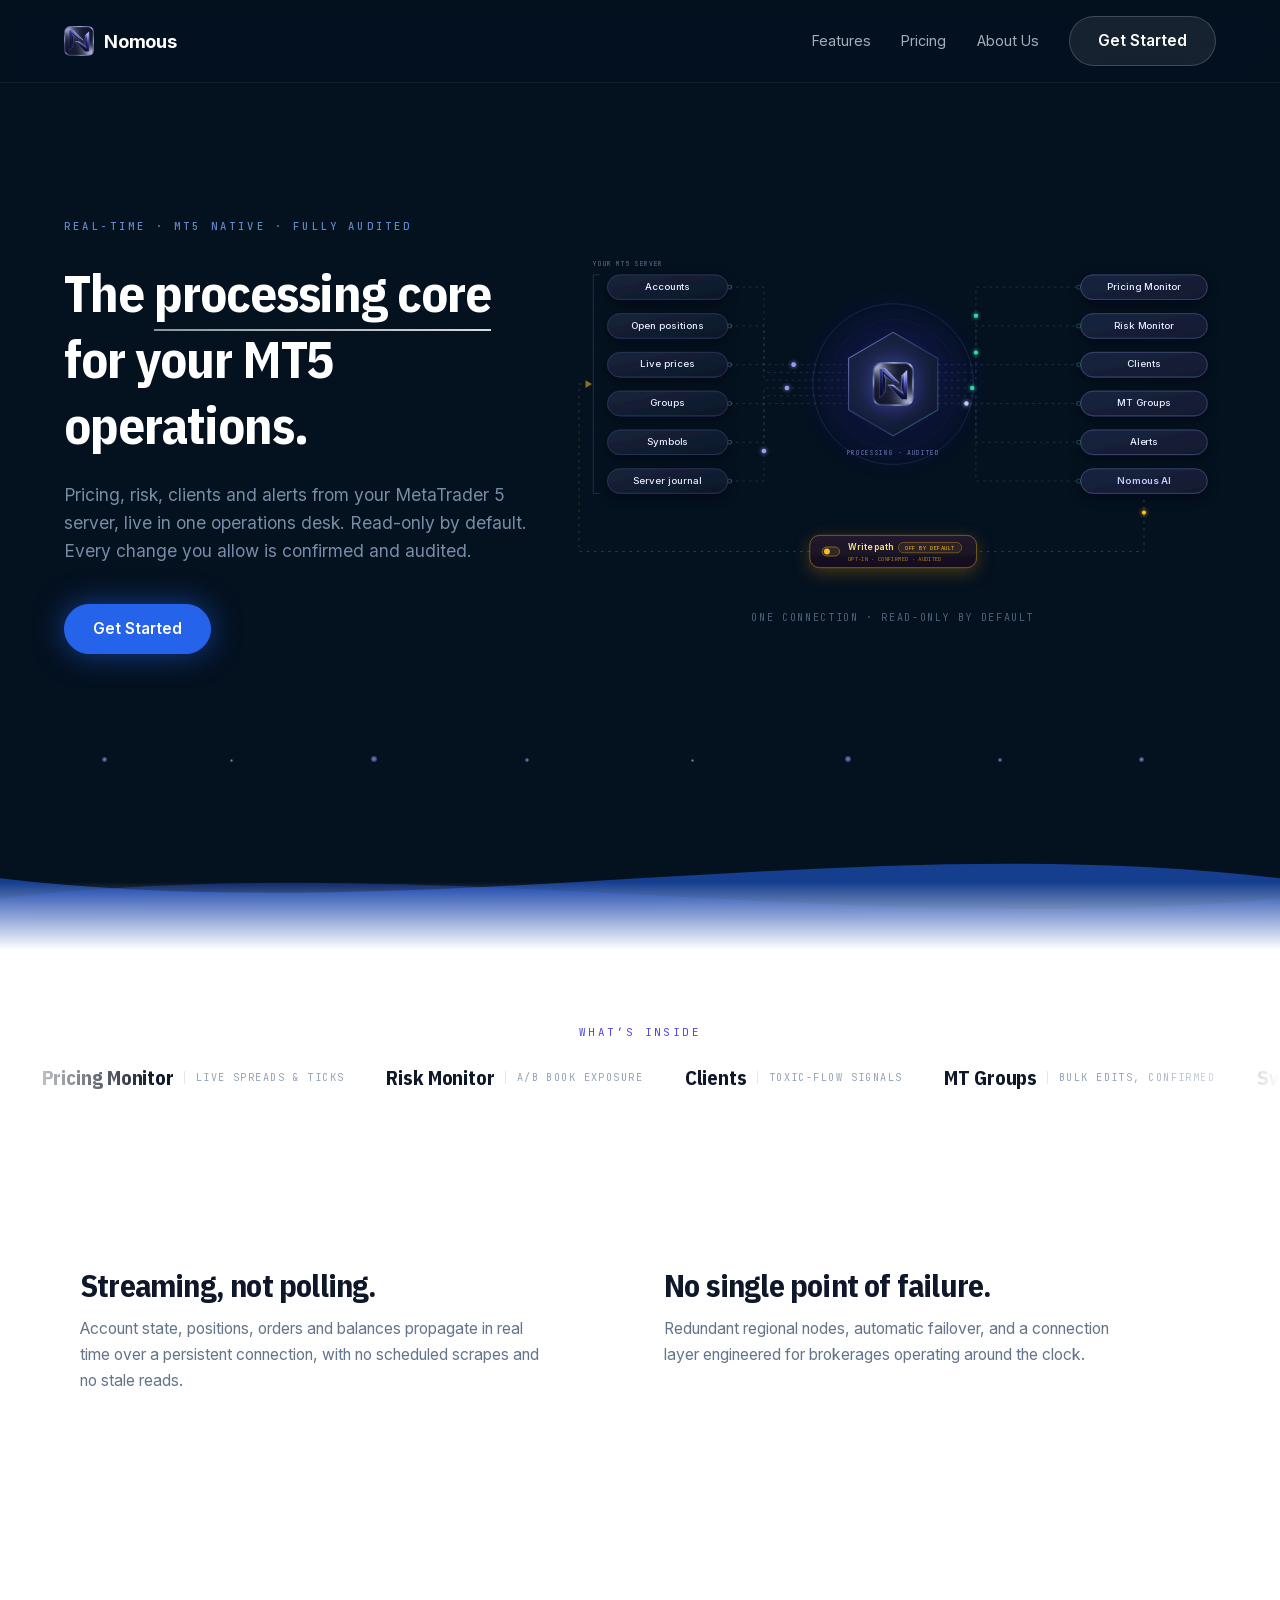
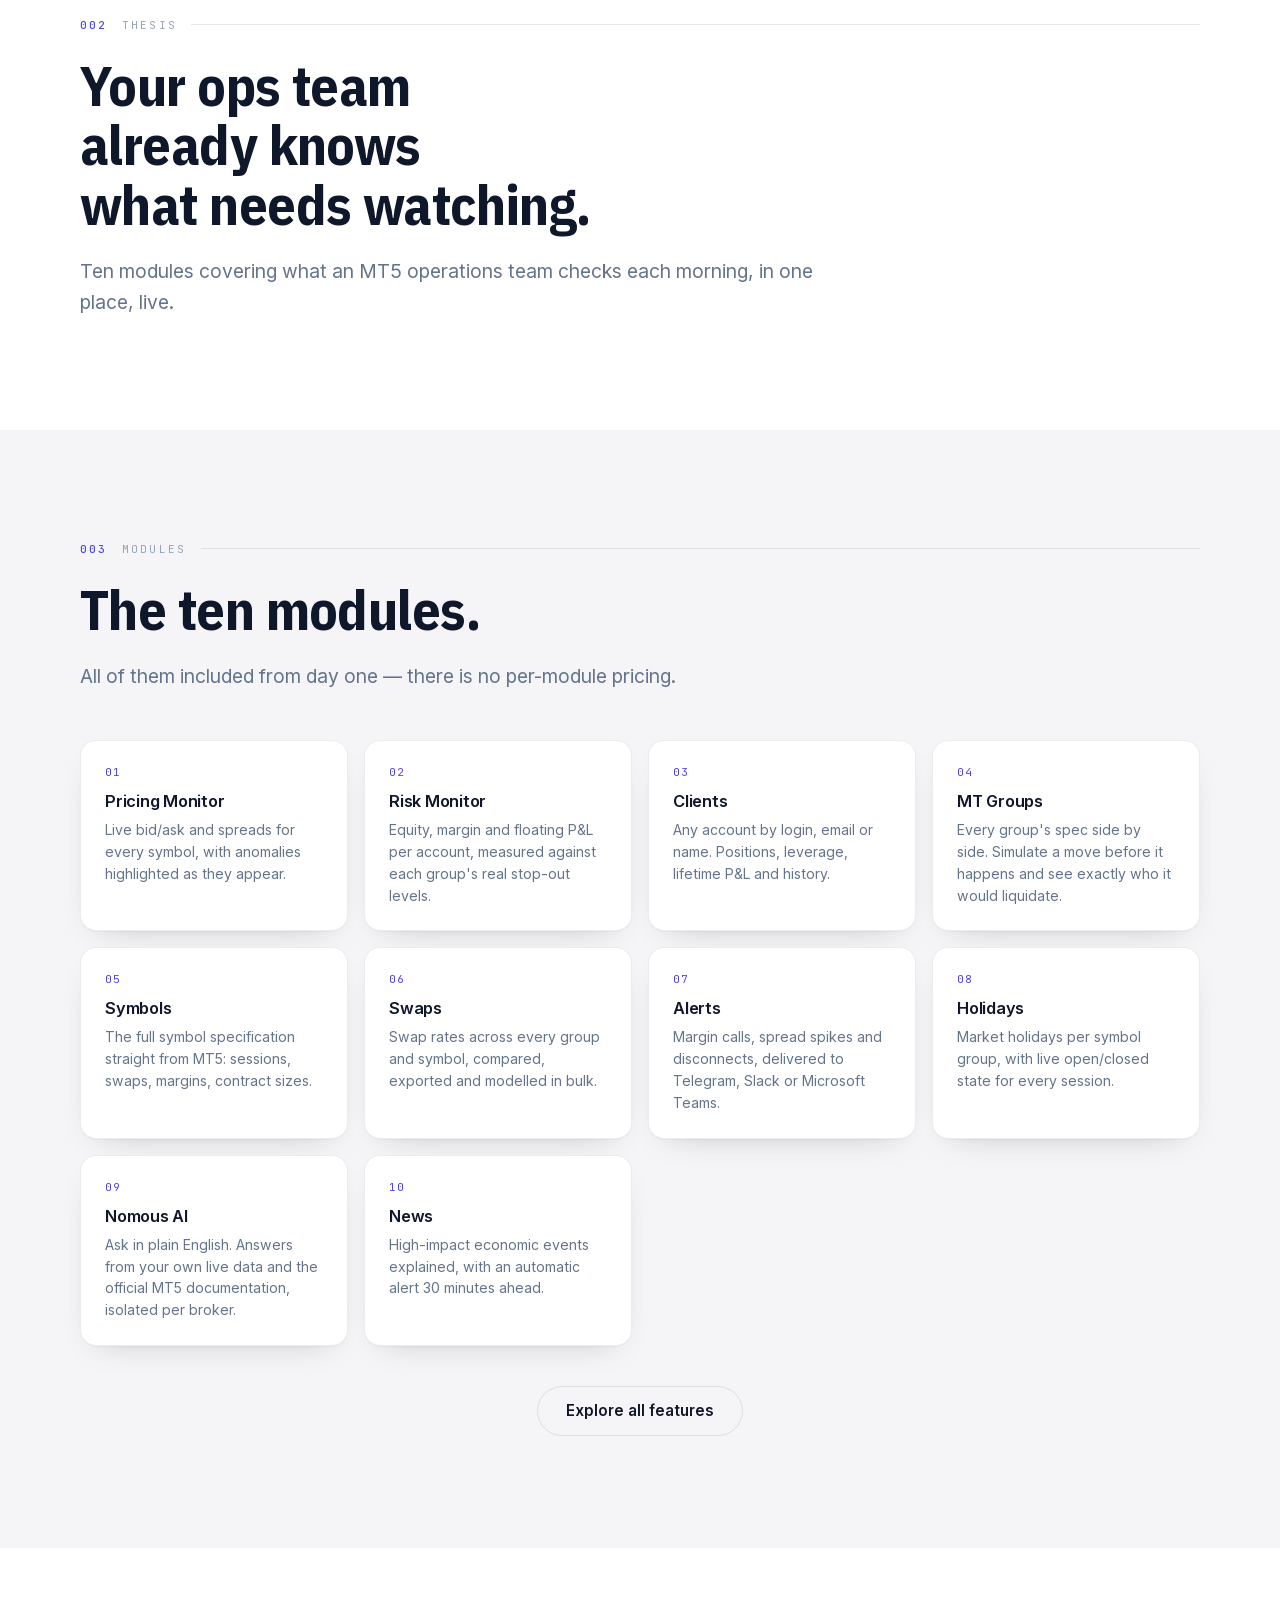
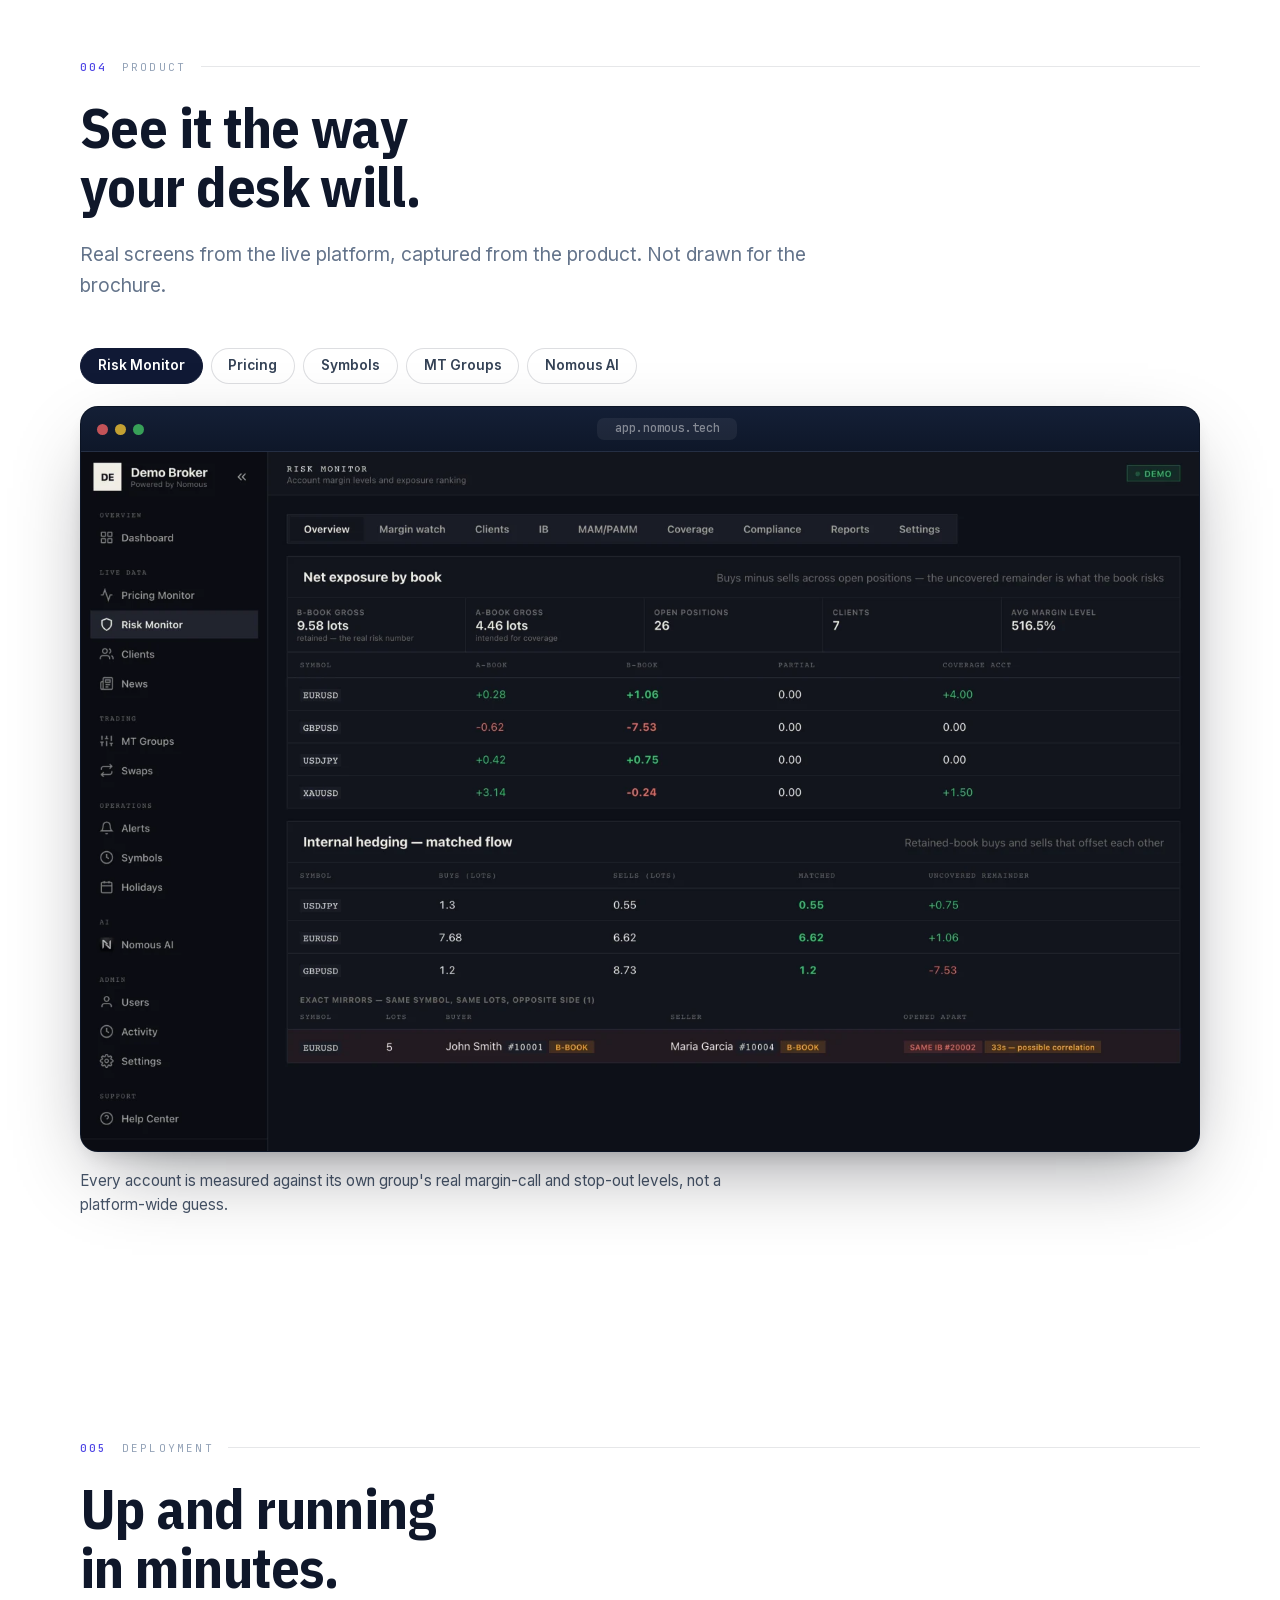
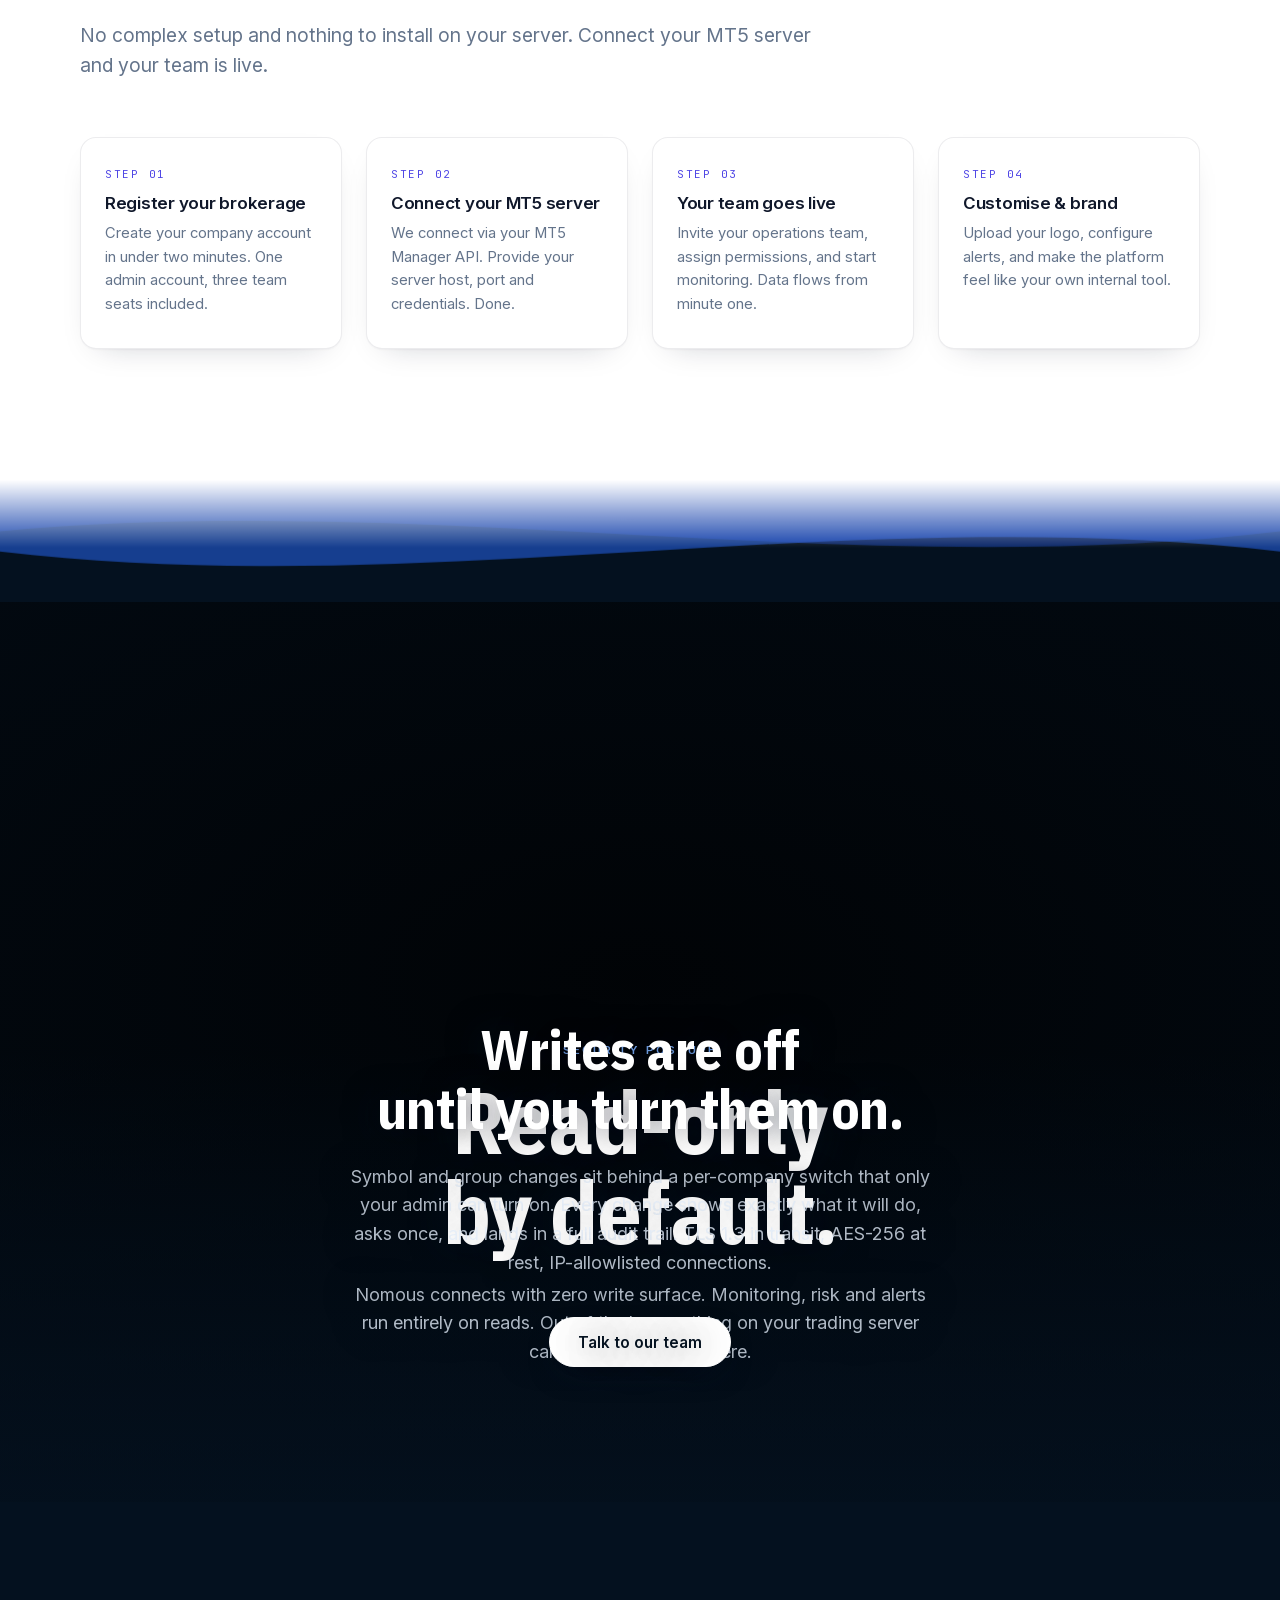
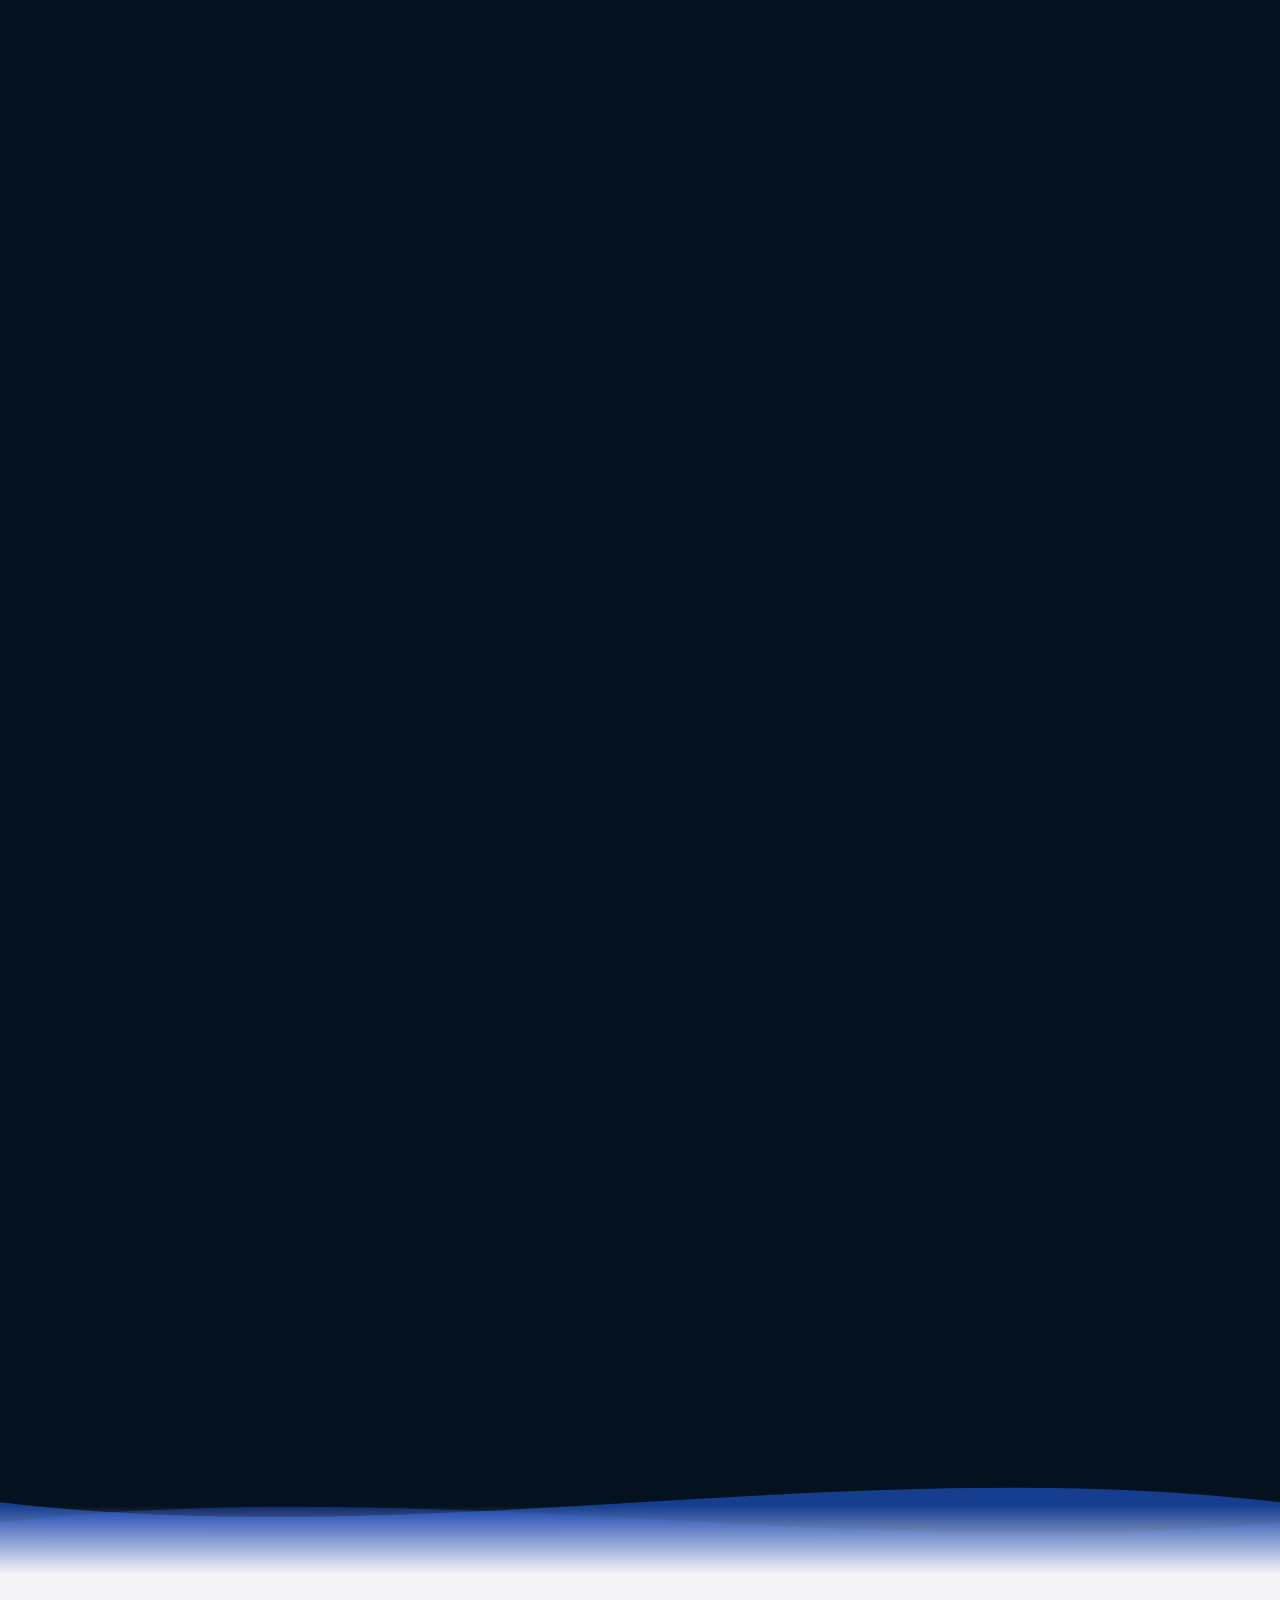
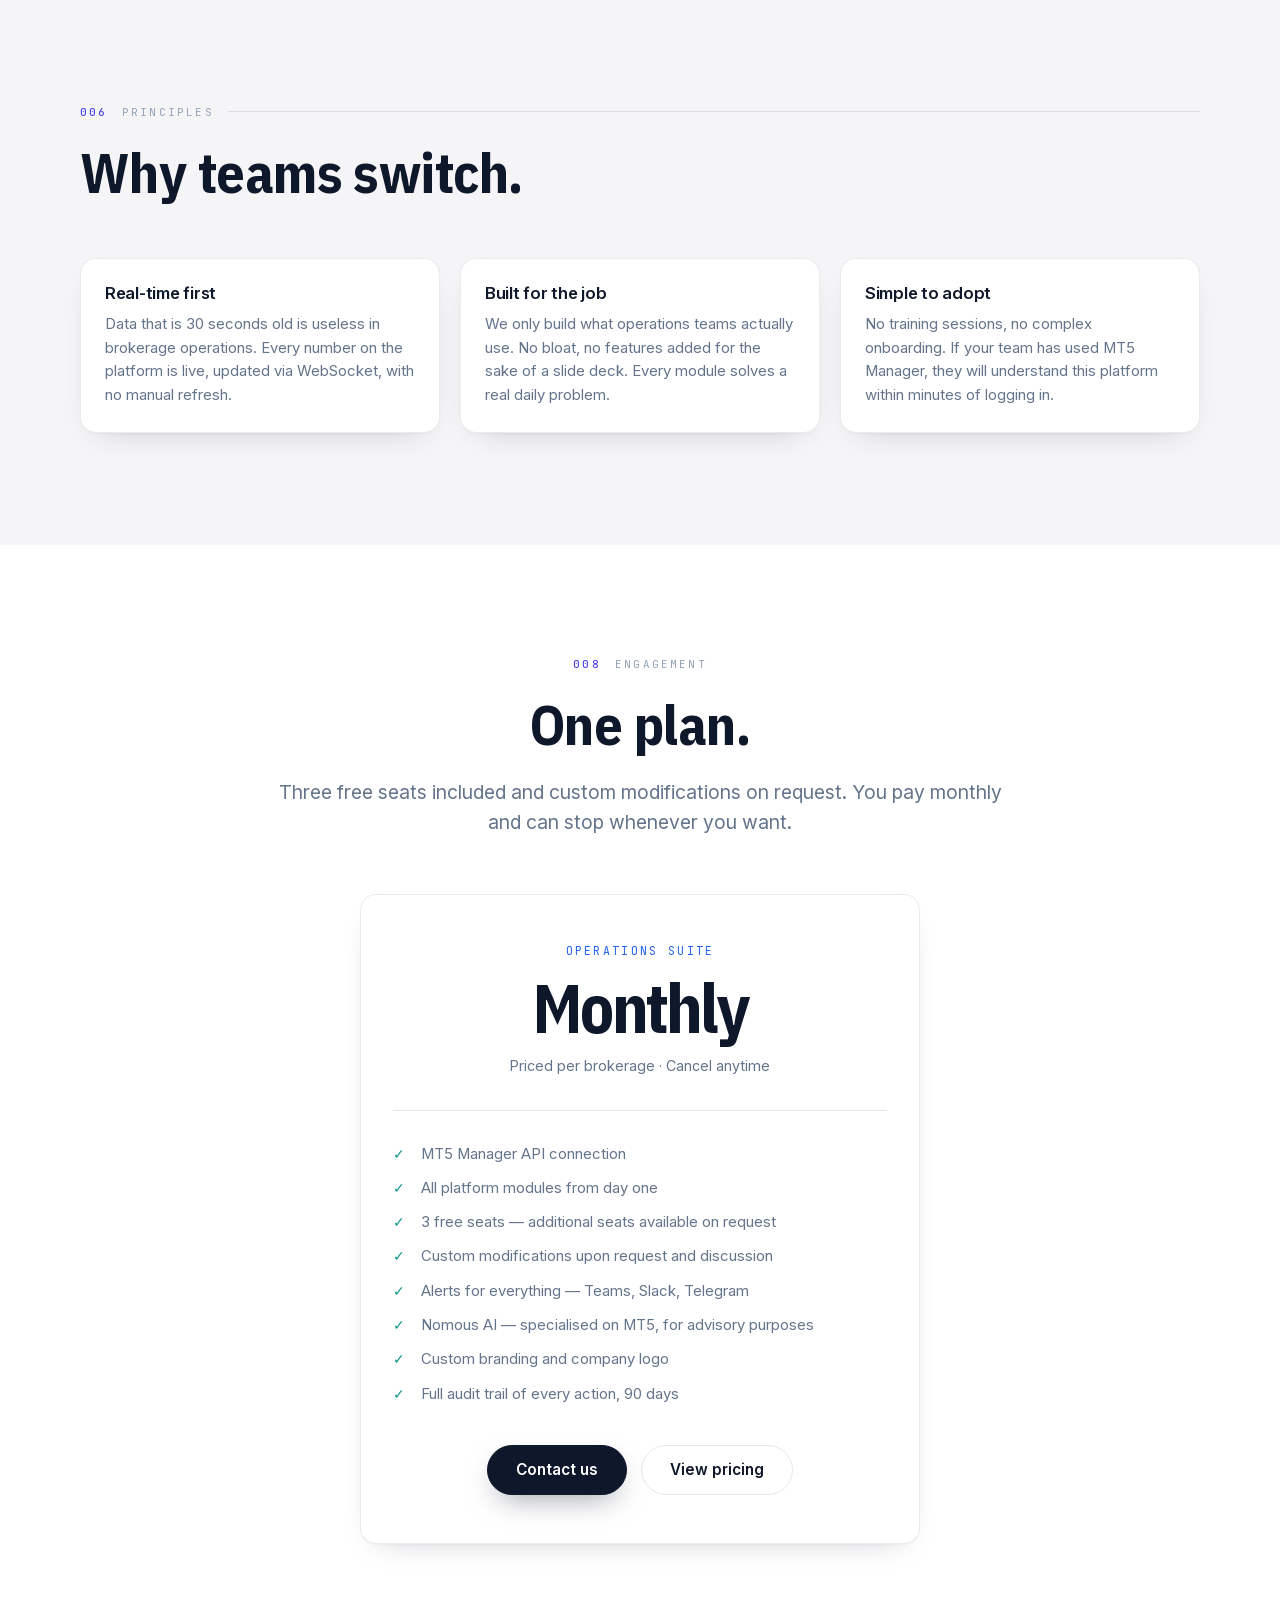
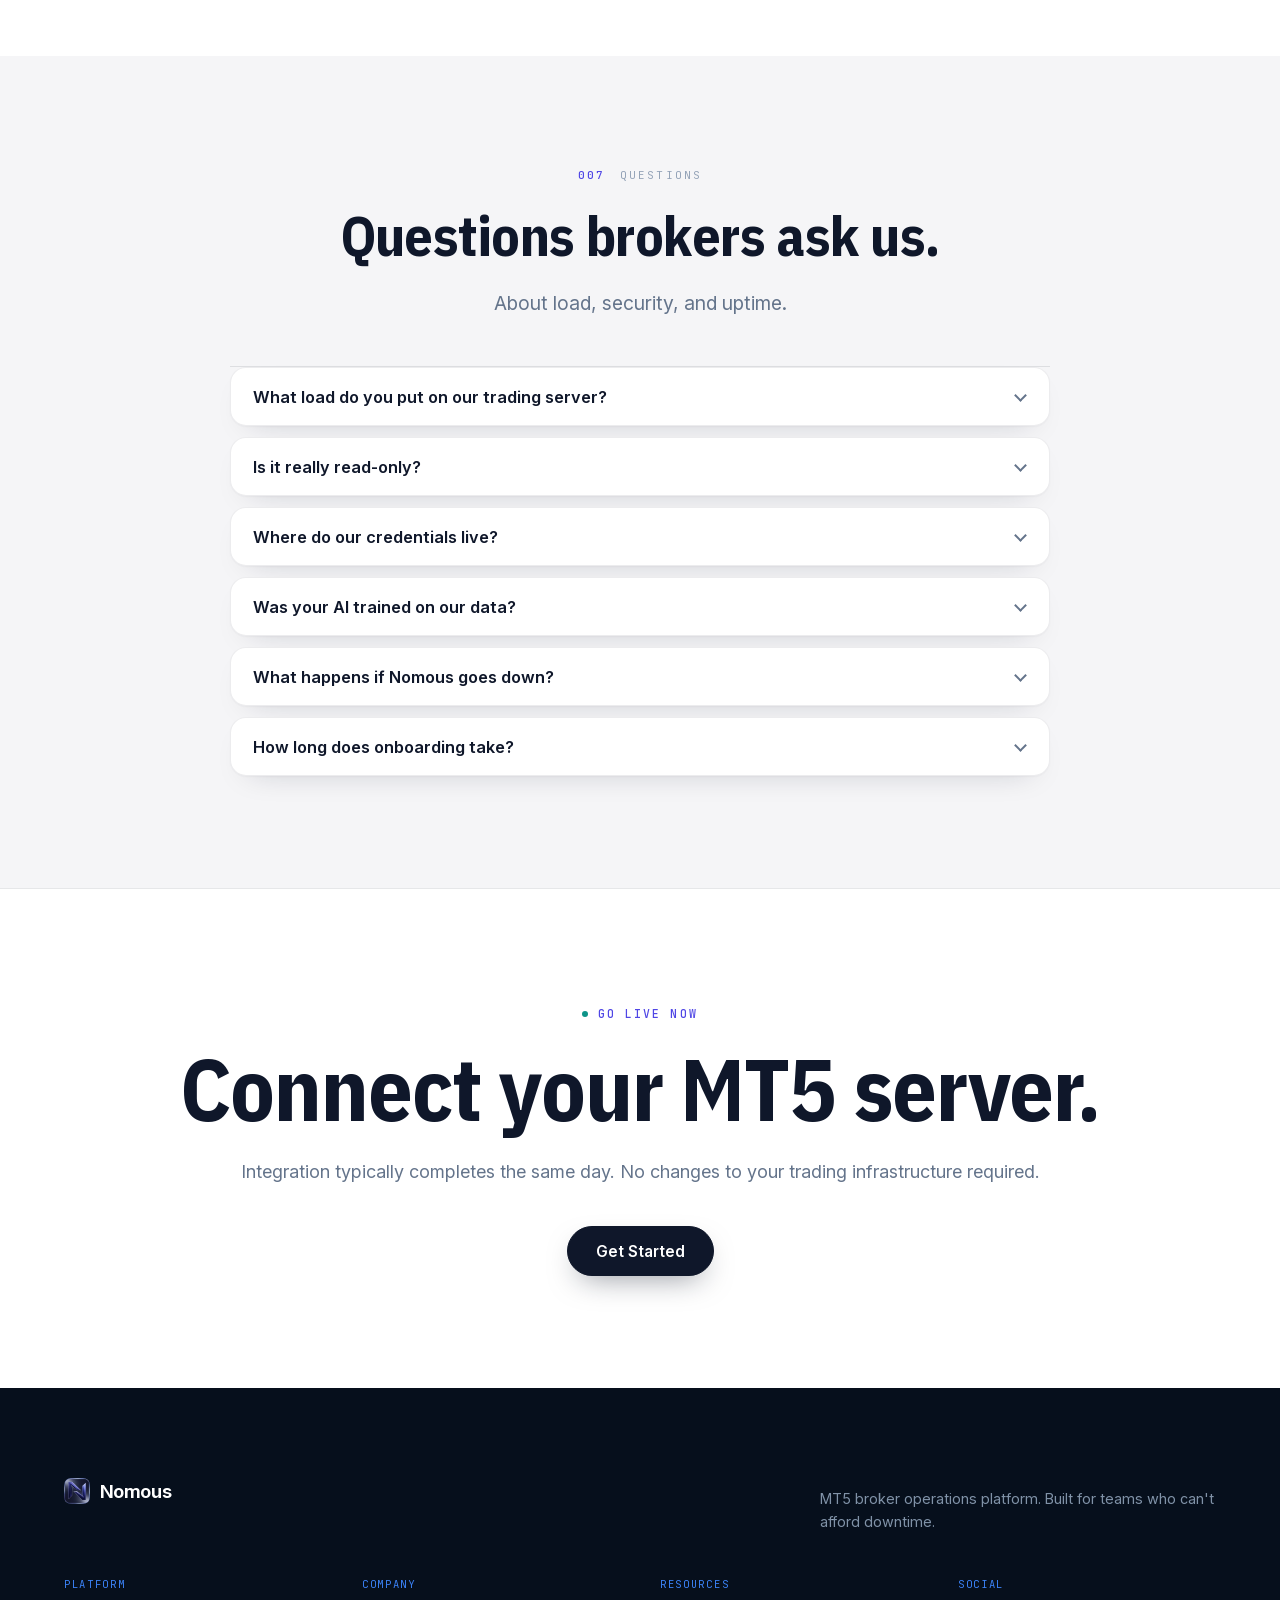
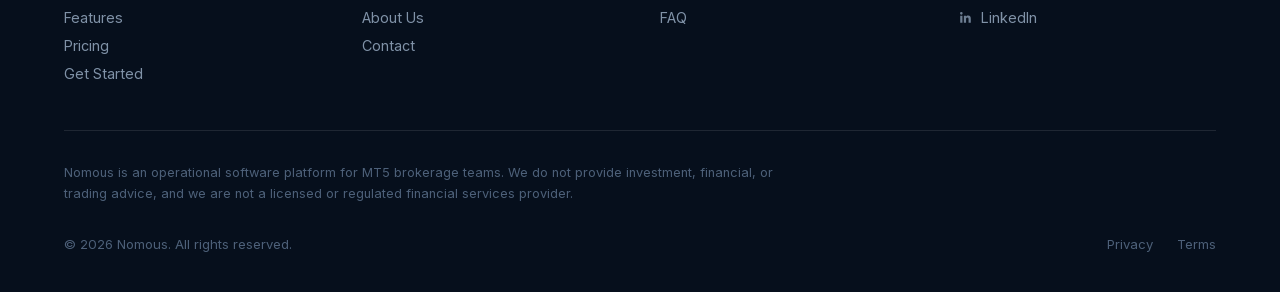
==== index.html @ 4b37f66b "The fonts move in-house, and one third party disappears from the site Every page loaded its typeface" ====
<!DOCTYPE html>
<html lang="en">
<head>
<meta charset="utf-8">
<meta name="viewport" content="width=device-width, initial-scale=1">
<title>Nomous | The MT5 operations platform for brokerages</title>
<meta name="description" content="Real-time pricing, risk, clients and alerts for MT5 brokerages over one managed connection. Read-only by default. Every change you enable is confirmed and audited.">

<link rel="stylesheet" href="css/fonts.css?v=1">
<link rel="stylesheet" href="css/style.css?v=2">
<link rel="stylesheet" href="css/sections.css?v=4">
</head>
<body>

<!-- No loader: the hero is static, so there is nothing to wait on before
     first paint. The one remaining sequence (security) streams in lazily as
     you approach it. -->

<!-- ============================================================
     Nav
     ============================================================ -->
<header class="nav" data-nav>
  <a class="nav__brand" href="index.html">
    <img class="nav__logo" src="assets/brand/logo-n-sm.webp" alt="" width="30" height="30">
    Nomous
  </a>
  <button class="nav__burger" data-burger aria-label="Toggle menu" aria-expanded="false">
    <span></span><span></span><span></span>
  </button>
  <nav class="nav__links">
    <a href="features.html">Features</a>
    <a href="pricing.html">Pricing</a>
    <a href="about.html">About Us</a>
    <a class="btn btn--ghost" href="contact.html">Get Started</a>
  </nav>
</header>

<main>

  <!-- ============================================================
       HERO - no canvas. Navy gradient + drifting orbs + rising
       particles, with a diagram that states the product's whole
       premise: data moves one way and the return path is closed.
       ============================================================ -->
  <section class="hero theme-dark" id="top">

    <!-- Each particle carries its own size/position/timing. -->
    <div class="hero__particles" aria-hidden="true">
      <span class="particle" style="--size:5px; --left:8%;  --dur:7s;   --delay:0s"></span>
      <span class="particle" style="--size:3px; --left:18%; --dur:9s;   --delay:1s"></span>
      <span class="particle" style="--size:6px; --left:29%; --dur:8s;   --delay:2.5s"></span>
      <span class="particle" style="--size:4px; --left:41%; --dur:10s;  --delay:0.5s"></span>
      <span class="particle" style="--size:3px; --left:54%; --dur:7.5s; --delay:3s"></span>
      <span class="particle" style="--size:6px; --left:66%; --dur:9.5s; --delay:1.5s"></span>
      <span class="particle" style="--size:4px; --left:78%; --dur:8s;   --delay:2s"></span>
      <span class="particle" style="--size:5px; --left:89%; --dur:7s;   --delay:4s"></span>
    </div>

    <div class="hero__inner">

      <div class="hero__copy">
        <p class="hero__eyebrow fade-up fade-up--1">Real-time · MT5 native · Fully audited</p>
        <h1 class="hero__title fade-up fade-up--2">
          The <span class="hl"><em>processing core</em></span><br>for your MT5 operations.
        </h1>
        <p class="hero__sub fade-up fade-up--3">
          Pricing, risk, clients and alerts from your MetaTrader 5 server,
          live in one operations desk. Read-only by default. Every change
          you allow is confirmed and audited.
        </p>
        <div class="hero__actions fade-up fade-up--4">
          <a class="btn btn--glow" href="contact.html">Get Started</a>
        </div>
        <!-- Only shown on phones, where .hero__visual (and the caption
             inside it) is hidden — see the max-width:640px rule in
             sections.css. Keeps the "nothing written back" line without
             the diagram's weight. -->
        <p class="hero__caption hero__caption--mobile">One connection · read-only by default</p>
      </div>

      <div class="hero__visual fade-up fade-up--3">
        <div>
          <!-- Layout: chain in from the left, hub, fan out to the right.
               Geometry note: the boxes' RENDERED size depends on their share of
               the viewBox width, not their absolute units - the SVG scales to
               its column. So widening the viewBox and scaling the boxes with it
               buys connector length for free. -->
          <!-- The whole premise in one picture: everything MT5 holds flows in,
               one hub processes it, every module falls out — and the only path
               back to the server runs through a switch the broker owns.
               Six-in / six-out says "this replaces your whole morning", which a
               single chain never did. -->
          <svg class="hero__diagram" viewBox="0 0 1000 530" role="img"
               aria-label="Diagram: accounts, positions, live prices, groups, symbols and the server journal stream from your MT5 server into the Nomous hub, which feeds the Pricing Monitor, Risk Monitor, Clients, MT Groups, Alerts and Nomous AI. A separate write path back to the server runs through a switch that is off by default: opt-in, confirmed and audited.">
            <defs>
              <radialGradient id="hubGlow">
                <stop offset="0%"   stop-color="#6366f1" stop-opacity="0.42"/>
                <stop offset="55%"  stop-color="#4338ca" stop-opacity="0.14"/>
                <stop offset="100%" stop-color="#4338ca" stop-opacity="0"/>
              </radialGradient>
              <linearGradient id="pillIn" x1="0" y1="0" x2="1" y2="1">
                <stop offset="0%" stop-color="#16233b"/><stop offset="100%" stop-color="#0d1727"/>
              </linearGradient>
              <linearGradient id="pillOut" x1="0" y1="0" x2="1" y2="1">
                <stop offset="0%" stop-color="#1a2440"/><stop offset="100%" stop-color="#101a2e"/>
              </linearGradient>
              <linearGradient id="hexEdge" x1="0" y1="0" x2="1" y2="1">
                <stop offset="0%" stop-color="#a5aaff" stop-opacity="0.75"/>
                <stop offset="55%" stop-color="#818cf8" stop-opacity="0.25"/>
                <stop offset="100%" stop-color="#2fd6a5" stop-opacity="0.5"/>
              </linearGradient>
              <linearGradient id="chipAmber" x1="0" y1="0" x2="0" y2="1">
                <stop offset="0%" stop-color="#241a2e"/><stop offset="100%" stop-color="#120d1d"/>
              </linearGradient>
              <filter id="dot" x="-300%" y="-300%" width="700%" height="700%">
                <feGaussianBlur stdDeviation="3" result="b"/>
                <feMerge><feMergeNode in="b"/><feMergeNode in="SourceGraphic"/></feMerge>
              </filter>
              <filter id="lift" x="-40%" y="-60%" width="180%" height="220%">
                <feDropShadow dx="0" dy="5" stdDeviation="8" flood-color="#02060f" flood-opacity="0.5"/>
              </filter>
              <filter id="amberGlow" x="-40%" y="-60%" width="180%" height="220%">
                <feDropShadow dx="0" dy="7" stdDeviation="13" flood-color="#f59e0b" flood-opacity="0.28"/>
              </filter>
            </defs>

            <!-- ── inbound: what MT5 holds ─────────────────────────────── -->
            <g class="dg-wire">
              <path d="M247 59 H300 V179 H431"/>
              <path d="M247 119 H300 V191 H431"/>
              <path d="M247 179 H300 V203 H431"/>
              <path d="M247 239 H300 V215 H431"/>
              <path d="M247 299 H300 V227 H431"/>
              <path d="M247 359 H300 V239 H431"/>
            </g>
            <g class="dg-node">
              <circle cx="247" cy="59"/><circle cx="247" cy="119"/><circle cx="247" cy="179"/>
              <circle cx="247" cy="239"/><circle cx="247" cy="299"/><circle cx="247" cy="359"/>
            </g>
            <!-- names the six pills for what they are: one server -->
            <path class="dg-bracket" d="M46 40 H36 V378 H46"/>
            <text class="dg-label" x="36" y="26">Your MT5 server</text>
            <g filter="url(#lift)">
              <rect class="dg-pill" x="58" y="40"  width="186" height="38" rx="19" fill="url(#pillIn)"/>
              <rect class="dg-pill" x="58" y="100" width="186" height="38" rx="19" fill="url(#pillIn)"/>
              <rect class="dg-pill" x="58" y="160" width="186" height="38" rx="19" fill="url(#pillIn)"/>
              <rect class="dg-pill" x="58" y="220" width="186" height="38" rx="19" fill="url(#pillIn)"/>
              <rect class="dg-pill" x="58" y="280" width="186" height="38" rx="19" fill="url(#pillIn)"/>
              <rect class="dg-pill" x="58" y="340" width="186" height="38" rx="19" fill="url(#pillIn)"/>
            </g>
            <text class="dg-pill-text" x="151" y="59"  text-anchor="middle">Accounts</text>
            <text class="dg-pill-text" x="151" y="119" text-anchor="middle">Open positions</text>
            <text class="dg-pill-text" x="151" y="179" text-anchor="middle">Live prices</text>
            <text class="dg-pill-text" x="151" y="239" text-anchor="middle">Groups</text>
            <text class="dg-pill-text" x="151" y="299" text-anchor="middle">Symbols</text>
            <text class="dg-pill-text" x="151" y="359" text-anchor="middle">Server journal</text>

            <!-- ── the hub ─────────────────────────────────────────────── -->
            <circle cx="500" cy="209" r="150" fill="url(#hubGlow)"/>
            <circle cx="500" cy="209" r="84" fill="none" stroke="rgba(150,158,240,0.22)" stroke-width="1">
              <animate attributeName="r" values="84;132" dur="3.6s" repeatCount="indefinite"/>
              <animate attributeName="opacity" values="0.4;0" dur="3.6s" repeatCount="indefinite"/>
            </circle>
            <circle cx="500" cy="209" r="84" fill="none" stroke="rgba(150,158,240,0.22)" stroke-width="1">
              <animate attributeName="r" values="84;132" dur="3.6s" begin="1.8s" repeatCount="indefinite"/>
              <animate attributeName="opacity" values="0.4;0" dur="3.6s" begin="1.8s" repeatCount="indefinite"/>
            </circle>
            <polygon class="dg-hex" points="569,169 500,129 431,169 431,249 500,289 569,249"
                     fill="url(#pillIn)" stroke="url(#hexEdge)" stroke-width="1.6"/>
            <image href="assets/brand/logo-n.webp" x="466" y="175" width="68" height="68"
                   class="dg-logo" preserveAspectRatio="xMidYMid meet"/>
            <text x="500" y="318" text-anchor="middle" class="dg-label dg-label--muted">Processing · audited</text>

            <!-- ── outbound: the modules ───────────────────────────────── -->
            <g class="dg-wire">
              <path d="M569 179 H628 V59  H787"/>
              <path d="M569 191 H628 V119 H787"/>
              <path d="M569 203 H628 V179 H787"/>
              <path d="M569 215 H628 V239 H787"/>
              <path d="M569 227 H628 V299 H787"/>
              <path d="M569 239 H628 V359 H787"/>
            </g>
            <g class="dg-node dg-node--out">
              <circle cx="787" cy="59"/><circle cx="787" cy="119"/><circle cx="787" cy="179"/>
              <circle cx="787" cy="239"/><circle cx="787" cy="299"/><circle cx="787" cy="359"/>
            </g>
            <g filter="url(#lift)">
              <rect class="dg-pill dg-pill--out" x="790" y="40"  width="196" height="38" rx="19" fill="url(#pillOut)"/>
              <rect class="dg-pill dg-pill--out" x="790" y="100" width="196" height="38" rx="19" fill="url(#pillOut)"/>
              <rect class="dg-pill dg-pill--out" x="790" y="160" width="196" height="38" rx="19" fill="url(#pillOut)"/>
              <rect class="dg-pill dg-pill--out" x="790" y="220" width="196" height="38" rx="19" fill="url(#pillOut)"/>
              <rect class="dg-pill dg-pill--out" x="790" y="280" width="196" height="38" rx="19" fill="url(#pillOut)"/>
              <rect class="dg-pill dg-pill--out" x="790" y="340" width="196" height="38" rx="19" fill="url(#pillOut)"/>
            </g>
            <text class="dg-pill-text" x="888" y="59"  text-anchor="middle">Pricing Monitor</text>
            <text class="dg-pill-text" x="888" y="119" text-anchor="middle">Risk Monitor</text>
            <text class="dg-pill-text" x="888" y="179" text-anchor="middle">Clients</text>
            <text class="dg-pill-text" x="888" y="239" text-anchor="middle">MT Groups</text>
            <text class="dg-pill-text" x="888" y="299" text-anchor="middle">Alerts</text>
            <text class="dg-pill-text dg-pill-text--ai" x="888" y="359" text-anchor="middle">Nomous AI</text>

            <!-- ── the return path, visibly closed ─────────────────────── -->
            <g class="dg-wire dg-wire--amber">
              <path d="M888 388 V468 H629"/>
              <path d="M371 468 H14 V209 H24"/>
            </g>
            <path d="M24 203 L34 209 L24 215 Z" fill="rgba(251,191,36,0.55)"/>
            <g filter="url(#amberGlow)">
              <rect x="371" y="443" width="258" height="50" rx="15"
                    fill="url(#chipAmber)" stroke="rgba(251,191,36,0.55)" stroke-width="1.1"/>
            </g>
            <rect x="390" y="461" width="27" height="14" rx="7"
                  fill="rgba(251,191,36,0.10)" stroke="rgba(251,191,36,0.55)" stroke-width="1.2"/>
            <circle cx="397.5" cy="468" r="4.6" fill="#fbbf24"/>
            <text x="430" y="466" class="dg-title" style="font-size:13px; fill:#fde68a">Write path</text>
            <rect x="508" y="454" width="98" height="16" rx="8"
                  fill="rgba(251,191,36,0.08)" stroke="rgba(251,191,36,0.5)" stroke-width="1"/>
            <text x="557" y="465" text-anchor="middle" class="dg-label"
                  style="font-size:8.5px; fill:#fbbf24">Off by default</text>
            <text x="430" y="483" class="dg-label" style="font-size:9px; letter-spacing:.06em; fill:rgba(251,191,36,0.62)">opt-in · confirmed · audited</text>

            <!-- packets: in from the book, out to the modules -->
            <circle r="3.6" fill="#969ef0" filter="url(#dot)">
              <animateMotion path="M247 59 H300 V179 H431" dur="2.8s" repeatCount="indefinite"/>
              <animate attributeName="opacity" values="0;1;1;0" keyTimes="0;0.08;0.85;1" dur="2.8s" repeatCount="indefinite"/>
            </circle>
            <circle r="3.6" fill="#969ef0" filter="url(#dot)">
              <animateMotion path="M247 239 H300 V215 H431" dur="2.8s" begin="0.5s" repeatCount="indefinite"/>
              <animate attributeName="opacity" values="0;1;1;0" keyTimes="0;0.08;0.85;1" dur="2.8s" begin="0.5s" repeatCount="indefinite"/>
            </circle>
            <circle r="3.6" fill="#969ef0" filter="url(#dot)">
              <animateMotion path="M247 359 H300 V239 H431" dur="2.8s" begin="1.1s" repeatCount="indefinite"/>
              <animate attributeName="opacity" values="0;1;1;0" keyTimes="0;0.08;0.85;1" dur="2.8s" begin="1.1s" repeatCount="indefinite"/>
            </circle>
            <circle r="3.4" fill="#2fd6a5" filter="url(#dot)">
              <animateMotion path="M569 179 H628 V59 H787" dur="2.8s" begin="0.9s" repeatCount="indefinite"/>
              <animate attributeName="opacity" values="0;1;1;0" keyTimes="0;0.08;0.85;1" dur="2.8s" begin="0.9s" repeatCount="indefinite"/>
            </circle>
            <circle r="3.4" fill="#2fd6a5" filter="url(#dot)">
              <animateMotion path="M569 191 H628 V119 H787" dur="2.8s" begin="1.15s" repeatCount="indefinite"/>
              <animate attributeName="opacity" values="0;1;1;0" keyTimes="0;0.08;0.85;1" dur="2.8s" begin="1.15s" repeatCount="indefinite"/>
            </circle>
            <circle r="3.4" fill="#2fd6a5" filter="url(#dot)">
              <animateMotion path="M569 215 H628 V239 H787" dur="2.8s" begin="1.4s" repeatCount="indefinite"/>
              <animate attributeName="opacity" values="0;1;1;0" keyTimes="0;0.08;0.85;1" dur="2.8s" begin="1.4s" repeatCount="indefinite"/>
            </circle>
            <circle r="3.4" fill="#c3c9ff" filter="url(#dot)">
              <animateMotion path="M569 239 H628 V359 H787" dur="2.8s" begin="1.65s" repeatCount="indefinite"/>
              <animate attributeName="opacity" values="0;1;1;0" keyTimes="0;0.08;0.85;1" dur="2.8s" begin="1.65s" repeatCount="indefinite"/>
            </circle>
            <!-- one amber packet tries the way back and stops at the switch -->
            <circle r="3.2" fill="#fbbf24" filter="url(#dot)">
              <animateMotion path="M888 388 V468 H639" dur="3.6s" begin="1s" repeatCount="indefinite"/>
              <animate attributeName="opacity" values="0;0.9;0.9;0" keyTimes="0;0.15;0.85;1" dur="3.6s" begin="1s" repeatCount="indefinite"/>
            </circle>
          </svg>

          <p class="hero__caption">One connection · read-only by default</p>
        </div>
      </div>

    </div>
  </section>

  <div class="wave" style="--wave-to: #ffffff" aria-hidden="true">
    <svg viewBox="0 0 2880 140" preserveAspectRatio="none" xmlns="http://www.w3.org/2000/svg">
      <path fill="rgba(37,99,235,0.55)" d="M0,50 C480,100 960,0 1440,50 C1920,100 2400,10 2880,50 L2880,140 L0,140 Z"/>
      <path fill="rgba(29,78,216,0.40)" d="M0,70 C480,20 960,110 1440,70 C1920,20 2400,100 2880,70 L2880,140 L0,140 Z"/>
      <path fill="rgba(23,62,172,0.25)" d="M0,90 C600,50 1200,120 1800,90 C2400,50 2600,110 2880,90 L2880,140 L0,140 Z"/>
    </svg>
  </div>


  <!-- ============================================================
       Marquee — what the platform is built on. Deliberately NOT a
       "trusted by" logo wall: Nomous has one broker in testing, and
       borrowed logos would be a lie. These are the platform's own
       modules — every chip is a page that exists.
       ============================================================ -->
  <section class="strip">
    <div class="section__inner">
      <p class="strip__eyebrow" data-reveal>What’s inside</p>
    </div>
    <div class="marquee" aria-label="Pricing Monitor, Risk Monitor, Clients, MT Groups, Swaps, Symbols, Alerts, Holidays, Nomous AI, Reports, IB and MAM/PAMM">
      <div class="marquee__track">
        <span class="marquee__row" aria-hidden="false">
          <b>Pricing Monitor</b><i>live spreads &amp; ticks</i>
          <b>Risk Monitor</b><i>A/B book exposure</i>
          <b>Clients</b><i>toxic-flow signals</i>
          <b>MT Groups</b><i>bulk edits, confirmed</i>
          <b>Swaps</b><i>every rate, one grid</i>
          <b>Symbols</b><i>sessions &amp; contract size</i>
          <b>Alerts</b><i>Telegram · Slack · Teams</i>
          <b>Holidays</b><i>schedules synced</i>
          <b>Nomous AI</b><i>answers in seconds</i>
          <b>Reports</b><i>intraday PnL, one click</i>
          <b>IB &amp; MAM/PAMM</b><i>referral &amp; master risk</i>
        </span>
        <span class="marquee__row" aria-hidden="true">
          <b>Pricing Monitor</b><i>live spreads &amp; ticks</i>
          <b>Risk Monitor</b><i>A/B book exposure</i>
          <b>Clients</b><i>toxic-flow signals</i>
          <b>MT Groups</b><i>bulk edits, confirmed</i>
          <b>Swaps</b><i>every rate, one grid</i>
          <b>Symbols</b><i>sessions &amp; contract size</i>
          <b>Alerts</b><i>Telegram · Slack · Teams</i>
          <b>Holidays</b><i>schedules synced</i>
          <b>Nomous AI</b><i>answers in seconds</i>
          <b>Reports</b><i>intraday PnL, one click</i>
          <b>IB &amp; MAM/PAMM</b><i>referral &amp; master risk</i>
        </span>
      </div>
    </div>
  </section>

  <!-- ============================================================
       001 - Claims. These two statements previously sat as overlay
       copy on the hero frame sequence; the hero is static now, so
       they live here rather than being lost.
       ============================================================ -->
  <section class="section">
    <div class="section__inner">
      <div class="claims">
        <article class="claim" data-reveal>
          <h3 class="gradient-text">Streaming, not polling.</h3>
          <p>
            Account state, positions, orders and balances propagate in real time
            over a persistent connection, with no scheduled scrapes and no stale reads.
          </p>
        </article>
        <article class="claim" data-reveal>
          <h3>No single point of failure.</h3>
          <p>
            Redundant regional nodes, automatic failover, and a connection layer
            engineered for brokerages operating around the clock.
          </p>
        </article>
      </div>
    </div>
  </section>

  <!-- ============================================================
       002 - Thesis + pipeline
       ============================================================ -->
  <section class="section" id="platform">
    <div class="section__inner">
      <p class="sec-bar" data-reveal><b>002</b> Thesis</p>
      <h2 class="headline" data-reveal>Your ops team already knows<br>what needs watching.</h2>
      <p class="lede" data-reveal>
        Ten modules covering what an MT5 operations team checks each
        morning, in one place, live.
      </p>

      <!-- The three-card pipeline that used to sit here was saying the same
           thing as the hero hub. Removed rather than repeated. -->
    </div>
  </section>

  <!-- ============================================================
       003 - Modules
       ============================================================ -->
  <section class="section section--alt">
    <div class="section__inner">
      <p class="sec-bar" data-reveal><b>003</b> Modules</p>
      <h2 class="headline" data-reveal>The ten modules.</h2>
      <p class="lede" data-reveal>
        All of them included from day one — there is no per-module pricing.
      </p>

      <div class="modgrid" data-reveal>
        <a class="modcard" href="features.html#m01">
          <span class="modcard__num">01</span>
          <span class="modcard__name">Pricing Monitor</span>
          <span class="modcard__desc">Live bid/ask and spreads for every symbol, with anomalies highlighted as they appear.</span>
        </a>
        <a class="modcard" href="features.html#m02">
          <span class="modcard__num">02</span>
          <span class="modcard__name">Risk Monitor</span>
          <span class="modcard__desc">Equity, margin and floating P&amp;L per account, measured against each group's real stop-out levels.</span>
        </a>
        <a class="modcard" href="features.html#m03">
          <span class="modcard__num">03</span>
          <span class="modcard__name">Clients</span>
          <span class="modcard__desc">Any account by login, email or name. Positions, leverage, lifetime P&amp;L and history.</span>
        </a>
        <a class="modcard" href="features.html#m04">
          <span class="modcard__num">04</span>
          <span class="modcard__name">MT Groups</span>
          <span class="modcard__desc">Every group's spec side by side. Simulate a move before it happens and see exactly who it would liquidate.</span>
        </a>
        <a class="modcard" href="features.html#m06">
          <span class="modcard__num">05</span>
          <span class="modcard__name">Symbols</span>
          <span class="modcard__desc">The full symbol specification straight from MT5: sessions, swaps, margins, contract sizes.</span>
        </a>
        <a class="modcard" href="features.html#m04">
          <span class="modcard__num">06</span>
          <span class="modcard__name">Swaps</span>
          <span class="modcard__desc">Swap rates across every group and symbol, compared, exported and modelled in bulk.</span>
        </a>
        <a class="modcard" href="features.html#m05">
          <span class="modcard__num">07</span>
          <span class="modcard__name">Alerts</span>
          <span class="modcard__desc">Margin calls, spread spikes and disconnects, delivered to Telegram, Slack or Microsoft Teams.</span>
        </a>
        <a class="modcard" href="features.html#m06">
          <span class="modcard__num">08</span>
          <span class="modcard__name">Holidays</span>
          <span class="modcard__desc">Market holidays per symbol group, with live open/closed state for every session.</span>
        </a>
        <a class="modcard" href="features.html#m07">
          <span class="modcard__num">09</span>
          <span class="modcard__name">Nomous AI</span>
          <span class="modcard__desc">Ask in plain English. Answers from your own live data and the official MT5 documentation, isolated per broker.</span>
        </a>
        <a class="modcard" href="features.html#m08">
          <span class="modcard__num">10</span>
          <span class="modcard__name">News</span>
          <span class="modcard__desc">High-impact economic events explained, with an automatic alert 30 minutes ahead.</span>
        </a>
      </div>

      <div class="actions" data-reveal>
        <a class="btn btn--ghost" href="features.html">Explore all features</a>
      </div>
    </div>
  </section>


  <!-- ============================================================
       004 - Product tour. Real screens from the live product, in a
       browser frame with tabs — not mockups, and it says so.
       ============================================================ -->
  <section class="section" id="tour">
    <div class="section__inner">
      <p class="sec-bar" data-reveal><b>004</b> Product</p>
      <h2 class="headline" data-reveal>See it the way your desk will.</h2>
      <p class="lede" data-reveal>
        Real screens from the live platform, captured from the product.
        Not drawn for the brochure.
      </p>

      <div class="tour" data-tour data-reveal>
        <div class="tour__tabs" role="tablist" aria-label="Product screens">
          <button class="tour__tab is-active" role="tab" aria-selected="true"
                  data-shot="risk-monitor"
                  data-caption="Every account is measured against its own group&#39;s real margin-call and stop-out levels, not a platform-wide guess.">Risk Monitor</button>
          <button class="tour__tab" role="tab" aria-selected="false"
                  data-shot="pricing-monitor"
                  data-caption="Live bid, ask and spread for every symbol, streaming. No refresh button anywhere.">Pricing</button>
          <button class="tour__tab" role="tab" aria-selected="false"
                  data-shot="symbols-dialog"
                  data-caption="The full MT5 symbol specification, with sessions and their breaks read out in plain words.">Symbols</button>
          <button class="tour__tab" role="tab" aria-selected="false"
                  data-shot="mt-groups"
                  data-caption="Simulate moving clients between groups and see the exact difference, including who a move would liquidate.">MT Groups</button>
          <button class="tour__tab" role="tab" aria-selected="false"
                  data-shot="nomous-ai"
                  data-caption="Ask in plain English. Answers come from your own live book and the official MT5 documentation, isolated per broker.">Nomous AI</button>
        </div>

        <figure class="tour__frame" data-tilt>
          <div class="tour__chrome" aria-hidden="true">
            <span></span><span></span><span></span>
            <em>app.nomous.tech</em>
          </div>
          <img data-tour-img src="assets/screens/risk-monitor.webp" width="1600" height="1000"
               alt="Nomous product screen" loading="lazy" decoding="async">
        </figure>
        <p class="tour__caption" data-tour-caption>
          Every account is measured against its own group&#39;s real margin-call
          and stop-out levels, not a platform-wide guess.
        </p>
      </div>
    </div>
  </section>

  <!-- ============================================================
       005 - Deployment
       ============================================================ -->
  <section class="section">
    <div class="section__inner">
      <p class="sec-bar" data-reveal><b>005</b> Deployment</p>
      <h2 class="headline" data-reveal>Up and running in minutes.</h2>
      <p class="lede" data-reveal>
        No complex setup and nothing to install on your server. Connect your MT5
        server and your team is live.
      </p>

      <div class="steps">
        <div class="step" data-reveal>
          <span class="step__num">Step 01</span>
          <h3 class="step__title">Register your brokerage</h3>
          <p class="step__desc">Create your company account in under two minutes. One admin account, three team seats included.</p>
        </div>
        <div class="step" data-reveal>
          <span class="step__num">Step 02</span>
          <h3 class="step__title">Connect your MT5 server</h3>
          <p class="step__desc">We connect via your MT5 Manager API. Provide your server host, port and credentials. Done.</p>
        </div>
        <div class="step" data-reveal>
          <span class="step__num">Step 03</span>
          <h3 class="step__title">Your team goes live</h3>
          <p class="step__desc">Invite your operations team, assign permissions, and start monitoring. Data flows from minute one.</p>
        </div>
        <div class="step" data-reveal>
          <span class="step__num">Step 04</span>
          <h3 class="step__title">Customise &amp; brand</h3>
          <p class="step__desc">Upload your logo, configure alerts, and make the platform feel like your own internal tool.</p>
        </div>
      </div>
    </div>
  </section>

  <div class="wave wave--up" style="--wave-to: #ffffff" aria-hidden="true">
    <svg viewBox="0 0 2880 140" preserveAspectRatio="none" xmlns="http://www.w3.org/2000/svg">
      <path fill="rgba(37,99,235,0.55)" d="M0,50 C480,100 960,0 1440,50 C1920,100 2400,10 2880,50 L2880,140 L0,140 Z"/>
      <path fill="rgba(29,78,216,0.40)" d="M0,70 C480,20 960,110 1440,70 C1920,20 2400,100 2880,70 L2880,140 L0,140 Z"/>
      <path fill="rgba(23,62,172,0.25)" d="M0,90 C600,50 1200,120 1800,90 C2400,50 2600,110 2880,90 L2880,140 L0,140 Z"/>
    </svg>
  </div>

  <!-- ============================================================
       SECTION 3 - SECURITY (motion)
       ============================================================ -->
  <section class="scroll-track theme-dark"
           style="--track-height: 450vh; --scrim: 0.2"
           data-scroll-canvas
           data-name="security"
           data-frames="121"
           data-ease="0.09"
           id="security">
    <div class="scroll-stage">
      <canvas class="scroll-stage__canvas" data-canvas></canvas>

      <div class="overlay overlay--bottom">
        <div class="overlay__block" data-enter="0" data-exit="0.42">
          <p class="eyebrow">Security Posture</p>
          <h2 class="display">Read-only<br>by default.</h2>
          <p class="subhead">
            Nomous connects with zero write surface. Monitoring, risk and
            alerts run entirely on reads. Out of the box, nothing on your
            trading server can be changed from here.
          </p>
        </div>

        <div class="overlay__block" data-enter="0.48" data-exit="1">
          <h2 class="headline">Writes are off<br>until you turn them on.</h2>
          <p class="subhead">
            Symbol and group changes sit behind a per-company switch that
            only your admin can turn on. Every change shows exactly what it
            will do, asks once, and lands in a full audit trail. TLS 1.3 in
            transit, AES-256 at rest, IP-allowlisted connections.
          </p>
          <div class="actions">
            <a class="btn btn--primary" href="contact.html">Talk to our team</a>
          </div>
        </div>
      </div>

      <!-- Signals that this section responds to scroll (it's a long pinned
           track, easy to mistake for a static banner). Fades out on its own
           the moment the visitor scrolls a little; JS toggles is-hidden via
           main.js's bindScrollCue, wired to the same onFrame as the overlay. -->
      <div class="scroll-cue" data-scroll-cue aria-hidden="true">
        <span class="scroll-cue__label">Scroll</span>
        <span class="scroll-cue__icon"><span class="scroll-cue__wheel"></span></span>
      </div>
    </div>
  </section>

  <div class="wave" style="--wave-to: #f5f5f7" aria-hidden="true">
    <svg viewBox="0 0 2880 140" preserveAspectRatio="none" xmlns="http://www.w3.org/2000/svg">
      <path fill="rgba(37,99,235,0.55)" d="M0,50 C480,100 960,0 1440,50 C1920,100 2400,10 2880,50 L2880,140 L0,140 Z"/>
      <path fill="rgba(29,78,216,0.40)" d="M0,70 C480,20 960,110 1440,70 C1920,20 2400,100 2880,70 L2880,140 L0,140 Z"/>
      <path fill="rgba(23,62,172,0.25)" d="M0,90 C600,50 1200,120 1800,90 C2400,50 2600,110 2880,90 L2880,140 L0,140 Z"/>
    </svg>
  </div>

  <!-- ============================================================
       005 - Principles
       ============================================================ -->
  <section class="section section--alt">
    <div class="section__inner">
      <p class="sec-bar" data-reveal><b>006</b> Principles</p>
      <h2 class="headline" data-reveal>Why teams switch.</h2>

      <div class="principles">
        <article class="principle" data-reveal>
          <h3>Real-time first</h3>
          <p>Data that is 30 seconds old is useless in brokerage operations. Every number on the platform is live, updated via WebSocket, with no manual refresh.</p>
        </article>
        <article class="principle" data-reveal>
          <h3>Built for the job</h3>
          <p>We only build what operations teams actually use. No bloat, no features added for the sake of a slide deck. Every module solves a real daily problem.</p>
        </article>
        <article class="principle" data-reveal>
          <h3>Simple to adopt</h3>
          <p>No training sessions, no complex onboarding. If your team has used MT5 Manager, they will understand this platform within minutes of logging in.</p>
        </article>
      </div>
    </div>
  </section>

  <!-- ============================================================
       006 - Pricing teaser
       ============================================================ -->
  <section class="section section--center">
    <div class="section__inner">
      <p class="sec-bar" data-reveal><b>008</b> Engagement</p>
      <h2 class="headline" data-reveal>One plan.</h2>
      <p class="lede" data-reveal>
        Three free seats included and custom modifications on request. You pay monthly and can stop whenever you want.
      </p>

      <div class="plan" data-reveal data-tilt>
        <p class="plan__name">Operations Suite</p>
        <p class="plan__price">Monthly</p>
        <p class="plan__note">Priced per brokerage · Cancel anytime</p>
        <ul class="plan__list">
          <li>MT5 Manager API connection</li>
          <li>All platform modules from day one</li>
          <li>3 free seats — additional seats available on request</li>
          <li>Custom modifications upon request and discussion</li>
          <li>Alerts for everything — Teams, Slack, Telegram</li>
          <li>Nomous AI — specialised on MT5, for advisory purposes</li>
          <li>Custom branding and company logo</li>
          <li>Full audit trail of every action, 90 days</li>
        </ul>
        <div class="actions">
          <a class="btn btn--primary" href="contact.html">Contact us</a>
          <a class="btn btn--ghost" href="pricing.html">View pricing</a>
        </div>
      </div>
    </div>
  </section>


  <!-- ============================================================
       FAQ — the questions a broker's CTO actually asks, answered
       here so the first call starts past them.
       ============================================================ -->
  <section class="section section--alt section--center" id="faq">
    <div class="section__inner">
      <p class="sec-bar" data-reveal><b>007</b> Questions</p>
      <h2 class="headline" data-reveal>Questions brokers ask us.</h2>
      <p class="lede" data-reveal>About load, security, and uptime.</p>

      <div class="faq" data-reveal>
        <details class="faq__item">
          <summary>What load do you put on our trading server?</summary>
          <p>One persistent, authenticated session per brokerage. Everything the platform
          does, including every page your staff opens, runs through it. Reads are scoped to
          your funded accounts using group masks you give us, so we never enumerate your
          full registered book on a schedule.</p>
        </details>
        <details class="faq__item">
          <summary>Is it really read-only?</summary>
          <p>By default, and structurally: the integration contains no trading endpoints and
          no balance-operation calls at all, under any configuration. Optional management
          features need both edit rights on your own manager login and a switch only your
          admin can enable — then every change is confirmed before and after, and audited.</p>
        </details>
        <details class="faq__item">
          <summary>Where do our credentials live?</summary>
          <p>Encrypted at rest, decrypted only in memory at connection time, never written
          to logs and never placed in URLs. Revoking access is disabling the manager login
          on your side — no dependency on us.</p>
        </details>
        <details class="faq__item">
          <summary>Was your AI trained on our data?</summary>
          <p>No — and it never will be. Nomous AI runs on a commercial AI API; we train and
          fine-tune no model, and under our provider's commercial terms API traffic is not
          used to train models either. MT5 knowledge comes from retrieval over MetaQuotes'
          own published documentation, quoted with source links.</p>
        </details>
        <details class="faq__item">
          <summary>What happens if Nomous goes down?</summary>
          <p>Nothing, on your side. Your server never depends on us — we only read from it,
          and reconnection backs off exponentially so an outage here never becomes connection
          hammering there.</p>
        </details>
        <details class="faq__item">
          <summary>How long does onboarding take?</summary>
          <p>Most teams are live within a day of both sides being ready: a scoped manager
          login, your Access Server hostname and port, our three IPs on your allow-lists, and
          your real-account group masks.</p>
        </details>
      </div>
    </div>
  </section>

  <!-- ============================================================
       Closing CTA
       ============================================================ -->
  <section class="section section--line section--center" id="contact">
    <div class="section__inner">
      <p class="mono-tag"><span class="pulse"></span>Go live now</p>
      <h2 class="display">Connect your MT5 server.</h2>
      <p class="subhead">
        Integration typically completes the same day. No changes to your
        trading infrastructure required.
      </p>
      <div class="actions">
        <a class="btn btn--primary" href="contact.html">Get Started</a>
      </div>
    </div>
  </section>

</main>

<!-- ============================================================
     Footer
     ============================================================ -->
<footer class="site-footer theme-dark">
  <div class="site-footer__inner">
    <div class="site-footer__brandrow">
      <a class="site-footer__brand" href="index.html"><img src="assets/brand/logo-n-sm.webp" alt="" width="26" height="26">Nomous</a>
      <p class="site-footer__tagline">MT5 broker operations platform. Built for teams who can't afford downtime.</p>
    </div>

    <div class="site-footer__top">
      <div>
        <p class="site-footer__title">Platform</p>
        <div class="site-footer__links">
          <a href="features.html">Features</a>
          <a href="pricing.html">Pricing</a>
          <a href="contact.html">Get Started</a>
        </div>
      </div>
      <div>
        <p class="site-footer__title">Company</p>
        <div class="site-footer__links">
          <a href="about.html">About Us</a>
          <a href="contact.html">Contact</a>
        </div>
      </div>
      <div>
        <p class="site-footer__title">Resources</p>
        <div class="site-footer__links">
          <a href="index.html#faq">FAQ</a>
        </div>
      </div>
      <div>
        <p class="site-footer__title">Social</p>
        <div class="site-footer__links">
          <a class="site-footer__social" href="https://www.linkedin.com/company/nomous-tech" target="_blank" rel="noopener"><svg viewBox="0 0 24 24" width="15" height="15" fill="currentColor" aria-hidden="true"><path d="M20.45 20.45h-3.55v-5.57c0-1.33-.03-3.04-1.85-3.04-1.85 0-2.14 1.45-2.14 2.94v5.67H9.36V9h3.41v1.56h.05c.47-.9 1.63-1.85 3.36-1.85 3.6 0 4.27 2.37 4.27 5.45v6.29zM5.34 7.43a2.06 2.06 0 1 1 0-4.12 2.06 2.06 0 0 1 0 4.12zM7.12 20.45H3.56V9h3.56v11.45z"/></svg>LinkedIn</a>
        </div>
      </div>
    </div>

    <p class="site-footer__disclaimer">
      Nomous is an operational software platform for MT5 brokerage teams. We do
      not provide investment, financial, or trading advice, and we are not a
      licensed or regulated financial services provider.
    </p>

    <div class="site-footer__bottom">
      <span>&copy; 2026 Nomous. All rights reserved.</span>
      <span class="site-footer__legal">
        <a href="privacy.html">Privacy</a>
        <a href="terms.html">Terms</a>
      </span>
    </div>
  </div>
</footer>

<script type="module" src="js/main.js?v=4"></script>
</body>
</html>
---- css/fonts.css ----
/* ============================================================
   Self-hosted web fonts.

   These used to load from a third-party CDN, which handed every
   visitor's IP address to that CDN before the page had rendered a
   single pixel — a transfer no cookie banner can ask permission for,
   because it happens first. Serving the files ourselves removes the
   third party entirely and saves the extra DNS lookup and TLS
   handshake on first paint.

   Inter and JetBrains Mono are variable: one file per subset covers
   every weight the site uses. Subsets are latin, latin-ext and greek
   — the browser fetches only the ones a page's characters need.
   ============================================================ */

@font-face {
  font-family: 'IBM Plex Sans Condensed';
  font-style: normal;
  font-weight: 600;
  font-display: swap;
  src: url('../assets/fonts/plex-condensed-600-latin-ext.woff2') format('woff2');
  unicode-range: U+0100-02BA, U+02BD-02C5, U+02C7-02CC, U+02CE-02D7, U+02DD-02FF, U+0304, U+0308, U+0329, U+1D00-1DBF, U+1E00-1E9F, U+1EF2-1EFF, U+2020, U+20A0-20AB, U+20AD-20C0, U+2113, U+2C60-2C7F, U+A720-A7FF;
}
@font-face {
  font-family: 'IBM Plex Sans Condensed';
  font-style: normal;
  font-weight: 600;
  font-display: swap;
  src: url('../assets/fonts/plex-condensed-600-latin.woff2') format('woff2');
  unicode-range: U+0000-00FF, U+0131, U+0152-0153, U+02BB-02BC, U+02C6, U+02DA, U+02DC, U+0304, U+0308, U+0329, U+2000-206F, U+20AC, U+2122, U+2191, U+2193, U+2212, U+2215, U+FEFF, U+FFFD;
}
@font-face {
  font-family: 'IBM Plex Sans Condensed';
  font-style: normal;
  font-weight: 700;
  font-display: swap;
  src: url('../assets/fonts/plex-condensed-700-latin-ext.woff2') format('woff2');
  unicode-range: U+0100-02BA, U+02BD-02C5, U+02C7-02CC, U+02CE-02D7, U+02DD-02FF, U+0304, U+0308, U+0329, U+1D00-1DBF, U+1E00-1E9F, U+1EF2-1EFF, U+2020, U+20A0-20AB, U+20AD-20C0, U+2113, U+2C60-2C7F, U+A720-A7FF;
}
@font-face {
  font-family: 'IBM Plex Sans Condensed';
  font-style: normal;
  font-weight: 700;
  font-display: swap;
  src: url('../assets/fonts/plex-condensed-700-latin.woff2') format('woff2');
  unicode-range: U+0000-00FF, U+0131, U+0152-0153, U+02BB-02BC, U+02C6, U+02DA, U+02DC, U+0304, U+0308, U+0329, U+2000-206F, U+20AC, U+2122, U+2191, U+2193, U+2212, U+2215, U+FEFF, U+FFFD;
}
@font-face {
  font-family: 'Inter';
  font-style: normal;
  font-weight: 400 900;
  font-display: swap;
  src: url('../assets/fonts/inter-400-900-greek.woff2') format('woff2');
  unicode-range: U+0370-0377, U+037A-037F, U+0384-038A, U+038C, U+038E-03A1, U+03A3-03FF;
}
@font-face {
  font-family: 'Inter';
  font-style: normal;
  font-weight: 400 900;
  font-display: swap;
  src: url('../assets/fonts/inter-400-900-latin-ext.woff2') format('woff2');
  unicode-range: U+0100-02BA, U+02BD-02C5, U+02C7-02CC, U+02CE-02D7, U+02DD-02FF, U+0304, U+0308, U+0329, U+1D00-1DBF, U+1E00-1E9F, U+1EF2-1EFF, U+2020, U+20A0-20AB, U+20AD-20C0, U+2113, U+2C60-2C7F, U+A720-A7FF;
}
@font-face {
  font-family: 'Inter';
  font-style: normal;
  font-weight: 400 900;
  font-display: swap;
  src: url('../assets/fonts/inter-400-900-latin.woff2') format('woff2');
  unicode-range: U+0000-00FF, U+0131, U+0152-0153, U+02BB-02BC, U+02C6, U+02DA, U+02DC, U+0304, U+0308, U+0329, U+2000-206F, U+20AC, U+2122, U+2191, U+2193, U+2212, U+2215, U+FEFF, U+FFFD;
}
@font-face {
  font-family: 'JetBrains Mono';
  font-style: normal;
  font-weight: 400 500;
  font-display: swap;
  src: url('../assets/fonts/jetbrains-mono-400-500-greek.woff2') format('woff2');
  unicode-range: U+0370-0377, U+037A-037F, U+0384-038A, U+038C, U+038E-03A1, U+03A3-03FF;
}
@font-face {
  font-family: 'JetBrains Mono';
  font-style: normal;
  font-weight: 400 500;
  font-display: swap;
  src: url('../assets/fonts/jetbrains-mono-400-500-latin-ext.woff2') format('woff2');
  unicode-range: U+0100-02BA, U+02BD-02C5, U+02C7-02CC, U+02CE-02D7, U+02DD-02FF, U+0304, U+0308, U+0329, U+1D00-1DBF, U+1E00-1E9F, U+1EF2-1EFF, U+2020, U+20A0-20AB, U+20AD-20C0, U+2113, U+2C60-2C7F, U+A720-A7FF;
}
@font-face {
  font-family: 'JetBrains Mono';
  font-style: normal;
  font-weight: 400 500;
  font-display: swap;
  src: url('../assets/fonts/jetbrains-mono-400-500-latin.woff2') format('woff2');
  unicode-range: U+0000-00FF, U+0131, U+0152-0153, U+02BB-02BC, U+02C6, U+02DA, U+02DC, U+0304, U+0308, U+0329, U+2000-206F, U+20AC, U+2122, U+2191, U+2193, U+2212, U+2215, U+FEFF, U+FFFD;
}
---- css/style.css ----
/* ============================================================
   Nomous — foundation
   Light body, dark surfaces. Dark areas (nav, hero, the security
   band, footer) carry .theme-dark, which re-points the same token
   names — so every component below works on either background
   without a variant class of its own.
   ============================================================ */

:root {
  /* Light surfaces */
  --bg:            #ffffff;
  --bg-alt:        #f5f5f7;   /* the Apple-grey band */
  --card:          #ffffff;

  --text:          #0f172a;   /* slate-900 */
  --text-dim:      #64748b;   /* slate-500 */
  --text-dimmer:   #94a3b8;   /* slate-400 */
  --hairline:      rgba(15, 23, 42, 0.10);

  --accent:        #2563eb;
  --accent-text:   #2563eb;
  --accent-soft:   #3b82f6;
  --accent-sky:    #38bdf8;
  --accent-warm:   #0d9488;

  /* Dark surfaces, referenced by .theme-dark and the wave */
  --dark:          #04111f;
  --dark-deep:     #060f1c;

  --measure:       58ch;
  --gutter:        clamp(1.5rem, 5vw, 5rem);
  --radius:        16px;

  --font: 'Inter', -apple-system, BlinkMacSystemFont, 'SF Pro Display',
          'Helvetica Neue', Arial, sans-serif;
  --mono: 'JetBrains Mono', ui-monospace, SFMono-Regular, Menlo, monospace;
  /* Headlines run condensed — the same typeface the product uses for its
     figures and card titles, so site and app speak with one voice. Narrow
     and heavy reads as deliberate; Inter alone read as default. */
  --display-font: 'IBM Plex Sans Condensed', 'Inter', -apple-system,
          BlinkMacSystemFont, 'Helvetica Neue', Arial, sans-serif;

  --ease: cubic-bezier(0.22, 0.61, 0.36, 1);
}

/* Any dark band. Same variable names, different values. */
.theme-dark {
  --bg:            #04111f;
  --bg-alt:        #071627;
  --card:          #0b1a2c;

  --text:          #ffffff;
  --text-dim:      rgba(191, 214, 240, 0.66);
  --text-dimmer:   rgba(148, 178, 214, 0.5);
  --hairline:      rgba(255, 255, 255, 0.10);

  --accent-text:   #7db2ff;

  color: var(--text);
  background: var(--bg);
}

*, *::before, *::after { box-sizing: border-box; }

html {
  /* The canvas engine does its own smoothing — native smooth scroll would
     fight the lerp and produce a double-eased, floaty feel. */
  scroll-behavior: auto;
  -webkit-text-size-adjust: 100%;
}

body {
  margin: 0;
  background: var(--bg);
  color: var(--text);
  font-family: var(--font);
  font-synthesis-weight: none;
  -webkit-font-smoothing: antialiased;
  -moz-osx-font-smoothing: grayscale;
  overflow-x: hidden;
}

h1, h2, h3, p { margin: 0; }
a { color: inherit; }

/* ------------------------------------------------------------
   Scroll track + sticky stage (the security sequence)
   ------------------------------------------------------------ */

.scroll-track {
  position: relative;
  height: var(--track-height, 400vh);
}
/* On phones the 450vh scroll-driven security sequence alone was ~30% of the
   entire homepage's scroll length. Shortening the scrub distance keeps the
   pinned reveal but stops it from dominating the mobile scroll. */
@media (max-width: 640px) {
  .scroll-track { height: 190vh !important; }
}

.scroll-stage {
  position: sticky;
  top: 0;
  height: 100vh;
  overflow: hidden;
  background: var(--dark);
  will-change: transform;
}

.scroll-stage__canvas {
  position: absolute;
  inset: 0;
  width: 100%;
  height: 100%;
  display: block;
}

/* Scrim: the footage puts its brightest areas dead centre, exactly where the
   headline sits, so an edge vignette alone isn't enough. */
.scroll-stage::after {
  content: '';
  position: absolute;
  inset: 0;
  pointer-events: none;
  background:
    radial-gradient(120% 90% at 50% 42%,
      rgba(4, 17, 31, var(--scrim, 0.3)) 0%,
      rgba(4, 17, 31, 0.7) 100%),
    linear-gradient(to top, rgba(4, 17, 31, 0.82) 0%, transparent 50%);
  z-index: 1;
}

/* ------------------------------------------------------------
   Overlay copy layer
   ------------------------------------------------------------ */

.overlay {
  position: absolute;
  inset: 0;
  z-index: 2;
  display: grid;
  place-items: center;
  padding: var(--gutter);
  pointer-events: none;
}

.overlay__block {
  grid-area: 1 / 1;               /* stack every block in the same cell */
  max-width: var(--measure);
  text-align: center;
  color: #fff;
  text-shadow: 0 1px 34px rgba(4, 17, 31, 0.7);
  opacity: 0;
  transform: translate3d(0, 28px, 0);
  transition: opacity 0.7s var(--ease), transform 0.7s var(--ease);
  will-change: opacity, transform;
}

.overlay__block.is-active {
  opacity: 1;
  transform: translate3d(0, 0, 0);
  pointer-events: auto;
}

.overlay--left  { place-items: center start; text-align: left; }
.overlay--left  .overlay__block { text-align: left; }
.overlay--right { place-items: center end; text-align: right; }
.overlay--right .overlay__block { text-align: right; }
/* padding-bottom leaves room for the scroll cue that sits below the overlay
   on --bottom-anchored sections; measured clearance was only ~5px at mobile
   viewport heights before this was widened. */
.overlay--bottom { place-items: end center; padding-bottom: clamp(5.5rem, 15vh, 11rem); }

/* ------------------------------------------------------------
   Scroll cue
   Tells the visitor a long pinned section responds to scroll —
   easy to miss since the canvas fills the whole viewport and can
   read as a static banner otherwise. Self-dismisses in JS the
   moment progress moves (see bindScrollCue in main.js).
   ------------------------------------------------------------ */

.scroll-cue {
  position: absolute;
  left: 50%;
  bottom: clamp(1.25rem, 3vh, 2rem);
  z-index: 3;
  transform: translateX(-50%);
  display: flex;
  flex-direction: column;
  align-items: center;
  gap: 0.45rem;
  color: rgba(255, 255, 255, 0.75);
  opacity: 1;
  transition: opacity 0.6s var(--ease);
  pointer-events: none;
}
.scroll-cue.is-hidden { opacity: 0; }

.scroll-cue__label {
  font-family: var(--mono);
  font-size: 0.64rem;
  font-weight: 500;
  letter-spacing: 0.24em;
  text-transform: uppercase;
}

.scroll-cue__icon {
  position: relative;
  width: 22px;
  height: 36px;
  border: 1.5px solid rgba(255, 255, 255, 0.5);
  border-radius: 14px;
}

.scroll-cue__wheel {
  position: absolute;
  top: 6px;
  left: 50%;
  width: 3.5px;
  height: 7px;
  border-radius: 2px;
  background: #fff;
  transform: translateX(-50%);
  animation: scroll-cue-wheel 1.7s ease-in-out infinite;
}

@keyframes scroll-cue-wheel {
  0%   { opacity: 1; transform: translate(-50%, 0); }
  55%  { opacity: 0; transform: translate(-50%, 13px); }
  56%  { opacity: 0; transform: translate(-50%, 0); }
  100% { opacity: 0; transform: translate(-50%, 0); }
}

@media (prefers-reduced-motion: reduce) {
  .scroll-cue__wheel { animation: none; opacity: 1; }
}

/* ------------------------------------------------------------
   Typography
   ------------------------------------------------------------ */

.eyebrow {
  font-size: clamp(0.72rem, 0.9vw, 0.82rem);
  font-weight: 600;
  letter-spacing: 0.18em;
  text-transform: uppercase;
  margin-bottom: 1.25rem;
  /* Gradient wordmark-style eyebrow, as on the reference site. */
  background: linear-gradient(90deg, var(--accent), var(--accent-soft), var(--accent-sky));
  -webkit-background-clip: text;
  background-clip: text;
  color: transparent;
}
.theme-dark .eyebrow {
  background: none;
  color: var(--accent-text);
}

.display {
  font-family: var(--display-font);
  font-size: clamp(2.7rem, 7.2vw, 5.5rem);
  font-weight: 700;
  line-height: 1.02;
  letter-spacing: -0.012em;
  text-wrap: balance;
}

.headline {
  font-family: var(--display-font);
  font-size: clamp(2.05rem, 4.8vw, 3.5rem);
  font-weight: 700;
  line-height: 1.06;
  letter-spacing: -0.01em;
  text-wrap: balance;
}

.subhead {
  margin-top: 1.5rem;
  font-size: clamp(1.02rem, 1.4vw, 1.2rem);
  line-height: 1.6;
  font-weight: 400;
  color: var(--text-dim);
  text-wrap: pretty;
}
.overlay__block .subhead { color: rgba(226, 236, 248, 0.78); }

/* Gradient rule under a display heading — the reference's signature accent. */
.underline-accent {
  position: relative;
  display: inline-block;
  padding-bottom: 0.12em;
}
.underline-accent::after {
  content: '';
  position: absolute;
  left: 0; bottom: 0;
  width: 100%;
  height: 4px;
  border-radius: 4px;
  background: linear-gradient(90deg, var(--accent) 0%, var(--accent-soft) 50%, var(--accent-sky) 100%);
}

.gradient-text {
  background: linear-gradient(90deg, var(--accent), var(--accent-soft), var(--accent-sky));
  -webkit-background-clip: text;
  background-clip: text;
  color: transparent;
  text-shadow: none;
}
.theme-dark .gradient-text {
  background: linear-gradient(100deg, #fff 20%, #7db2ff 100%);
  -webkit-background-clip: text;
  background-clip: text;
}

/* ------------------------------------------------------------
   Buttons
   ------------------------------------------------------------ */

.actions {
  margin-top: 2.5rem;
  display: flex;
  gap: 0.85rem;
  flex-wrap: wrap;
  justify-content: center;
}
.overlay--left .actions { justify-content: flex-start; }

.btn {
  display: inline-flex;
  align-items: center;
  gap: 0.5rem;
  padding: 0.9rem 1.75rem;
  border-radius: 100px;
  font-size: 0.95rem;
  font-weight: 600;
  text-decoration: none;
  white-space: nowrap;
  cursor: pointer;
  transition: background 0.25s var(--ease), border-color 0.25s var(--ease),
              box-shadow 0.25s var(--ease), transform 0.25s var(--ease);
}
.btn:hover { transform: translateY(-2px); }

/* Dark pill on light backgrounds; inverts on dark ones. */
.btn--primary {
  background: #0f172a;
  color: #fff;
  border: 1px solid #0f172a;
  box-shadow: 0 12px 30px -12px rgba(15, 23, 42, 0.5);
}
.btn--primary:hover { background: #1e293b; }

.btn--ghost {
  background: transparent;
  color: var(--text);
  border: 1px solid var(--hairline);
}
.btn--ghost:hover { border-color: rgba(15, 23, 42, 0.3); }

/* The nav is a dark bar but deliberately not .theme-dark — that would
   overwrite its translucent background. So it opts into the dark button
   treatment explicitly, or its label renders slate-900 on navy. */
.theme-dark .btn--ghost,
.nav .btn--ghost {
  background: rgba(255, 255, 255, 0.08);
  color: #fff;
  border-color: rgba(255, 255, 255, 0.18);
  backdrop-filter: blur(14px);
  -webkit-backdrop-filter: blur(14px);
}
.theme-dark .btn--ghost:hover,
.nav .btn--ghost:hover { border-color: rgba(255, 255, 255, 0.38); }

.theme-dark .btn--primary,
.nav .btn--primary {
  background: #fff;
  color: #04111f;
  border-color: #fff;
}

/* Blue glow pill — the primary call to action on dark. */
.btn--glow {
  background: var(--accent);
  color: #fff;
  border: 1px solid var(--accent);
  box-shadow: 0 0 30px rgba(37, 99, 235, 0.55);
}
.btn--glow:hover {
  background: #1d4ed8;
  box-shadow: 0 0 50px rgba(37, 99, 235, 0.8);
}

/* ------------------------------------------------------------
   Nav — permanently dark, as on the reference site
   ------------------------------------------------------------ */

.nav {
  position: fixed;
  top: 0; left: 0; right: 0;
  z-index: 100;
  display: flex;
  align-items: center;
  justify-content: space-between;
  padding: 1rem var(--gutter);
  background: rgba(4, 17, 31, 0.9);
  backdrop-filter: saturate(180%) blur(16px);
  -webkit-backdrop-filter: saturate(180%) blur(16px);
  border-bottom: 1px solid rgba(255, 255, 255, 0.06);
  color: #fff;
}

.nav__brand {
  display: inline-flex;
  align-items: center;
  gap: 0.65rem;
  font-size: 1.15rem;
  font-weight: 700;
  letter-spacing: -0.02em;
  text-decoration: none;
  color: #fff;
}
.nav__logo { width: 30px; height: 30px; display: block; }

.nav__links {
  display: flex;
  gap: 1.9rem;
  align-items: center;
  font-size: 0.9rem;
  color: rgba(226, 236, 248, 0.72);
}
.nav__links a {
  text-decoration: none;
  transition: color 0.25s var(--ease);
  white-space: nowrap;
}
.nav__links a:hover { color: #fff; }
.nav__links .is-current { color: #fff; }

.nav__burger {
  display: none;
  flex-direction: column;
  justify-content: center;
  gap: 5px;
  width: 32px;
  height: 32px;
  padding: 0;
  background: none;
  border: none;
  cursor: pointer;
}
.nav__burger span {
  display: block;
  height: 1.5px;
  width: 100%;
  background: #fff;
  border-radius: 2px;
  transition: transform 0.3s var(--ease), opacity 0.2s var(--ease);
}
.nav.is-open .nav__burger span:nth-child(1) { transform: translateY(6.5px) rotate(45deg); }
.nav.is-open .nav__burger span:nth-child(2) { opacity: 0; }
.nav.is-open .nav__burger span:nth-child(3) { transform: translateY(-6.5px) rotate(-45deg); }

@media (max-width: 900px) {
  .nav { flex-wrap: wrap; }
  .nav__burger { display: flex; }

  .nav__links {
    /* max-height animates; height:auto does not. Closed state is fully inert. */
    order: 3;
    flex-basis: 100%;
    flex-direction: column;
    align-items: stretch;
    gap: 0;
    max-height: 0;
    overflow: hidden;
    opacity: 0;
    visibility: hidden;
    transition: max-height 0.4s var(--ease), opacity 0.3s var(--ease),
                visibility 0.4s, margin-top 0.4s var(--ease);
  }
  .nav.is-open .nav__links {
    max-height: 460px;
    opacity: 1;
    visibility: visible;
    margin-top: 1rem;
  }
  .nav__links a:not(.btn) {
    padding: 0.9rem 0.25rem;
    border-top: 1px solid rgba(255, 255, 255, 0.09);
    font-size: 1rem;
  }
  .nav__links .btn { margin: 1rem 0 0.35rem; justify-content: center; }
}

/* ------------------------------------------------------------
   Wave divider
   Three offset crests scrolling horizontally, then a fade into the
   next surface. --wave-to sets what it resolves into.
   ------------------------------------------------------------ */

.wave {
  position: relative;
  z-index: 1;
  width: 100%;
  height: clamp(90px, 11vw, 150px);
  overflow: hidden;
  line-height: 0;
  background: var(--dark);
}
.wave--up { transform: rotate(180deg); }

.wave svg {
  position: absolute;
  bottom: 0;
  left: 0;
  width: 200%;
  height: 100%;
  animation: wave-scroll 18s linear infinite;
}

/* The crests are drawn in blue, then dissolved into the destination colour. */
.wave::after {
  content: '';
  position: absolute;
  left: 0; right: 0; bottom: 0;
  height: 62%;
  background: linear-gradient(to bottom, transparent, var(--wave-to, #ffffff) 78%);
}

@keyframes wave-scroll {
  from { transform: translateX(0); }
  to   { transform: translateX(-50%); }
}

/* ------------------------------------------------------------
   Sections
   ------------------------------------------------------------ */

.section {
  position: relative;
  z-index: 2;
  background: var(--bg);
  padding: clamp(5rem, 13vh, 8.5rem) var(--gutter);
}
/* The 13vh clamp was adding ~210px of padding per section on phones — over
   1.5 screens of pure whitespace across the homepage. Tighten it up there. */
@media (max-width: 640px) {
  .section { padding: 3.75rem var(--gutter); }
}
.section--alt { background: var(--bg-alt); }
.section--line { border-top: 1px solid var(--hairline); }

.section__inner { max-width: 1120px; margin: 0 auto; }

.grid {
  display: grid;
  grid-template-columns: repeat(2, 1fr);
  gap: 1rem;
  margin-top: 3.5rem;
}
@media (min-width: 900px) { .grid { grid-template-columns: repeat(4, 1fr); } }
@media (max-width: 540px) { .grid { grid-template-columns: 1fr; } }

.card {
  background: var(--card);
  border: 1px solid var(--hairline);
  border-radius: var(--radius);
  padding: 2rem 1.75rem;
  transition: box-shadow 0.35s var(--ease), transform 0.35s var(--ease);
}
.card:hover {
  box-shadow: 0 20px 50px -24px rgba(15, 23, 42, 0.28);
  transform: translateY(-3px);
}
.theme-dark .card:hover { box-shadow: 0 20px 50px -24px rgba(0, 0, 0, 0.7); }

.card h3 {
  font-size: 1.08rem;
  font-weight: 650;
  letter-spacing: -0.015em;
  margin-bottom: 0.6rem;
}
.card p {
  font-size: 0.94rem;
  line-height: 1.6;
  color: var(--text-dim);
}

.badge {
  display: inline-flex;
  align-items: center;
  gap: 0.5rem;
  padding: 0.4rem 0.95rem;
  border: 1px solid var(--hairline);
  border-radius: 100px;
  font-size: 0.8rem;
  color: var(--text-dim);
  margin-bottom: 1.75rem;
}
.badge::before {
  content: '';
  width: 6px; height: 6px;
  border-radius: 50%;
  background: var(--accent-warm);
  box-shadow: 0 0 10px var(--accent-warm);
}

/* ------------------------------------------------------------
   Shared primitives
   ------------------------------------------------------------ */

.mono-tag {
  display: inline-flex;
  align-items: center;
  gap: 0.6rem;
  font-family: var(--mono);
  font-size: 0.72rem;
  font-weight: 500;
  letter-spacing: 0.18em;
  text-transform: uppercase;
  color: var(--accent-text);
  margin-bottom: 1.4rem;
}

.pulse {
  width: 6px;
  height: 6px;
  border-radius: 50%;
  background: var(--accent-warm);
  box-shadow: 0 0 0 0 rgba(13, 148, 136, 0.7);
  animation: pulse 2.4s var(--ease) infinite;
  flex: none;
}
.theme-dark .pulse { background: #2fd6a5; }

@keyframes pulse {
  0%   { box-shadow: 0 0 0 0 rgba(13, 148, 136, 0.55); }
  70%  { box-shadow: 0 0 0 9px rgba(13, 148, 136, 0); }
  100% { box-shadow: 0 0 0 0 rgba(13, 148, 136, 0); }
}

[data-reveal] {
  opacity: 0;
  transform: translate3d(0, 22px, 0);
  transition: opacity 0.75s var(--ease), transform 0.75s var(--ease);
}
[data-reveal].is-visible {
  opacity: 1;
  transform: translate3d(0, 0, 0);
}

/* ------------------------------------------------------------
   HUD readout strip
   ------------------------------------------------------------ */

.hud {
  position: relative;
  z-index: 3;
  background: var(--bg-alt);
  border-block: 1px solid var(--hairline);
  padding: 2.5rem var(--gutter);
}

.hud__inner {
  max-width: 1120px;
  margin: 0 auto;
  display: grid;
  grid-template-columns: repeat(4, 1fr);
  gap: 1.5rem;
}

.hud__cell {
  display: flex;
  flex-direction: column;
  gap: 0.4rem;
  padding-left: 1.1rem;
  border-left: 2px solid var(--accent);
}

.hud__val {
  font-family: var(--mono);
  font-size: clamp(1.5rem, 3vw, 2.1rem);
  font-weight: 500;
  letter-spacing: -0.02em;
  color: var(--text);
}

.hud__key {
  font-size: 0.72rem;
  letter-spacing: 0.14em;
  text-transform: uppercase;
  color: var(--text-dimmer);
}

@media (max-width: 720px) {
  .hud__inner { grid-template-columns: repeat(2, 1fr); gap: 1.75rem 1rem; }
}

/* ------------------------------------------------------------
   Loader (unused on the static hero; kept for media-heavy pages)
   ------------------------------------------------------------ */

.loader {
  position: fixed;
  inset: 0;
  z-index: 200;
  background: var(--dark);
  display: grid;
  place-items: center;
  transition: opacity 0.8s var(--ease), visibility 0.8s;
}
.loader.is-done { opacity: 0; visibility: hidden; }

.loader__bar {
  width: min(190px, 40vw);
  height: 2px;
  background: rgba(255, 255, 255, 0.12);
  border-radius: 2px;
  overflow: hidden;
}
.loader__fill {
  height: 100%;
  width: 0%;
  background: linear-gradient(90deg, var(--accent), var(--accent-sky));
  transition: width 0.3s var(--ease);
}

/* ------------------------------------------------------------
   Reduced motion
   ------------------------------------------------------------ */

@media (prefers-reduced-motion: reduce) {
  .overlay__block { transition-duration: 0.01ms; transform: none; }
  .btn:hover, .card:hover { transform: none; }
  .pulse { animation: none; }
  .wave svg { animation: none; }
  [data-reveal] { opacity: 1; transform: none; transition: none; }
}
---- css/sections.css ----
/* ============================================================
   Nomous — marketing section components
   Shared by index / pricing / about / contact.
   Loaded after style.css, which owns the tokens.
   ============================================================ */

/* ============================================================
   HERO (index only)
   No canvas, no frame sequence — the atmosphere is a navy base,
   three drifting blurred orbs and a field of rising particles.
   ============================================================ */

.hero {
  position: relative;
  overflow: hidden;

  /* Flat colour, same as every other page's .page-hero — both just render
     .theme-dark's own background: var(--bg), so they're always in sync. */
  background: var(--bg);
  padding: clamp(8rem, 17vh, 11rem) var(--gutter) clamp(5rem, 12vh, 8rem);
  /* Fills most of the viewport without the 100vh trap on short laptop
     screens, where a full-height hero pushes all content below the fold. */
  min-height: min(92vh, 920px);
  display: flex;
  align-items: center;
}
/* On phones the 92vh min-height was forcing the hero to fill the screen
   even though its actual content (no diagram, see below) is much shorter
   — just let it size to content instead. */
@media (max-width: 640px) {
  .hero { padding: 6.5rem var(--gutter) 3rem; min-height: 0; }
}

/* Drifting orbs — the depth in the background. Heavily blurred so they read
   as light, not as shapes. */
/* Rising particles. Each span carries its own --size/--left/--dur/--delay
   from the markup, so the field is defined in one place. */
.hero__particles { position: absolute; inset: 0; z-index: 0; pointer-events: none; overflow: hidden; }

.particle {
  position: absolute;
  bottom: 8%;
  left: var(--left);
  width: var(--size);
  height: var(--size);
  border-radius: 50%;
  background: radial-gradient(circle, rgba(150, 158, 240, 0.8), rgba(61, 139, 255, 0.12));
  animation: float-up var(--dur) linear infinite;
  animation-delay: var(--delay);
  pointer-events: none;
}

@keyframes float-up {
  0%   { opacity: 0; transform: translateY(0) scale(0.5); }
  10%  { opacity: 1; }
  90%  { opacity: 0.6; }
  100% { opacity: 0; transform: translateY(-190px) scale(1.2); }
}

.hero__inner {
  position: relative;
  z-index: 2;
  width: 100%;
  max-width: 1320px;
  margin: 0 auto;
  display: grid;
  grid-template-columns: 0.95fr 1.3fr;
  gap: clamp(1.5rem, 2.6vw, 2.5rem);
  align-items: center;
}

.hero__eyebrow {
  font-family: var(--mono);
  font-size: 0.66rem;
  font-weight: 500;
  letter-spacing: 0.3em;
  text-transform: uppercase;
  color: rgba(125, 178, 255, 0.75);
  margin-bottom: 1.6rem;
}

/* Editorial serif for the hero headline only — everything else on the site
   stays Inter. Swap --display-font in style.css to undo. */
.hero__title {
  font-family: var(--display-font);
  font-weight: 900;
  font-size: clamp(2.2rem, 4.1vw, 3.6rem);
  /* Loose enough that the emphasis rule below clears the following line.
     At 1.07 the rule landed on the caps of "for your MT5". */
  line-height: 1.26;
  letter-spacing: -0.02em;
  color: var(--text);
  margin-bottom: 1.5rem;
}
/* Emphasised phrase: gradient fill plus a gradient rule beneath, echoing the
   accent treatment used on the light sections.

   The rule is a background-image on the OUTER span rather than an ::after on
   the gradient text itself — `background-clip: text` clips pseudo-element
   backgrounds in WebKit, and a background-image underline also re-draws
   correctly if the phrase ever wraps, where an absolutely-positioned bar
   would break. */
.hero__title .hl {
  background-image: linear-gradient(90deg, rgba(255, 255, 255, 0.55), rgba(255, 255, 255, 0.85));
  background-repeat: no-repeat;
  background-size: 100% 0.05em;
  /* On the baseline it struck through the 'p'/'g' descenders, so it needs the
     padding to sit below them — which in turn needs the looser line-height
     above, or the rule collides with the next line. Both halves matter. */
  background-position: 0 100%;
  -webkit-box-decoration-break: clone;
  box-decoration-break: clone;
  padding-bottom: 0.1em;
}

.hero__title em {
  font-style: normal;
  color: #fff;
}

.hero__sub {
  font-size: clamp(1rem, 1.35vw, 1.14rem);
  line-height: 1.62;
  color: rgba(164, 190, 220, 0.72);
  max-width: 46ch;
  margin-bottom: 2.4rem;
}

.hero__actions { display: flex; gap: 0.85rem; flex-wrap: wrap; }


/* Staggered entrance. */
.fade-up { opacity: 0; animation: fadeInUp 0.85s var(--ease) forwards; }
.fade-up--1 { animation-delay: 0.05s; }
.fade-up--2 { animation-delay: 0.18s; }
.fade-up--3 { animation-delay: 0.31s; }
.fade-up--4 { animation-delay: 0.44s; }

@keyframes fadeInUp {
  from { opacity: 0; transform: translateY(28px); }
  to   { opacity: 1; transform: translateY(0); }
}

/* ---- Read-only flow diagram ---- */

.hero__visual { position: relative; display: flex; justify-content: center; }

/* The wrapper is a flex item, so without an explicit width it sizes to
   content — and the SVG's `width: 100%` then resolves against nothing and
   falls back to the 300px default. */
.hero__visual > div { width: 100%; }

.hero__diagram { width: 100%; max-width: 860px; height: auto; overflow: visible; }

/* Single column below the breakpoint. The diagram stacks under the copy
   rather than being hidden — it carries the read-only message, so it earns
   its space on small screens too.
   NOTE: this block must stay AFTER the .hero__visual base rule above; at
   equal specificity the later declaration wins, and an earlier media query
   would simply be overridden. */
@media (max-width: 940px) {
  .hero__inner { grid-template-columns: 1fr; }
  .hero__visual { margin-top: 1.5rem; }
  .hero__diagram { max-width: 620px; }
  .hero__sub { max-width: 52ch; }
}

/* The diagram is the single heaviest thing in the hero — on phones it's
   replaced by the plain-text caption already sitting under it (see
   .hero__caption--mobile), matching how yambapay's mobile hero is text +
   CTA only, no illustration. Must stay after both rules above it. */
@media (max-width: 640px) {
  .hero__visual { display: none; }
}

.hero__caption {
  margin-top: 1rem;
  text-align: center;
  font-family: var(--mono);
  font-size: 0.64rem;
  letter-spacing: 0.16em;
  text-transform: uppercase;
  color: var(--text-dimmer);
}

.hero__caption--mobile { display: none; }
@media (max-width: 640px) {
  .hero__caption--mobile { display: block; text-align: left; margin-top: 1.5rem; }
}

/* SVG text can't inherit the page's font stack reliably across engines,
   so the diagram labels are styled explicitly. */
.dg-title {
  font-family: var(--font);
  font-size: 15px;
  font-weight: 600;
  letter-spacing: -0.01em;
  fill: #fff;
}
.dg-title--ai { fill: #c3c9ff; }

.dg-label {
  font-family: var(--mono);
  font-size: 10px;
  letter-spacing: 0.1em;
  text-transform: uppercase;
  fill: rgba(148, 178, 214, 0.62);
}
.dg-label--live  { fill: #2fd6a5; }
.dg-label--muted { fill: rgba(150, 158, 240, 0.72); }

/* Pills: one per thing the platform reads, one per module it produces.
   Reading a list is how a broker checks "does it cover my morning?". */
.dg-pill { stroke: rgba(150, 158, 240, 0.3); stroke-width: 1; }
.dg-pill--out { stroke: rgba(165, 170, 255, 0.42); }
.dg-pill-text {
  font-family: var(--font);
  font-size: 15px;
  font-weight: 500;
  letter-spacing: -0.005em;
  fill: #e8ecff;
  dominant-baseline: middle;
}
.dg-pill-text--ai { fill: #c3c9ff; font-weight: 600; }

/* Wires: dashed, quiet, with a node dot where they meet a pill. */
.dg-wire { fill: none; stroke: rgba(150, 158, 240, 0.26); stroke-width: 1.15; stroke-dasharray: 4 6; }
.dg-wire--amber { stroke: rgba(251, 191, 36, 0.3); stroke-dasharray: 4 7; }
.dg-node circle { r: 3.2; fill: none; stroke: rgba(150, 158, 240, 0.55); stroke-width: 1.2; }
.dg-node--out circle { stroke: rgba(47, 214, 165, 0.5); }

.dg-hex { filter: drop-shadow(0 10px 26px rgba(2, 6, 15, 0.55)); }
.dg-bracket { fill: none; stroke: rgba(150, 158, 240, 0.28); stroke-width: 1.2; }

.dg-logo {
  filter:
    drop-shadow(0 0 18px rgba(99, 102, 241, 0.55))
    drop-shadow(0 0 46px rgba(67, 56, 202, 0.4));
}

/* ------------------------------------------------------------
   Claim band — two short statements under the hero
   ------------------------------------------------------------ */

.claims {
  display: grid;
  grid-template-columns: repeat(2, 1fr);
  gap: clamp(2rem, 5vw, 4rem);
  max-width: 1120px;
  margin: 0 auto;
}
@media (max-width: 780px) { .claims { grid-template-columns: 1fr; gap: 2.5rem; } }
@media (max-width: 640px) {
  .claims { gap: 1.75rem; }
  .claim p {
    display: -webkit-box;
    -webkit-line-clamp: 2;
    -webkit-box-orient: vertical;
    overflow: hidden;
  }
}

.claim h3 {
  font-family: var(--display-font);
  font-size: clamp(1.5rem, 2.8vw, 2rem);
  font-weight: 800;
  letter-spacing: -0.025em;
  line-height: 1.15;
  margin-bottom: 0.85rem;
}
.claim p {
  font-size: 0.98rem;
  line-height: 1.65;
  color: var(--text-dim);
  max-width: 46ch;
}

@media (prefers-reduced-motion: reduce) {
  .particle { animation: none; }
  .fade-up { opacity: 1; animation: none; }
  .hero__diagram animate,
  .hero__diagram animateTransform { display: none; }
}

/* ------------------------------------------------------------
   Section scaffolding
   ------------------------------------------------------------ */

.sec-bar {
  display: flex;
  align-items: center;
  gap: 0.9rem;
  font-family: var(--mono);
  font-size: 0.68rem;
  letter-spacing: 0.2em;
  text-transform: uppercase;
  color: var(--text-dimmer);
  margin-bottom: 2.5rem;
}
/* Rule that fills whatever space the label leaves. */
.sec-bar::after {
  content: '';
  flex: 1;
  height: 1px;
  background: var(--hairline);
}
.sec-bar b {
  font-weight: 500;
  color: var(--accent-text);
}


.lede {
  font-size: clamp(1.05rem, 1.5vw, 1.25rem);
  line-height: 1.6;
  color: var(--text-dim);
  max-width: 62ch;
  margin-top: 1.4rem;
}

/* ------------------------------------------------------------
   Module teaser grid
   ------------------------------------------------------------ */

.modgrid {
  display: grid;
  grid-template-columns: repeat(4, 1fr);
  gap: 1rem;
  margin-top: 3rem;
}
@media (max-width: 1040px) { .modgrid { grid-template-columns: repeat(2, 1fr); } }
@media (max-width: 560px)  { .modgrid { grid-template-columns: 1fr; } }

/* Phones: these are a teaser grid linking to features.html, not the full
   feature copy — clamp the description so eight stacked cards don't turn
   into a second scroll of their own. */
@media (max-width: 640px) {
  .modcard { padding: 1.4rem 1.3rem; }
  .modcard__desc {
    display: -webkit-box;
    -webkit-line-clamp: 2;
    -webkit-box-orient: vertical;
    overflow: hidden;
  }
}

.modcard {
  position: relative;
  display: block;
  padding: 1.9rem 1.6rem;
  background: var(--card);
  border: 1px solid var(--hairline);
  border-radius: var(--radius);
  overflow: hidden;
  text-decoration: none;
  transition: background 0.35s var(--ease), box-shadow 0.35s var(--ease),
              transform 0.35s var(--ease);
}
.modcard:hover {
  box-shadow: 0 20px 46px -24px rgba(15, 23, 42, 0.3);
  transform: translateY(-3px);
}
.modcard:hover { background: var(--bg-alt); }

/* Accent rule that wipes in from the left on hover. */
.modcard::after {
  content: '';
  position: absolute;
  left: 0; bottom: 0;
  width: 100%;
  height: 2px;
  background: linear-gradient(90deg, var(--accent), var(--accent-warm));
  transform: scaleX(0);
  transform-origin: left;
  transition: transform 0.45s var(--ease);
}
.modcard:hover::after { transform: scaleX(1); }

/* These are spans inside an <a>; without display:block the vertical margins
   below collapse to nothing and all three run together on one line. */
.modcard__num,
.modcard__name,
.modcard__desc { display: block; }

.modcard__num {
  font-family: var(--mono);
  font-size: 0.7rem;
  color: var(--accent-text);
  letter-spacing: 0.1em;
}
.modcard__name {
  margin-top: 0.75rem;
  font-size: 1.02rem;
  font-weight: 600;
  letter-spacing: -0.015em;
  color: var(--text);
}
.modcard__desc {
  margin-top: 0.5rem;
  font-size: 0.88rem;
  line-height: 1.55;
  color: var(--text-dim);
}

/* ------------------------------------------------------------
   Deployment steps
   ------------------------------------------------------------ */

.steps {
  display: grid;
  grid-template-columns: repeat(4, 1fr);
  gap: 2rem;
  margin-top: 3.5rem;
  counter-reset: step;
}
@media (max-width: 940px) { .steps { grid-template-columns: repeat(2, 1fr); gap: 2.5rem 2rem; } }
@media (max-width: 520px) { .steps { grid-template-columns: 1fr; gap: 1.75rem; } }

@media (max-width: 640px) {
  /* Stay 2-column instead of collapsing to a single stacked list — with a
     1-line clamp the short step titles fit two-up even on a narrow phone,
     halving the section's scroll length. */
  .steps { grid-template-columns: repeat(2, 1fr); gap: 1.75rem 1.25rem; margin-top: 2rem; }
  .step { padding-top: 1.6rem; }
  .step__desc {
    display: -webkit-box;
    -webkit-line-clamp: 2;
    -webkit-box-orient: vertical;
    overflow: hidden;
  }
}

.step { position: relative; padding-top: 2.4rem; }

/* Progress tick above each step. */
.step::before {
  content: '';
  position: absolute;
  top: 0; left: 0;
  width: 100%;
  height: 2px;
  background: var(--hairline);
}
.step::after {
  content: '';
  position: absolute;
  top: 0; left: 0;
  width: 34px;
  height: 2px;
  background: var(--accent);
}

.step__num {
  font-family: var(--mono);
  font-size: 0.68rem;
  letter-spacing: 0.16em;
  text-transform: uppercase;
  color: var(--text-dimmer);
}
.step__title {
  margin-top: 0.7rem;
  font-size: 1.06rem;
  font-weight: 600;
  letter-spacing: -0.015em;
}
.step__desc {
  margin-top: 0.55rem;
  font-size: 0.92rem;
  line-height: 1.6;
  color: var(--text-dim);
}

/* ------------------------------------------------------------
   Principles / value cards
   ------------------------------------------------------------ */

.principles {
  display: grid;
  grid-template-columns: repeat(3, 1fr);
  gap: 1.25rem;
  margin-top: 3.5rem;
}
@media (max-width: 900px) { .principles { grid-template-columns: 1fr; } }
@media (max-width: 640px) {
  .principles { gap: 0.9rem; margin-top: 2.25rem; }
  .principle { padding: 1.4rem 1.5rem; }
  .principle p {
    display: -webkit-box;
    -webkit-line-clamp: 2;
    -webkit-box-orient: vertical;
    overflow: hidden;
  }
}

.principle {
  padding: 2rem 1.8rem;
  border: 1px solid var(--hairline);
  border-radius: var(--radius);
  background: var(--card);
  transition: border-color 0.35s var(--ease), transform 0.35s var(--ease);
}
.principle:hover {
  border-color: rgba(37, 99, 235, 0.34);
  transform: translateY(-3px);
}
.principle h3 {
  font-size: 1.05rem;
  font-weight: 600;
  letter-spacing: -0.015em;
  margin-bottom: 0.6rem;
}
.principle p {
  font-size: 0.93rem;
  line-height: 1.6;
  color: var(--text-dim);
}

/* ------------------------------------------------------------
   Pricing
   ------------------------------------------------------------ */

.plan {
  max-width: 560px;
  margin: 3.5rem auto 0;
  padding: 2.75rem;
  border: 1px solid var(--hairline);
  border-radius: 22px;
  background: var(--card);
  box-shadow: 0 30px 70px -34px rgba(15, 23, 42, 0.32);
  text-align: center;
}
.theme-dark .plan {
  border-color: rgba(125, 178, 255, 0.28);
  box-shadow: 0 30px 70px -34px rgba(0, 0, 0, 0.8);
}

.plan__price { font-family: var(--display-font); }

.plan__name {
  font-family: var(--mono);
  font-size: 0.72rem;
  letter-spacing: 0.2em;
  text-transform: uppercase;
  color: var(--accent-text);
}
.plan__price {
  font-family: var(--display-font);
  margin-top: 1rem;
  font-size: clamp(3rem, 8vw, 4.25rem);
  font-weight: 700;
  letter-spacing: -0.04em;
  line-height: 1;
}
.plan__note {
  margin-top: 0.9rem;
  font-size: 0.9rem;
  color: var(--text-dim);
}

.plan__list {
  list-style: none;
  margin: 2.25rem 0 0;
  padding: 2rem 0 0;
  border-top: 1px solid var(--hairline);
  display: grid;
  gap: 0.75rem;
  text-align: left;
}
.plan__list li {
  position: relative;
  padding-left: 1.75rem;
  font-size: 0.93rem;
  line-height: 1.5;
  color: var(--text-dim);
}
.plan__list li::before {
  content: '✓';
  position: absolute;
  left: 0;
  color: var(--accent-warm);
  font-size: 0.9rem;
}

/* This is the homepage teaser for the plan on pricing.html, which already
   lists every line item — on phones, drop the repeated list and keep just
   the name/price/CTA so the plan card doesn't add another full screen. */
@media (max-width: 640px) {
  .plan { padding: 2rem 1.6rem; }
  .plan__list { display: none; }
}

/* ------------------------------------------------------------
   FAQ
   ------------------------------------------------------------ */

.faq {
  margin-top: 3.5rem;
  border-top: 1px solid var(--hairline);
  max-width: 820px;
}
/* Inside a centered section the FAQ column centers as a block, but its
   questions and answers stay left-aligned — centered paragraphs are hard
   to read at this length. */
.section--center .faq { margin-inline: auto; text-align: left; }

.faq__item { border-bottom: 1px solid var(--hairline); }

.faq__q {
  width: 100%;
  display: flex;
  align-items: center;
  justify-content: space-between;
  gap: 1.5rem;
  padding: 1.5rem 0;
  background: none;
  border: none;
  color: var(--text);
  font-family: inherit;
  font-size: 1.02rem;
  font-weight: 550;
  text-align: left;
  cursor: pointer;
  transition: color 0.25s var(--ease);
}
.faq__q:hover { color: var(--accent-text); }

.faq__sign {
  flex: none;
  width: 18px;
  height: 18px;
  position: relative;
}
.faq__sign::before,
.faq__sign::after {
  content: '';
  position: absolute;
  inset: 50% 0 auto;
  height: 1.5px;
  background: var(--accent);
  transition: transform 0.35s var(--ease);
}
.faq__sign::after { transform: rotate(90deg); }
.faq__item.is-open .faq__sign::after { transform: rotate(0deg); }

/* The answer slides down from the question. The open height is measured and
   set by JS (see main.js) rather than guessed here: a fixed max-height ends
   the slide early on short answers and clips long ones. */
.faq__a {
  max-height: 0;
  overflow: hidden;
  transition: max-height 0.38s var(--ease);
}
/* Without JS nothing toggles .is-open, so this is only a safety net. */
.faq__item.is-open .faq__a { max-height: 60rem; }

.faq__a p {
  padding: 0 0 1.6rem;
  font-size: 0.95rem;
  line-height: 1.65;
  color: var(--text-dim);
  max-width: 68ch;
}

/* ------------------------------------------------------------
   Contact
   ------------------------------------------------------------ */

.contact-grid {
  display: grid;
  grid-template-columns: 340px 1fr;
  gap: clamp(2rem, 5vw, 4rem);
  margin-top: 3.5rem;
  align-items: start;
}
@media (max-width: 880px) { .contact-grid { grid-template-columns: 1fr; } }

.contact-card {
  padding: 1.6rem;
  border: 1px solid var(--hairline);
  border-radius: var(--radius);
  background: var(--card);
}
.contact-card + .contact-card { margin-top: 1rem; }

.contact-card__key {
  font-family: var(--mono);
  font-size: 0.66rem;
  letter-spacing: 0.16em;
  text-transform: uppercase;
  color: var(--text-dimmer);
}
.contact-card__val {
  display: block;
  margin-top: 0.6rem;
  font-size: 1.08rem;
  font-weight: 600;
  letter-spacing: -0.015em;
  color: var(--text);
  text-decoration: none;
}
a.contact-card__val:hover { color: var(--accent-text); }
.contact-card__note {
  margin-top: 0.4rem;
  font-size: 0.85rem;
  color: var(--text-dim);
}

.form { display: grid; gap: 1.1rem; }
.form__row { display: grid; grid-template-columns: 1fr 1fr; gap: 1.1rem; }
@media (max-width: 620px) { .form__row { grid-template-columns: 1fr; } }

.field { display: grid; gap: 0.5rem; }
.field label {
  font-family: var(--mono);
  font-size: 0.66rem;
  letter-spacing: 0.14em;
  text-transform: uppercase;
  color: var(--text-dimmer);
}
.field input,
.field select,
.field textarea {
  padding: 0.85rem 1rem;
  background: var(--card);
  border: 1px solid var(--hairline);
  border-radius: 10px;
  color: var(--text);
  font-family: inherit;
  font-size: 0.95rem;
  transition: border-color 0.25s var(--ease), background 0.25s var(--ease);
}
.field textarea { resize: vertical; min-height: 140px; }
.field input:focus,
.field select:focus,
.field textarea:focus {
  outline: none;
  border-color: var(--accent);
  box-shadow: 0 0 0 3px rgba(37, 99, 235, 0.14);
}
.field select { appearance: none; cursor: pointer; }

/* ------------------------------------------------------------
   Page hero (non-motion pages)
   ------------------------------------------------------------ */

.page-hero {
  position: relative;
  z-index: 2;
  padding: clamp(9rem, 20vh, 13rem) var(--gutter) clamp(3.5rem, 9vh, 6rem);
  text-align: center;
}
.page-hero .subhead { margin-inline: auto; max-width: 60ch; }
.page-hero .mono-tag { justify-content: center; }

/* ------------------------------------------------------------
   Legal pages
   ------------------------------------------------------------ */

.legal { max-width: 76ch; }

.legal__h {
  margin: 3rem 0 1rem;
  padding-top: 2rem;
  border-top: 1px solid var(--hairline);
  font-size: 1.25rem;
  font-weight: 650;
  letter-spacing: -0.02em;
}
.legal__h:first-child { margin-top: 0; padding-top: 0; border-top: none; }

.legal h3 {
  margin: 1.75rem 0 0.6rem;
  font-size: 1rem;
  font-weight: 600;
  color: var(--text);
}

.legal__p {
  font-size: 0.97rem;
  line-height: 1.7;
  color: var(--text-dim);
}
.legal__p + .legal__p { margin-top: 1rem; }

.legal__list {
  list-style: none;
  /* Bottom margin matters: a list is often followed by another paragraph in
     the same section, and without it the two run together. */
  margin: 1.1rem 0 1.1rem;
  padding: 0;
  display: grid;
  gap: 0.6rem;
}
.legal__list li {
  position: relative;
  padding-left: 1.5rem;
  font-size: 0.95rem;
  line-height: 1.6;
  color: var(--text-dim);
}
.legal__list li::before {
  content: '›';
  position: absolute;
  left: 0.3rem;
  font-family: var(--mono);
  color: var(--accent);
}

.legal a { color: var(--accent-text); }

/* ------------------------------------------------------------
   Expanded footer
   ------------------------------------------------------------ */

.site-footer {
  position: relative;
  z-index: 2;
  background: var(--dark-deep);
  padding: clamp(4rem, 10vh, 6rem) var(--gutter) 2.5rem;
}
.site-footer .site-footer__title { color: var(--accent-soft); }
.site-footer__inner { max-width: 1180px; margin: 0 auto; }

/* Brand on its own row above the link columns — the logo anchors the footer
   the way the nav anchors the header. */
.site-footer__brandrow {
  display: flex;
  align-items: baseline;
  justify-content: space-between;
  gap: 1.5rem;
  flex-wrap: wrap;
  margin-bottom: 2.75rem;
}
.site-footer__top {
  display: grid;
  grid-template-columns: repeat(4, 1fr);
  gap: 2.5rem;
  padding-bottom: 3rem;
  border-bottom: 1px solid var(--hairline);
}
@media (max-width: 880px) { .site-footer__top { grid-template-columns: 1fr 1fr; gap: 2rem; } }
@media (max-width: 480px) { .site-footer__top { grid-template-columns: 1fr; } }

.site-footer__brand {
  font-size: 1.15rem;
  font-weight: 650;
  letter-spacing: -0.02em;
  display: inline-flex;
  align-items: center;
  gap: 0.6rem;
  text-decoration: none;
}
.site-footer__brand img { border-radius: 7px; display: block; }
.site-footer__tagline {
  font-size: 0.9rem;
  line-height: 1.6;
  color: var(--text-dim);
  max-width: 44ch;
}
.site-footer__social {
  display: inline-flex;
  align-items: center;
  gap: 0.5rem;
}
.site-footer__social svg { flex-shrink: 0; opacity: 0.85; }

.site-footer__title {
  font-family: var(--mono);
  font-size: 0.66rem;
  letter-spacing: 0.16em;
  text-transform: uppercase;
  color: var(--text-dimmer);
  margin-bottom: 1.1rem;
}
.site-footer__links { display: grid; gap: 0.7rem; }
.site-footer__links a {
  font-size: 0.9rem;
  color: var(--text-dim);
  text-decoration: none;
  transition: color 0.25s var(--ease);
}
.site-footer__links a:hover { color: var(--text); }

.site-footer__disclaimer {
  margin: 2rem 0;
  font-size: 0.8rem;
  line-height: 1.6;
  color: var(--text-dimmer);
  max-width: 90ch;
}

.site-footer__bottom {
  display: flex;
  justify-content: space-between;
  gap: 1rem;
  flex-wrap: wrap;
  font-size: 0.82rem;
  color: var(--text-dimmer);
}
.site-footer__legal { display: flex; gap: 1.5rem; }
.site-footer__legal a { text-decoration: none; transition: color 0.25s var(--ease); }
.site-footer__legal a:hover { color: var(--text); }

/* ------------------------------------------------------------
   Reduced motion
   ------------------------------------------------------------ */

@media (prefers-reduced-motion: reduce) {
  .principle:hover { transform: none; }
  .modcard::after { transition: none; }
}

/* ============================================================
   Product tour — real screens in a browser frame, tab-switched.
   ============================================================ */
.tour { margin-top: 2.5rem; }

.tour__tabs {
  display: flex; gap: 0.5rem; flex-wrap: wrap;
  margin-bottom: 1.4rem;
}
.tour__tab {
  appearance: none; border: 1px solid rgba(15, 23, 42, 0.14);
  background: #fff; color: #334155;
  font: 600 0.86rem/1 "Inter", sans-serif;
  padding: 0.62rem 1.05rem; border-radius: 999px; cursor: pointer;
  transition: border-color .18s, color .18s, background .18s, transform .18s;
}
.tour__tab:hover { border-color: rgba(99, 102, 241, 0.5); color: #1e293b; transform: translateY(-1px); }
.tour__tab.is-active {
  background: #101935; border-color: #101935; color: #fff;
}

.tour__frame {
  margin: 0; border-radius: 18px; overflow: hidden;
  background: #0b1424;
  border: 1px solid rgba(15, 23, 42, 0.12);
  box-shadow: 0 30px 80px -24px rgba(2, 6, 15, 0.45),
              0 8px 24px -12px rgba(2, 6, 15, 0.25);
}
.tour__chrome {
  display: flex; align-items: center; gap: 7px;
  padding: 0.7rem 1rem;
  background: linear-gradient(#141f36, #0e1729);
  border-bottom: 1px solid rgba(255, 255, 255, 0.07);
}
.tour__chrome span {
  width: 11px; height: 11px; border-radius: 50%;
  background: rgba(255, 255, 255, 0.14);
}
.tour__chrome span:nth-child(1) { background: #f66; opacity: .75; }
.tour__chrome span:nth-child(2) { background: #fc3; opacity: .75; }
.tour__chrome span:nth-child(3) { background: #4c6; opacity: .75; }
.tour__chrome em {
  margin-left: auto; margin-right: auto;
  font: 500 0.74rem/1 "JetBrains Mono", monospace; font-style: normal;
  color: rgba(255, 255, 255, 0.45);
  background: rgba(255, 255, 255, 0.06);
  padding: 0.3rem 1.1rem; border-radius: 7px;
}
.tour__frame img {
  display: block; width: 100%; height: auto;
  /* crossfade on swap — set by JS */
  transition: opacity .22s ease;
}
.tour__frame img.is-swapping { opacity: 0; }

.tour__caption {
  margin-top: 1.1rem;
  font-size: 0.95rem; line-height: 1.55; color: #475569;
  max-width: 72ch;
}

@media (max-width: 640px) {
  .tour__tabs { gap: 0.4rem; }
  .tour__tab { padding: 0.5rem 0.8rem; font-size: 0.8rem; }
}

/* ============================================================
   Marquee — a moving band of what the platform actually runs on.
   Ours is indigo and factual where the genre is usually green and
   borrowed: every item here is verifiable, which is the point.
   ============================================================ */
.strip { padding: 3.5rem 0 4rem; }
.strip__eyebrow {
  font-family: var(--mono); font-size: 0.68rem; letter-spacing: 0.22em;
  text-transform: uppercase; color: var(--accent-text);
  text-align: center; margin-bottom: 1.6rem;
}
.marquee {
  position: relative; overflow: hidden; width: 100%;
  -webkit-mask-image: linear-gradient(90deg, transparent, #000 12%, #000 88%, transparent);
          mask-image: linear-gradient(90deg, transparent, #000 12%, #000 88%, transparent);
}
.marquee__track { display: flex; width: max-content; animation: marquee-slide 46s linear infinite; }
.marquee:hover .marquee__track { animation-play-state: paused; }
.marquee__row { display: flex; align-items: center; flex: 0 0 auto; }
.marquee__row b,
.marquee__row i {
  font-style: normal; white-space: nowrap;
}
.marquee__row b {
  font-family: var(--display-font); font-size: 1.28rem; font-weight: 700;
  letter-spacing: -0.005em; color: var(--text); margin-left: 2.6rem;
}
.marquee__row i {
  font-family: var(--mono); font-size: 0.64rem; letter-spacing: 0.14em;
  text-transform: uppercase; color: var(--text-dimmer);
  margin-left: 0.6rem; padding-left: 0.7rem; border-left: 1px solid var(--hairline);
}
@keyframes marquee-slide { from { transform: translateX(0); } to { transform: translateX(-50%); } }
@media (prefers-reduced-motion: reduce) { .marquee__track { animation: none; } }

/* ============================================================
   FAQ — accordion. Closed by default so the page stays scannable.
   ============================================================ */
.faq { margin-top: 2.5rem; display: grid; gap: 0.7rem; }
.faq__item {
  background: #fff; border: 1px solid var(--hairline); border-radius: 14px;
  padding: 0 1.4rem; transition: border-color .18s, box-shadow .18s;
}
.faq__item[open] { border-color: color-mix(in oklch, var(--accent) 35%, var(--hairline)); box-shadow: 0 8px 26px -18px rgba(15,23,42,.5); }
.faq__item:hover { border-color: color-mix(in oklch, var(--accent) 30%, var(--hairline)); }
.faq__item summary {
  list-style: none; cursor: pointer; padding: 1.15rem 2rem 1.15rem 0;
  font-weight: 600; font-size: 1.02rem; color: var(--text); position: relative;
}
.faq__item summary::-webkit-details-marker { display: none; }
.faq__item summary::after {
  content: ''; position: absolute; right: 2px; top: 50%;
  width: 9px; height: 9px; margin-top: -6px;
  border-right: 2px solid var(--text-dim); border-bottom: 2px solid var(--text-dim);
  transform: rotate(45deg); transition: transform .2s var(--ease);
}
.faq__item[open] summary::after { transform: rotate(-135deg); margin-top: -2px; }
.faq__item p {
  margin: 0; padding: 0 0 1.3rem; max-width: 78ch;
  color: var(--text-dim); line-height: 1.65; font-size: 0.97rem;
}

/* ============================================================
   DESIGN SYSTEM — imposed late, on purpose. The page grew section
   by section and each one invented its own spacing, card and
   accent. A designer reads that instantly as "assembled", not
   "designed". These rules are the single source of truth and win
   by being last; nothing above needed to be deleted.
   ============================================================ */

:root {
  /* One spacing scale. Every gap on the page is one of these. */
  --s-1: 0.5rem;  --s-2: 0.75rem; --s-3: 1rem;   --s-4: 1.5rem;
  --s-5: 2rem;    --s-6: 3rem;    --s-7: 4.5rem; --s-8: 7rem;

  /* One card. One radius. One border. One shadow. */
  --card-radius: 16px;
  --card-border: 1px solid rgba(15, 23, 42, 0.08);
  --card-shadow: 0 1px 2px rgba(15, 23, 42, .04), 0 12px 32px -20px rgba(15, 23, 42, .28);
  --card-shadow-hover: 0 1px 2px rgba(15, 23, 42, .05), 0 22px 48px -24px rgba(15, 23, 42, .34);

  /* Three colours carry the whole page: ink, indigo, and one green
     for "live/safe". Everything else is a tint of them. */
  --ink: #0f172a;
  --brand: #4f46e5;
  --live: #0f9d76;
}

/* ── Rhythm: one vertical beat, section after section ─────────── */
.section { padding-block: clamp(var(--s-7), 9vw, var(--s-8)); }
.section__inner { max-width: 1120px; }

/* Every section leads the same way: eyebrow, headline, lede, content. */
.sec-bar { margin-bottom: var(--s-4); }
.section__inner > .headline { margin-bottom: var(--s-3); }
.section__inner > .lede     { margin-bottom: var(--s-6); }
.section__inner > .lede:last-child { margin-bottom: 0; }

/* Centred sections centre everything inside them — the old inline
   text-align:center left buttons and ledes to fend for themselves. */
.section--center .section__inner { text-align: center; }
.section--center .sec-bar { justify-content: center; }
.section--center .sec-bar::after { display: none; }
.section--center .lede { margin-inline: auto; }
.section--center .actions { justify-content: center; }

/* ── One card, everywhere ─────────────────────────────────────── */
.modcard, .principle, .faq__item, .plan, .step,
.claim {
  border-radius: var(--card-radius);
}
.modcard, .principle, .faq__item, .plan {
  background: #fff;
  border: var(--card-border);
  box-shadow: var(--card-shadow);
  transition: transform .22s var(--ease), box-shadow .22s var(--ease), border-color .22s var(--ease);
}
.modcard:hover, .principle:hover, .plan:hover {
  transform: translateY(-3px);
  box-shadow: var(--card-shadow-hover);
  border-color: color-mix(in oklch, var(--brand) 28%, transparent);
}
.modcard, .principle { padding: var(--s-4); }
.faq__item:hover { transform: none; }

/* Padding inside cards follows the scale, not each card's mood. */
.plan { padding: var(--s-6) var(--s-5); }

/* ── Accent discipline ────────────────────────────────────────── */
.sec-bar b, .strip__eyebrow, .eyebrow, .mono-tag { color: var(--brand); }
.modcard__num { color: var(--brand); }
.gradient-text { background: none; -webkit-text-fill-color: currentColor; color: var(--ink); }

/* ── The one thing a designer checks first: do headings line up ── */
.headline, .display { max-width: 20ch; }
.section--center .headline, .section--center .display { max-width: 24ch; margin-inline: auto; }
/* A page hero centres its text, so the headline's own max-width box has to
   centre too — left-hugging, it reads as misaligned against the subhead. */
.page-hero .headline, .page-hero .display { max-width: 24ch; margin-inline: auto; }
.lede { max-width: 62ch; }

/* Centred sections also centre their subhead and mono-tag, which used to
   rely on inline styles that no longer exist. */
.section--center .subhead { margin-inline: auto; }
.section--center .mono-tag { justify-content: center; }
.section--center .plan { margin-inline: auto; }

/* The steps row: a card each, so Deployment reads like the rest of the page
   instead of like a different site. */
.steps { gap: var(--s-4); }
.step {
  background: #fff; border: var(--card-border); box-shadow: var(--card-shadow);
  padding: var(--s-4) var(--s-4) var(--s-5);
  transition: transform .22s var(--ease), box-shadow .22s var(--ease);
}
.step:hover { transform: translateY(-3px); box-shadow: var(--card-shadow-hover); }
.step::before, .step::after { display: none; }
.step__num { color: var(--brand); }

/* Claims: the two opening statements sit on the page, not in boxes — but
   they still obey the scale. */
.claims { gap: var(--s-6); }
.claim h3 { margin-bottom: var(--s-2); }

/* ------------------------------------------------------------
   Lightbox — the screenshots are dense; full screen is one click
   ------------------------------------------------------------ */
.lightbox {
  position: fixed; inset: 0; z-index: 999;
  display: flex; align-items: center; justify-content: center;
  padding: 3vh 3vw;
  background: rgba(3, 7, 15, 0.93);
  opacity: 0; transition: opacity 0.22s var(--ease);
}
.lightbox.is-open { opacity: 1; }
.lightbox img {
  max-width: 100%; max-height: 100%;
  border-radius: 10px;
  box-shadow: 0 30px 90px rgba(0, 0, 0, 0.65);
  cursor: zoom-out;
}
/* The zoom-in cursor is the whole affordance — no glyph, no close button.
   Click the shot, it fills the screen; click again, it's gone. */
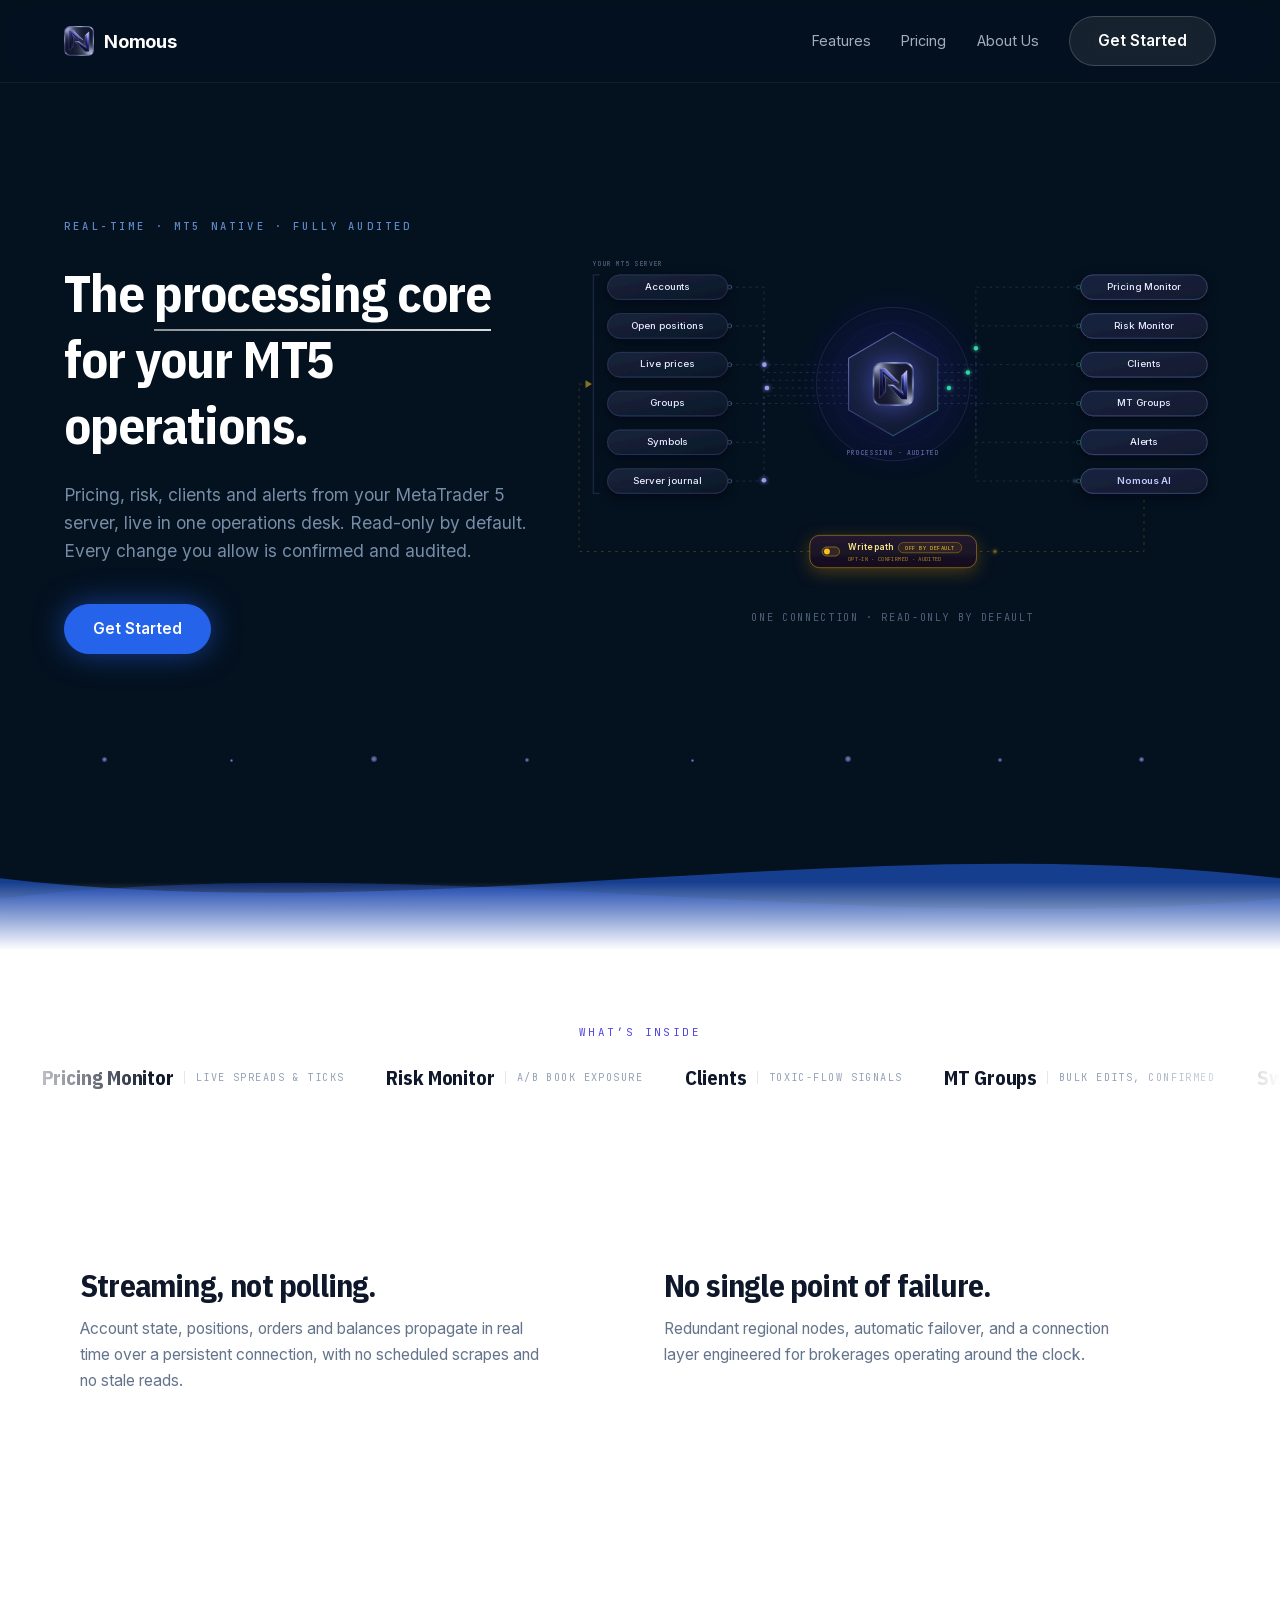
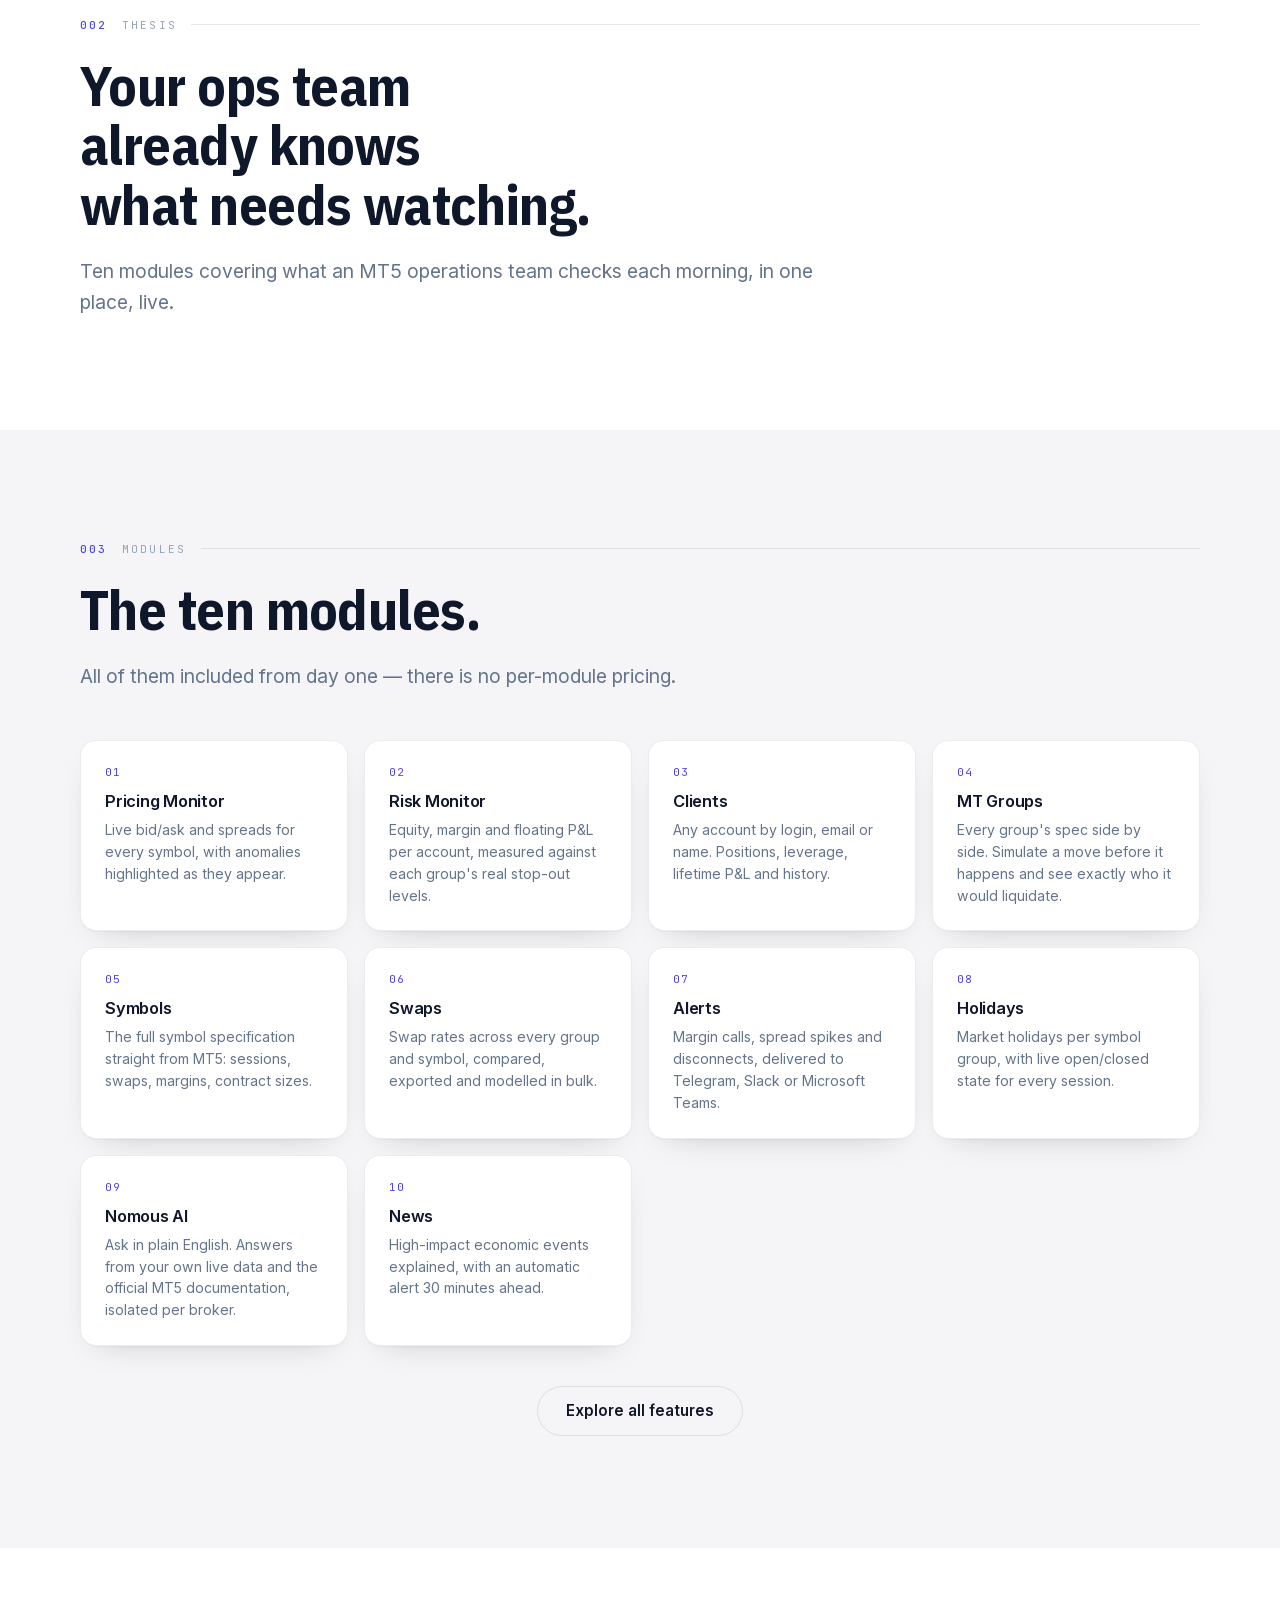
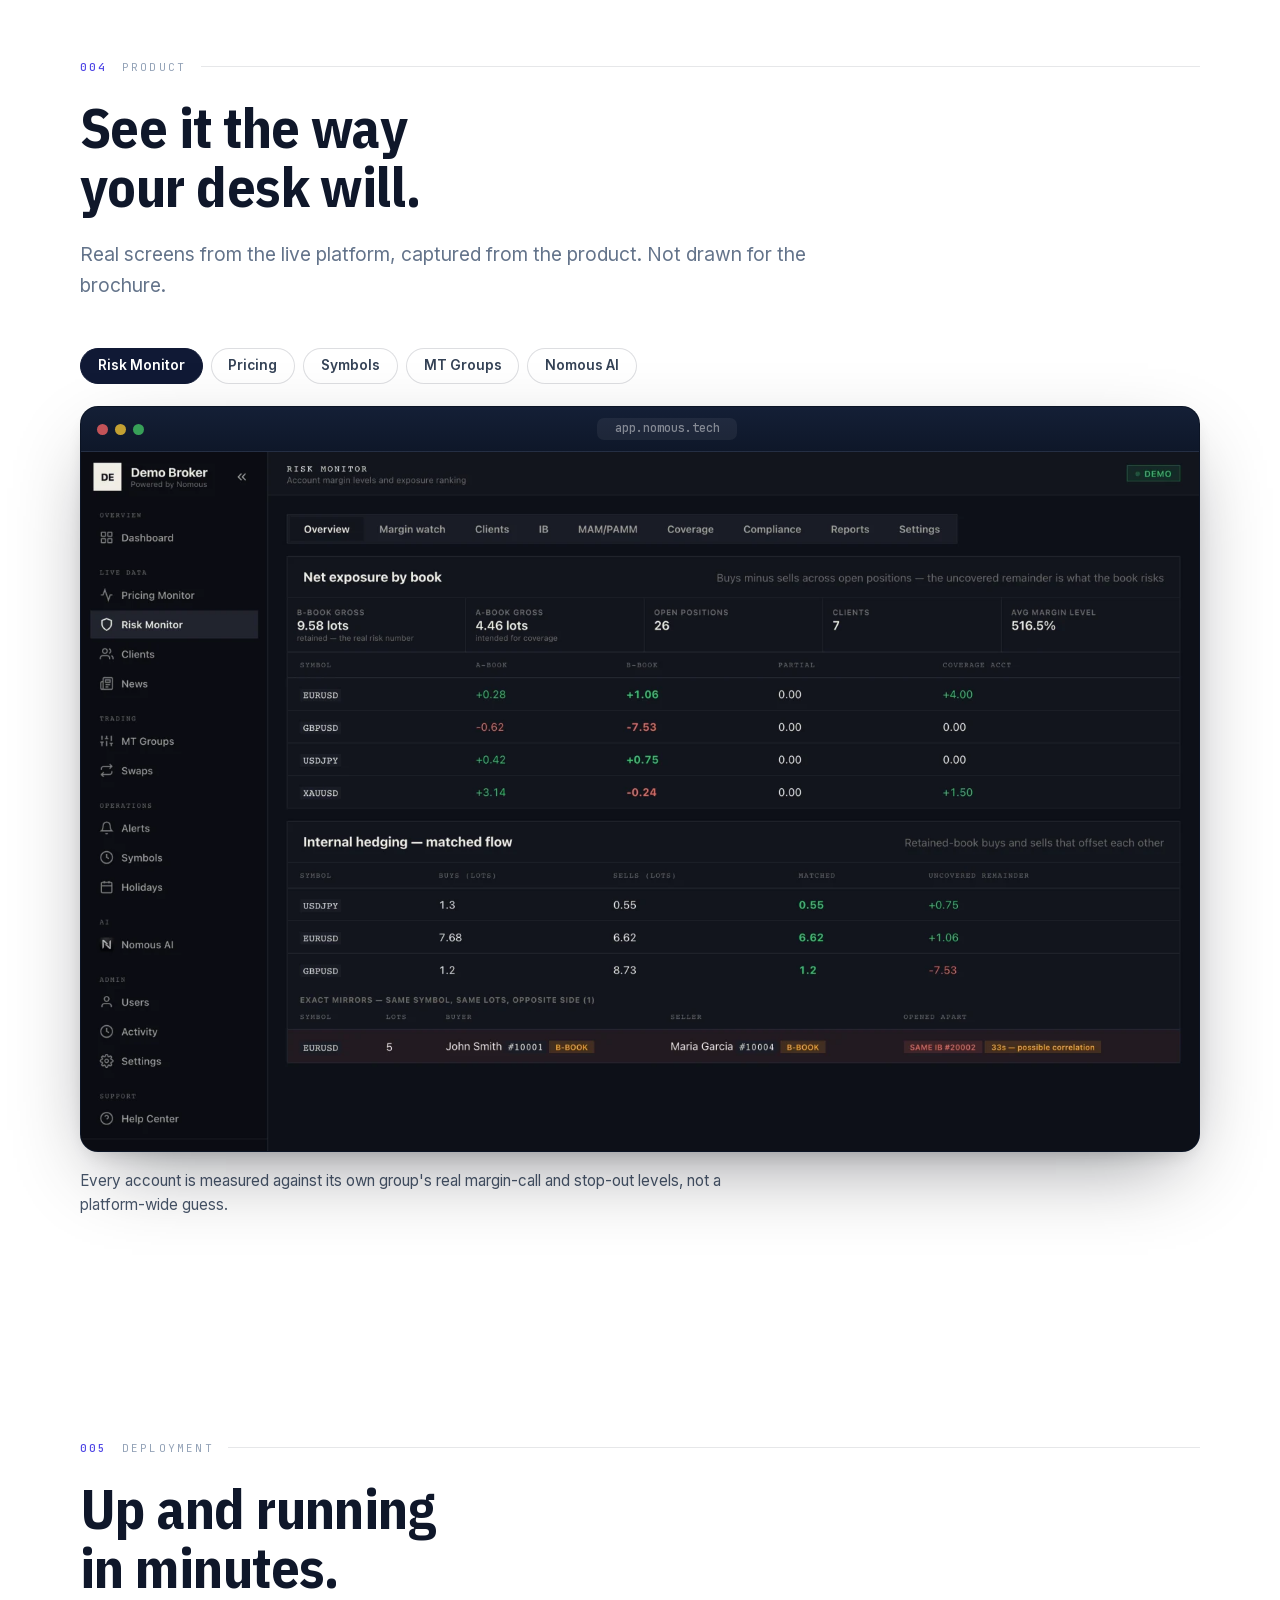
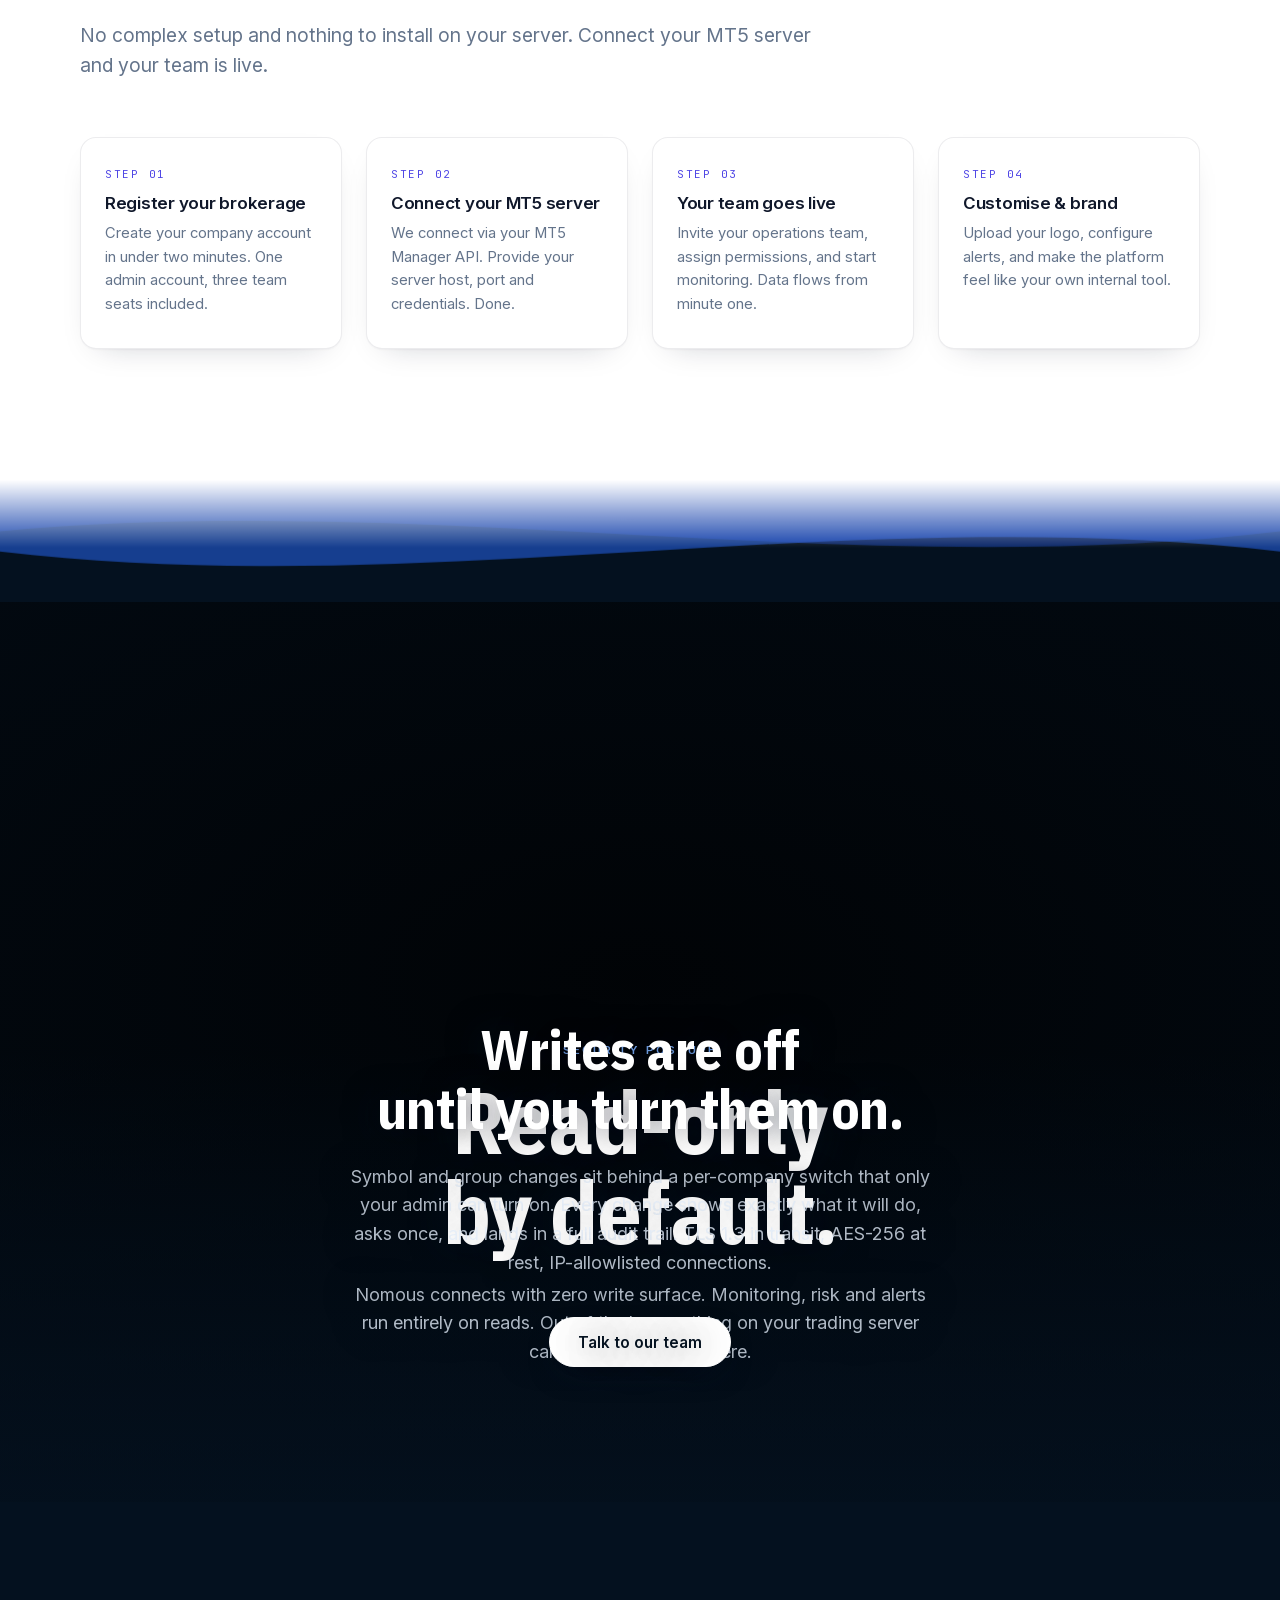
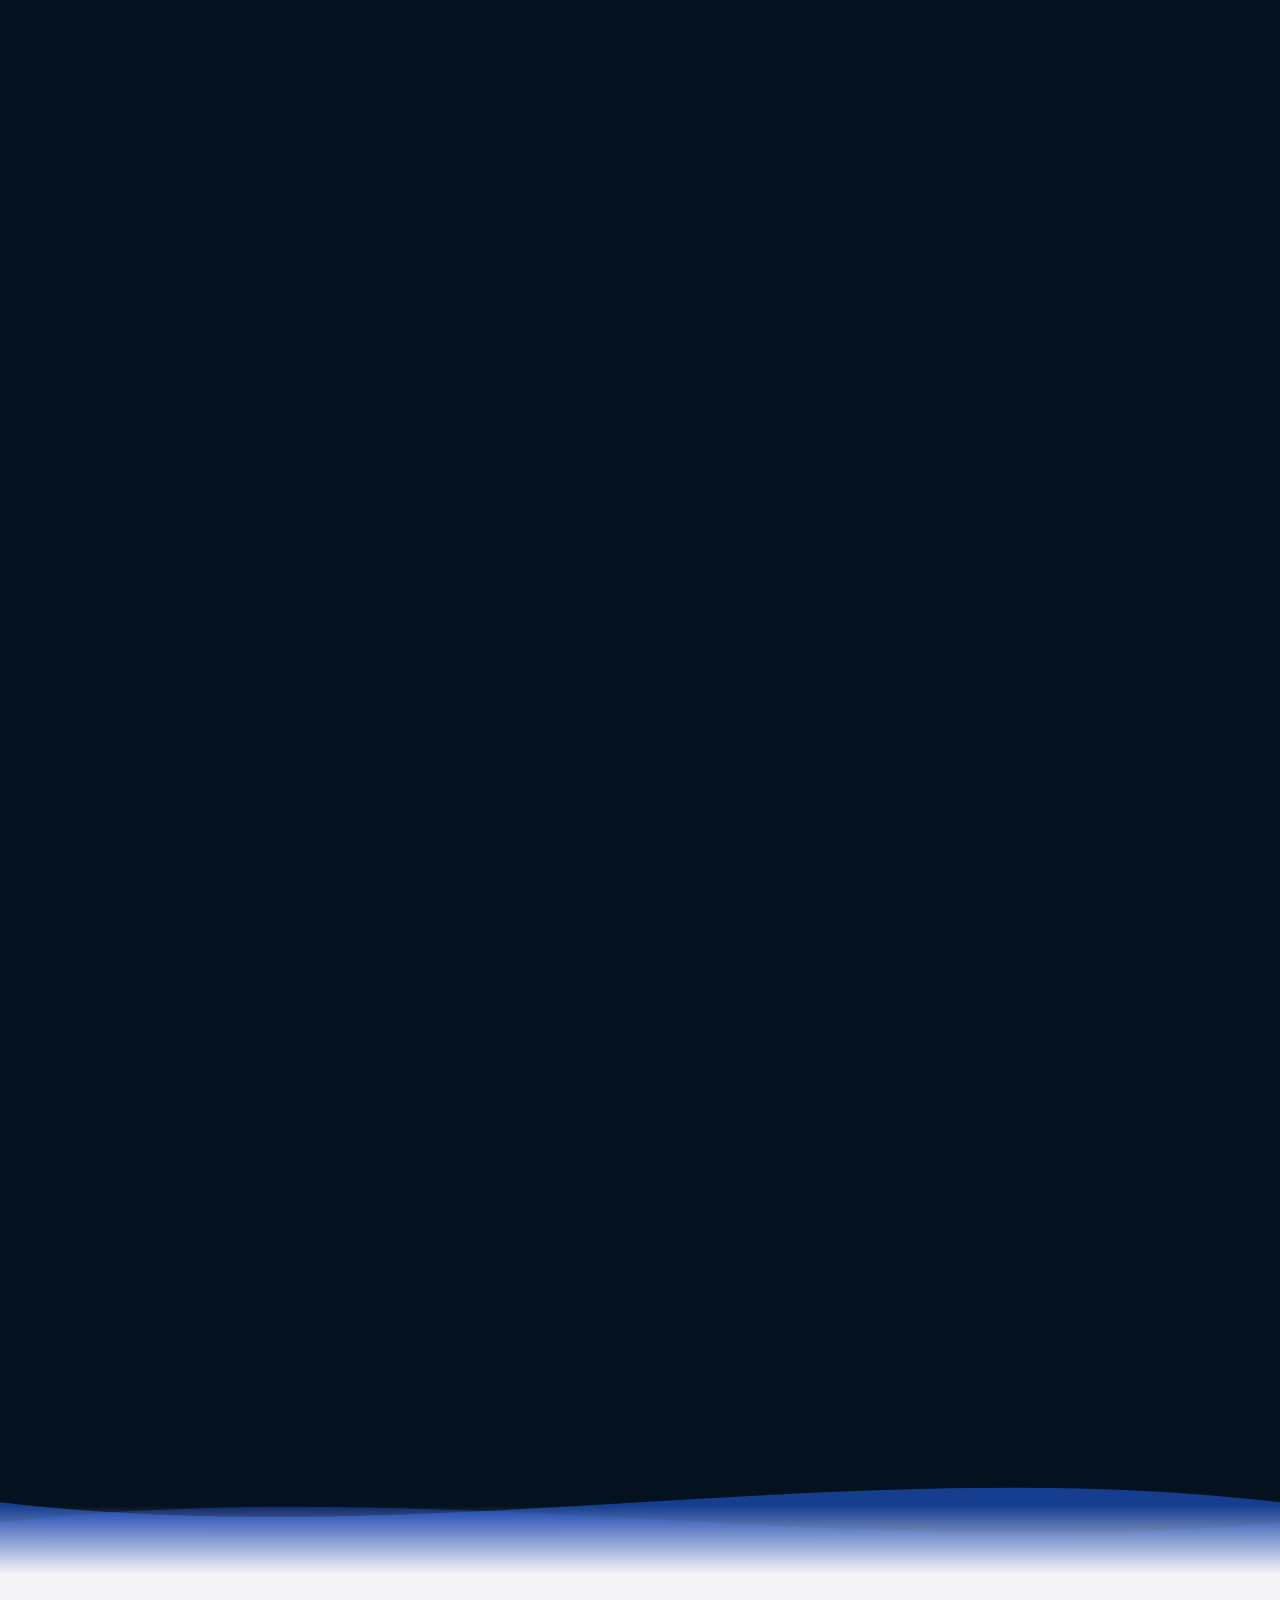
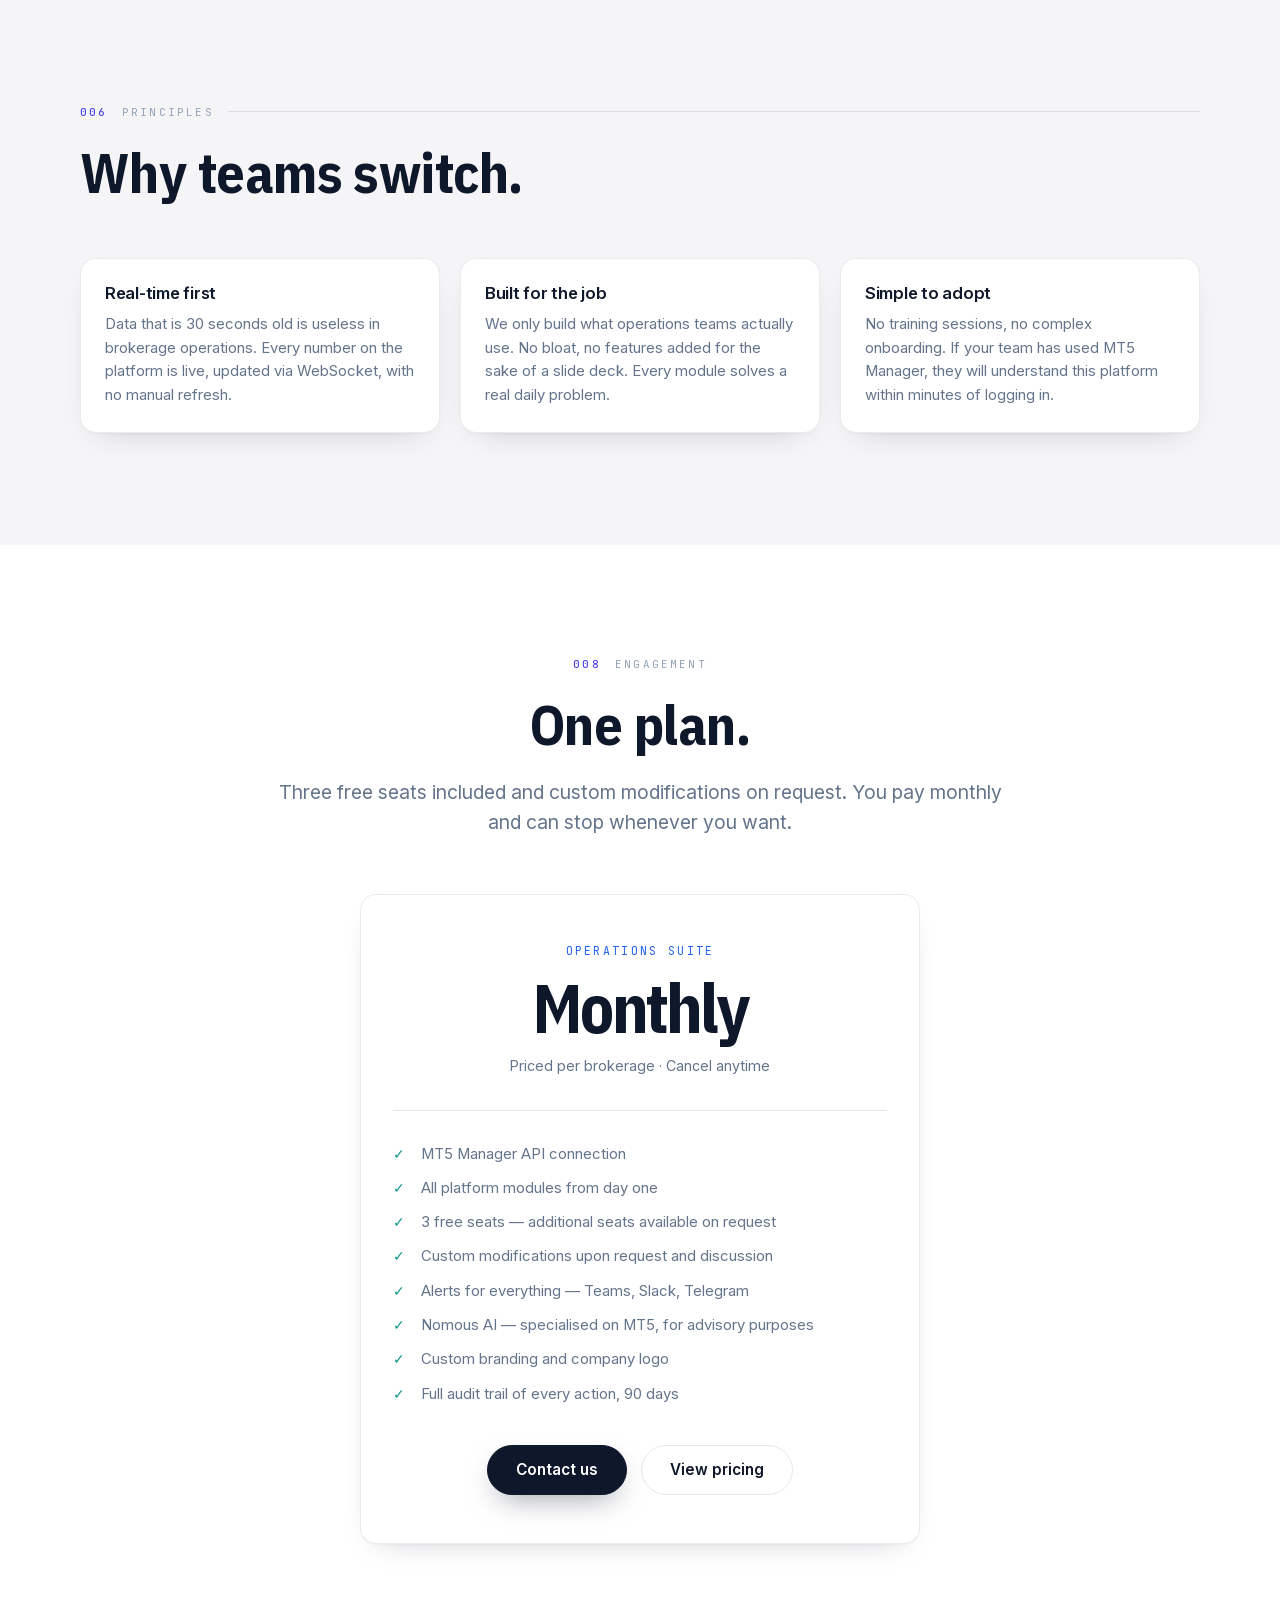
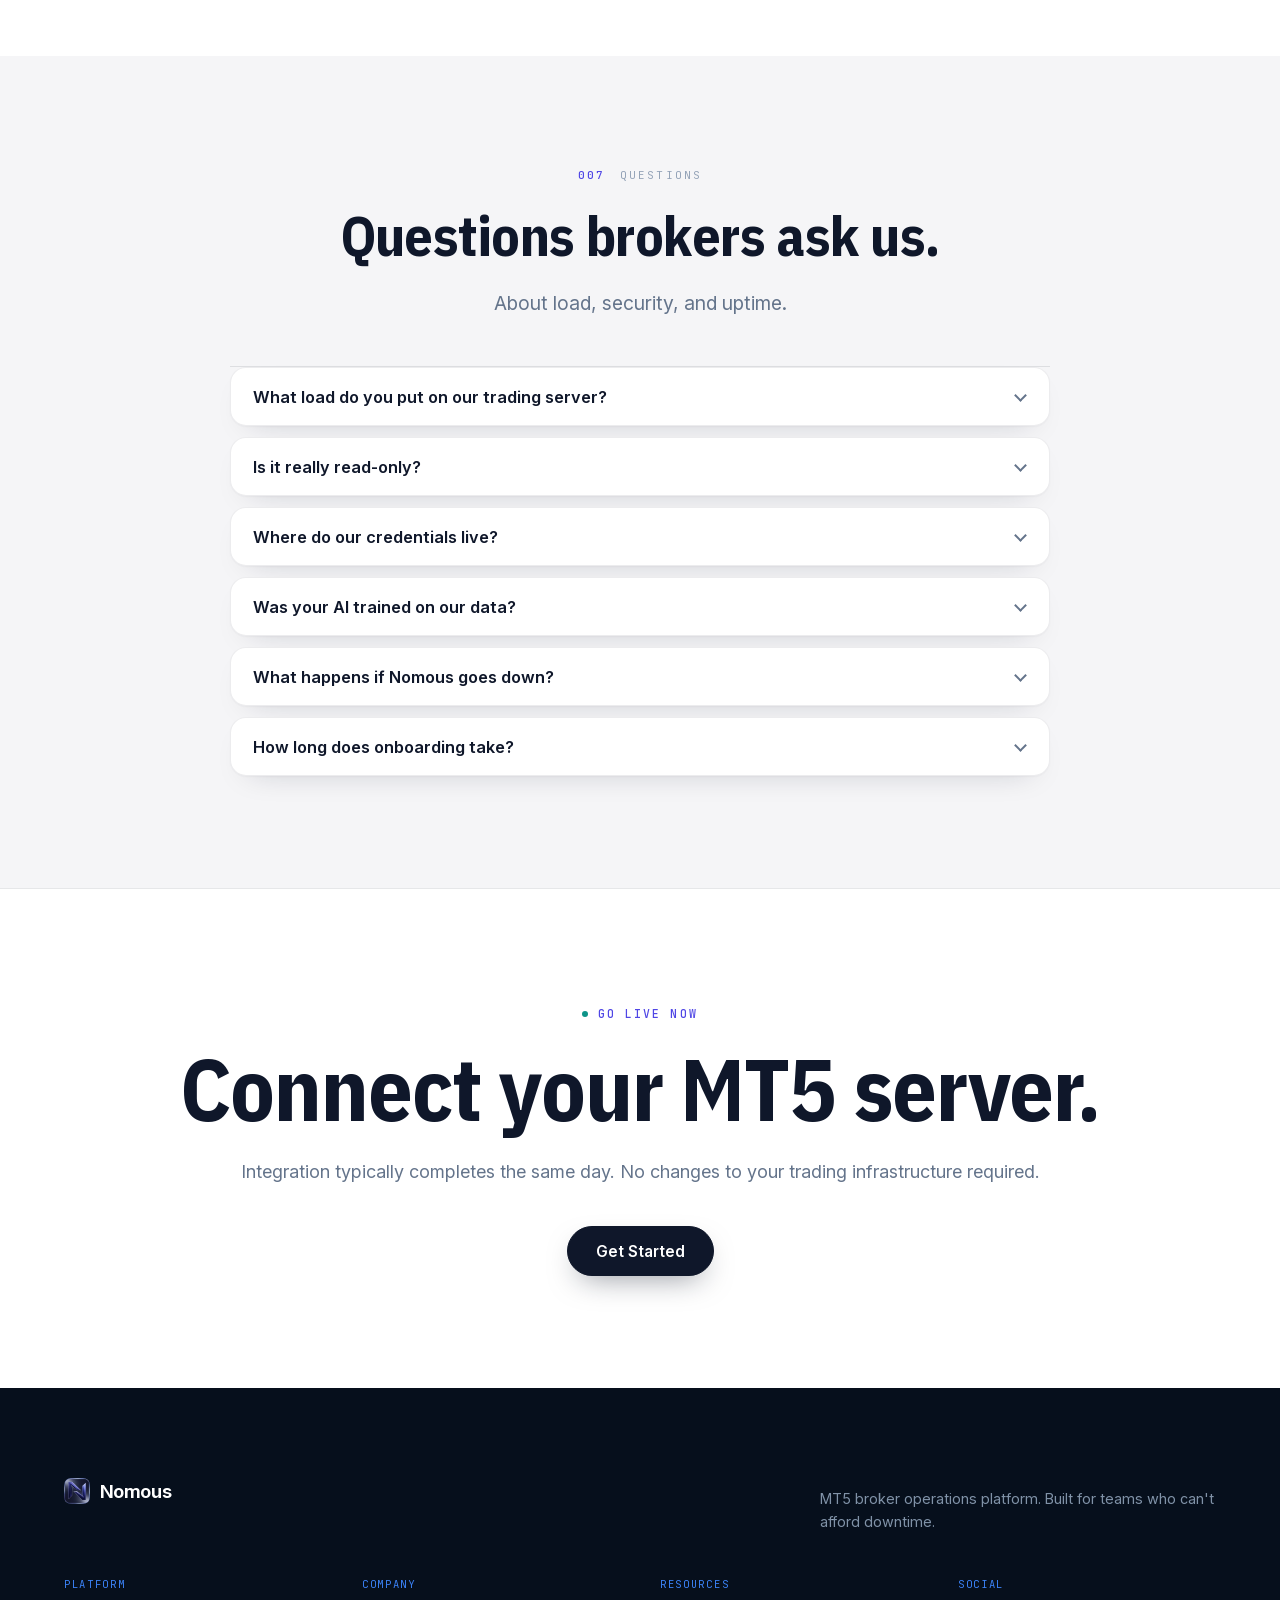
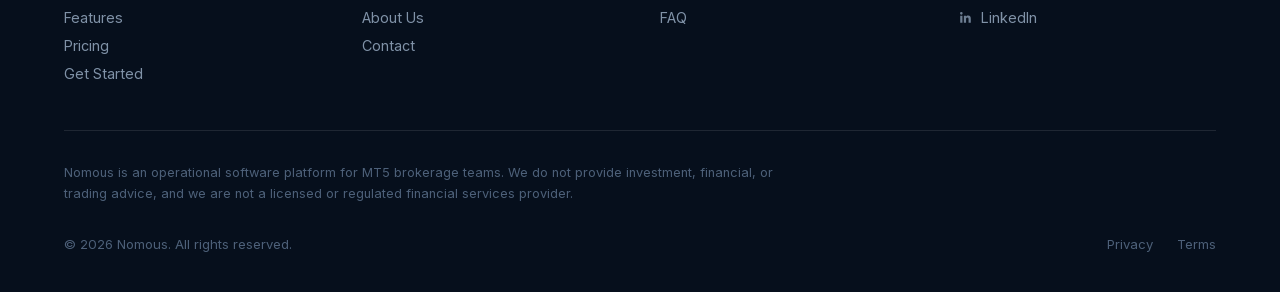
==== commit 5672ebc3: "Fix: the closed lightbox was swallowing every click on the site .lightbox set `display: flex`, and a" ====
--- a/index.html
+++ b/index.html
@@ -8,7 +8,7 @@
 
 <link rel="stylesheet" href="css/fonts.css?v=1">
 <link rel="stylesheet" href="css/style.css?v=2">
-<link rel="stylesheet" href="css/sections.css?v=4">
+<link rel="stylesheet" href="css/sections.css?v=5">
 </head>
 <body>
 
--- a/css/sections.css
+++ b/css/sections.css
@@ -1150,6 +1150,10 @@
   background: rgba(3, 7, 15, 0.93);
   opacity: 0; transition: opacity 0.22s var(--ease);
 }
+/* An author `display` beats the browser's own [hidden] rule, so without this
+   the closed overlay stays laid out — invisible at opacity 0, full-viewport,
+   and swallowing every click on the page beneath it. */
+.lightbox[hidden] { display: none; }
 .lightbox.is-open { opacity: 1; }
 .lightbox img {
   max-width: 100%; max-height: 100%;
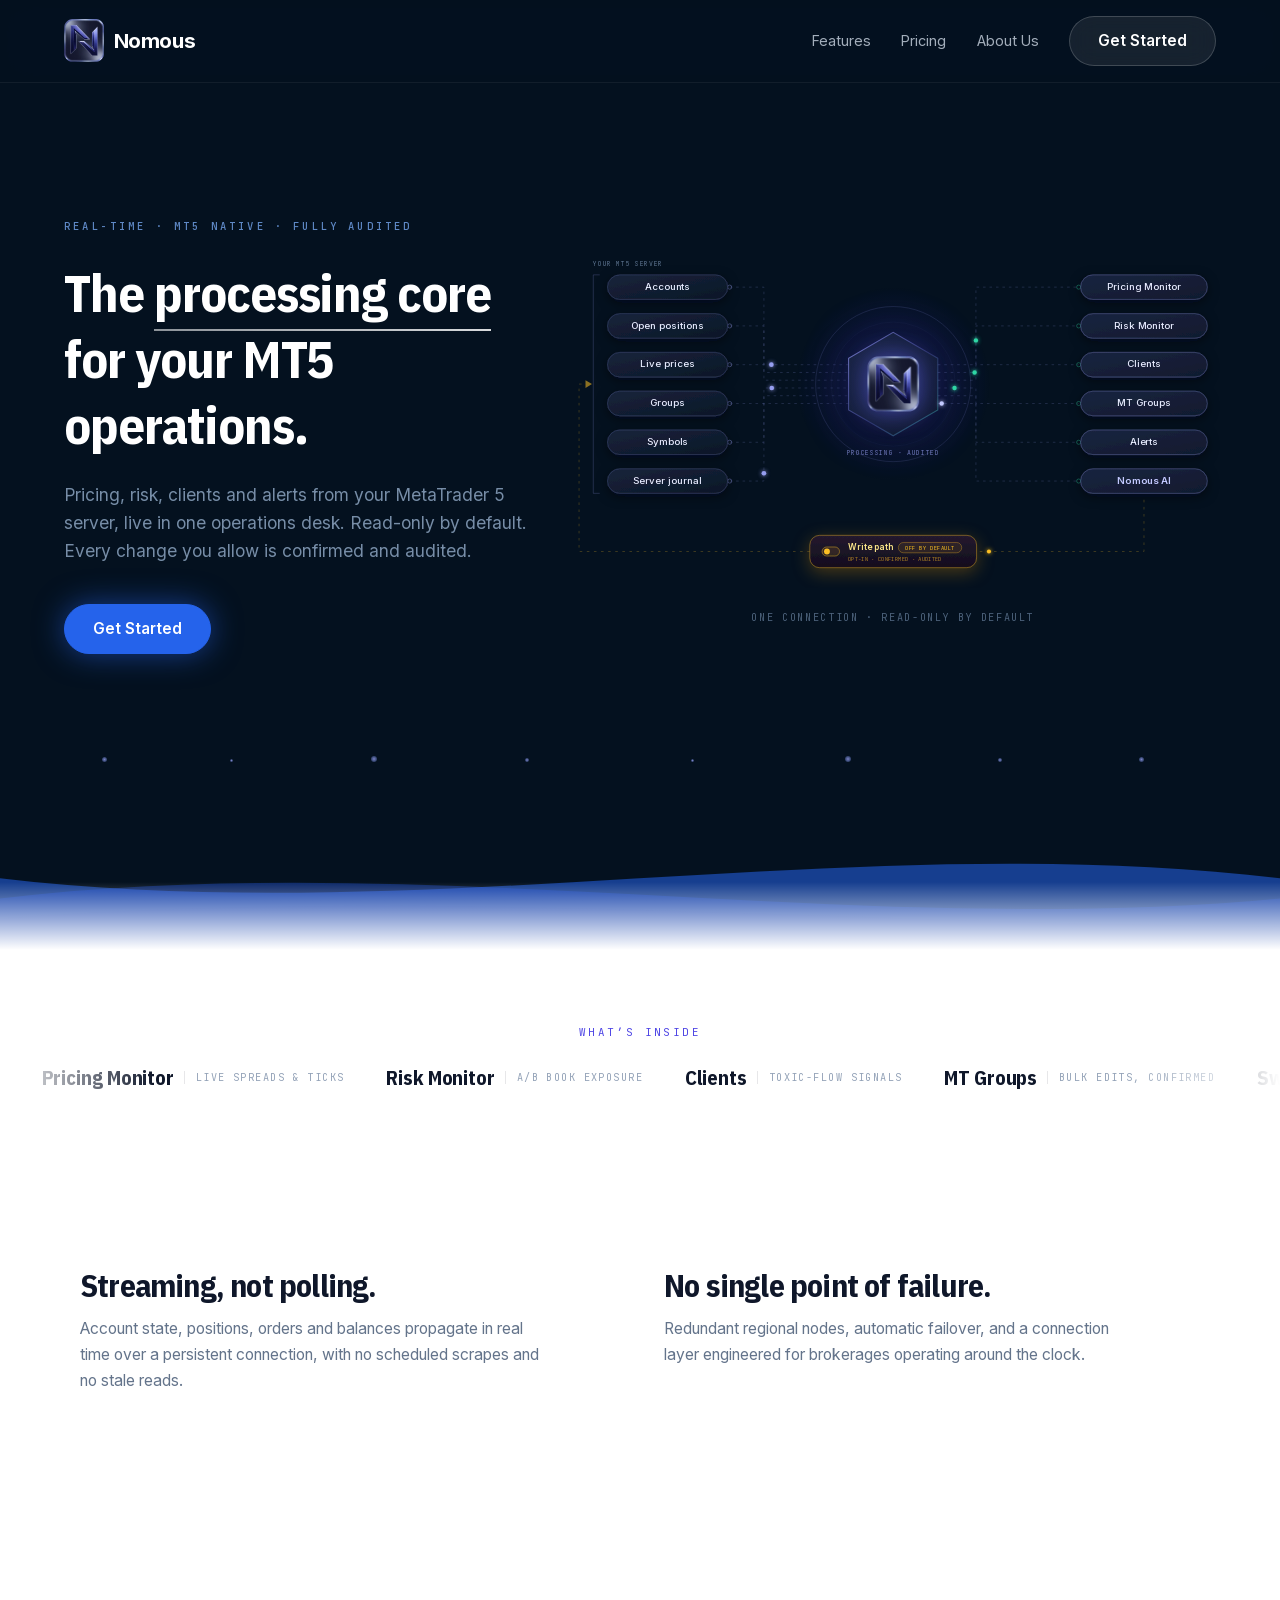
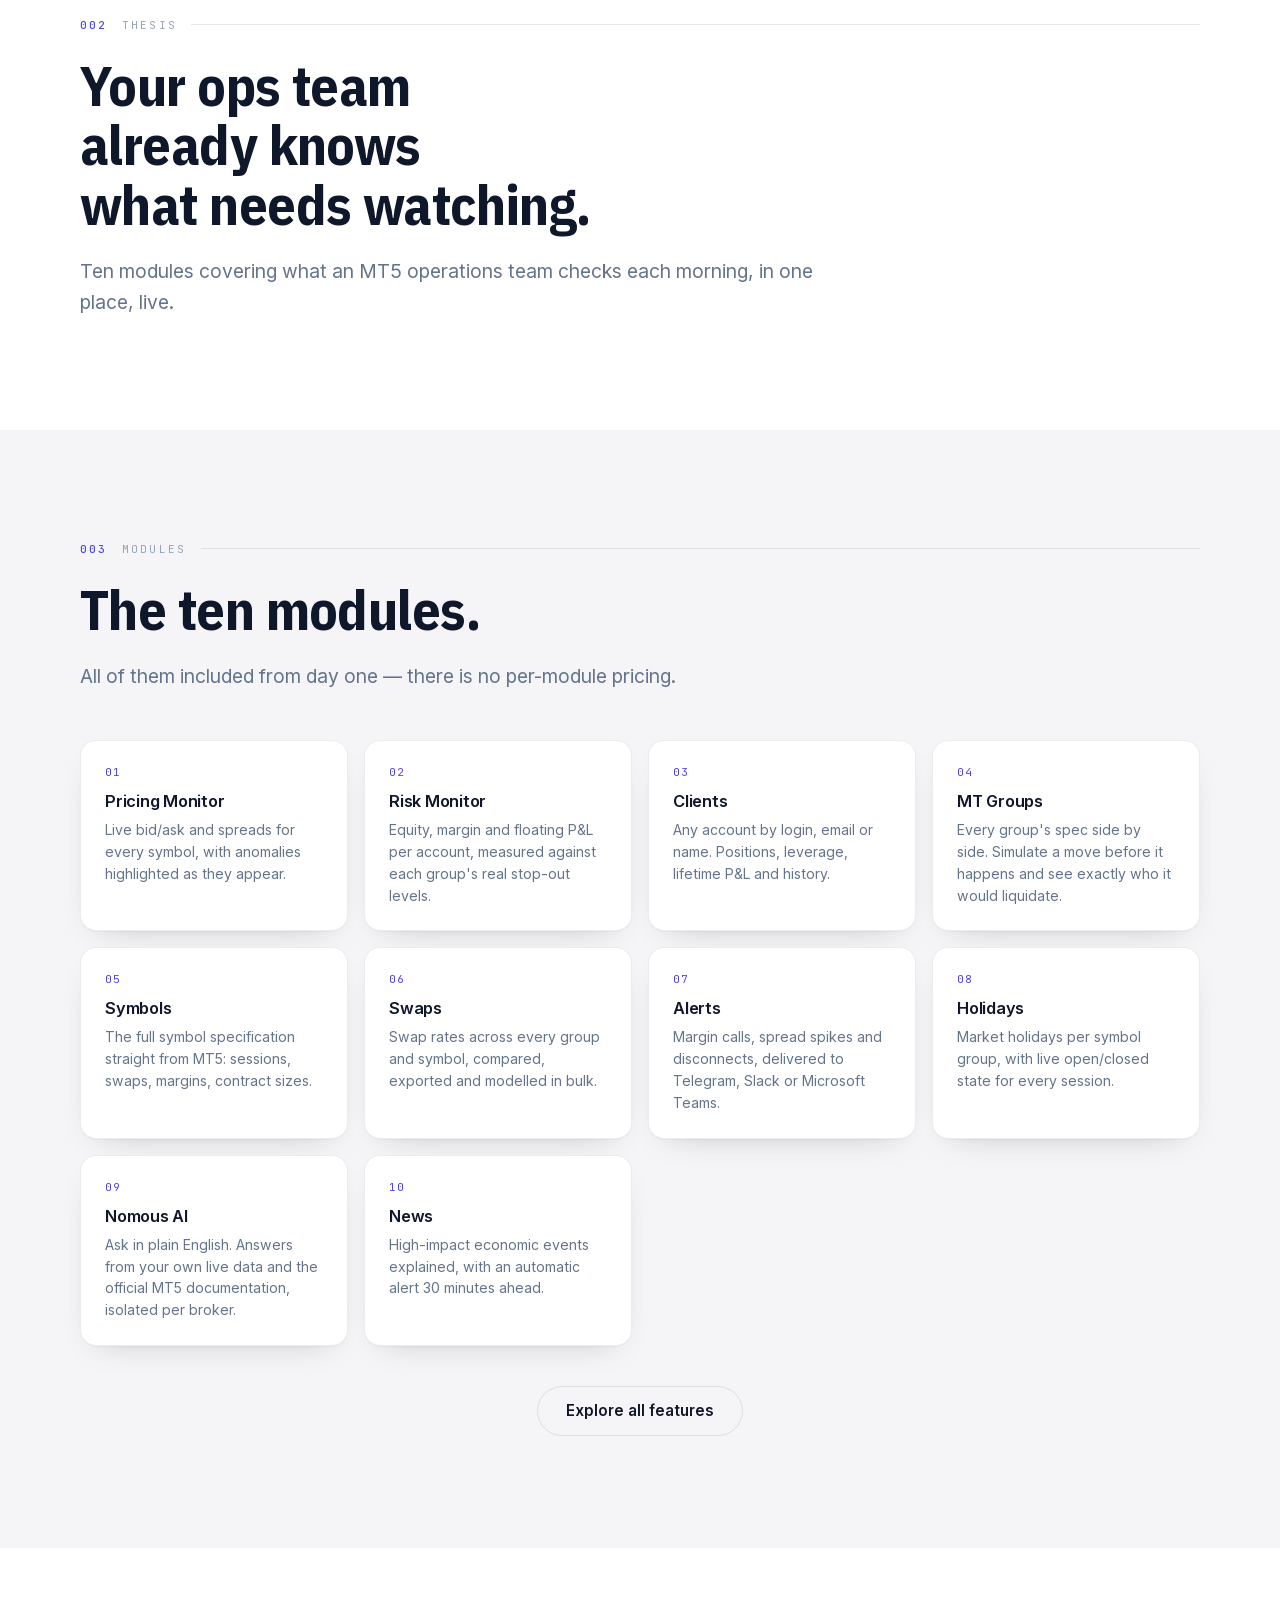
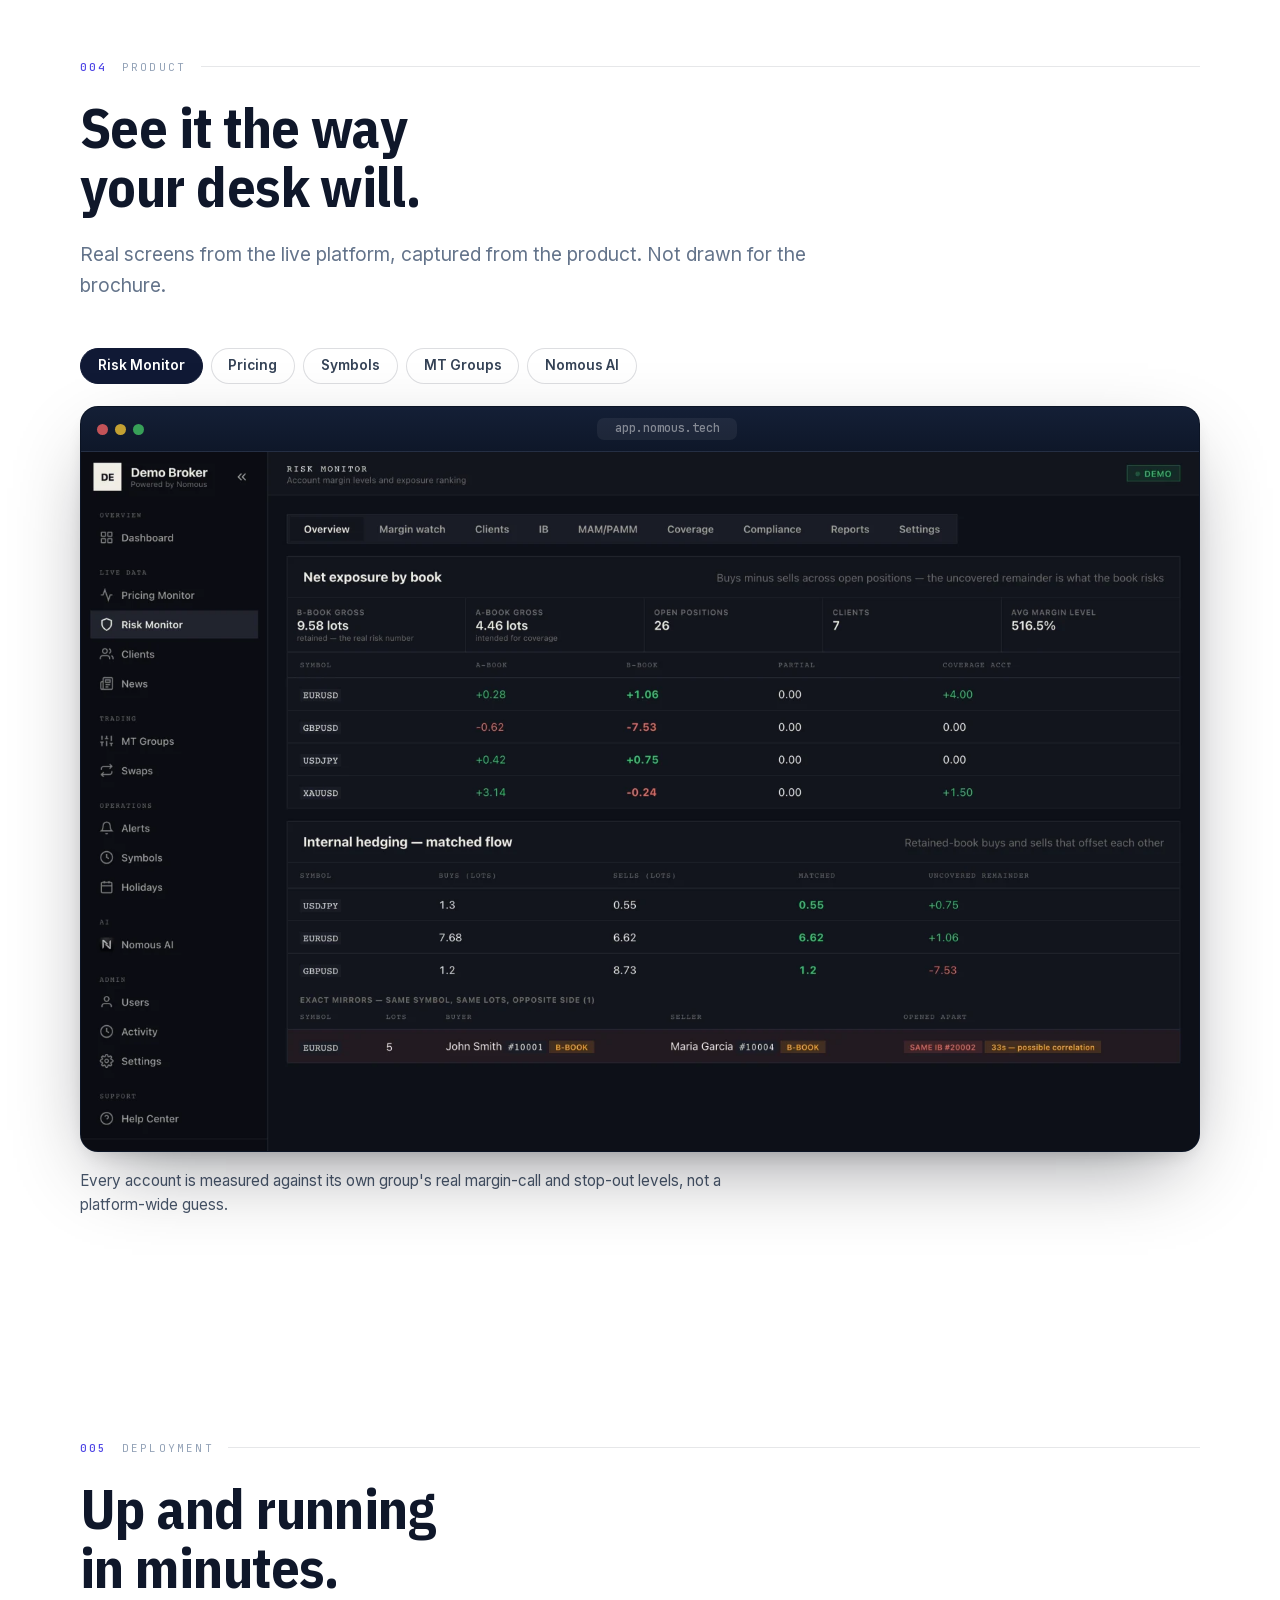
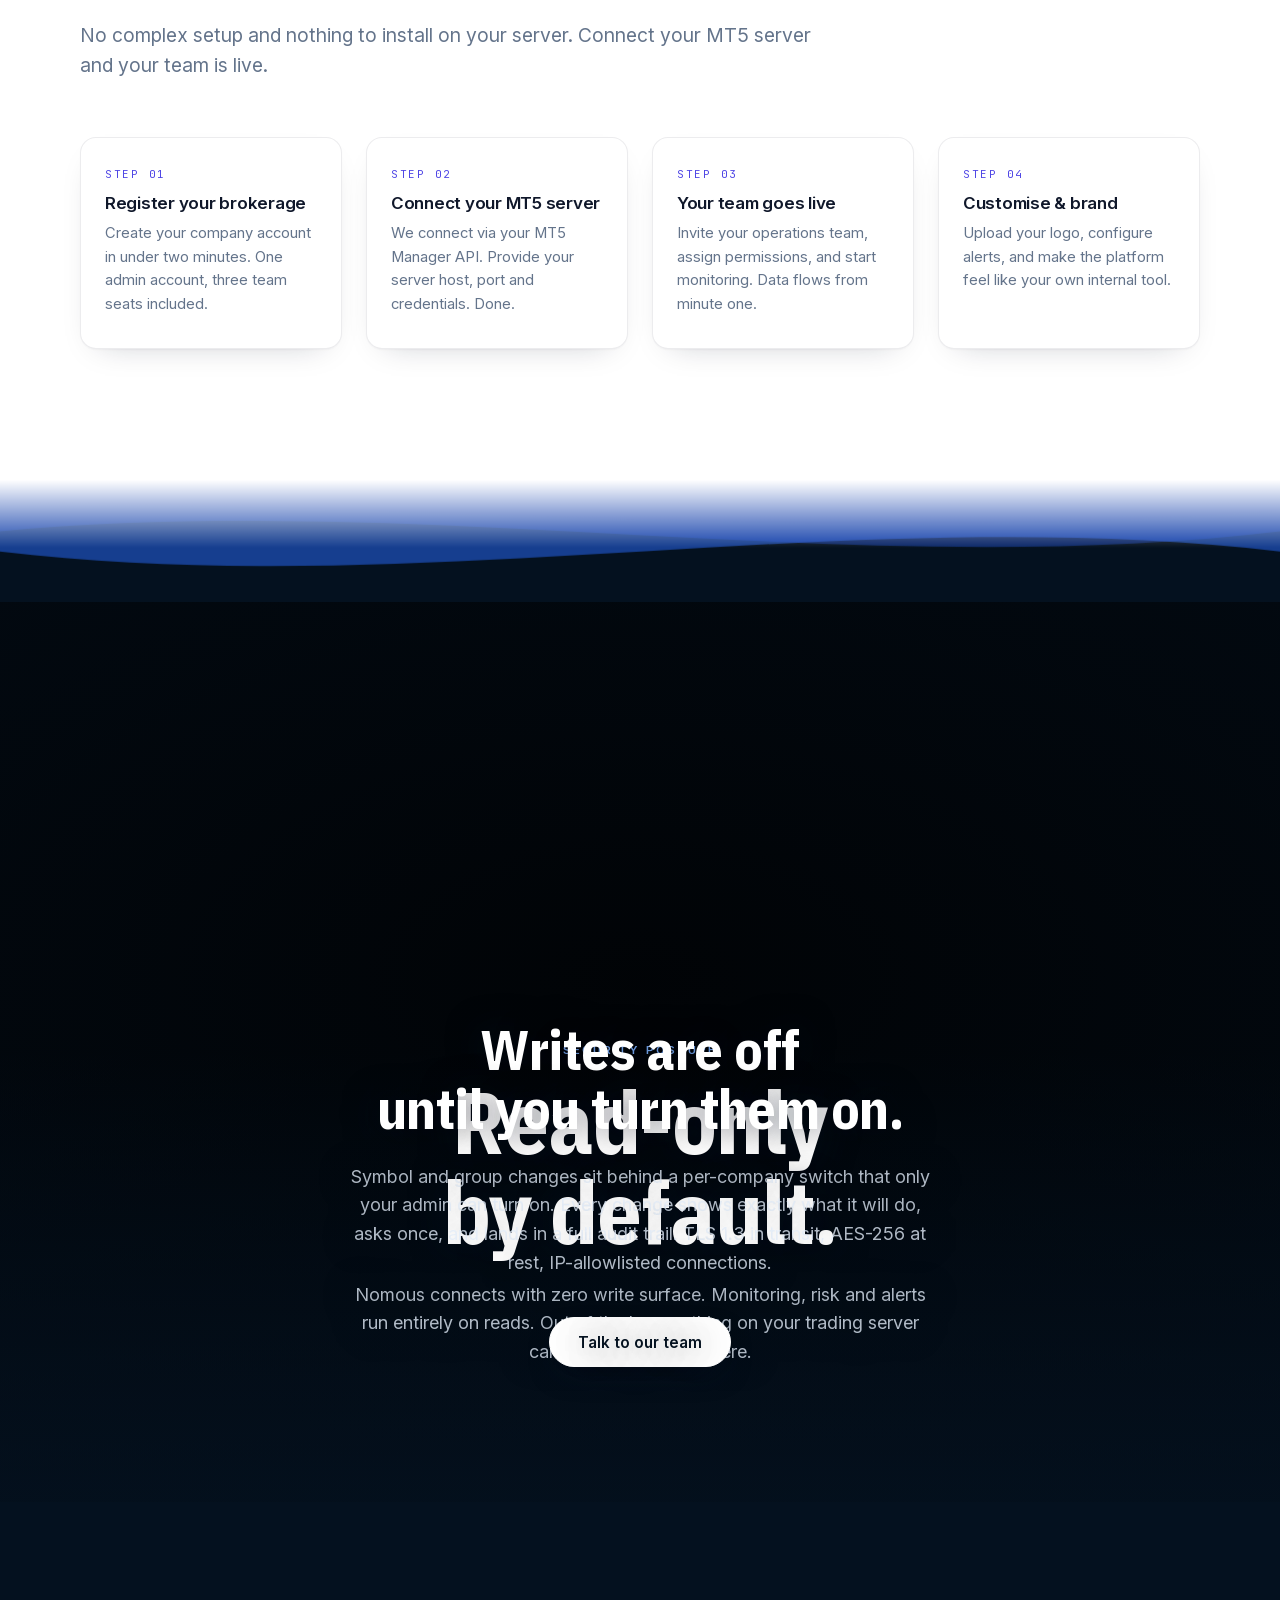
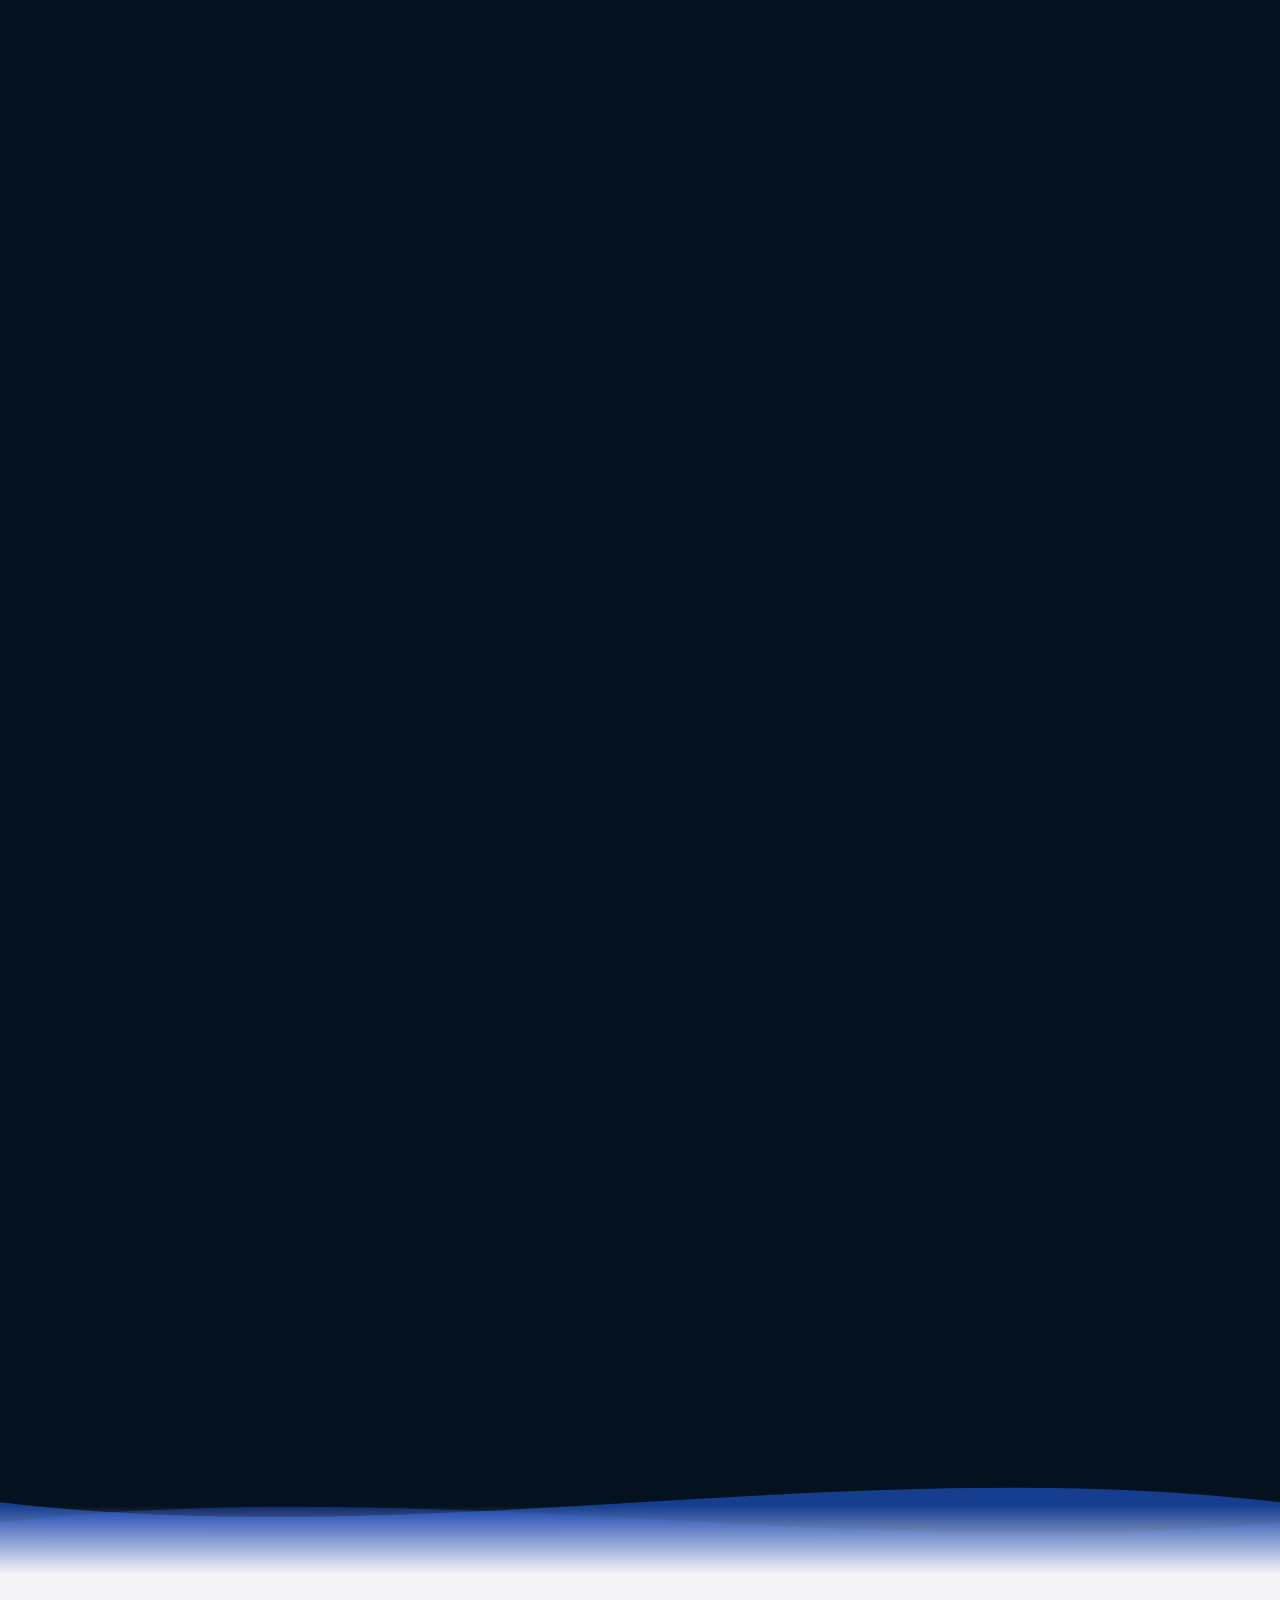
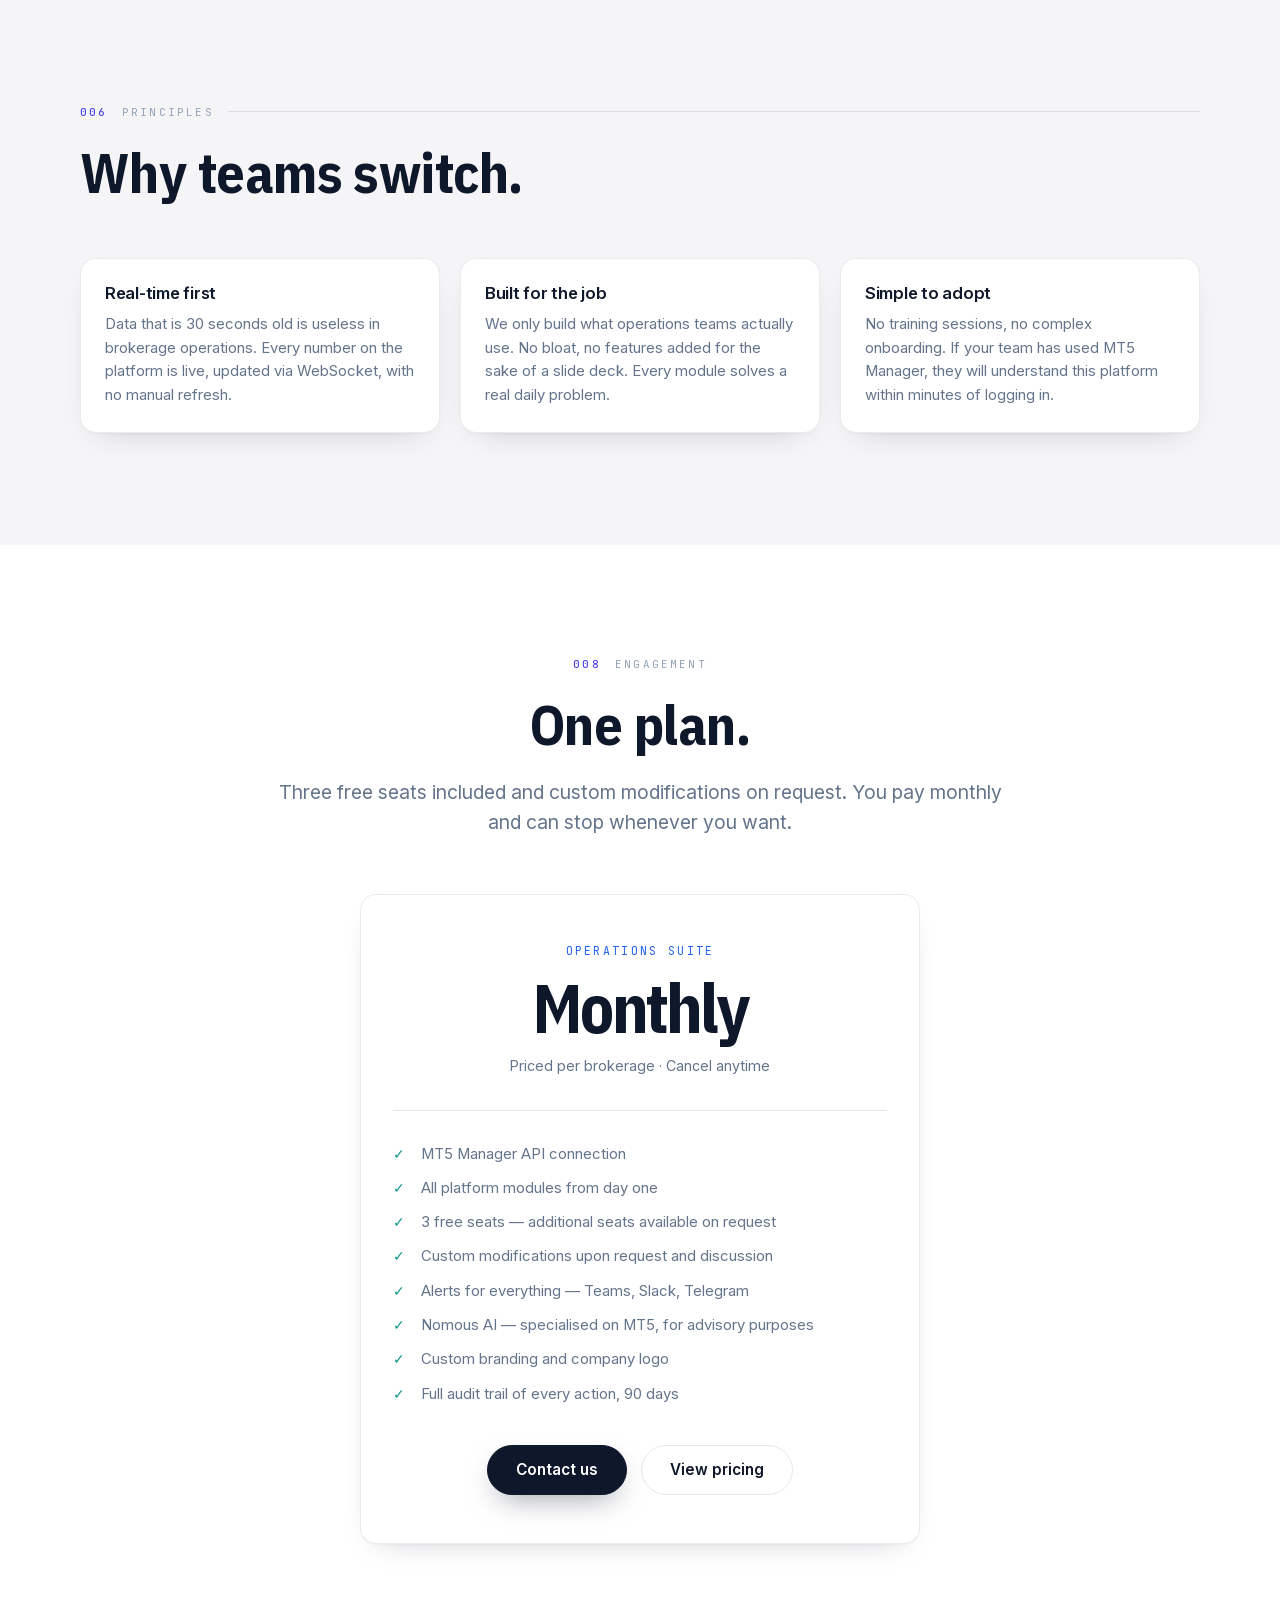
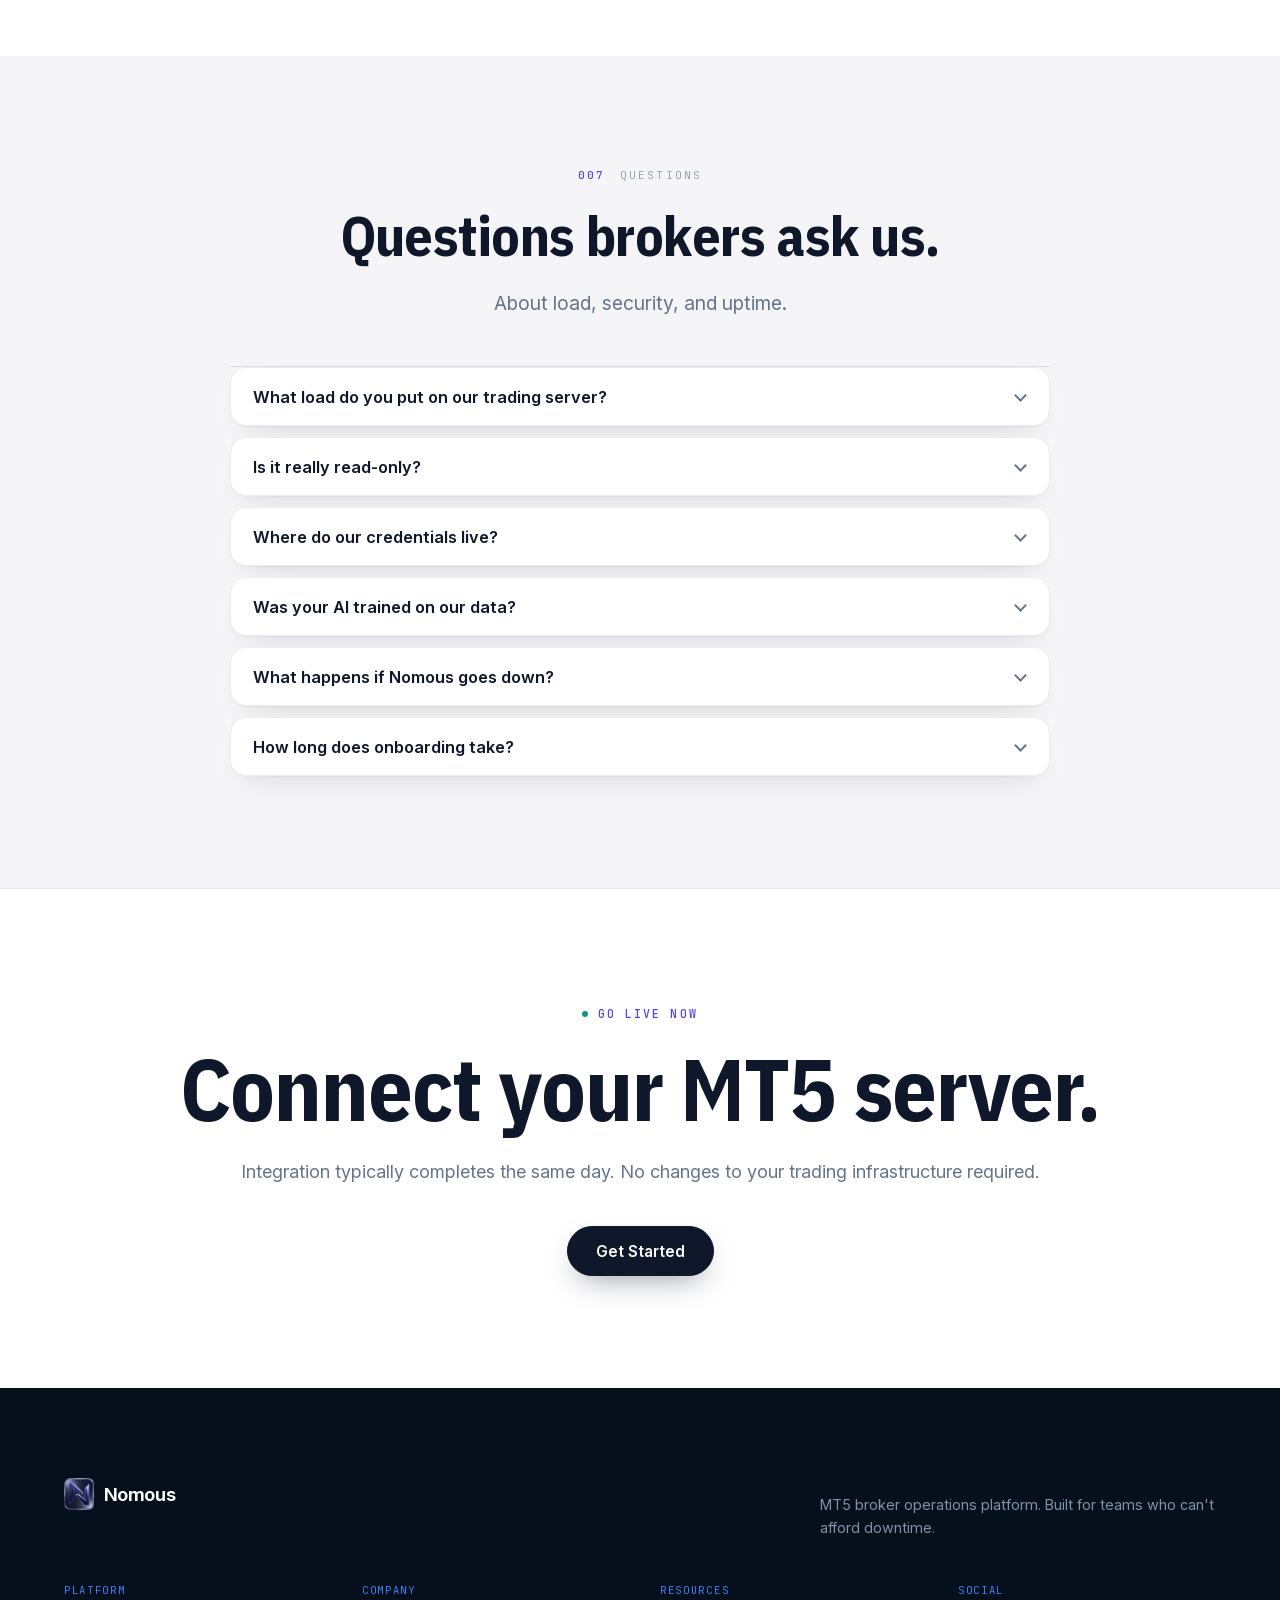
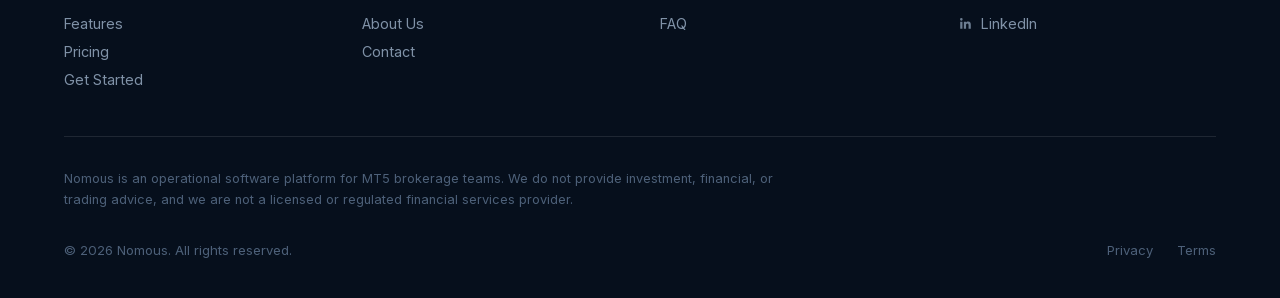
==== commit dc938fdd: "The mark gets the size it needs to be read At 30px the logo's angular N compressed into a smudge — d" ====
--- a/index.html
+++ b/index.html
@@ -7,8 +7,8 @@
 <meta name="description" content="Real-time pricing, risk, clients and alerts for MT5 brokerages over one managed connection. Read-only by default. Every change you enable is confirmed and audited.">
 
 <link rel="stylesheet" href="css/fonts.css?v=1">
-<link rel="stylesheet" href="css/style.css?v=2">
-<link rel="stylesheet" href="css/sections.css?v=5">
+<link rel="stylesheet" href="css/style.css?v=3">
+<link rel="stylesheet" href="css/sections.css?v=6">
 </head>
 <body>
 
@@ -21,7 +21,7 @@
      ============================================================ -->
 <header class="nav" data-nav>
   <a class="nav__brand" href="index.html">
-    <img class="nav__logo" src="assets/brand/logo-n-sm.webp" alt="" width="30" height="30">
+    <img class="nav__logo" src="assets/brand/logo-n-nav.webp" alt="" width="40" height="43">
     Nomous
   </a>
   <button class="nav__burger" data-burger aria-label="Toggle menu" aria-expanded="false">
@@ -167,7 +167,7 @@
             </circle>
             <polygon class="dg-hex" points="569,169 500,129 431,169 431,249 500,289 569,249"
                      fill="url(#pillIn)" stroke="url(#hexEdge)" stroke-width="1.6"/>
-            <image href="assets/brand/logo-n.webp" x="466" y="175" width="68" height="68"
+            <image href="assets/brand/logo-n.webp" x="457" y="166" width="86" height="86"
                    class="dg-logo" preserveAspectRatio="xMidYMid meet"/>
             <text x="500" y="318" text-anchor="middle" class="dg-label dg-label--muted">Processing · audited</text>
 
@@ -715,7 +715,7 @@
 <footer class="site-footer theme-dark">
   <div class="site-footer__inner">
     <div class="site-footer__brandrow">
-      <a class="site-footer__brand" href="index.html"><img src="assets/brand/logo-n-sm.webp" alt="" width="26" height="26">Nomous</a>
+      <a class="site-footer__brand" href="index.html"><img src="assets/brand/logo-n-nav.webp" alt="" width="30" height="32">Nomous</a>
       <p class="site-footer__tagline">MT5 broker operations platform. Built for teams who can't afford downtime.</p>
     </div>
 
--- a/css/style.css
+++ b/css/style.css
@@ -413,14 +413,14 @@
 .nav__brand {
   display: inline-flex;
   align-items: center;
-  gap: 0.65rem;
-  font-size: 1.15rem;
+  gap: 0.6rem;
+  font-size: 1.28rem;
   font-weight: 700;
   letter-spacing: -0.02em;
   text-decoration: none;
   color: #fff;
 }
-.nav__logo { width: 30px; height: 30px; display: block; }
+.nav__logo { width: 40px; height: 43px; display: block; }
 
 .nav__links {
   display: flex;
--- a/css/sections.css
+++ b/css/sections.css
@@ -850,7 +850,7 @@
   gap: 0.6rem;
   text-decoration: none;
 }
-.site-footer__brand img { border-radius: 7px; display: block; }
+.site-footer__brand img { display: block; }
 .site-footer__tagline {
   font-size: 0.9rem;
   line-height: 1.6;
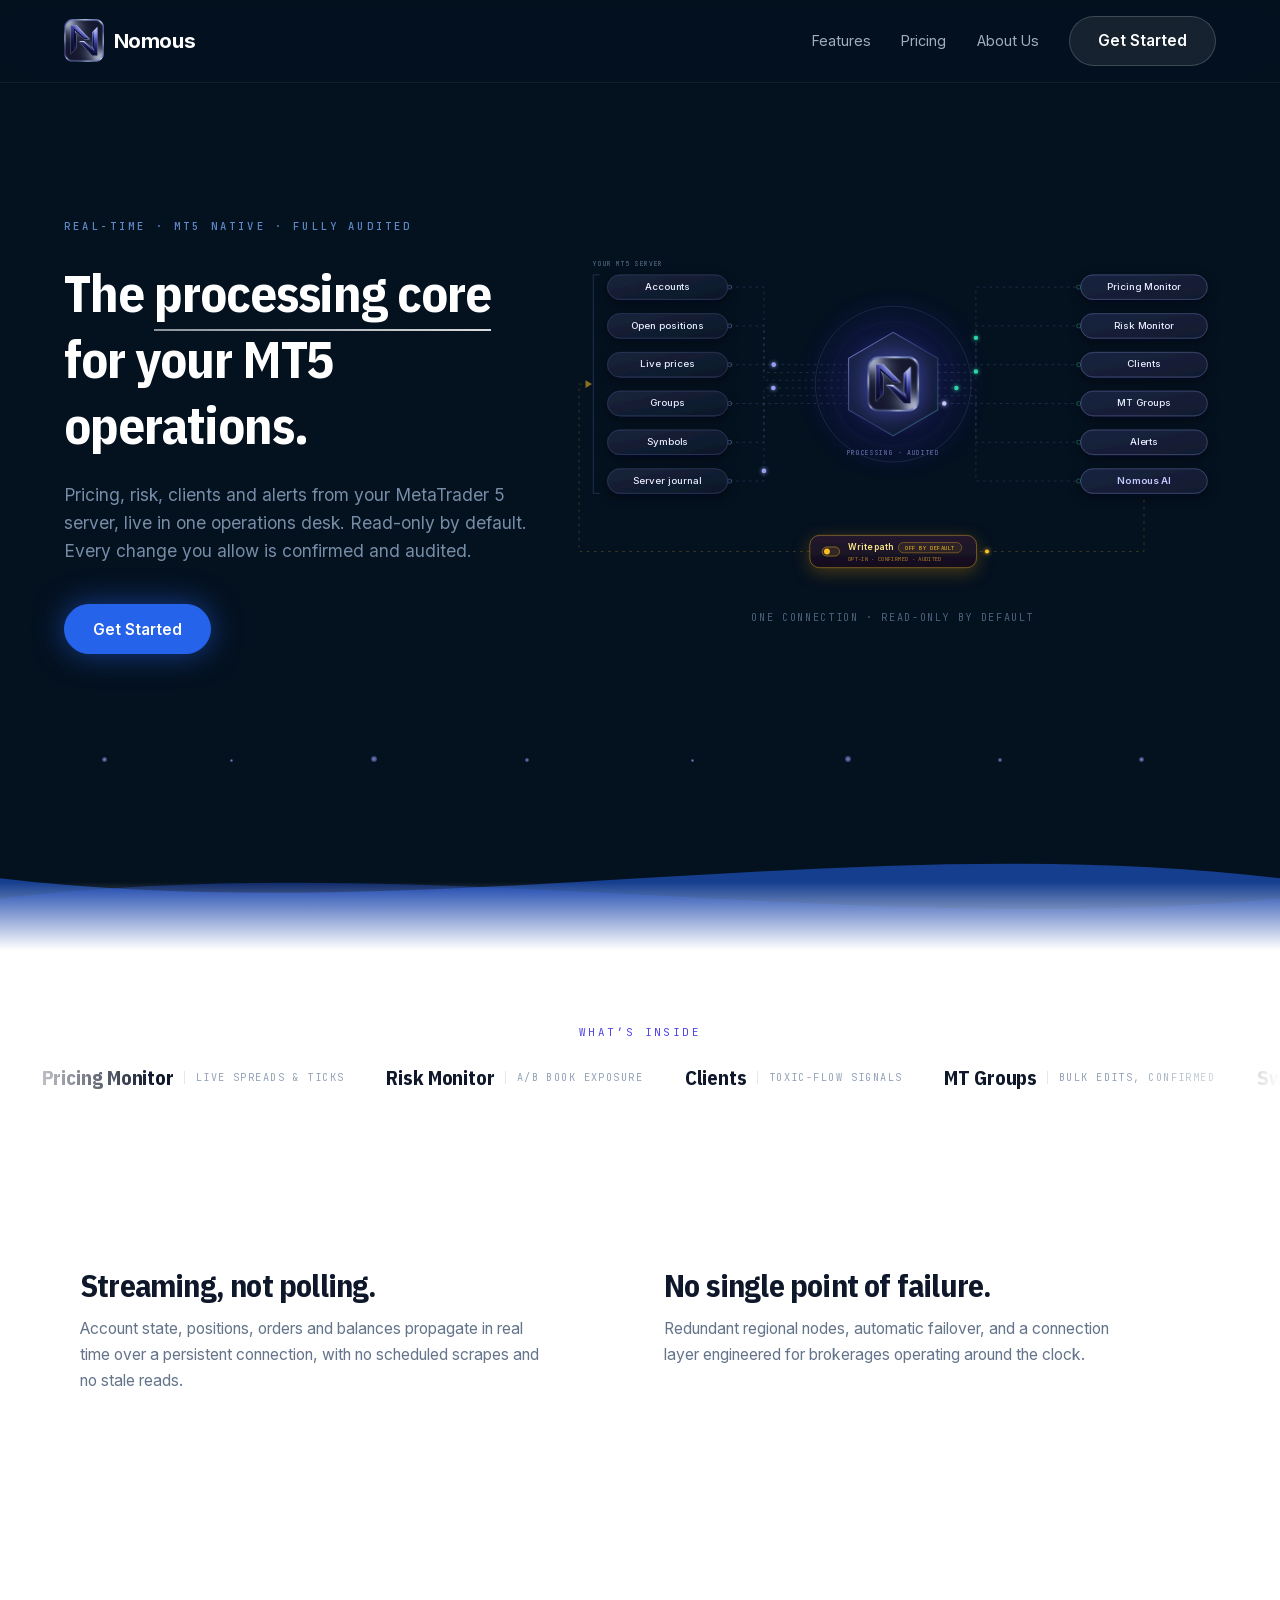
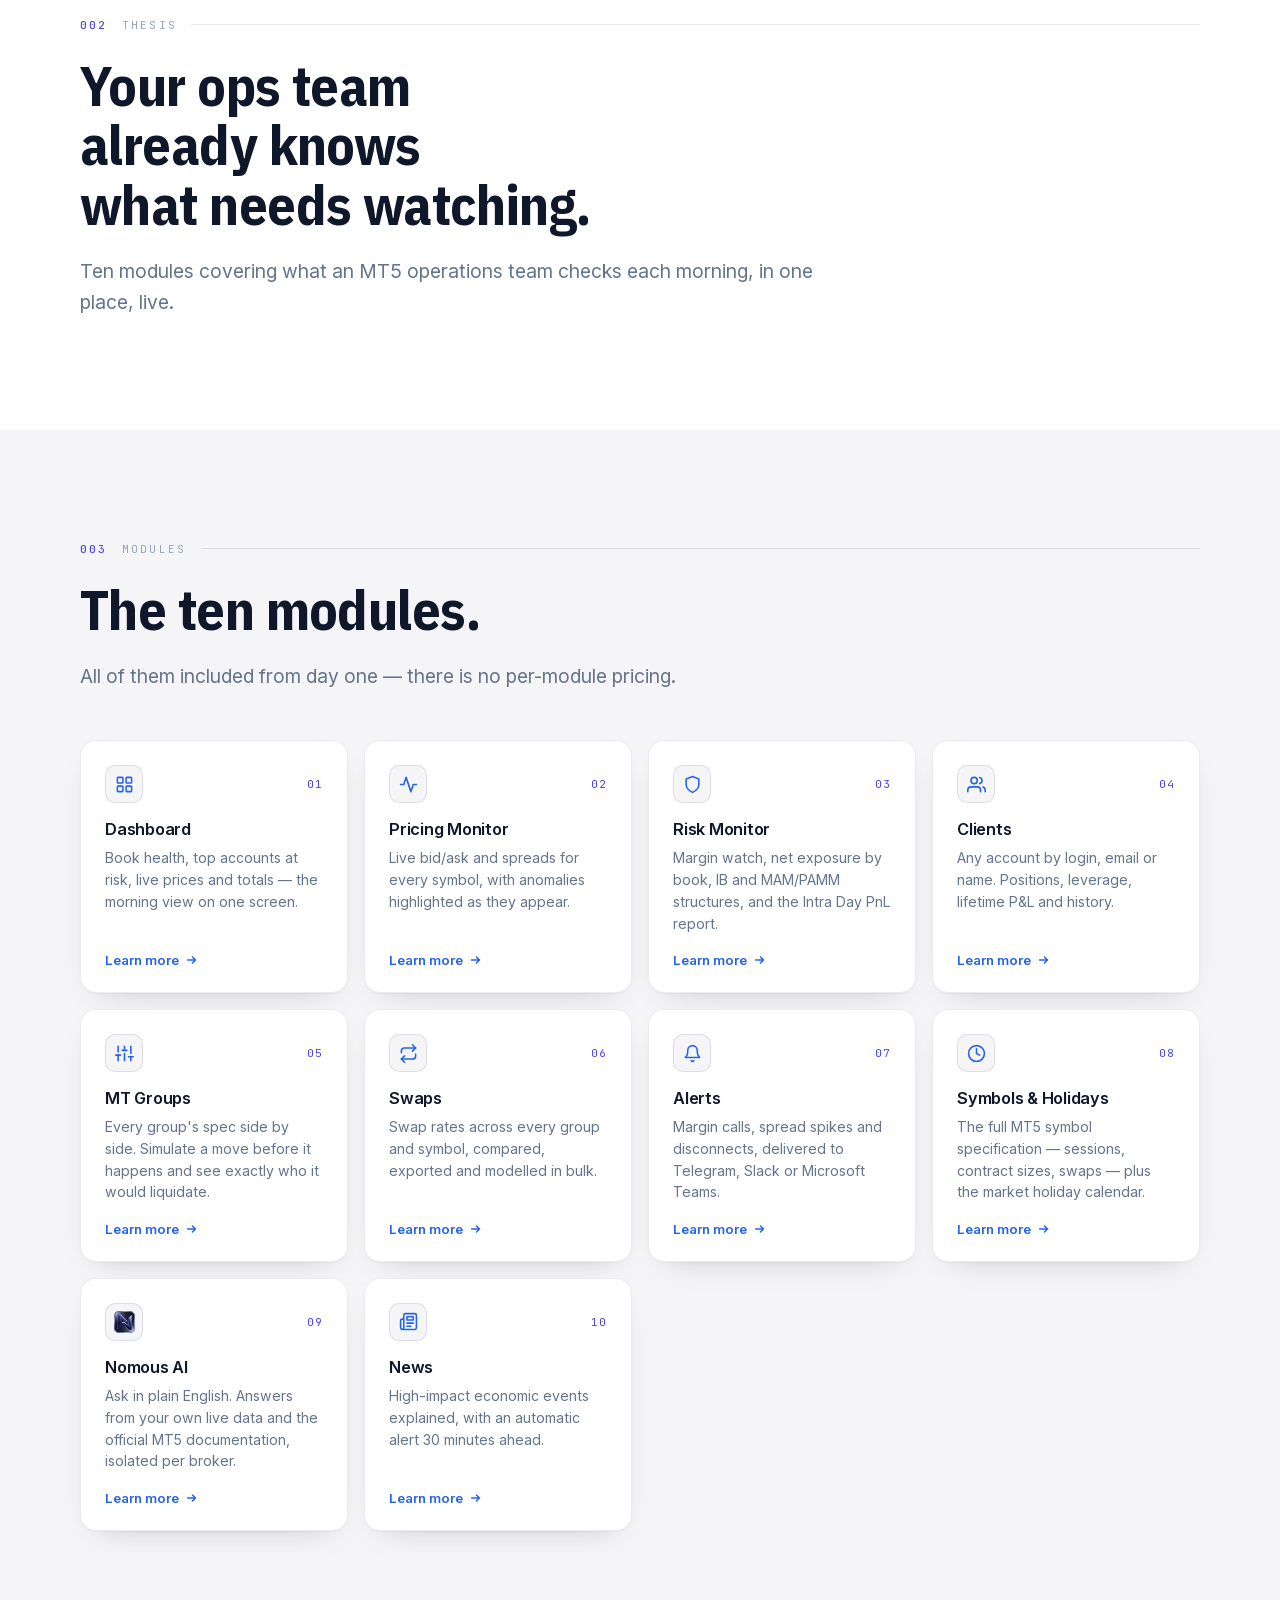
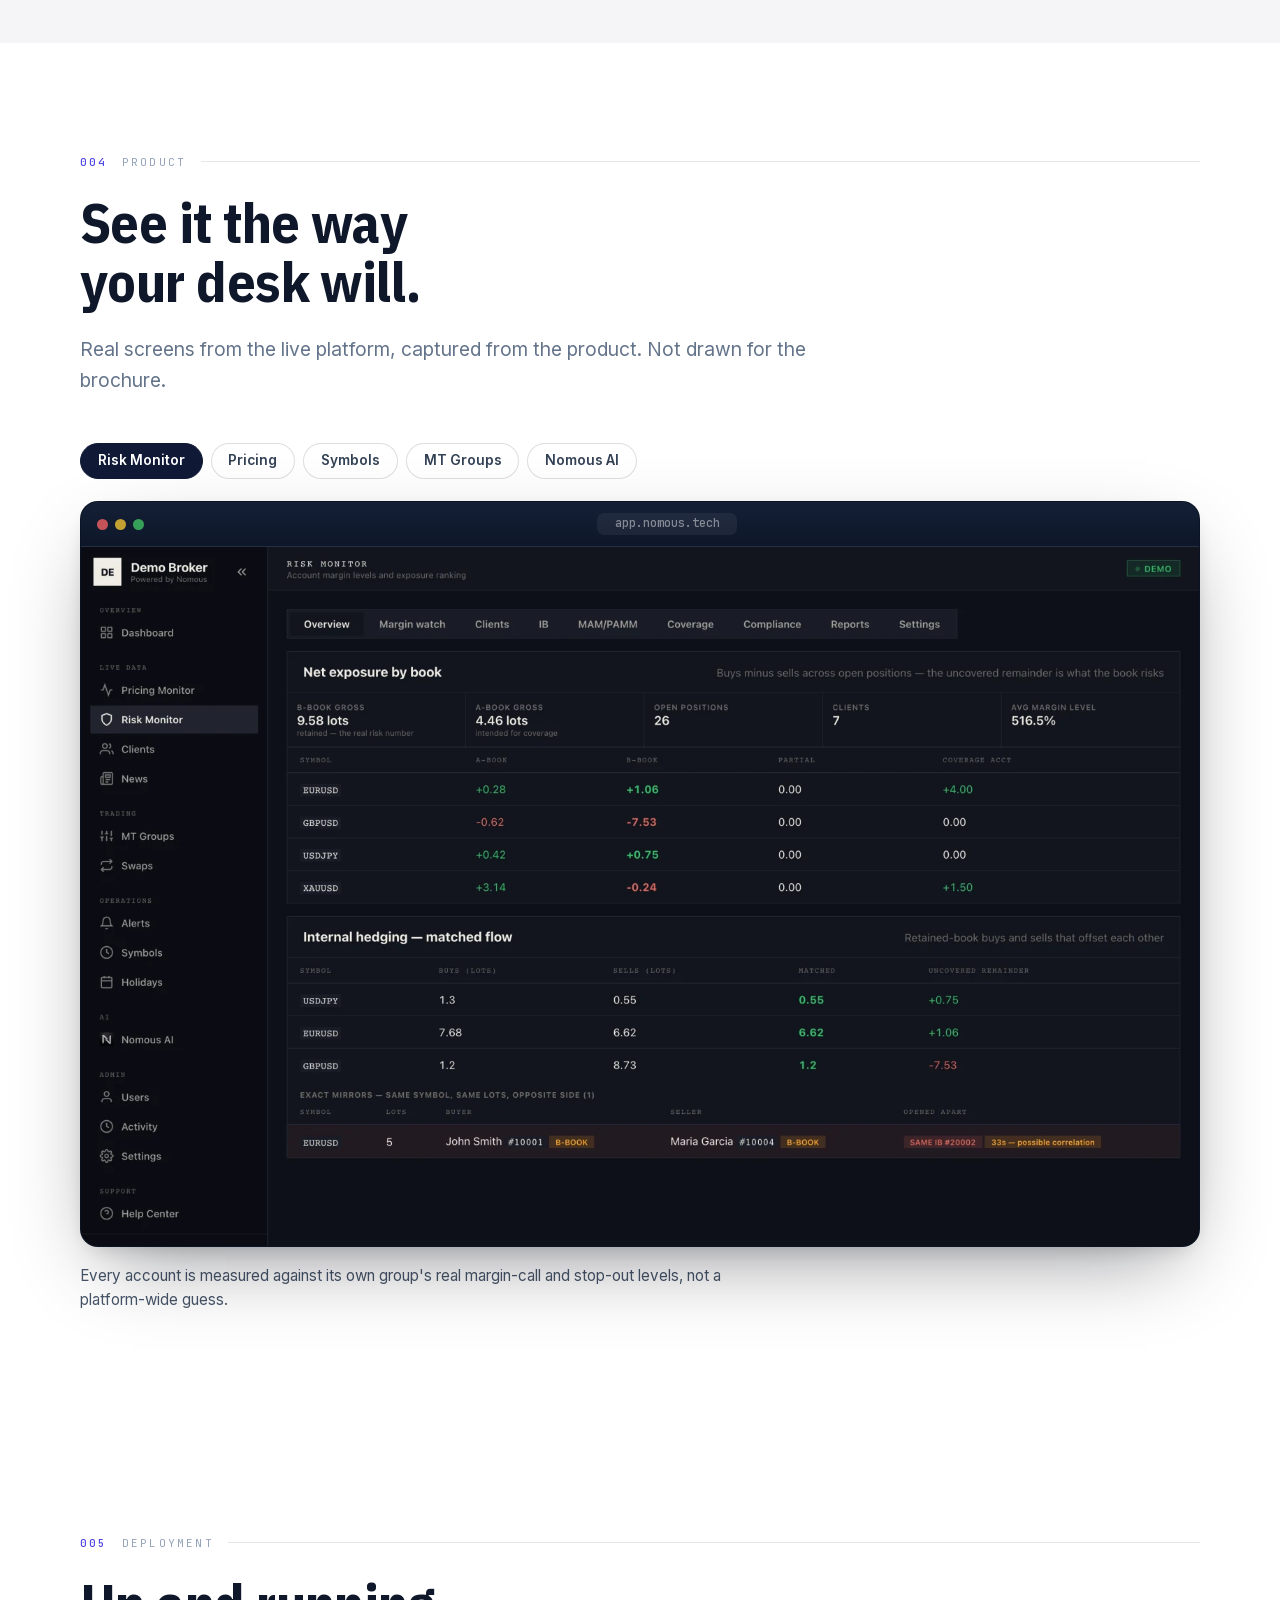
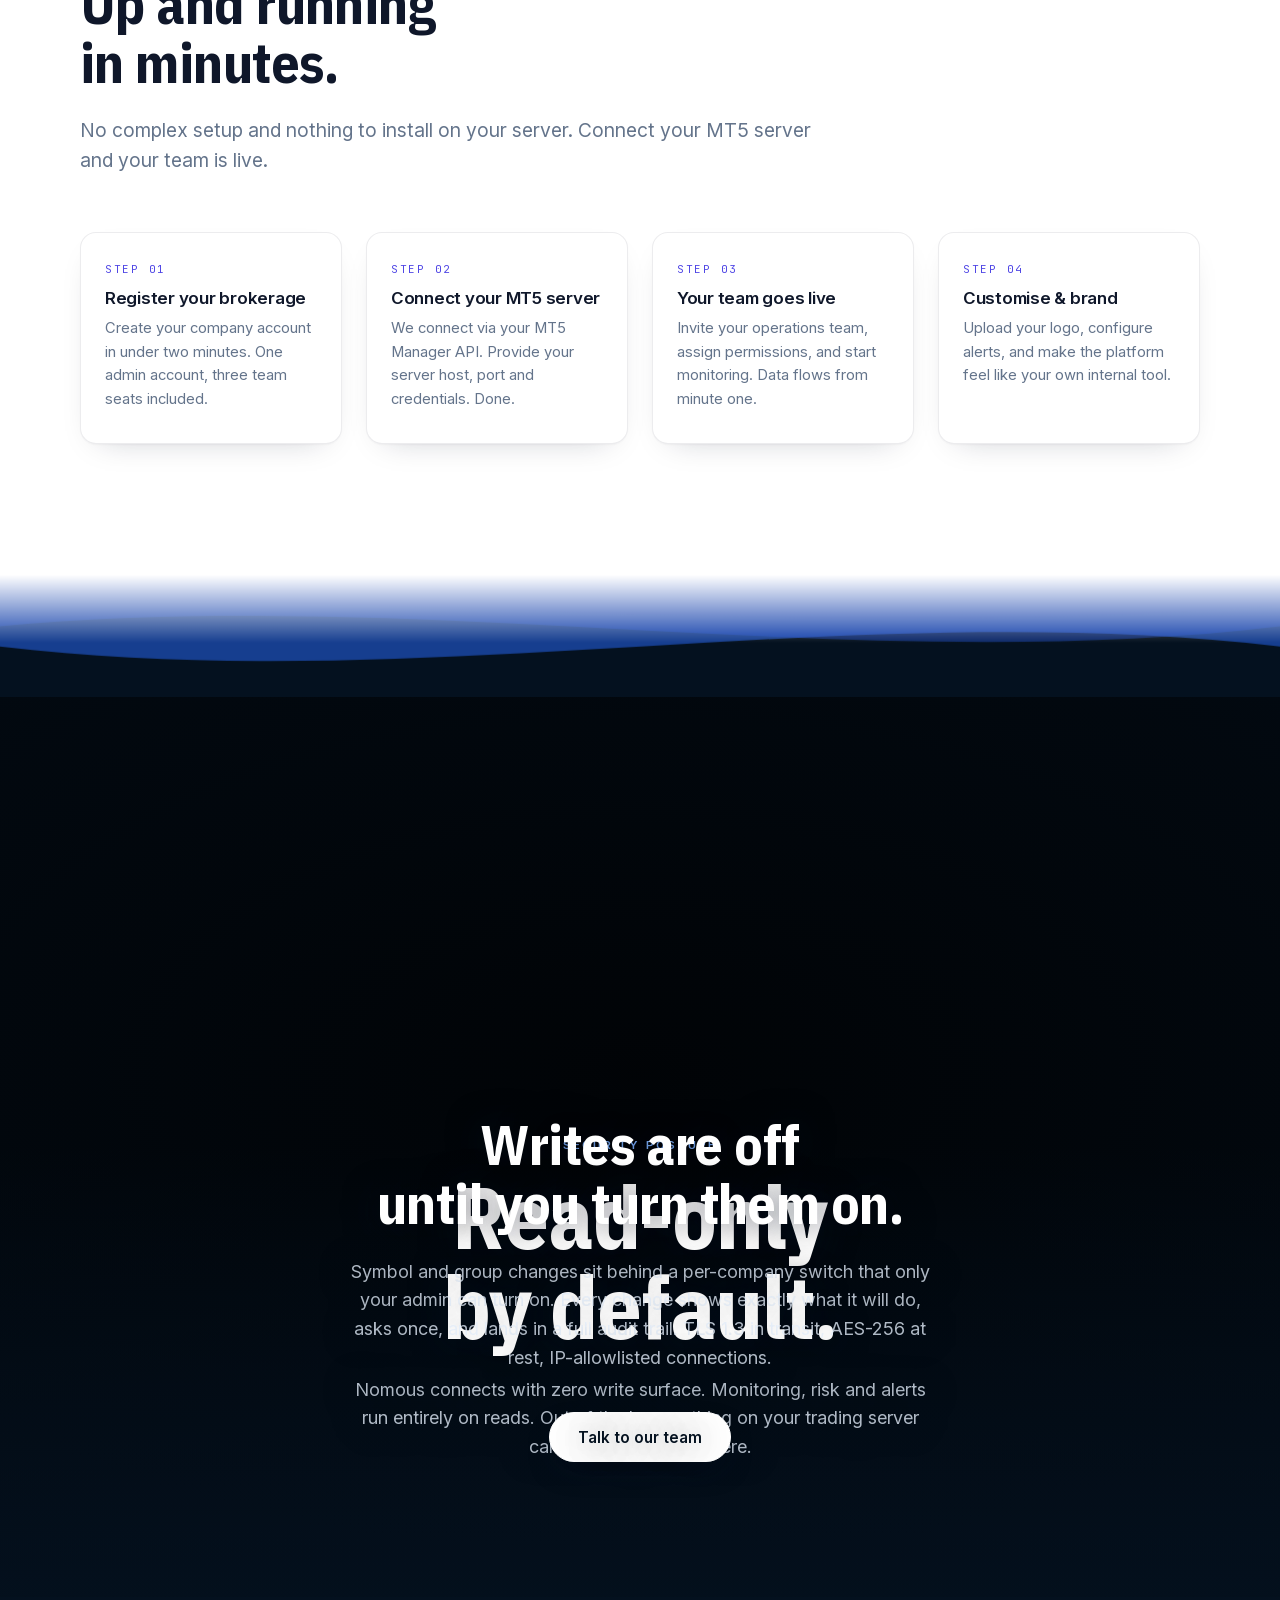
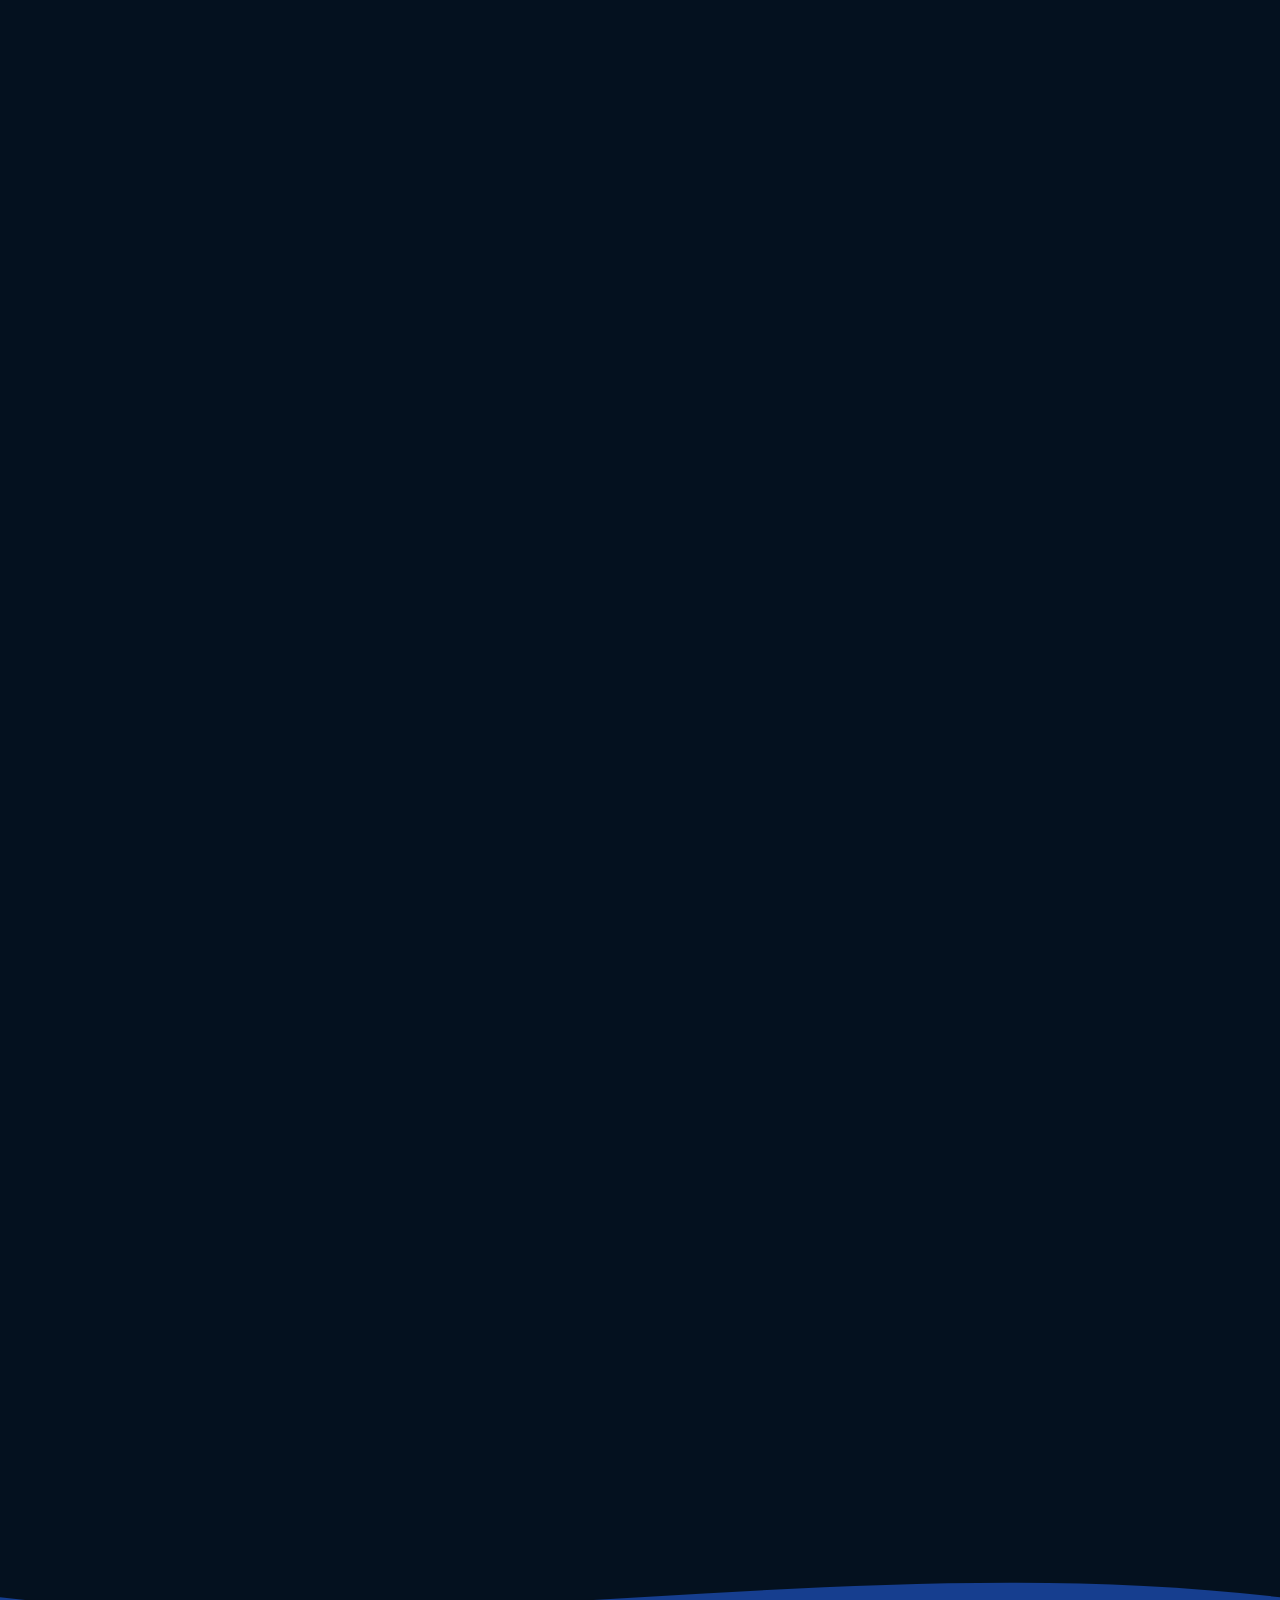
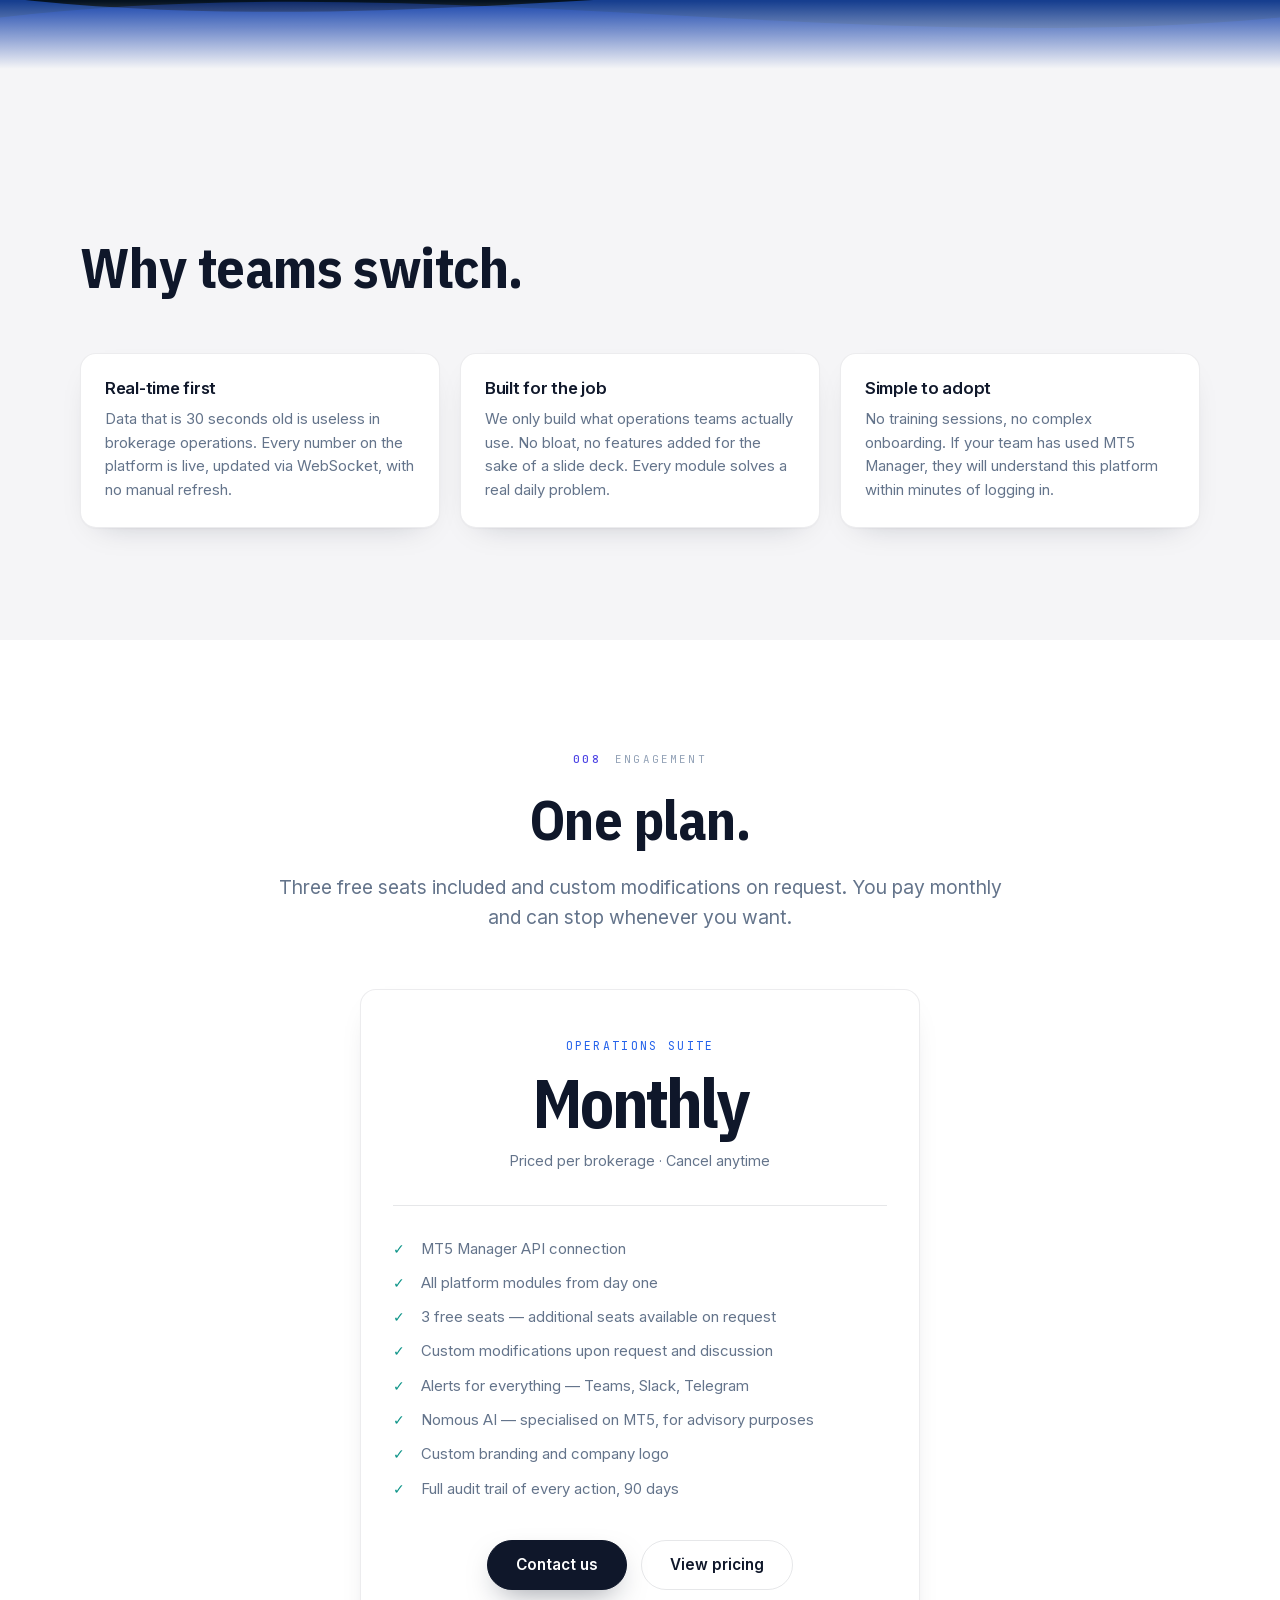
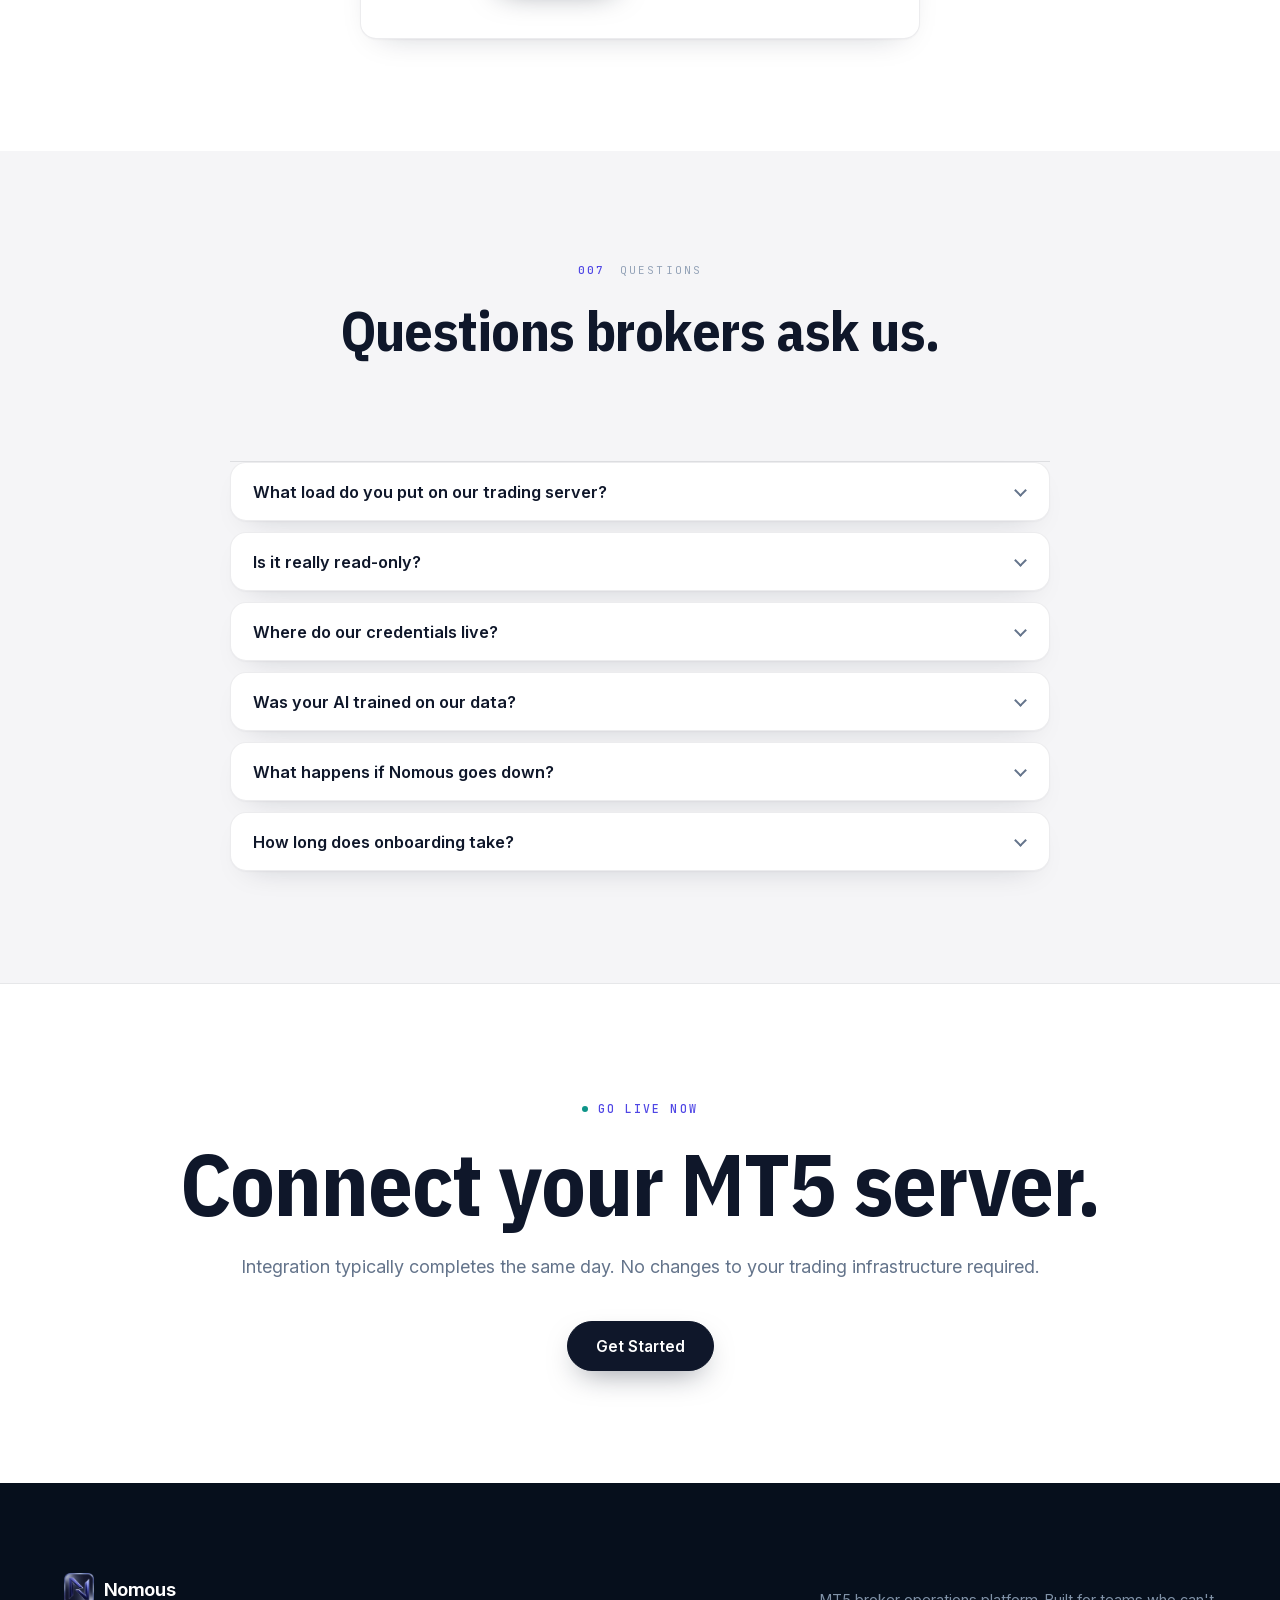
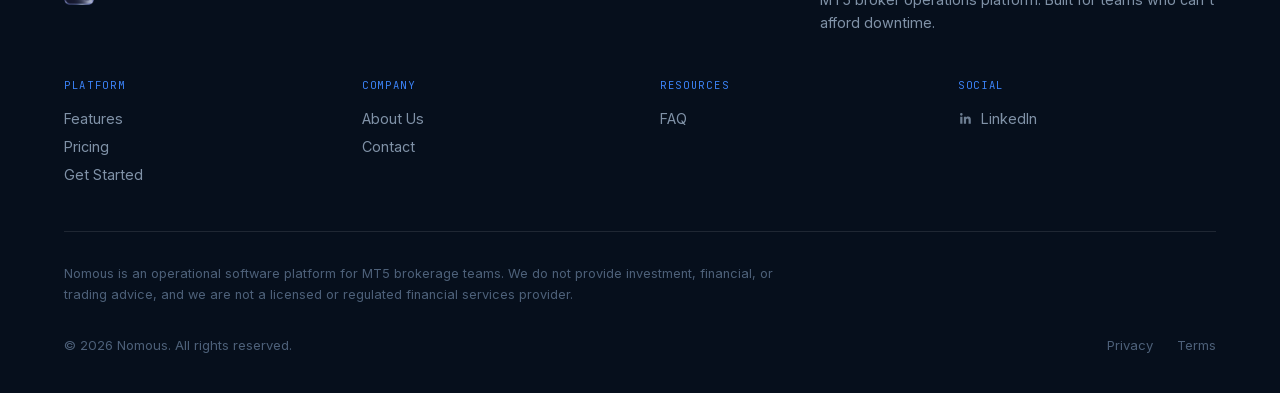
==== commit 25f6f7bc: "Fix: every module card on the homepage opened the wrong module Rebuilding the features page with ten" ====
--- a/index.html
+++ b/index.html
@@ -8,7 +8,7 @@
 
 <link rel="stylesheet" href="css/fonts.css?v=1">
 <link rel="stylesheet" href="css/style.css?v=3">
-<link rel="stylesheet" href="css/sections.css?v=6">
+<link rel="stylesheet" href="css/sections.css?v=8">
 </head>
 <body>
 
@@ -369,59 +369,65 @@
 
       <div class="modgrid" data-reveal>
         <a class="modcard" href="features.html#m01">
-          <span class="modcard__num">01</span>
+          <span class="modcard__top"><span class="modcard__icon" aria-hidden="true"><svg viewBox="0 0 24 24" fill="none" stroke="currentColor" stroke-width="2" stroke-linecap="round" stroke-linejoin="round"><rect x="3" y="3" width="7" height="7" rx="1"/><rect x="14" y="3" width="7" height="7" rx="1"/><rect x="3" y="14" width="7" height="7" rx="1"/><rect x="14" y="14" width="7" height="7" rx="1"/></svg></span><span class="modcard__num">01</span></span>
+          <span class="modcard__name">Dashboard</span>
+          <span class="modcard__desc">Book health, top accounts at risk, live prices and totals — the morning view on one screen.</span>
+          <span class="modcard__more">Learn more<svg viewBox="0 0 16 16" fill="none" stroke="currentColor" stroke-width="1.7" stroke-linecap="round" stroke-linejoin="round" aria-hidden="true"><path d="M3 8h9M8.5 4.5L12 8l-3.5 3.5"/></svg></span>
+        </a>
+        <a class="modcard" href="features.html#m02">
+          <span class="modcard__top"><span class="modcard__icon" aria-hidden="true"><svg viewBox="0 0 24 24" fill="none" stroke="currentColor" stroke-width="2" stroke-linecap="round" stroke-linejoin="round"><polyline points="22 12 18 12 15 21 9 3 6 12 2 12"/></svg></span><span class="modcard__num">02</span></span>
           <span class="modcard__name">Pricing Monitor</span>
           <span class="modcard__desc">Live bid/ask and spreads for every symbol, with anomalies highlighted as they appear.</span>
-        </a>
-        <a class="modcard" href="features.html#m02">
-          <span class="modcard__num">02</span>
+          <span class="modcard__more">Learn more<svg viewBox="0 0 16 16" fill="none" stroke="currentColor" stroke-width="1.7" stroke-linecap="round" stroke-linejoin="round" aria-hidden="true"><path d="M3 8h9M8.5 4.5L12 8l-3.5 3.5"/></svg></span>
+        </a>
+        <a class="modcard" href="features.html#m03">
+          <span class="modcard__top"><span class="modcard__icon" aria-hidden="true"><svg viewBox="0 0 24 24" fill="none" stroke="currentColor" stroke-width="2" stroke-linecap="round" stroke-linejoin="round"><path d="M12 22s8-4 8-10V5l-8-3-8 3v7c0 6 8 10 8 10z"/></svg></span><span class="modcard__num">03</span></span>
           <span class="modcard__name">Risk Monitor</span>
-          <span class="modcard__desc">Equity, margin and floating P&amp;L per account, measured against each group's real stop-out levels.</span>
-        </a>
-        <a class="modcard" href="features.html#m03">
-          <span class="modcard__num">03</span>
+          <span class="modcard__desc">Margin watch, net exposure by book, IB and MAM/PAMM structures, and the Intra Day PnL report.</span>
+          <span class="modcard__more">Learn more<svg viewBox="0 0 16 16" fill="none" stroke="currentColor" stroke-width="1.7" stroke-linecap="round" stroke-linejoin="round" aria-hidden="true"><path d="M3 8h9M8.5 4.5L12 8l-3.5 3.5"/></svg></span>
+        </a>
+        <a class="modcard" href="features.html#m04">
+          <span class="modcard__top"><span class="modcard__icon" aria-hidden="true"><svg viewBox="0 0 24 24" fill="none" stroke="currentColor" stroke-width="2" stroke-linecap="round" stroke-linejoin="round"><path d="M17 21v-2a4 4 0 00-4-4H5a4 4 0 00-4 4v2"/><circle cx="9" cy="7" r="4"/><path d="M23 21v-2a4 4 0 00-3-3.87"/><path d="M16 3.13a4 4 0 010 7.75"/></svg></span><span class="modcard__num">04</span></span>
           <span class="modcard__name">Clients</span>
           <span class="modcard__desc">Any account by login, email or name. Positions, leverage, lifetime P&amp;L and history.</span>
-        </a>
-        <a class="modcard" href="features.html#m04">
-          <span class="modcard__num">04</span>
+          <span class="modcard__more">Learn more<svg viewBox="0 0 16 16" fill="none" stroke="currentColor" stroke-width="1.7" stroke-linecap="round" stroke-linejoin="round" aria-hidden="true"><path d="M3 8h9M8.5 4.5L12 8l-3.5 3.5"/></svg></span>
+        </a>
+        <a class="modcard" href="features.html#m05">
+          <span class="modcard__top"><span class="modcard__icon" aria-hidden="true"><svg viewBox="0 0 24 24" fill="none" stroke="currentColor" stroke-width="2" stroke-linecap="round" stroke-linejoin="round"><line x1="4" y1="21" x2="4" y2="14"/><line x1="4" y1="10" x2="4" y2="3"/><line x1="12" y1="21" x2="12" y2="12"/><line x1="12" y1="8" x2="12" y2="3"/><line x1="20" y1="21" x2="20" y2="16"/><line x1="20" y1="12" x2="20" y2="3"/><line x1="1" y1="14" x2="7" y2="14"/><line x1="9" y1="8" x2="15" y2="8"/><line x1="17" y1="16" x2="23" y2="16"/></svg></span><span class="modcard__num">05</span></span>
           <span class="modcard__name">MT Groups</span>
           <span class="modcard__desc">Every group's spec side by side. Simulate a move before it happens and see exactly who it would liquidate.</span>
+          <span class="modcard__more">Learn more<svg viewBox="0 0 16 16" fill="none" stroke="currentColor" stroke-width="1.7" stroke-linecap="round" stroke-linejoin="round" aria-hidden="true"><path d="M3 8h9M8.5 4.5L12 8l-3.5 3.5"/></svg></span>
         </a>
         <a class="modcard" href="features.html#m06">
-          <span class="modcard__num">05</span>
-          <span class="modcard__name">Symbols</span>
-          <span class="modcard__desc">The full symbol specification straight from MT5: sessions, swaps, margins, contract sizes.</span>
-        </a>
-        <a class="modcard" href="features.html#m04">
-          <span class="modcard__num">06</span>
+          <span class="modcard__top"><span class="modcard__icon" aria-hidden="true"><svg viewBox="0 0 24 24" fill="none" stroke="currentColor" stroke-width="2" stroke-linecap="round" stroke-linejoin="round"><polyline points="17 1 21 5 17 9"/><path d="M3 11V9a4 4 0 014-4h14"/><polyline points="7 23 3 19 7 15"/><path d="M21 13v2a4 4 0 01-4 4H3"/></svg></span><span class="modcard__num">06</span></span>
           <span class="modcard__name">Swaps</span>
           <span class="modcard__desc">Swap rates across every group and symbol, compared, exported and modelled in bulk.</span>
-        </a>
-        <a class="modcard" href="features.html#m05">
-          <span class="modcard__num">07</span>
+          <span class="modcard__more">Learn more<svg viewBox="0 0 16 16" fill="none" stroke="currentColor" stroke-width="1.7" stroke-linecap="round" stroke-linejoin="round" aria-hidden="true"><path d="M3 8h9M8.5 4.5L12 8l-3.5 3.5"/></svg></span>
+        </a>
+        <a class="modcard" href="features.html#m07">
+          <span class="modcard__top"><span class="modcard__icon" aria-hidden="true"><svg viewBox="0 0 24 24" fill="none" stroke="currentColor" stroke-width="2" stroke-linecap="round" stroke-linejoin="round"><path d="M18 8A6 6 0 006 8c0 7-3 9-3 9h18s-3-2-3-9"/><path d="M13.73 21a2 2 0 01-3.46 0"/></svg></span><span class="modcard__num">07</span></span>
           <span class="modcard__name">Alerts</span>
           <span class="modcard__desc">Margin calls, spread spikes and disconnects, delivered to Telegram, Slack or Microsoft Teams.</span>
-        </a>
-        <a class="modcard" href="features.html#m06">
-          <span class="modcard__num">08</span>
-          <span class="modcard__name">Holidays</span>
-          <span class="modcard__desc">Market holidays per symbol group, with live open/closed state for every session.</span>
-        </a>
-        <a class="modcard" href="features.html#m07">
-          <span class="modcard__num">09</span>
+          <span class="modcard__more">Learn more<svg viewBox="0 0 16 16" fill="none" stroke="currentColor" stroke-width="1.7" stroke-linecap="round" stroke-linejoin="round" aria-hidden="true"><path d="M3 8h9M8.5 4.5L12 8l-3.5 3.5"/></svg></span>
+        </a>
+        <a class="modcard" href="features.html#m08">
+          <span class="modcard__top"><span class="modcard__icon" aria-hidden="true"><svg viewBox="0 0 24 24" fill="none" stroke="currentColor" stroke-width="2" stroke-linecap="round" stroke-linejoin="round"><circle cx="12" cy="12" r="10"/><polyline points="12 6 12 12 16 14"/></svg></span><span class="modcard__num">08</span></span>
+          <span class="modcard__name">Symbols &amp; Holidays</span>
+          <span class="modcard__desc">The full MT5 symbol specification — sessions, contract sizes, swaps — plus the market holiday calendar.</span>
+          <span class="modcard__more">Learn more<svg viewBox="0 0 16 16" fill="none" stroke="currentColor" stroke-width="1.7" stroke-linecap="round" stroke-linejoin="round" aria-hidden="true"><path d="M3 8h9M8.5 4.5L12 8l-3.5 3.5"/></svg></span>
+        </a>
+        <a class="modcard" href="features.html#m09">
+          <span class="modcard__top"><span class="modcard__icon modcard__icon--logo" aria-hidden="true"><img src="assets/brand/logo-n-nav.webp" alt="" width="21" height="22"></span><span class="modcard__num">09</span></span>
           <span class="modcard__name">Nomous AI</span>
           <span class="modcard__desc">Ask in plain English. Answers from your own live data and the official MT5 documentation, isolated per broker.</span>
-        </a>
-        <a class="modcard" href="features.html#m08">
-          <span class="modcard__num">10</span>
+          <span class="modcard__more">Learn more<svg viewBox="0 0 16 16" fill="none" stroke="currentColor" stroke-width="1.7" stroke-linecap="round" stroke-linejoin="round" aria-hidden="true"><path d="M3 8h9M8.5 4.5L12 8l-3.5 3.5"/></svg></span>
+        </a>
+        <a class="modcard" href="features.html#m10">
+          <span class="modcard__top"><span class="modcard__icon" aria-hidden="true"><svg viewBox="0 0 24 24" fill="none" stroke="currentColor" stroke-width="2" stroke-linecap="round" stroke-linejoin="round"><path d="M4 22h16a2 2 0 002-2V4a2 2 0 00-2-2H8a2 2 0 00-2 2v16a2 2 0 01-2 2zm0 0a2 2 0 01-2-2v-9c0-1.1.9-2 2-2h2"/><path d="M18 14h-8M15 18h-5M10 6h8v4h-8V6z"/></svg></span><span class="modcard__num">10</span></span>
           <span class="modcard__name">News</span>
           <span class="modcard__desc">High-impact economic events explained, with an automatic alert 30 minutes ahead.</span>
-        </a>
-      </div>
-
-      <div class="actions" data-reveal>
-        <a class="btn btn--ghost" href="features.html">Explore all features</a>
+          <span class="modcard__more">Learn more<svg viewBox="0 0 16 16" fill="none" stroke="currentColor" stroke-width="1.7" stroke-linecap="round" stroke-linejoin="round" aria-hidden="true"><path d="M3 8h9M8.5 4.5L12 8l-3.5 3.5"/></svg></span>
+        </a>
       </div>
     </div>
   </section>
--- a/css/sections.css
+++ b/css/sections.css
@@ -378,9 +378,42 @@
 
 /* These are spans inside an <a>; without display:block the vertical margins
    below collapse to nothing and all three run together on one line. */
-.modcard__num,
 .modcard__name,
 .modcard__desc { display: block; }
+
+/* The card is a flex column so "Learn more" can be pushed to the bottom edge
+   and line up across cards of unequal description length. */
+.modcard { display: flex; flex-direction: column; }
+
+.modcard__top {
+  display: flex;
+  align-items: center;
+  justify-content: space-between;
+  gap: 1rem;
+}
+.modcard__icon {
+  display: inline-flex;
+  align-items: center;
+  justify-content: center;
+  width: 38px;
+  height: 38px;
+  border-radius: 10px;
+  background: var(--bg-alt);
+  border: 1px solid var(--hairline);
+  color: var(--accent-text);
+  transition: background 0.35s var(--ease), color 0.35s var(--ease),
+              border-color 0.35s var(--ease);
+}
+.modcard__icon svg { width: 19px; height: 19px; display: block; }
+/* The AI module carries the brand mark in the app's sidebar rather than a
+   line icon; the card matches, so the two read as the same product. */
+.modcard__icon--logo img { display: block; }
+.modcard:hover .modcard__icon--logo { background: var(--bg-alt); border-color: var(--hairline); }
+.modcard:hover .modcard__icon {
+  background: var(--accent);
+  border-color: var(--accent);
+  color: #fff;
+}
 
 .modcard__num {
   font-family: var(--mono);
@@ -389,7 +422,7 @@
   letter-spacing: 0.1em;
 }
 .modcard__name {
-  margin-top: 0.75rem;
+  margin-top: 1rem;
   font-size: 1.02rem;
   font-weight: 600;
   letter-spacing: -0.015em;
@@ -401,6 +434,25 @@
   line-height: 1.55;
   color: var(--text-dim);
 }
+
+/* margin-top:auto pins this to the bottom of the card whatever the
+   description above it does. */
+.modcard__more {
+  margin-top: auto;
+  padding-top: 1.1rem;
+  display: inline-flex;
+  align-items: center;
+  gap: 0.4rem;
+  font-size: 0.83rem;
+  font-weight: 600;
+  color: var(--accent-text);
+}
+.modcard__more svg {
+  width: 14px;
+  height: 14px;
+  transition: transform 0.3s var(--ease);
+}
+.modcard:hover .modcard__more svg { transform: translateX(3px); }
 
 /* ------------------------------------------------------------
    Deployment steps
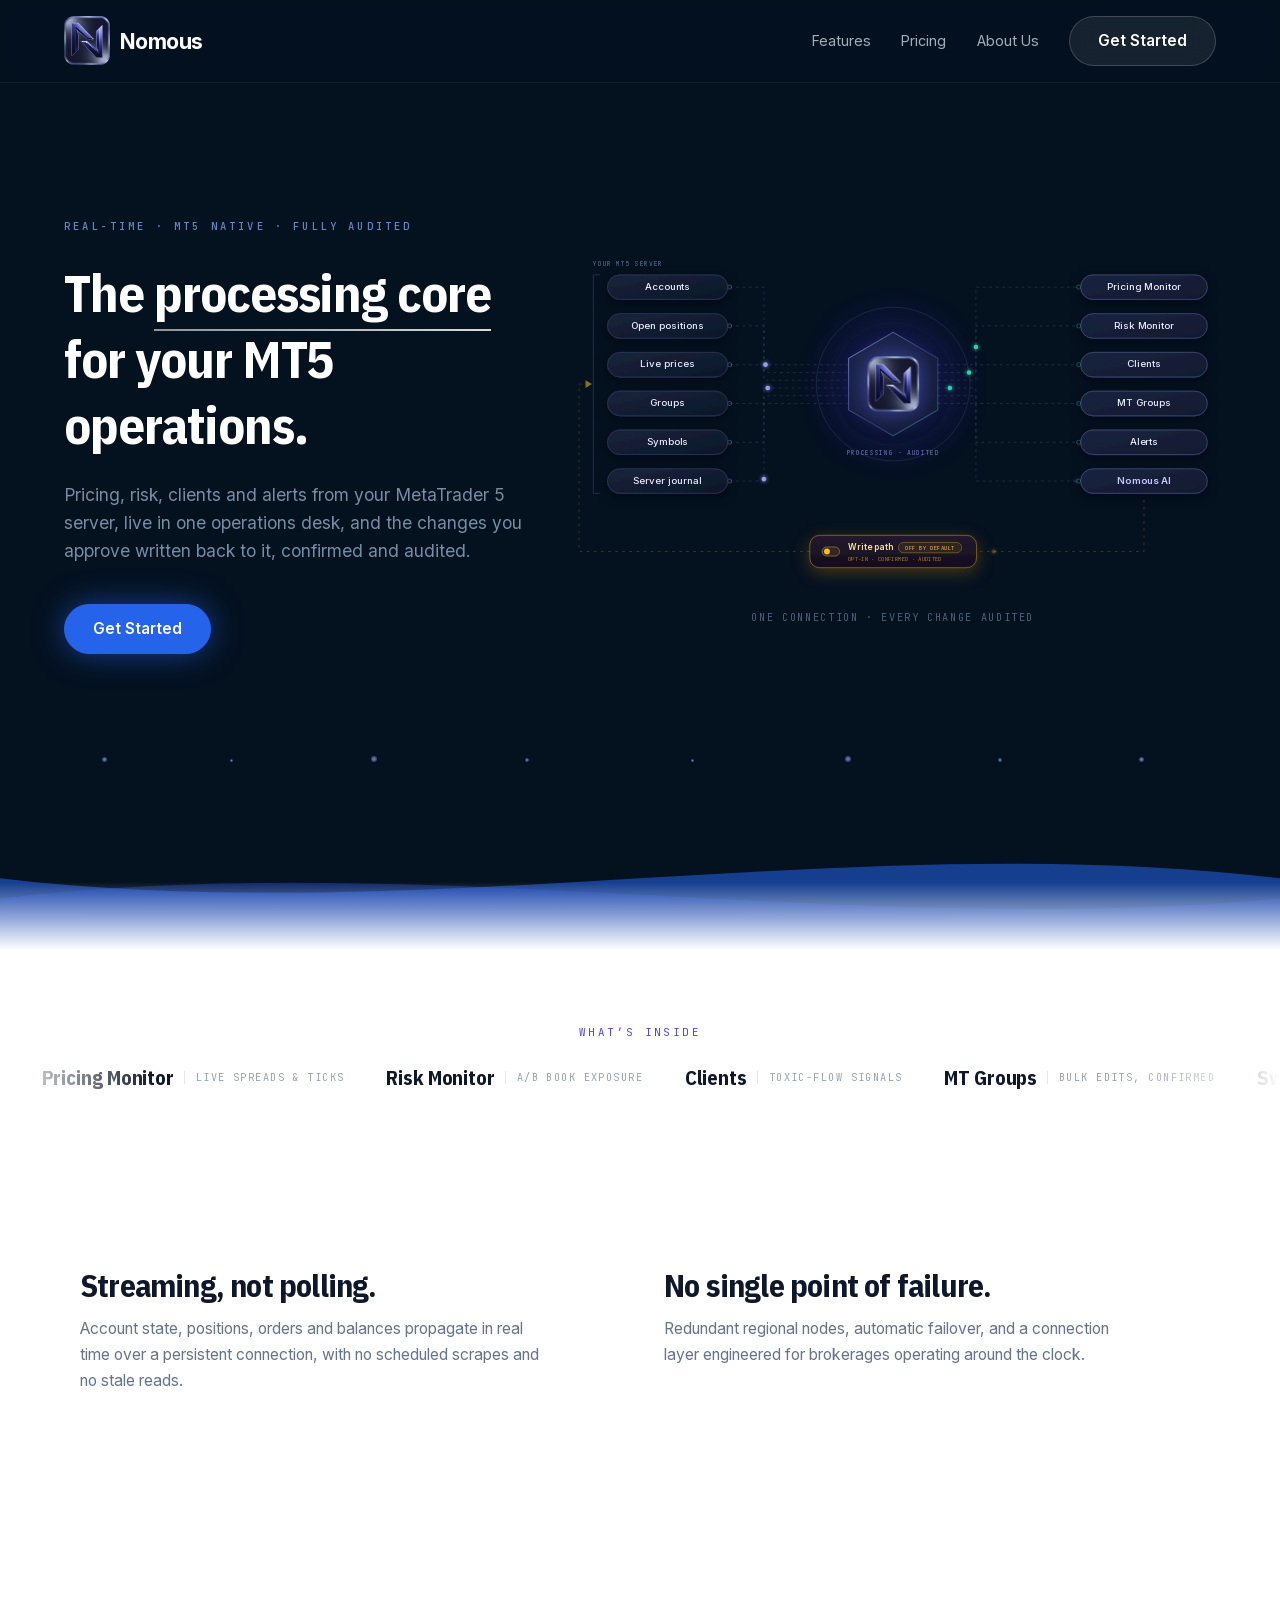
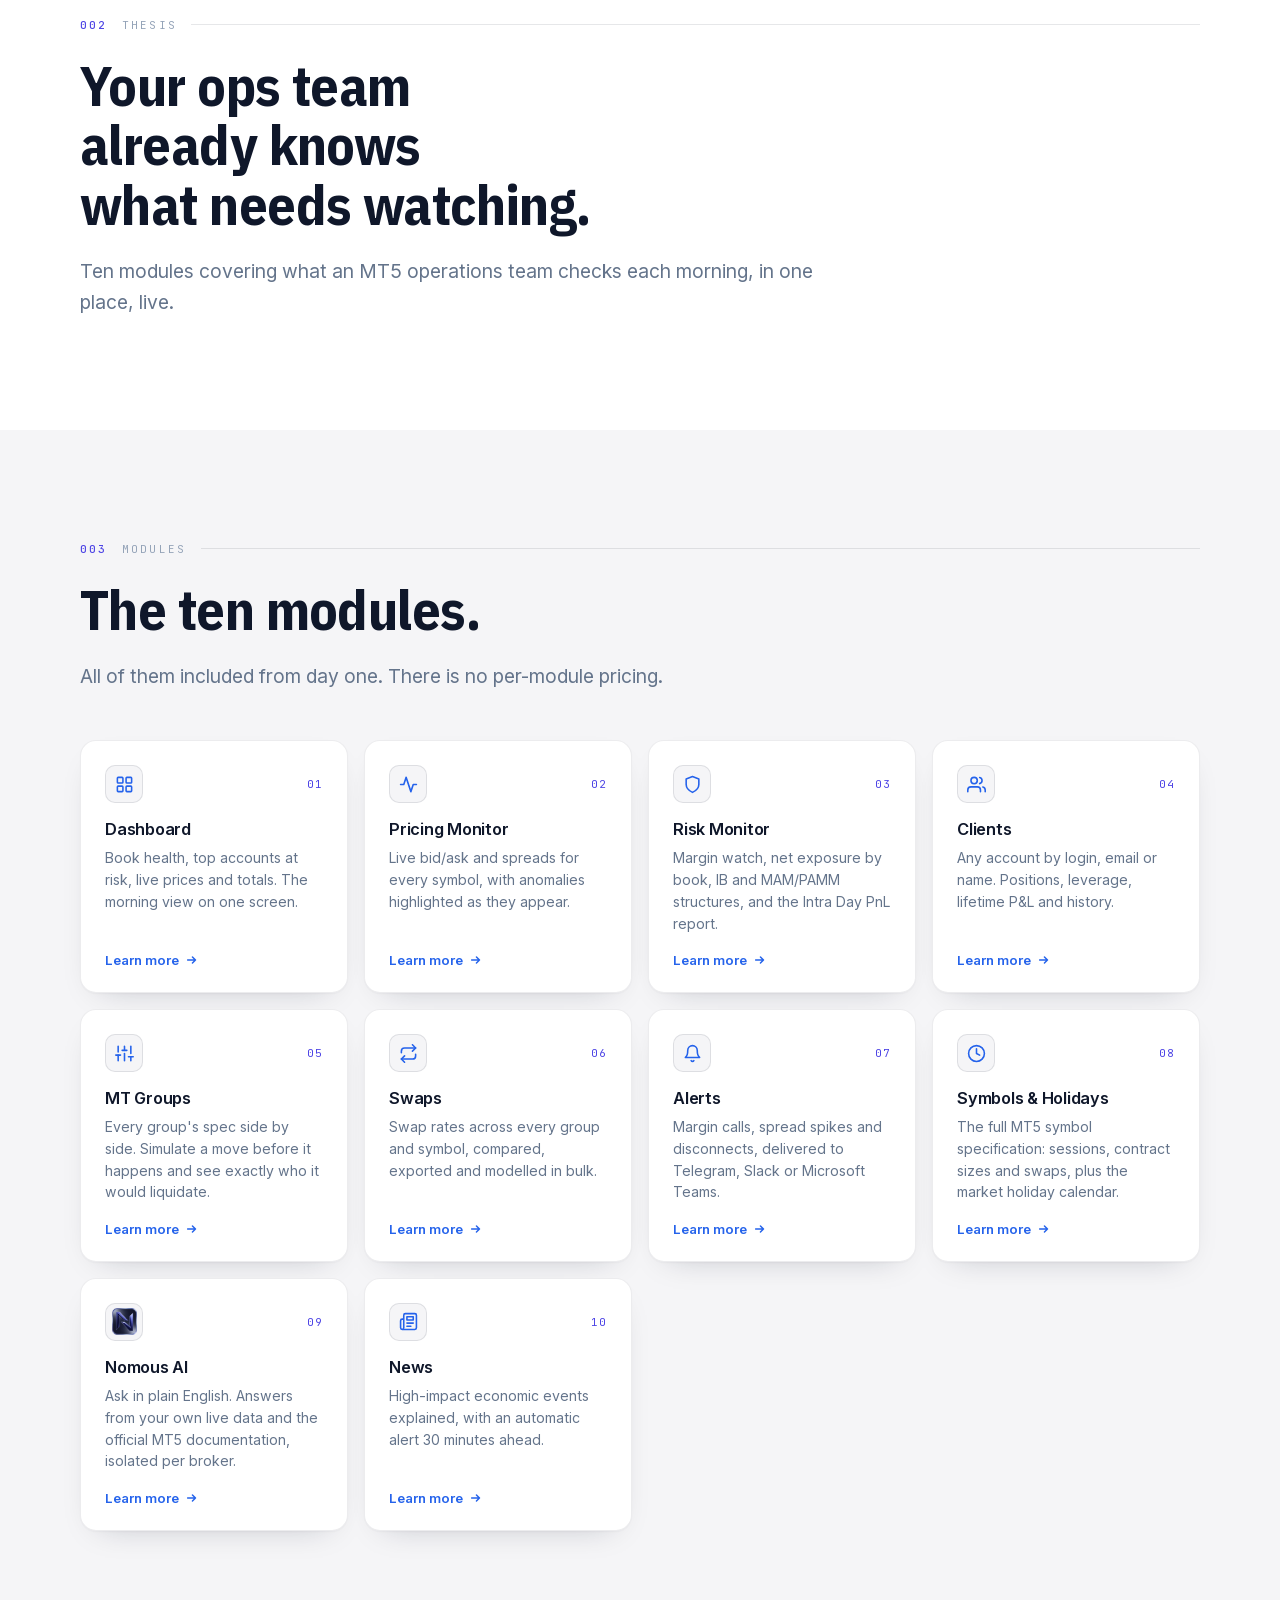
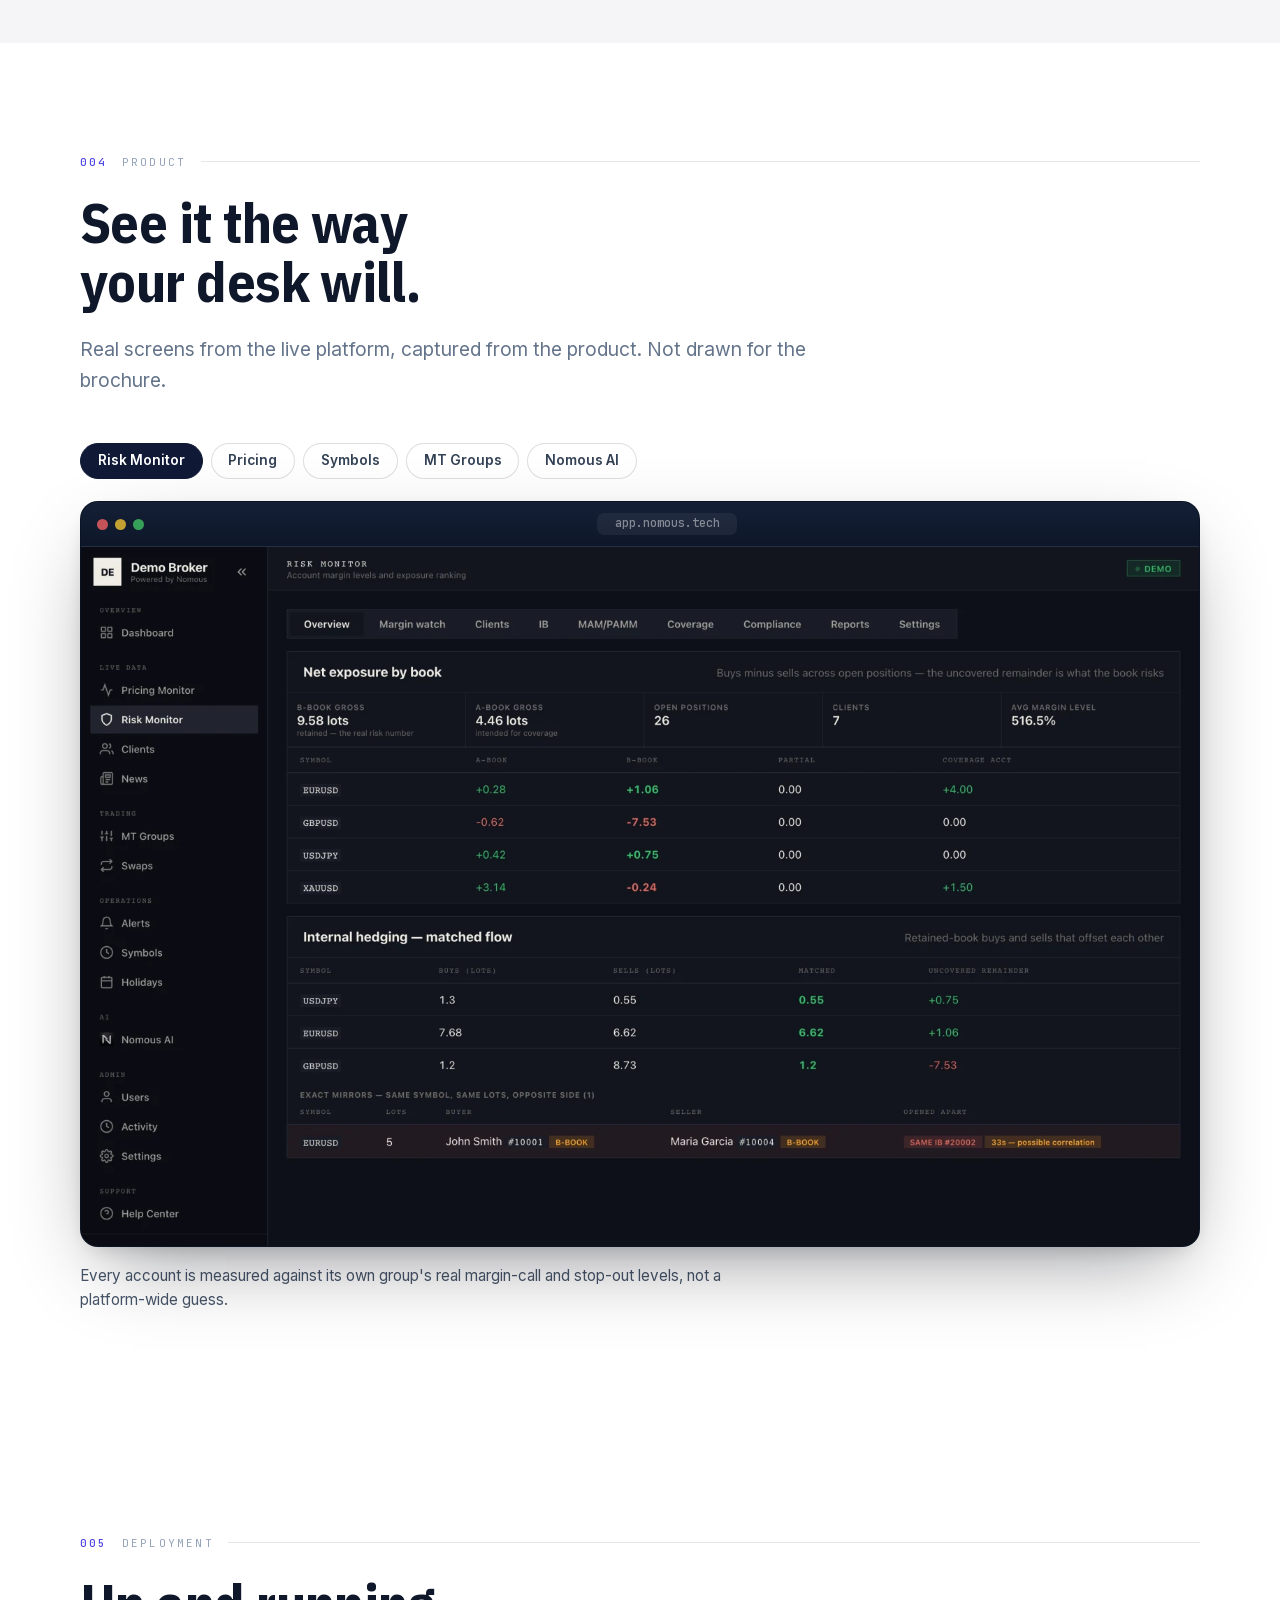
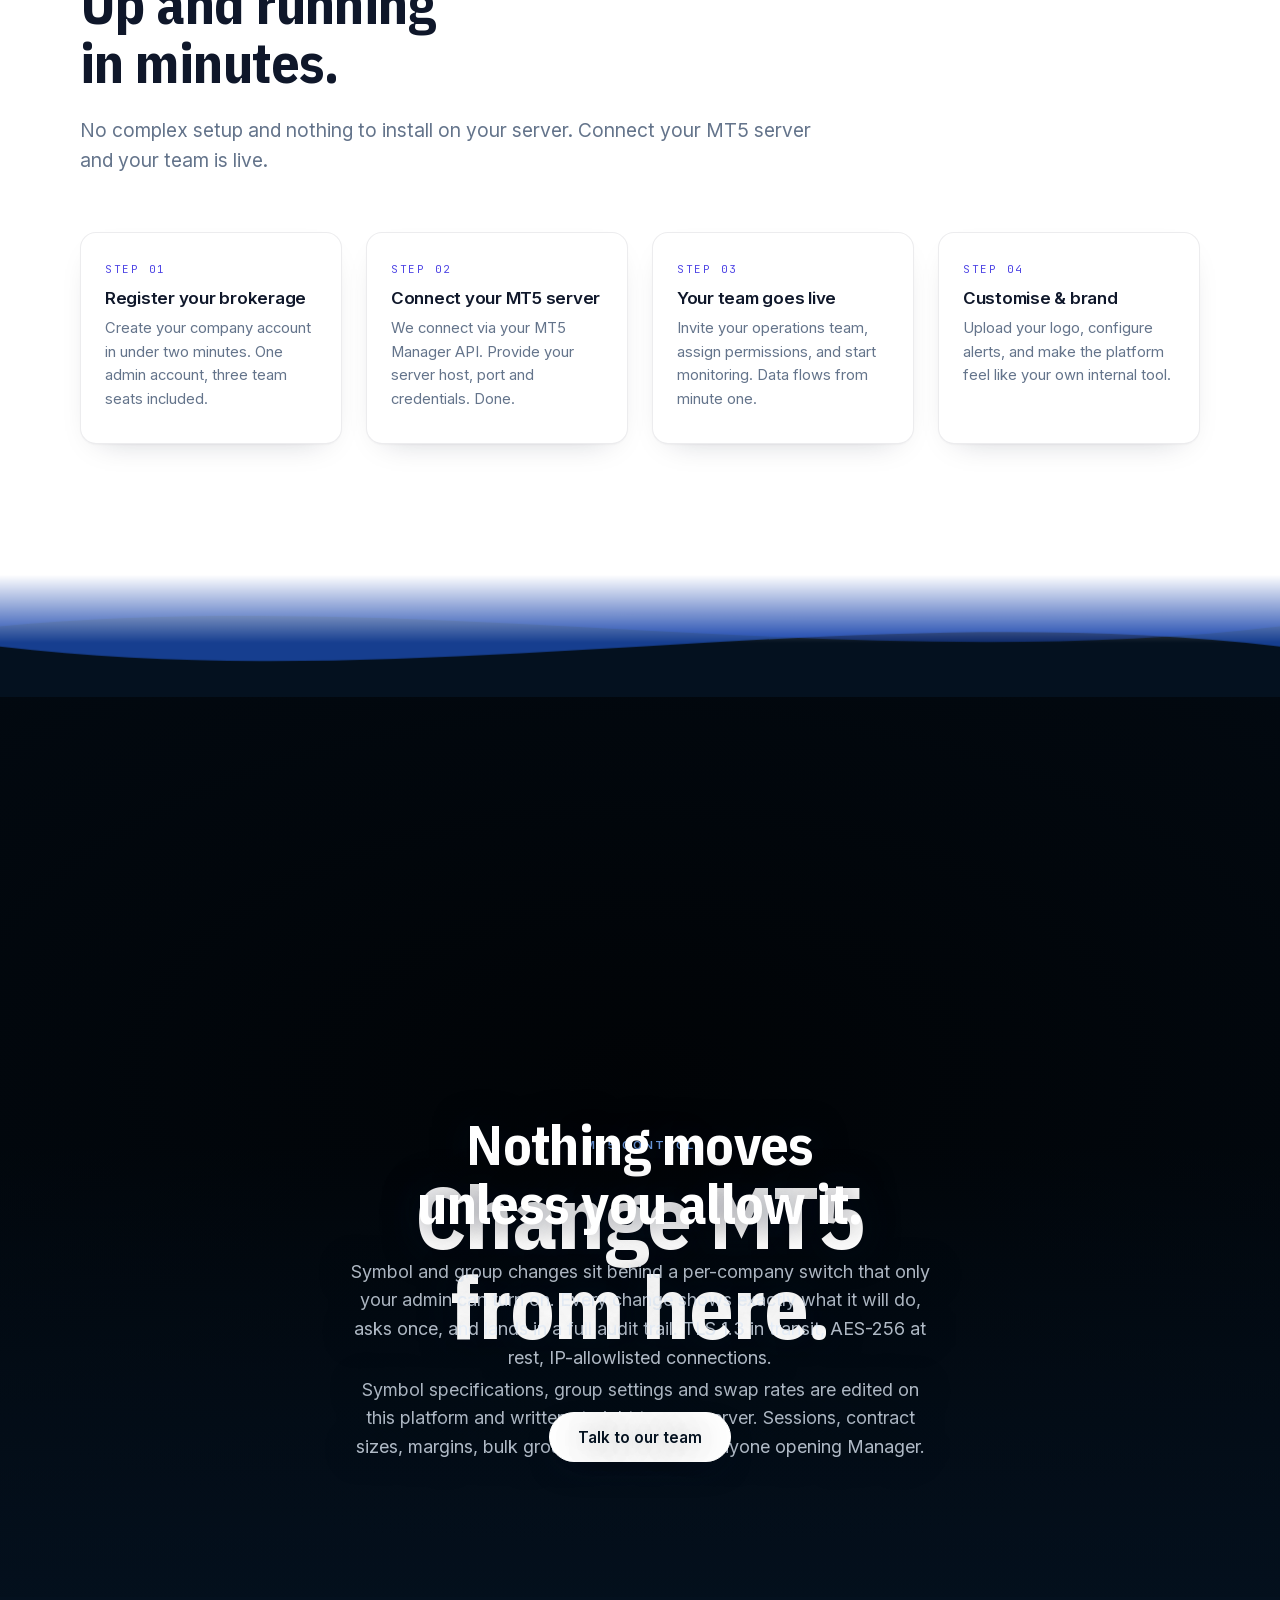
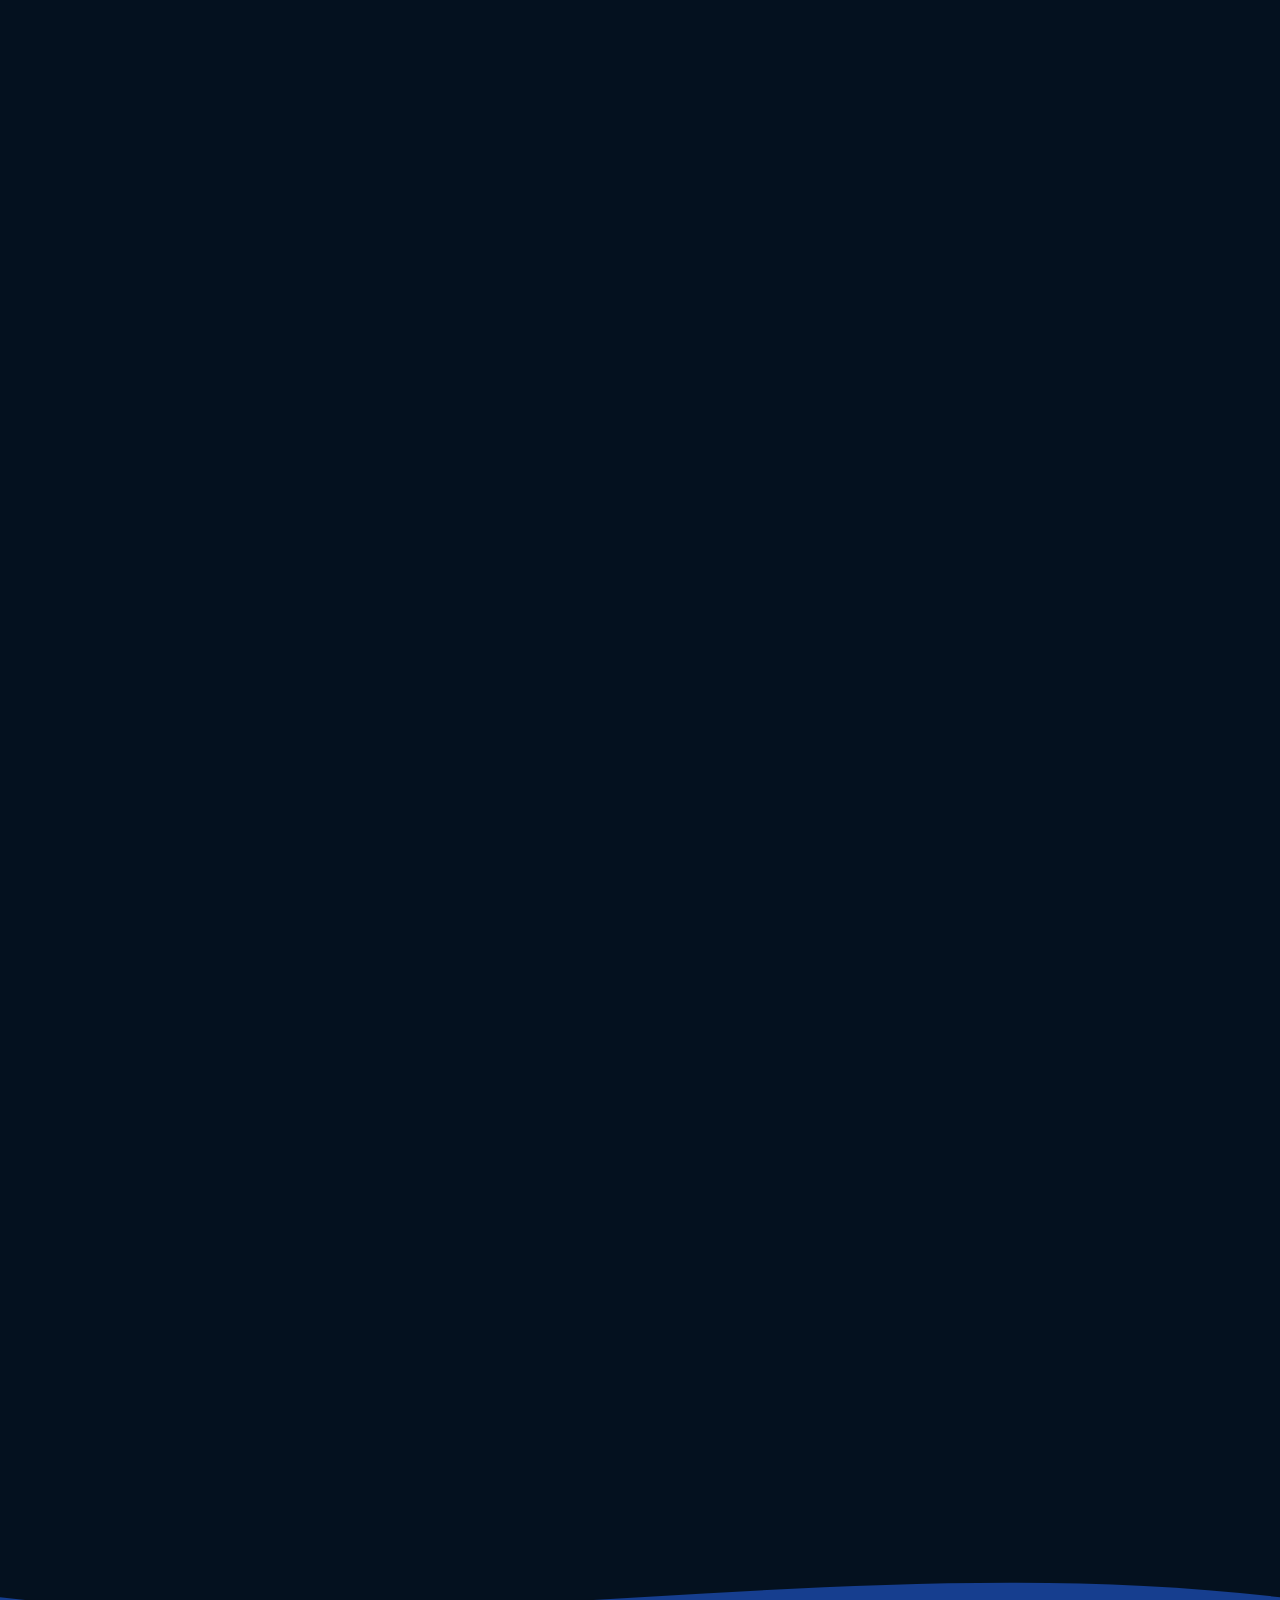
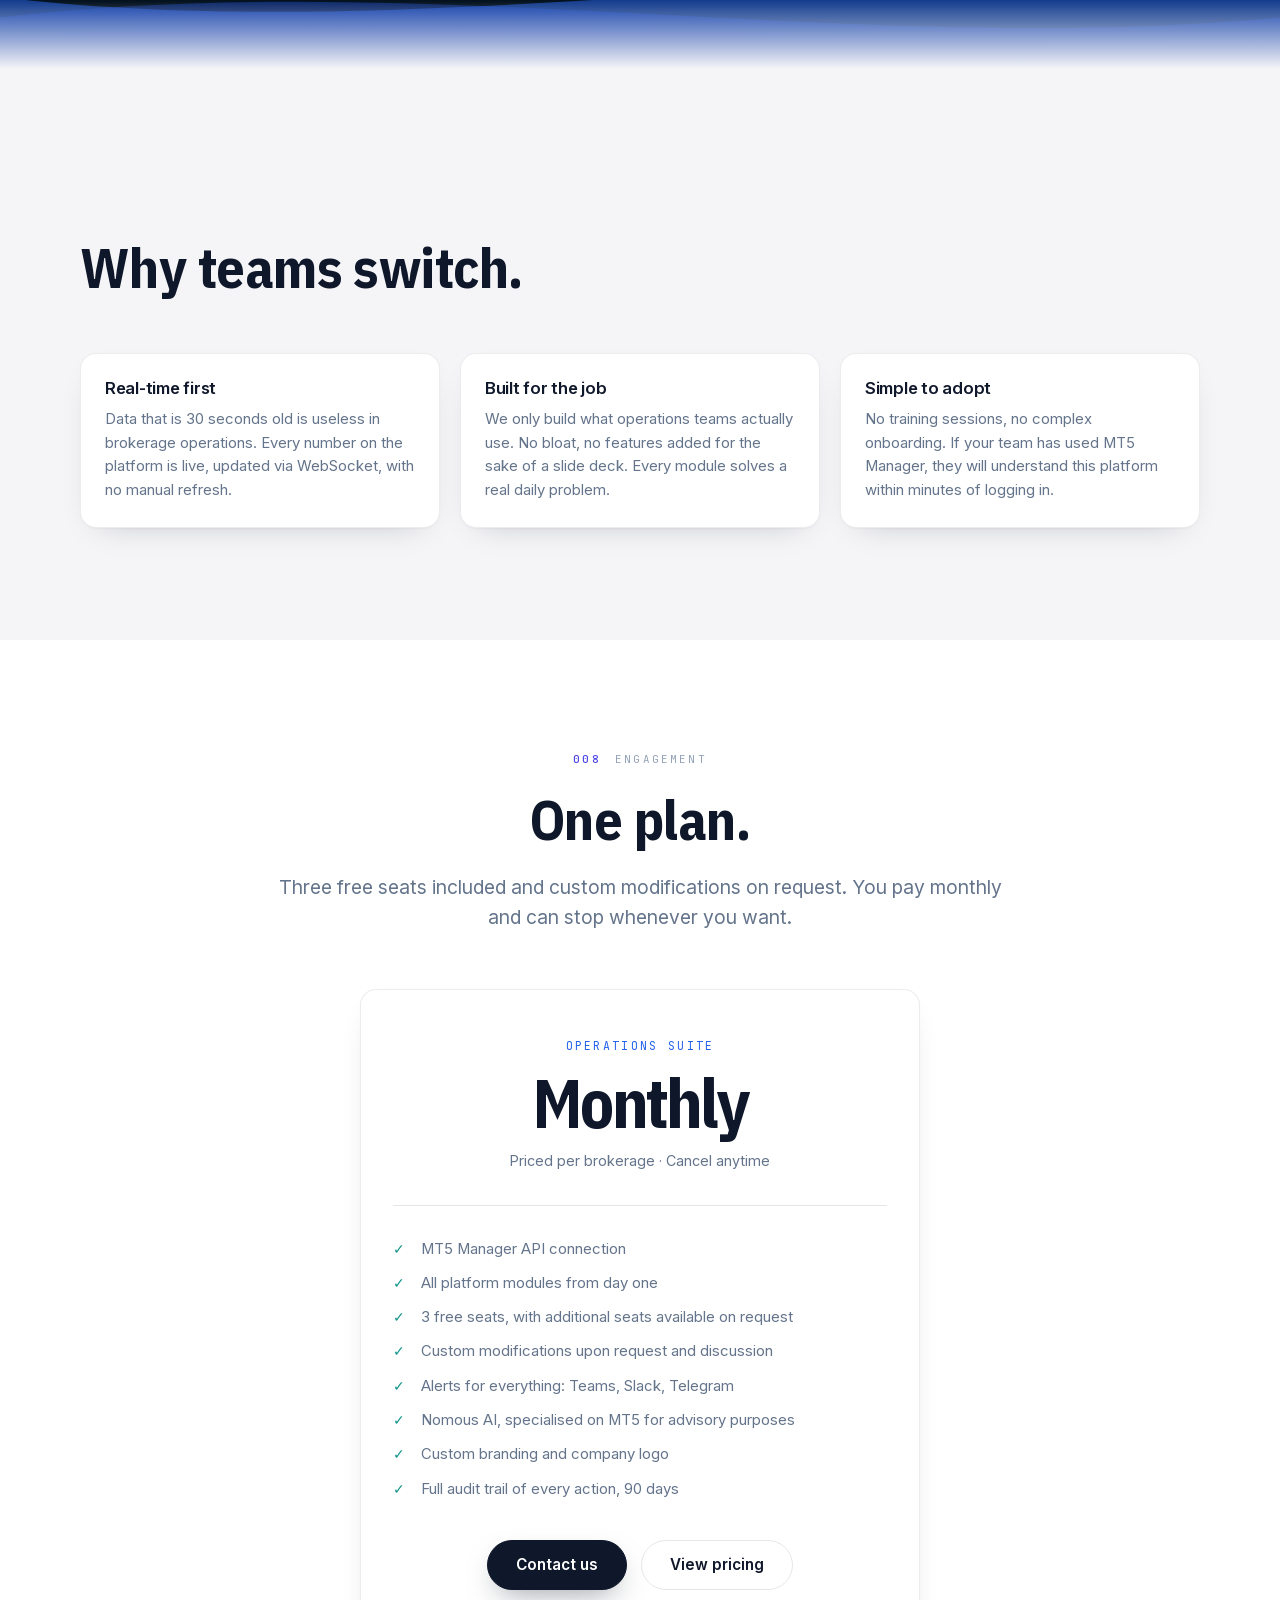
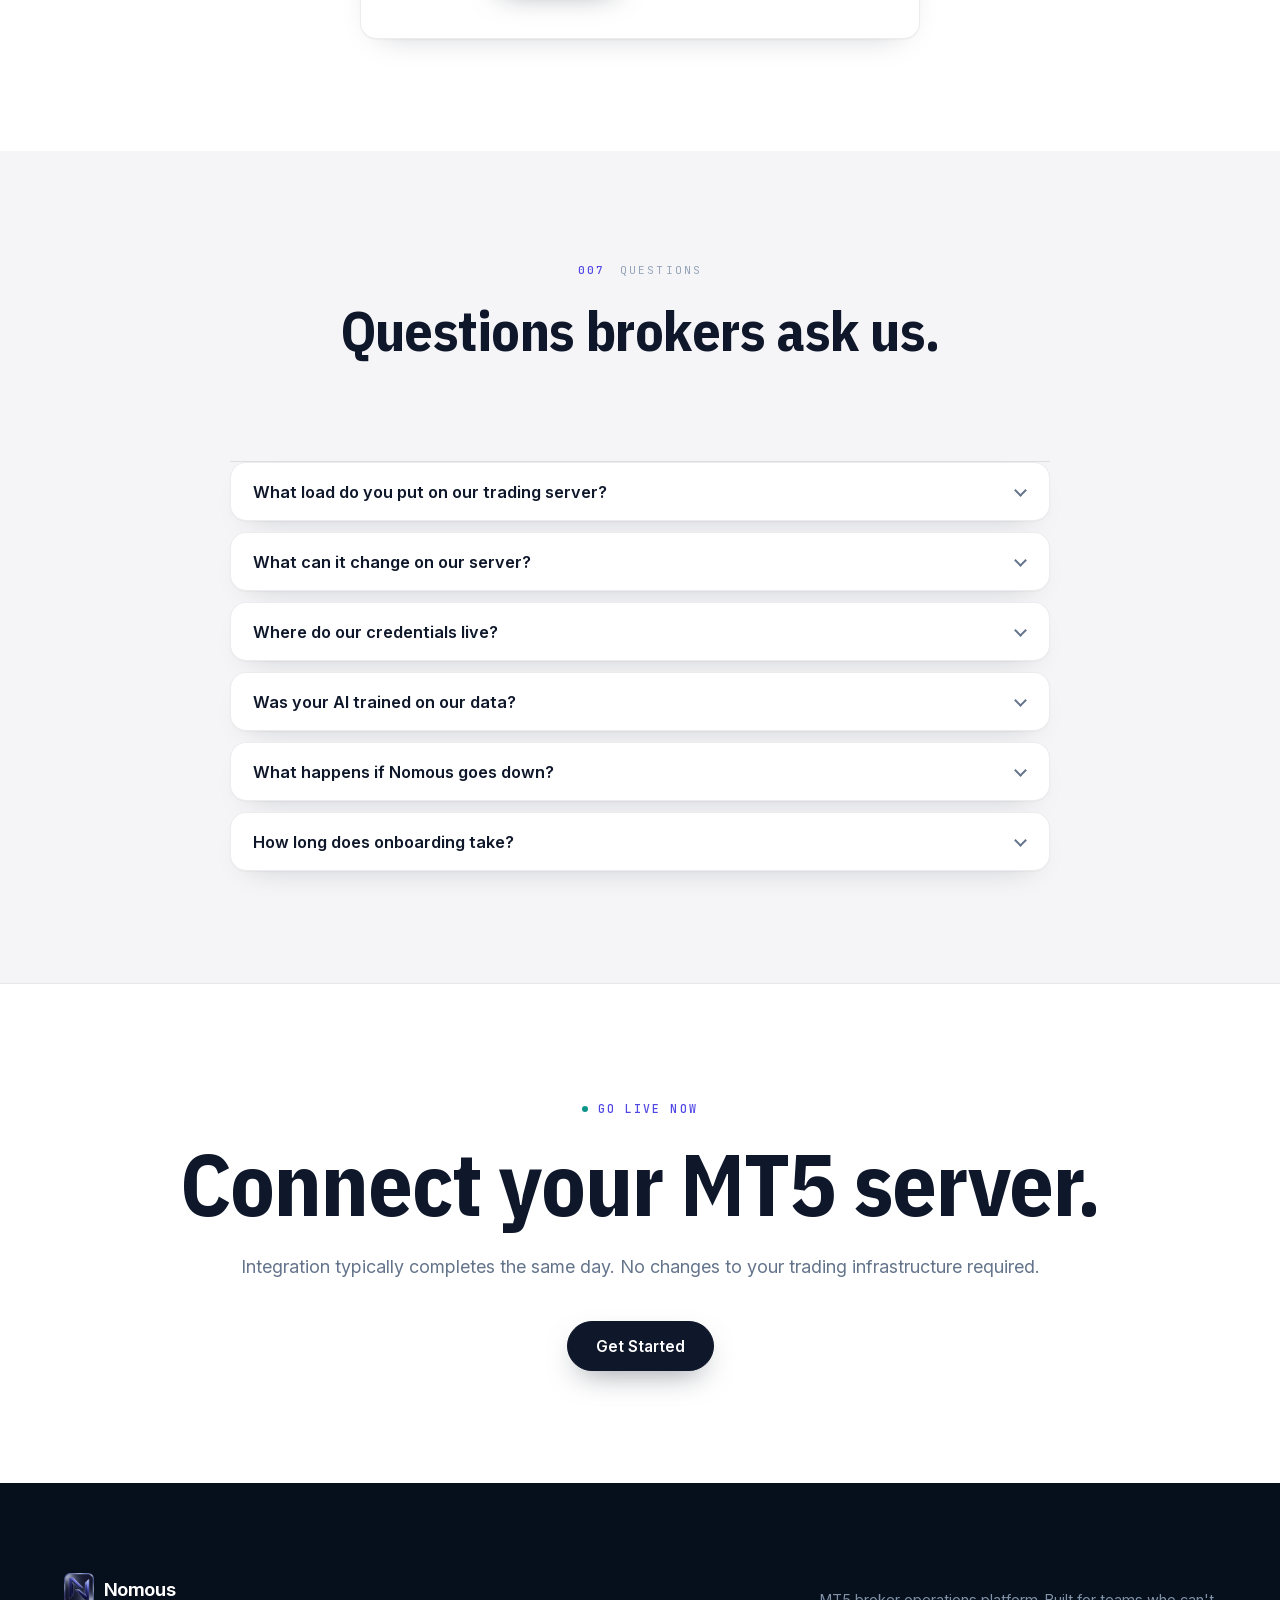
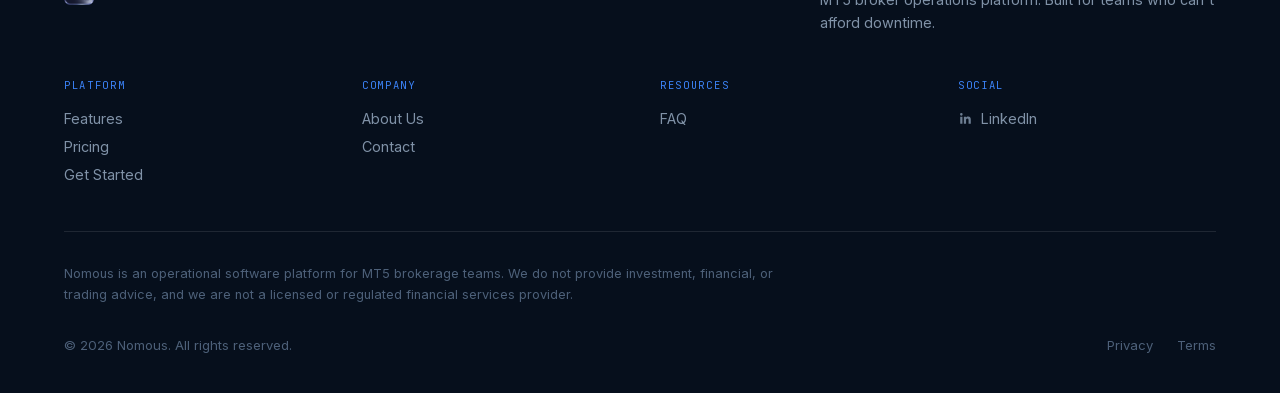
==== commit 01fc8065: "The site stops selling what the product no longer is "Read-only by default. Zero write surface. Noth" ====
--- a/index.html
+++ b/index.html
@@ -4,11 +4,11 @@
 <meta charset="utf-8">
 <meta name="viewport" content="width=device-width, initial-scale=1">
 <title>Nomous | The MT5 operations platform for brokerages</title>
-<meta name="description" content="Real-time pricing, risk, clients and alerts for MT5 brokerages over one managed connection. Read-only by default. Every change you enable is confirmed and audited.">
+<meta name="description" content="Real-time pricing, risk, clients and alerts for MT5 brokerages over one managed connection, with symbol and group changes written back, confirmed and audited.">
 
 <link rel="stylesheet" href="css/fonts.css?v=1">
-<link rel="stylesheet" href="css/style.css?v=3">
-<link rel="stylesheet" href="css/sections.css?v=8">
+<link rel="stylesheet" href="css/style.css?v=4">
+<link rel="stylesheet" href="css/sections.css?v=9">
 </head>
 <body>
 
@@ -21,7 +21,7 @@
      ============================================================ -->
 <header class="nav" data-nav>
   <a class="nav__brand" href="index.html">
-    <img class="nav__logo" src="assets/brand/logo-n-nav.webp" alt="" width="40" height="43">
+    <img class="nav__logo" src="assets/brand/logo-n-nav.webp" alt="" width="46" height="49">
     Nomous
   </a>
   <button class="nav__burger" data-burger aria-label="Toggle menu" aria-expanded="false">
@@ -65,8 +65,8 @@
         </h1>
         <p class="hero__sub fade-up fade-up--3">
           Pricing, risk, clients and alerts from your MetaTrader 5 server,
-          live in one operations desk. Read-only by default. Every change
-          you allow is confirmed and audited.
+          live in one operations desk, and the changes you approve written
+          back to it, confirmed and audited.
         </p>
         <div class="hero__actions fade-up fade-up--4">
           <a class="btn btn--glow" href="contact.html">Get Started</a>
@@ -75,7 +75,7 @@
              inside it) is hidden — see the max-width:640px rule in
              sections.css. Keeps the "nothing written back" line without
              the diagram's weight. -->
-        <p class="hero__caption hero__caption--mobile">One connection · read-only by default</p>
+        <p class="hero__caption hero__caption--mobile">One connection · every change audited</p>
       </div>
 
       <div class="hero__visual fade-up fade-up--3">
@@ -255,7 +255,7 @@
             </circle>
           </svg>
 
-          <p class="hero__caption">One connection · read-only by default</p>
+          <p class="hero__caption">One connection · every change audited</p>
         </div>
       </div>
 
@@ -364,14 +364,14 @@
       <p class="sec-bar" data-reveal><b>003</b> Modules</p>
       <h2 class="headline" data-reveal>The ten modules.</h2>
       <p class="lede" data-reveal>
-        All of them included from day one — there is no per-module pricing.
+        All of them included from day one. There is no per-module pricing.
       </p>
 
       <div class="modgrid" data-reveal>
         <a class="modcard" href="features.html#m01">
           <span class="modcard__top"><span class="modcard__icon" aria-hidden="true"><svg viewBox="0 0 24 24" fill="none" stroke="currentColor" stroke-width="2" stroke-linecap="round" stroke-linejoin="round"><rect x="3" y="3" width="7" height="7" rx="1"/><rect x="14" y="3" width="7" height="7" rx="1"/><rect x="3" y="14" width="7" height="7" rx="1"/><rect x="14" y="14" width="7" height="7" rx="1"/></svg></span><span class="modcard__num">01</span></span>
           <span class="modcard__name">Dashboard</span>
-          <span class="modcard__desc">Book health, top accounts at risk, live prices and totals — the morning view on one screen.</span>
+          <span class="modcard__desc">Book health, top accounts at risk, live prices and totals. The morning view on one screen.</span>
           <span class="modcard__more">Learn more<svg viewBox="0 0 16 16" fill="none" stroke="currentColor" stroke-width="1.7" stroke-linecap="round" stroke-linejoin="round" aria-hidden="true"><path d="M3 8h9M8.5 4.5L12 8l-3.5 3.5"/></svg></span>
         </a>
         <a class="modcard" href="features.html#m02">
@@ -413,11 +413,11 @@
         <a class="modcard" href="features.html#m08">
           <span class="modcard__top"><span class="modcard__icon" aria-hidden="true"><svg viewBox="0 0 24 24" fill="none" stroke="currentColor" stroke-width="2" stroke-linecap="round" stroke-linejoin="round"><circle cx="12" cy="12" r="10"/><polyline points="12 6 12 12 16 14"/></svg></span><span class="modcard__num">08</span></span>
           <span class="modcard__name">Symbols &amp; Holidays</span>
-          <span class="modcard__desc">The full MT5 symbol specification — sessions, contract sizes, swaps — plus the market holiday calendar.</span>
+          <span class="modcard__desc">The full MT5 symbol specification: sessions, contract sizes and swaps, plus the market holiday calendar.</span>
           <span class="modcard__more">Learn more<svg viewBox="0 0 16 16" fill="none" stroke="currentColor" stroke-width="1.7" stroke-linecap="round" stroke-linejoin="round" aria-hidden="true"><path d="M3 8h9M8.5 4.5L12 8l-3.5 3.5"/></svg></span>
         </a>
         <a class="modcard" href="features.html#m09">
-          <span class="modcard__top"><span class="modcard__icon modcard__icon--logo" aria-hidden="true"><img src="assets/brand/logo-n-nav.webp" alt="" width="21" height="22"></span><span class="modcard__num">09</span></span>
+          <span class="modcard__top"><span class="modcard__icon modcard__icon--logo" aria-hidden="true"><img src="assets/brand/logo-n-nav.webp" alt="" width="25" height="27"></span><span class="modcard__num">09</span></span>
           <span class="modcard__name">Nomous AI</span>
           <span class="modcard__desc">Ask in plain English. Answers from your own live data and the official MT5 documentation, isolated per broker.</span>
           <span class="modcard__more">Learn more<svg viewBox="0 0 16 16" fill="none" stroke="currentColor" stroke-width="1.7" stroke-linecap="round" stroke-linejoin="round" aria-hidden="true"><path d="M3 8h9M8.5 4.5L12 8l-3.5 3.5"/></svg></span>
@@ -541,17 +541,17 @@
 
       <div class="overlay overlay--bottom">
         <div class="overlay__block" data-enter="0" data-exit="0.42">
-          <p class="eyebrow">Security Posture</p>
-          <h2 class="display">Read-only<br>by default.</h2>
+          <p class="eyebrow">MT5 Control</p>
+          <h2 class="display">Change MT5<br>from here.</h2>
           <p class="subhead">
-            Nomous connects with zero write surface. Monitoring, risk and
-            alerts run entirely on reads. Out of the box, nothing on your
-            trading server can be changed from here.
+            Symbol specifications, group settings and swap rates are edited on
+            this platform and written straight to your server. Sessions, contract
+            sizes, margins, bulk group moves, without anyone opening Manager.
           </p>
         </div>
 
         <div class="overlay__block" data-enter="0.48" data-exit="1">
-          <h2 class="headline">Writes are off<br>until you turn them on.</h2>
+          <h2 class="headline">Nothing moves<br>unless you allow it.</h2>
           <p class="subhead">
             Symbol and group changes sit behind a per-company switch that
             only your admin can turn on. Every change shows exactly what it
@@ -626,10 +626,10 @@
         <ul class="plan__list">
           <li>MT5 Manager API connection</li>
           <li>All platform modules from day one</li>
-          <li>3 free seats — additional seats available on request</li>
+          <li>3 free seats, with additional seats available on request</li>
           <li>Custom modifications upon request and discussion</li>
-          <li>Alerts for everything — Teams, Slack, Telegram</li>
-          <li>Nomous AI — specialised on MT5, for advisory purposes</li>
+          <li>Alerts for everything: Teams, Slack, Telegram</li>
+          <li>Nomous AI, specialised on MT5 for advisory purposes</li>
           <li>Custom branding and company logo</li>
           <li>Full audit trail of every action, 90 days</li>
         </ul>
@@ -661,28 +661,29 @@
           full registered book on a schedule.</p>
         </details>
         <details class="faq__item">
-          <summary>Is it really read-only?</summary>
-          <p>By default, and structurally: the integration contains no trading endpoints and
-          no balance-operation calls at all, under any configuration. Optional management
-          features need both edit rights on your own manager login and a switch only your
-          admin can enable — then every change is confirmed before and after, and audited.</p>
+          <summary>What can it change on our server?</summary>
+          <p>Symbol specifications, group settings and swap rates, and only once your
+          admin turns writes on, with edit rights on your own manager login. Every change
+          is shown before it is sent, confirmed, and written to an audit trail. Structurally
+          the integration contains no trading endpoints and no balance-operation calls at
+          all, under any configuration, so it can never place a trade or move client money.</p>
         </details>
         <details class="faq__item">
           <summary>Where do our credentials live?</summary>
           <p>Encrypted at rest, decrypted only in memory at connection time, never written
           to logs and never placed in URLs. Revoking access is disabling the manager login
-          on your side — no dependency on us.</p>
+          on your side, with no dependency on us.</p>
         </details>
         <details class="faq__item">
           <summary>Was your AI trained on our data?</summary>
-          <p>No — and it never will be. Nomous AI runs on a commercial AI API; we train and
+          <p>No, and it never will be. Nomous AI runs on a commercial AI API; we train and
           fine-tune no model, and under our provider's commercial terms API traffic is not
           used to train models either. MT5 knowledge comes from retrieval over MetaQuotes'
           own published documentation, quoted with source links.</p>
         </details>
         <details class="faq__item">
           <summary>What happens if Nomous goes down?</summary>
-          <p>Nothing, on your side. Your server never depends on us — we only read from it,
+          <p>Nothing, on your side. Your server never depends on us. We only read from it,
           and reconnection backs off exponentially so an outage here never becomes connection
           hammering there.</p>
         </details>
--- a/css/style.css
+++ b/css/style.css
@@ -414,13 +414,13 @@
   display: inline-flex;
   align-items: center;
   gap: 0.6rem;
-  font-size: 1.28rem;
+  font-size: 1.34rem;
   font-weight: 700;
   letter-spacing: -0.02em;
   text-decoration: none;
   color: #fff;
 }
-.nav__logo { width: 40px; height: 43px; display: block; }
+.nav__logo { width: 46px; height: 49px; display: block; }
 
 .nav__links {
   display: flex;
--- a/css/sections.css
+++ b/css/sections.css
@@ -407,7 +407,7 @@
 .modcard__icon svg { width: 19px; height: 19px; display: block; }
 /* The AI module carries the brand mark in the app's sidebar rather than a
    line icon; the card matches, so the two read as the same product. */
-.modcard__icon--logo img { display: block; }
+.modcard__icon--logo img { display: block; width: 25px; height: 27px; }
 .modcard:hover .modcard__icon--logo { background: var(--bg-alt); border-color: var(--hairline); }
 .modcard:hover .modcard__icon {
   background: var(--accent);
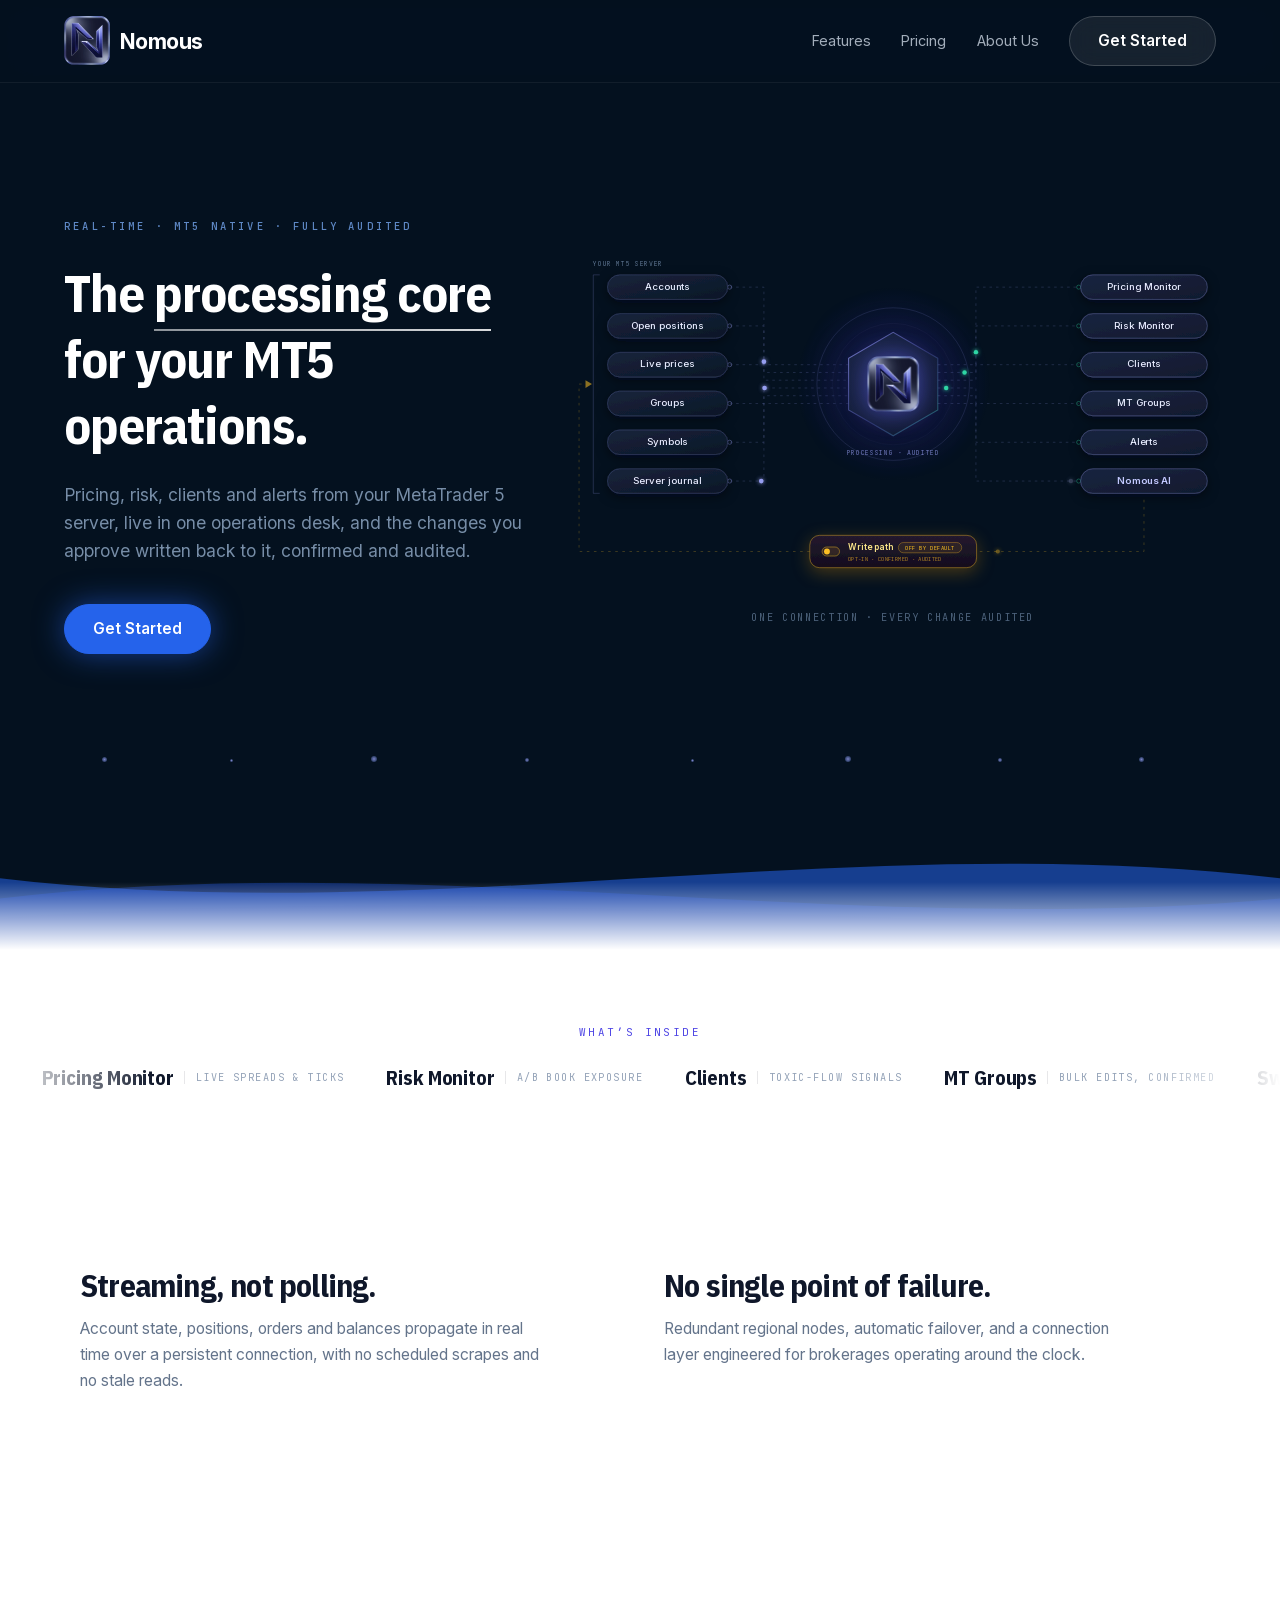
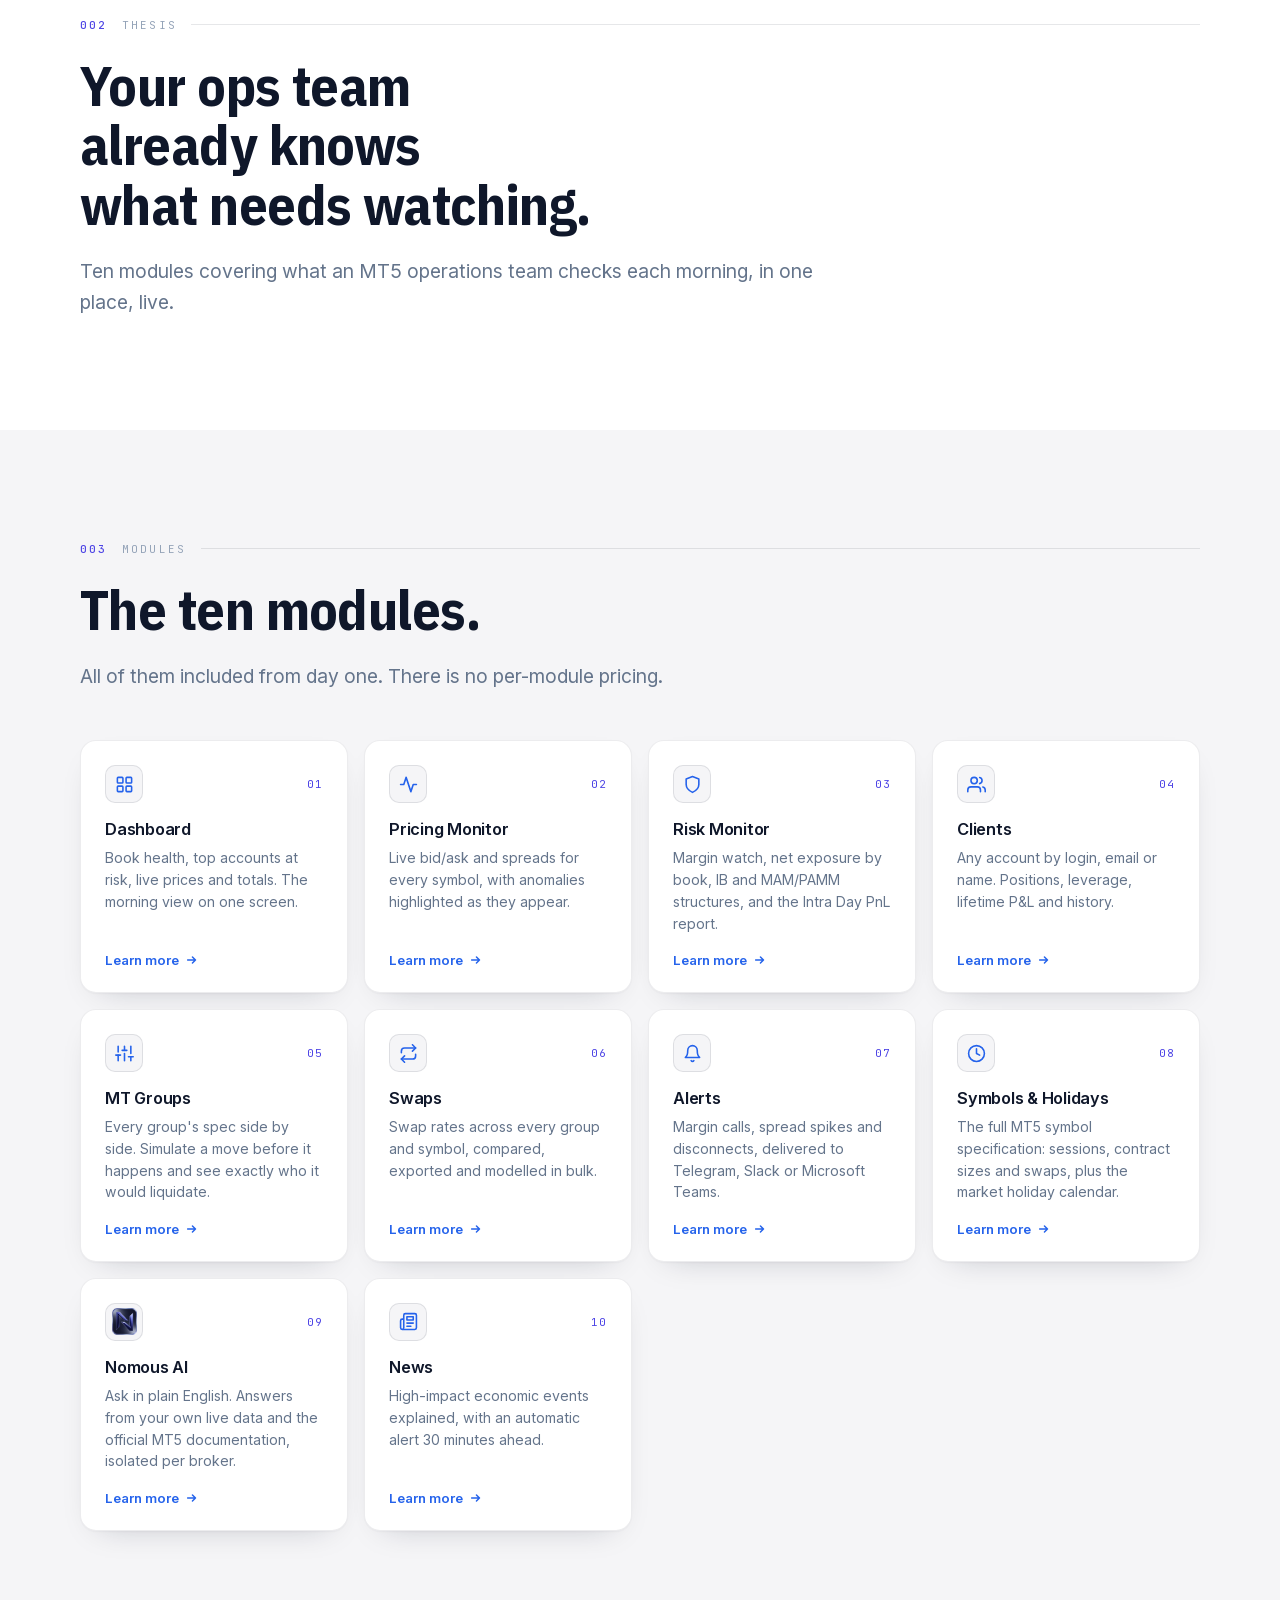
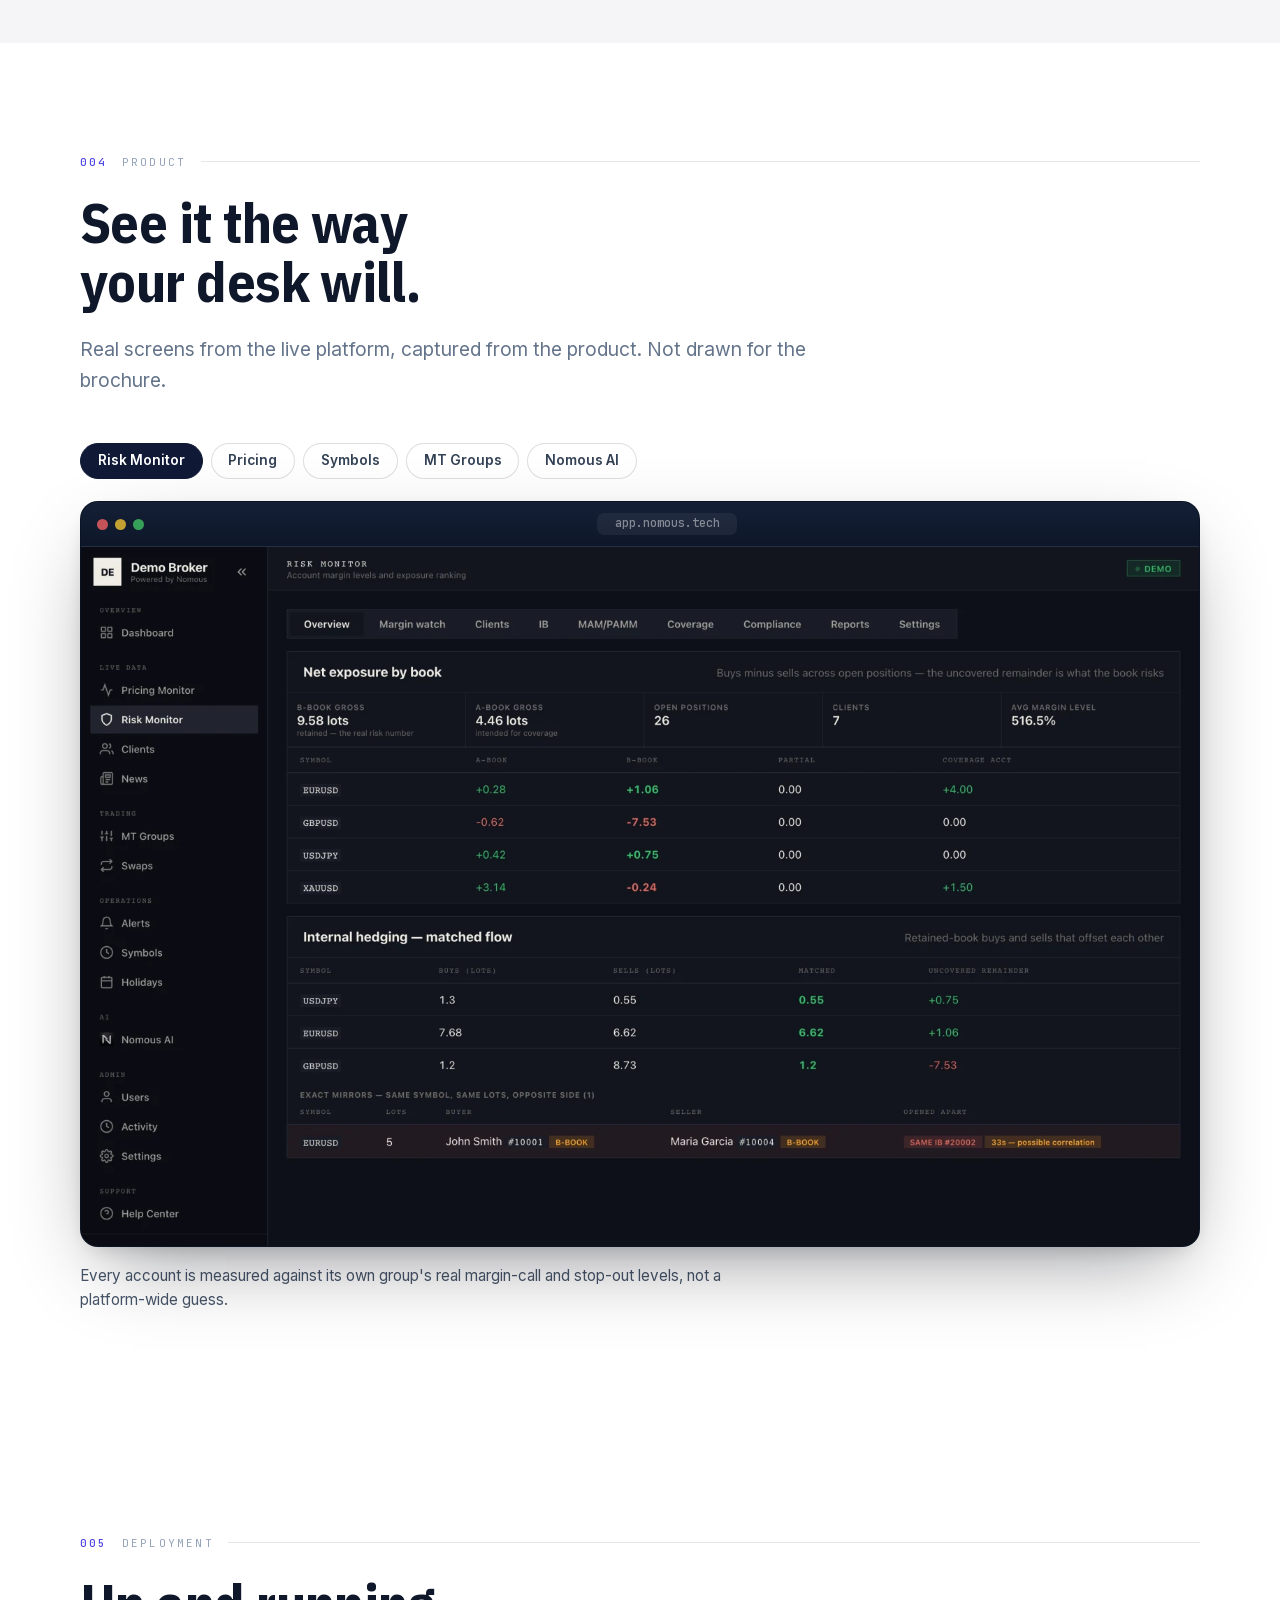
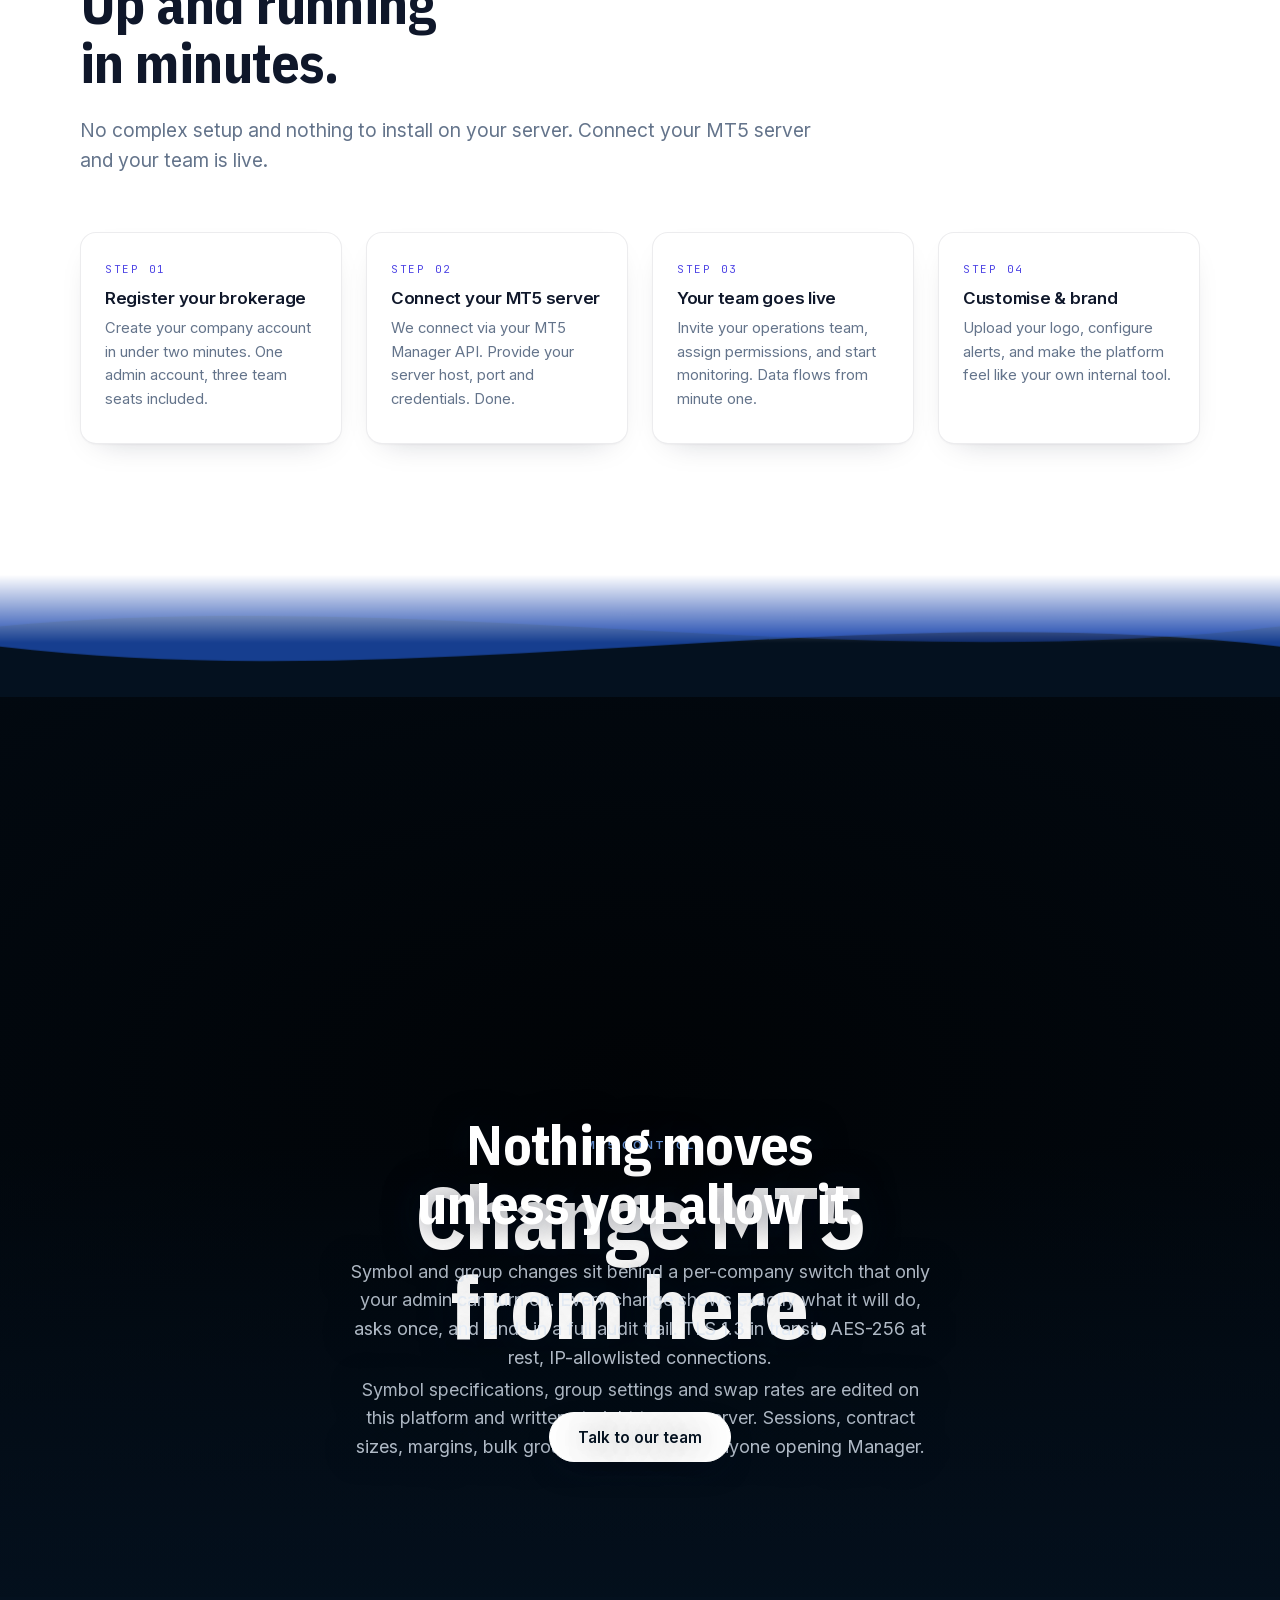
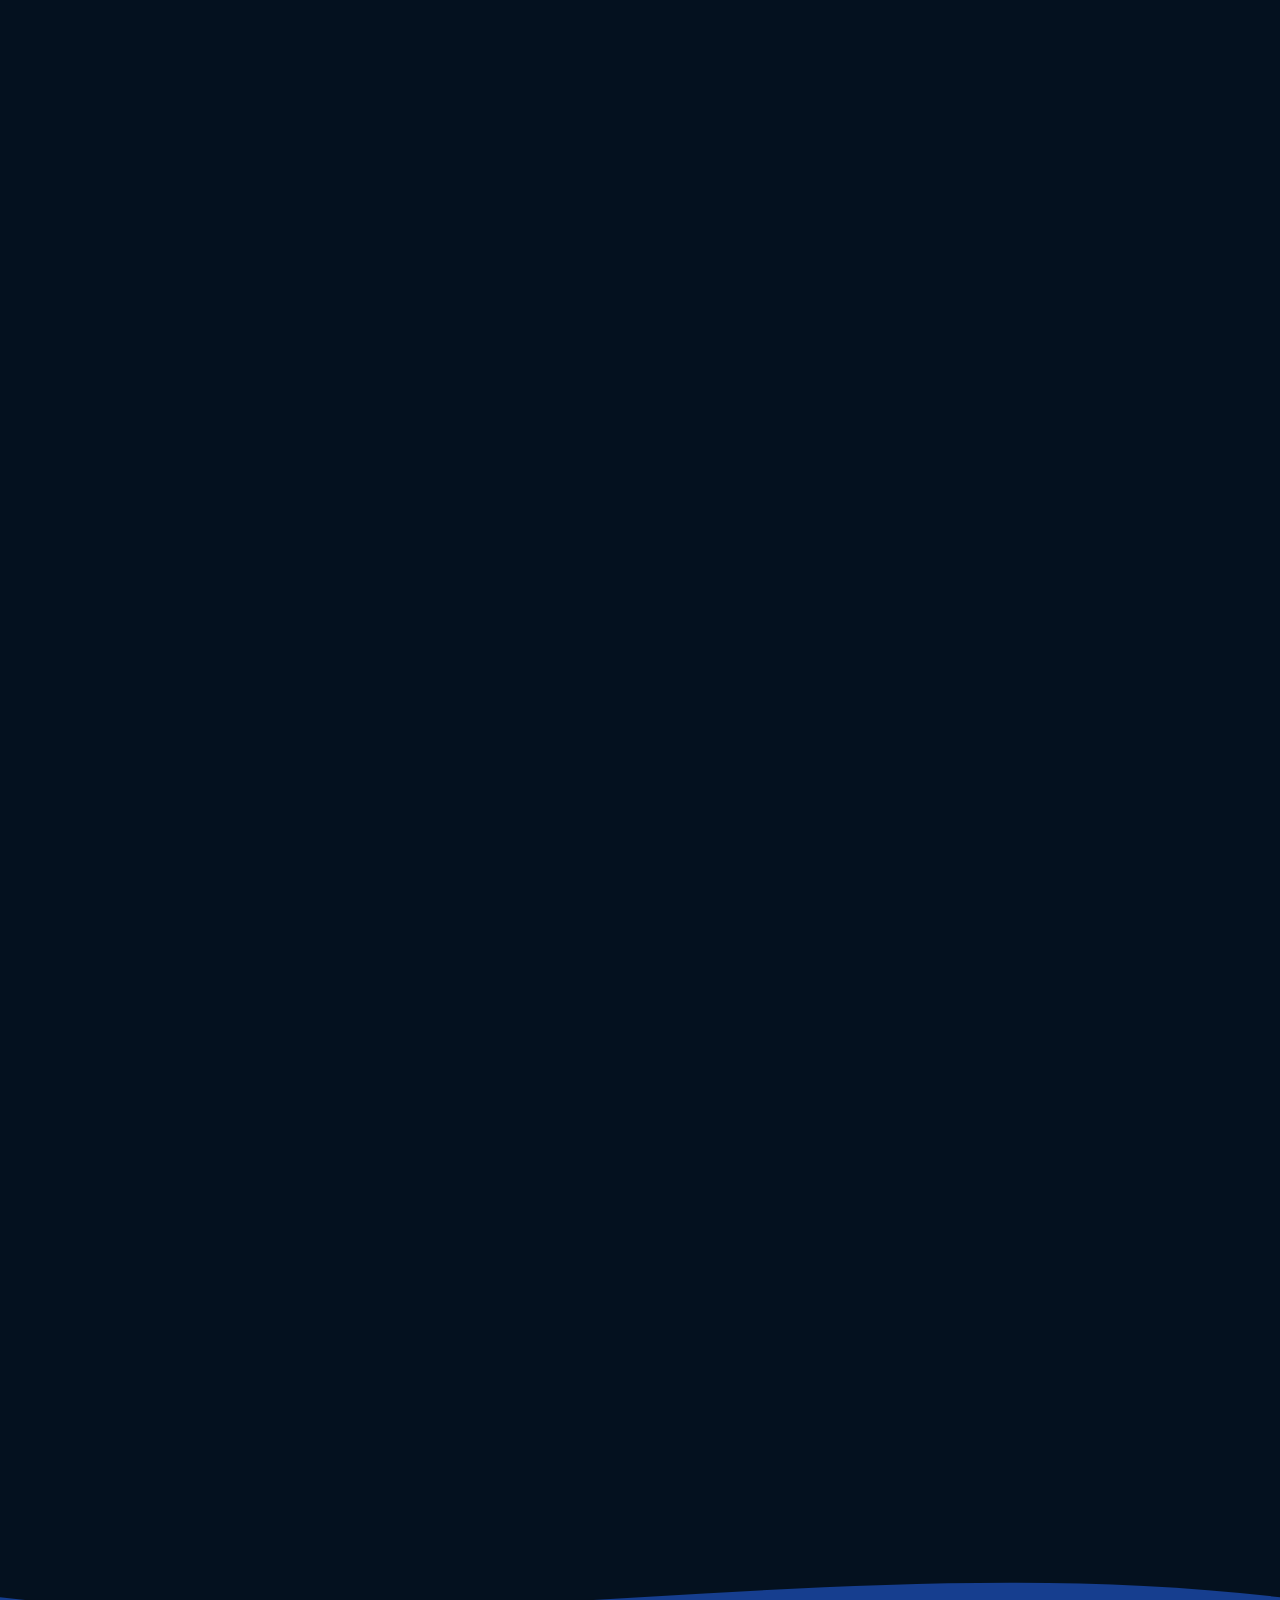
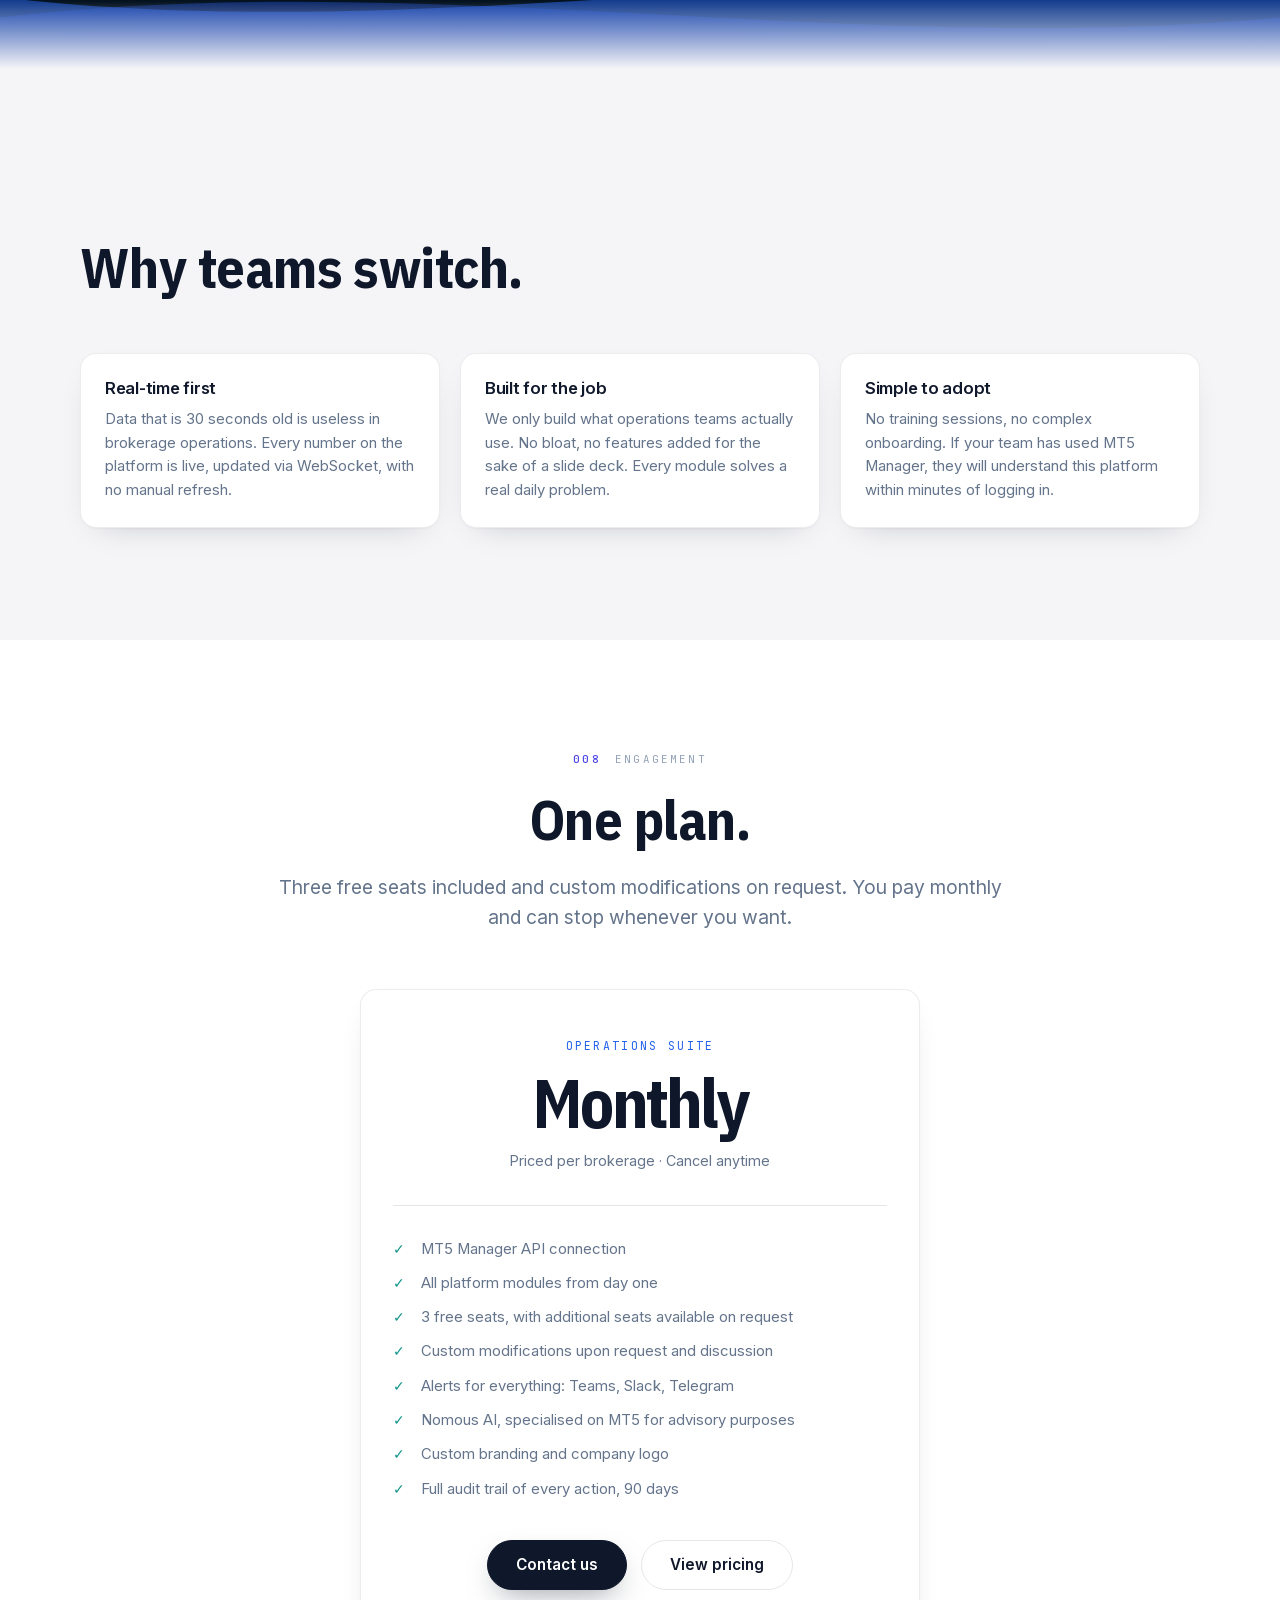
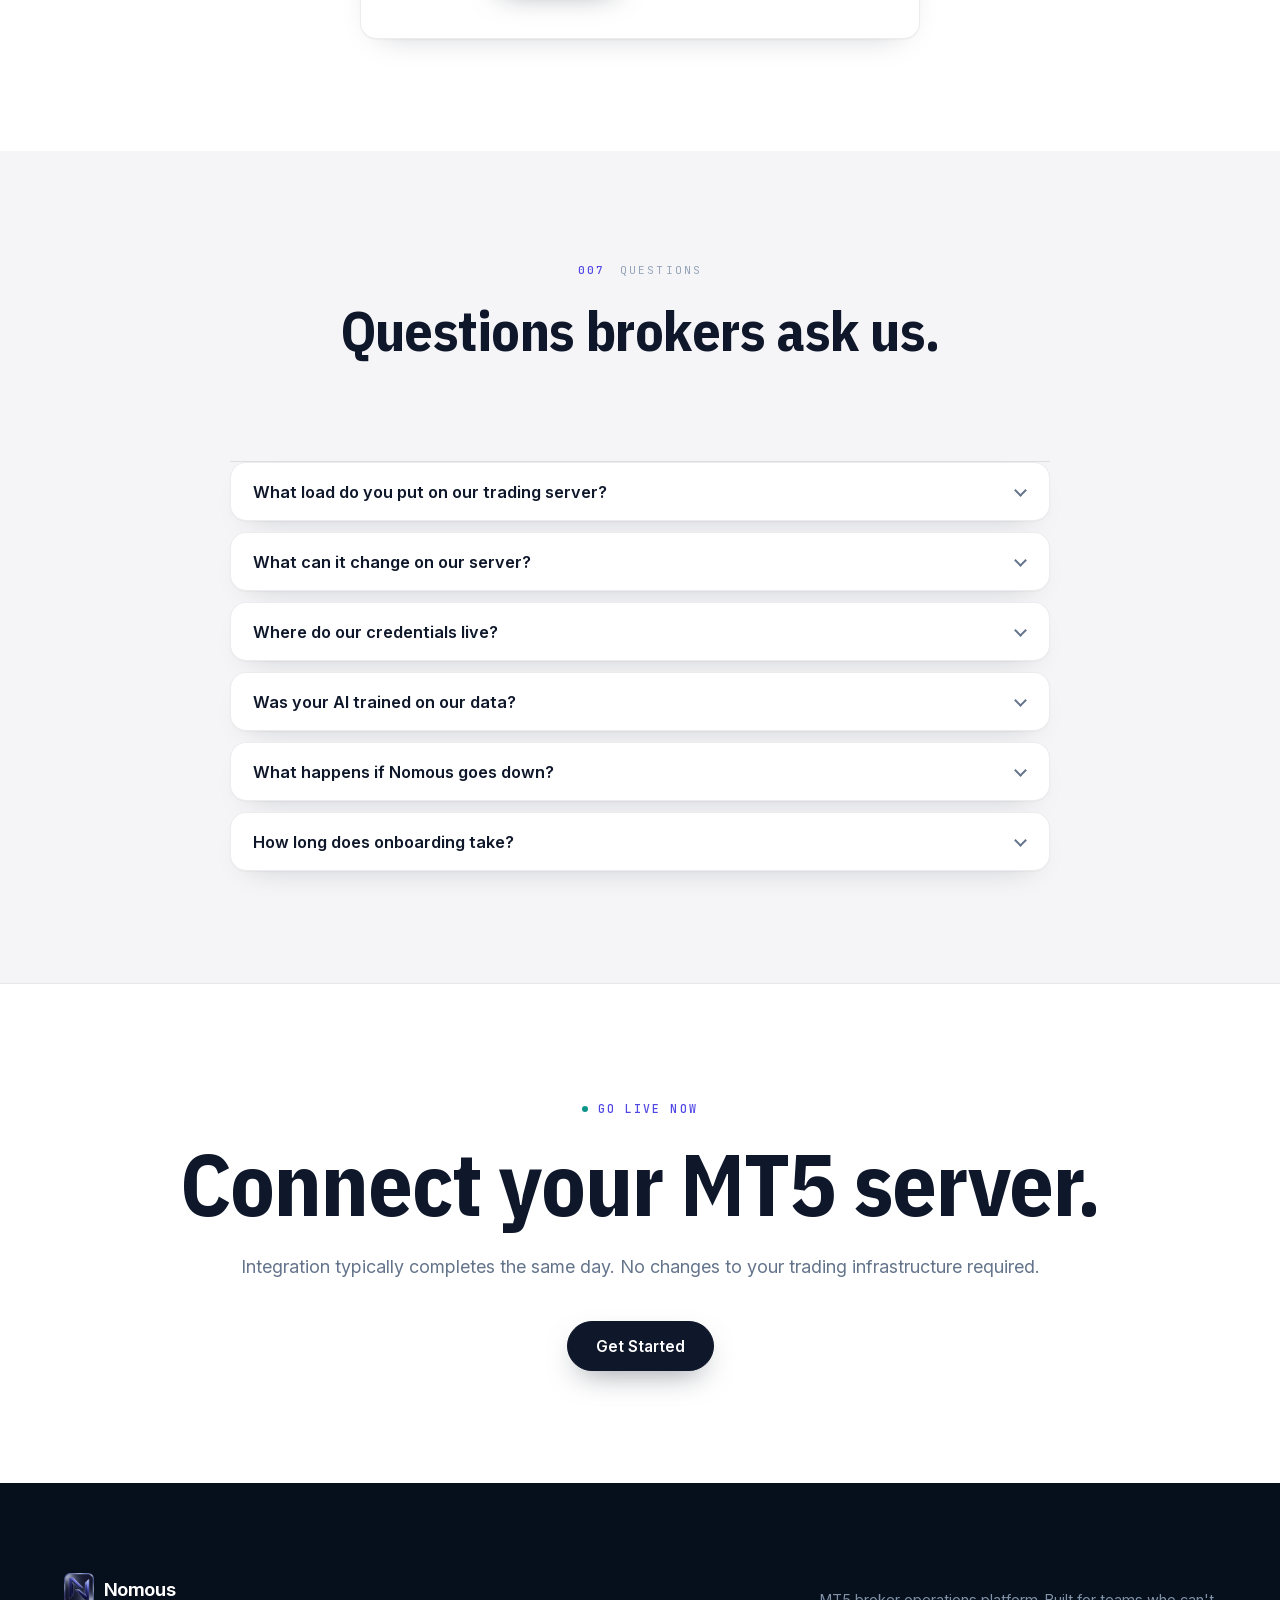
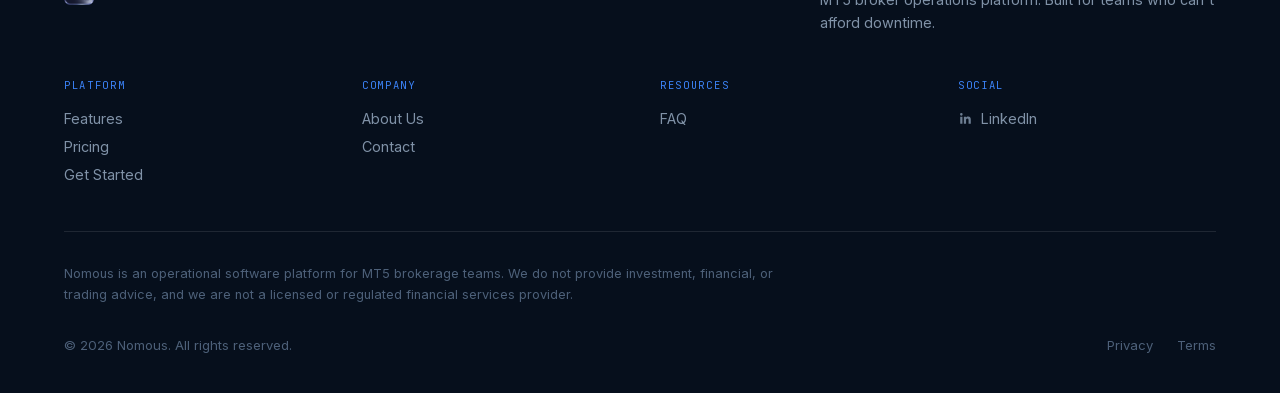
==== commit 88426d7c: "Fix: the homepage tour kept serving July's light-mode screens Every screenshot on the site was repla" ====
--- a/index.html
+++ b/index.html
@@ -470,7 +470,7 @@
             <span></span><span></span><span></span>
             <em>app.nomous.tech</em>
           </div>
-          <img data-tour-img src="assets/screens/risk-monitor.webp" width="1600" height="1000"
+          <img data-tour-img src="assets/screens/risk-monitor.webp?v=2" width="1600" height="1000"
                alt="Nomous product screen" loading="lazy" decoding="async">
         </figure>
         <p class="tour__caption" data-tour-caption>
@@ -772,6 +772,6 @@
   </div>
 </footer>
 
-<script type="module" src="js/main.js?v=4"></script>
+<script type="module" src="js/main.js?v=5"></script>
 </body>
 </html>
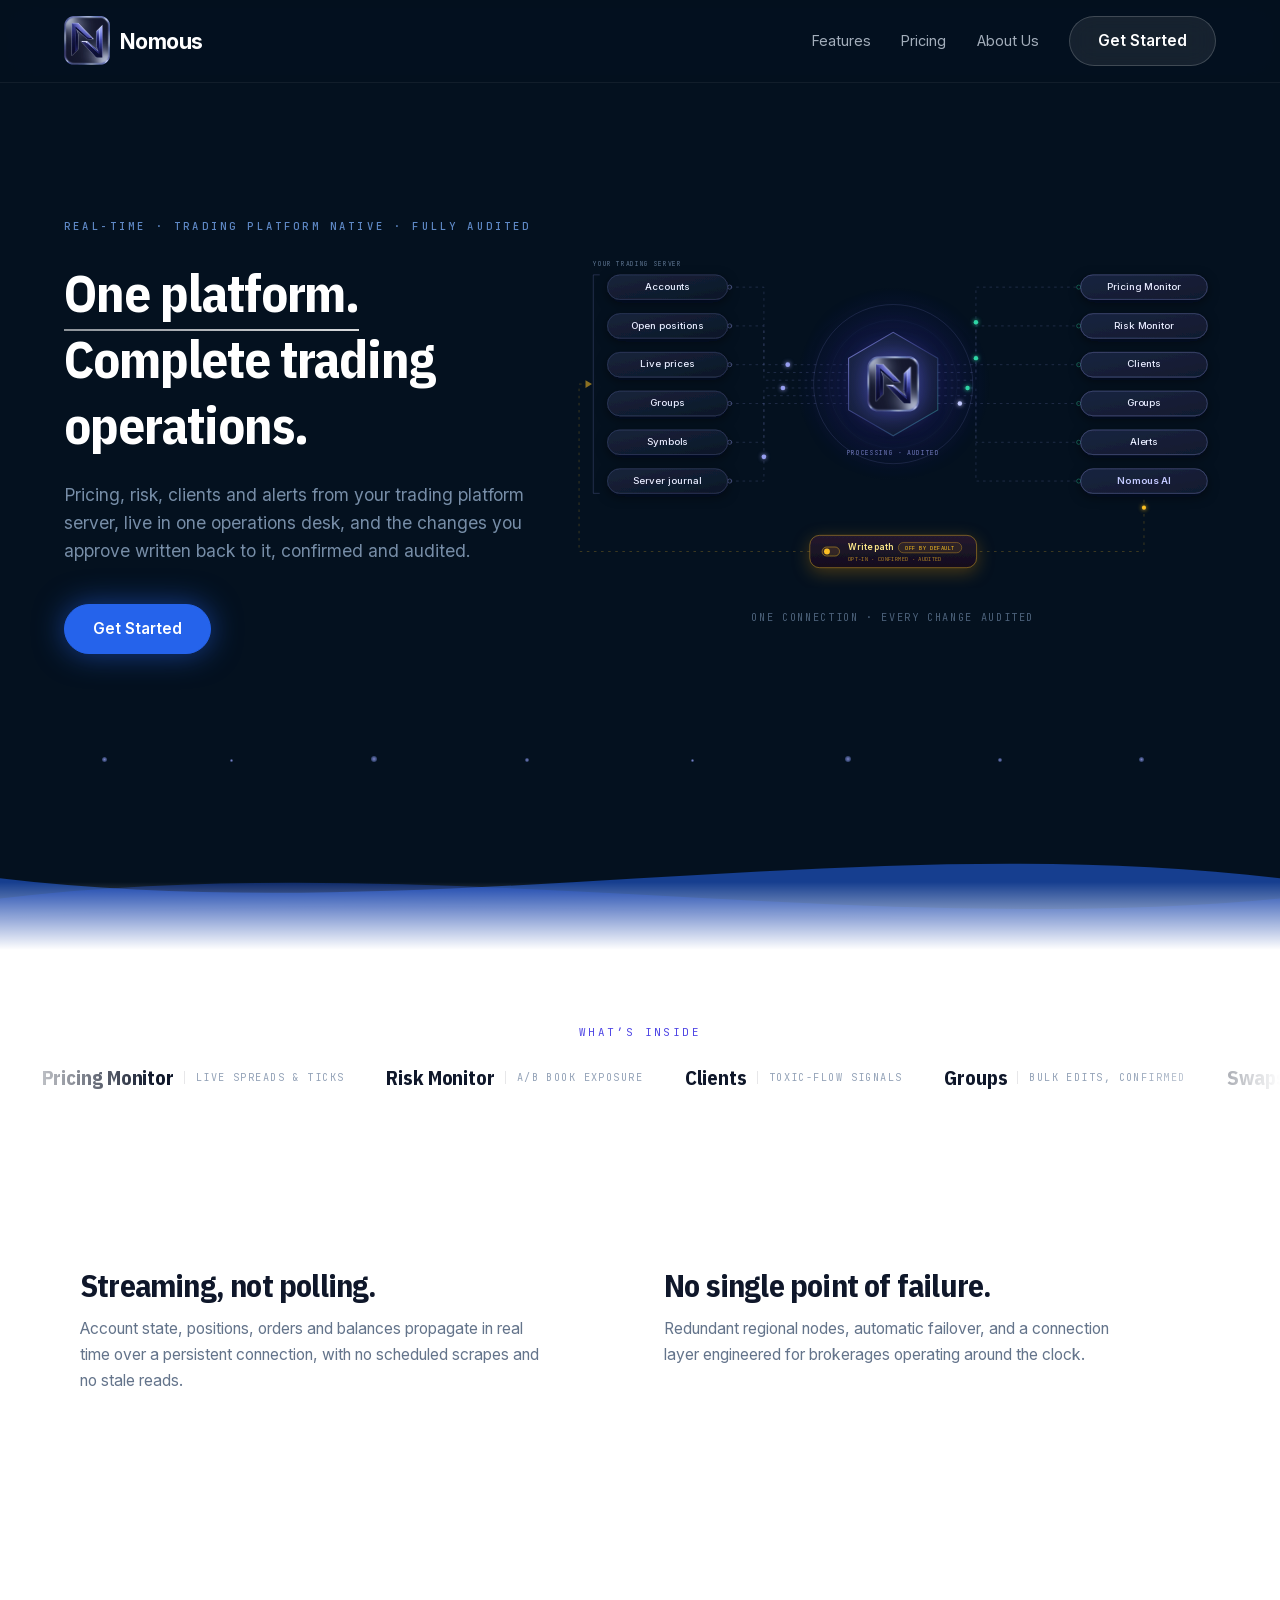
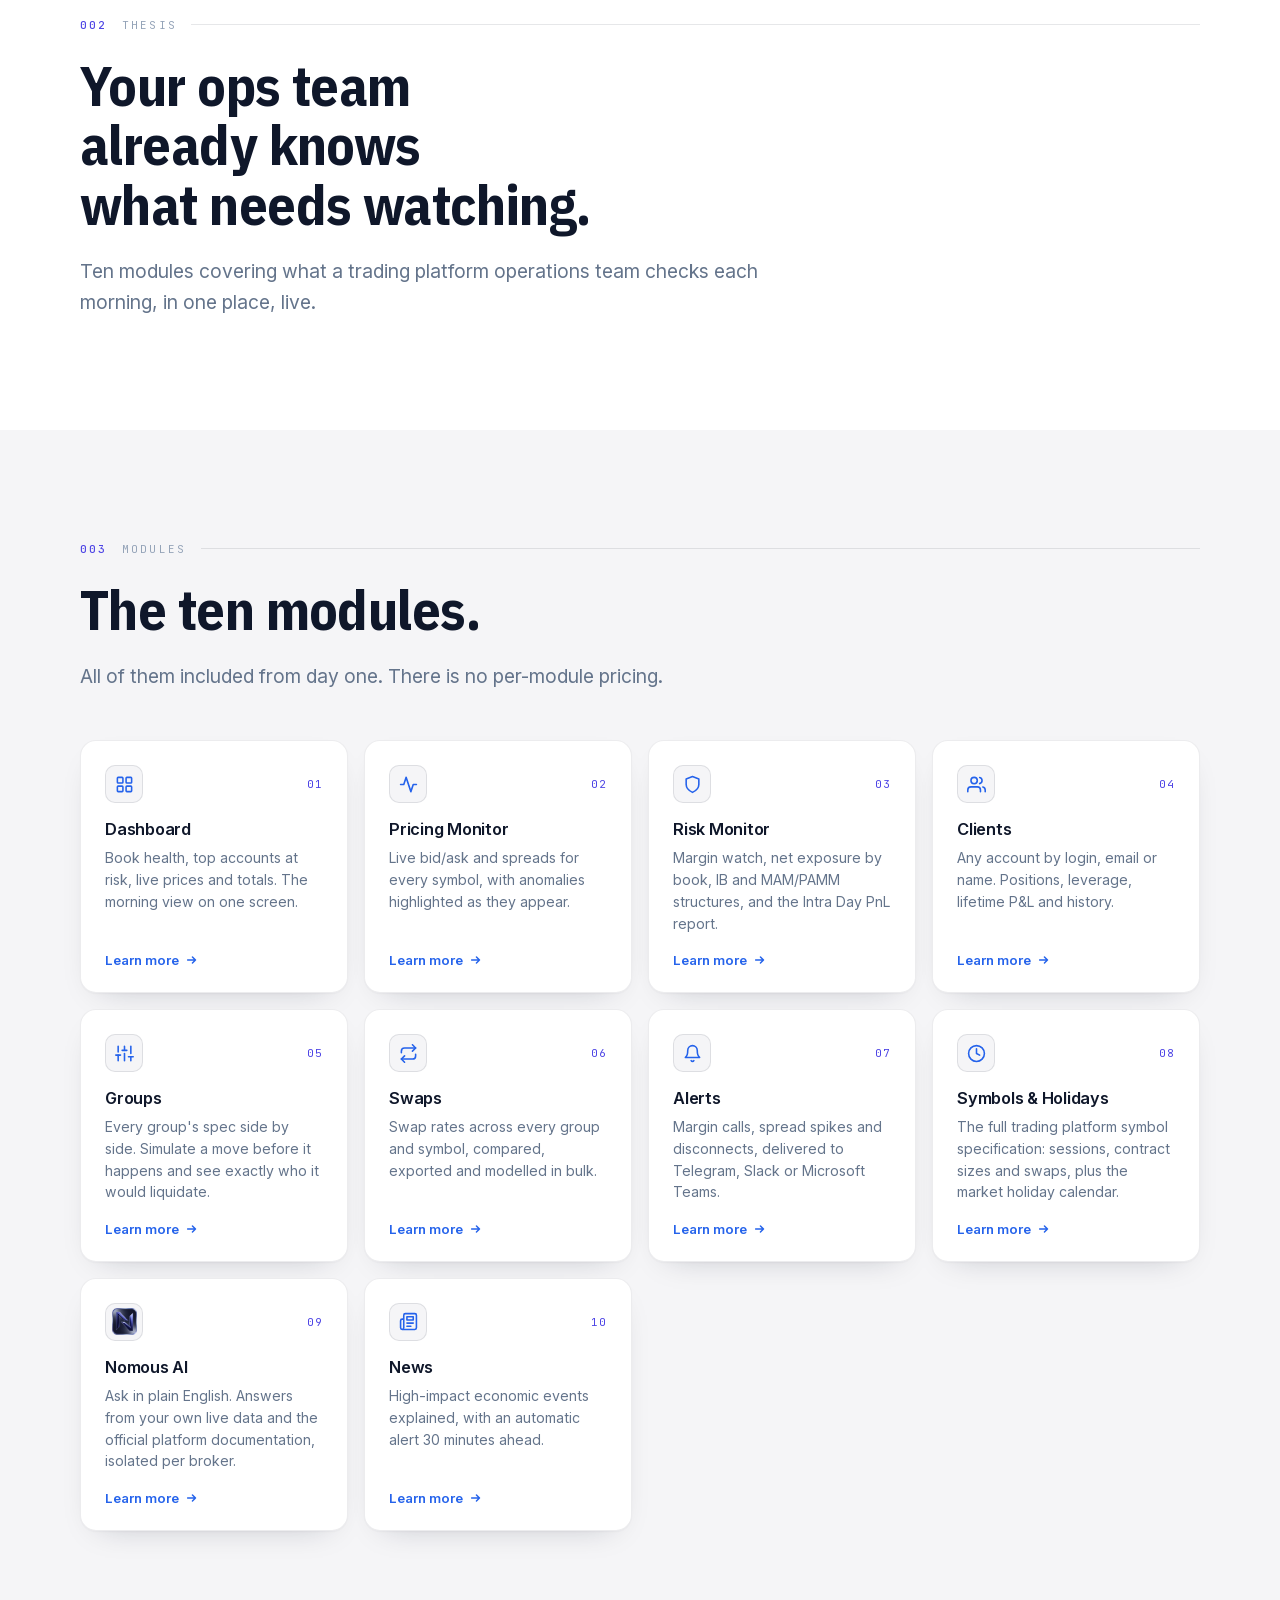
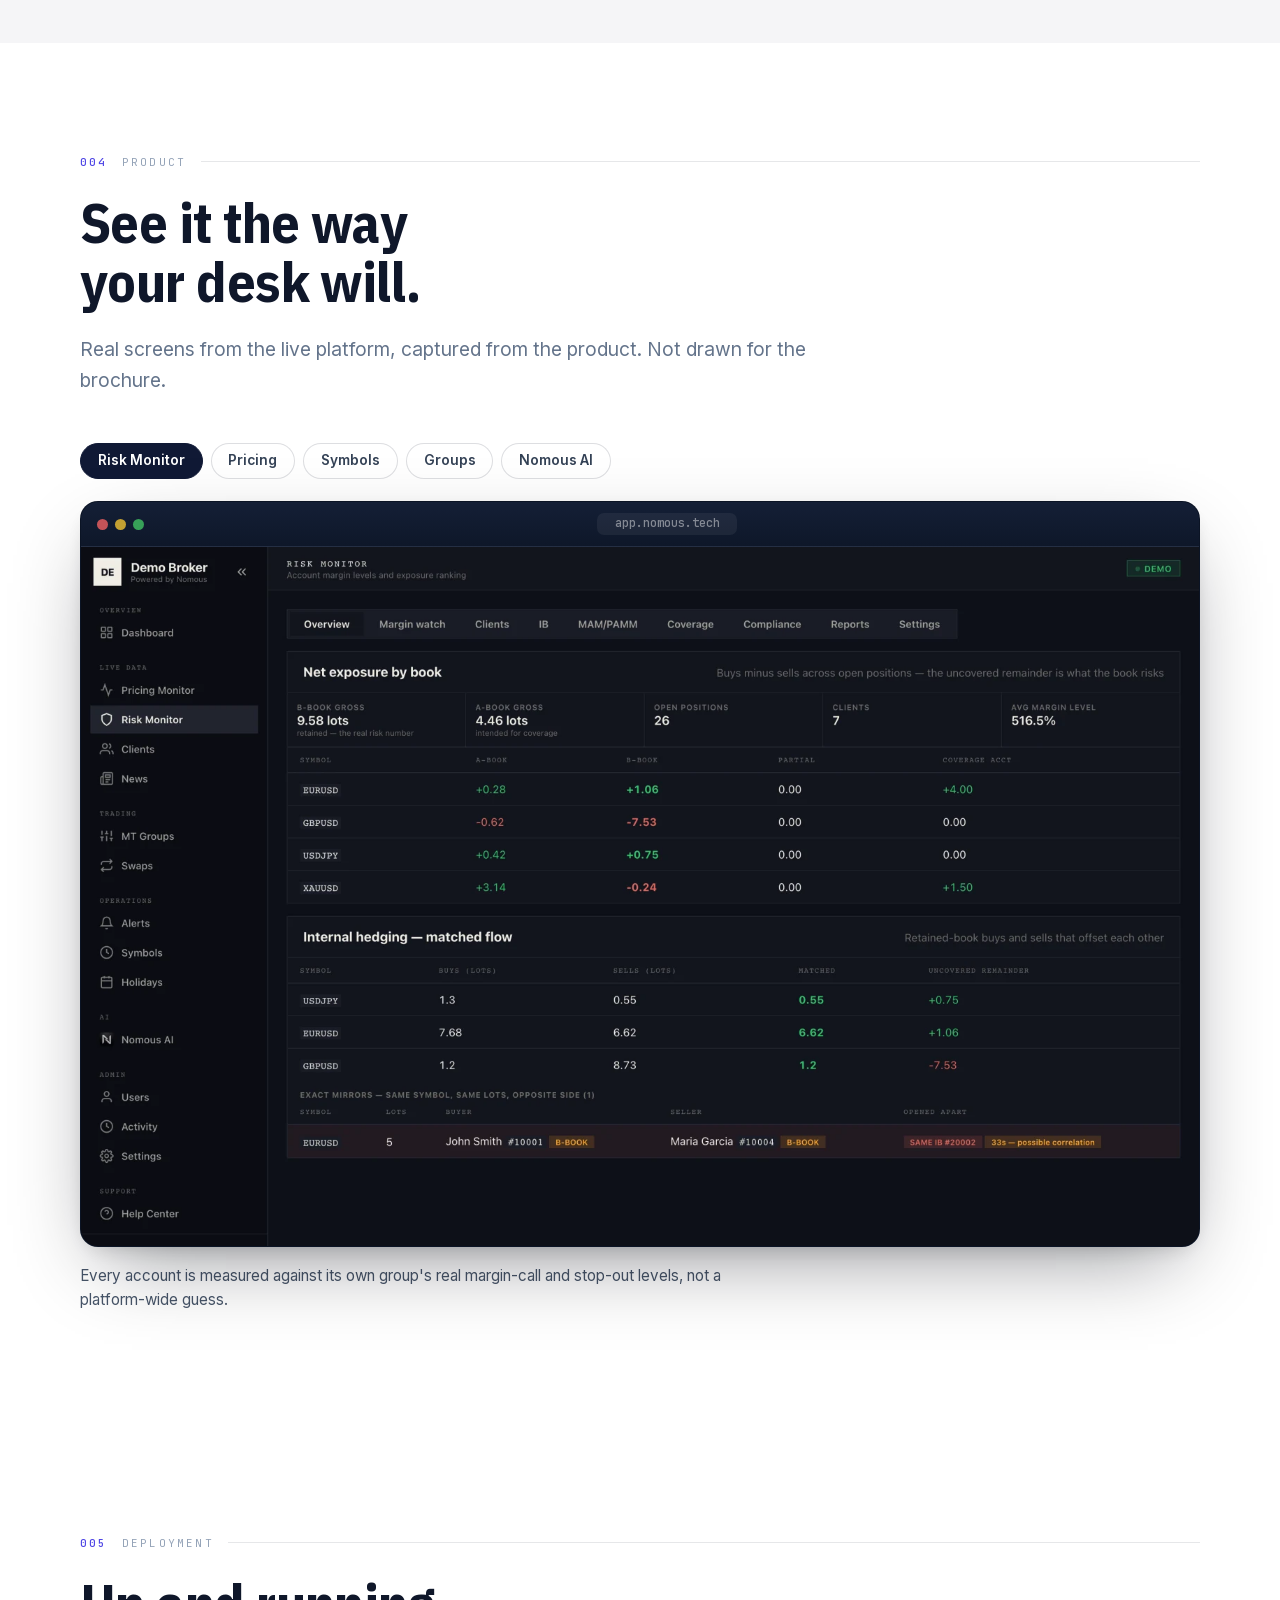
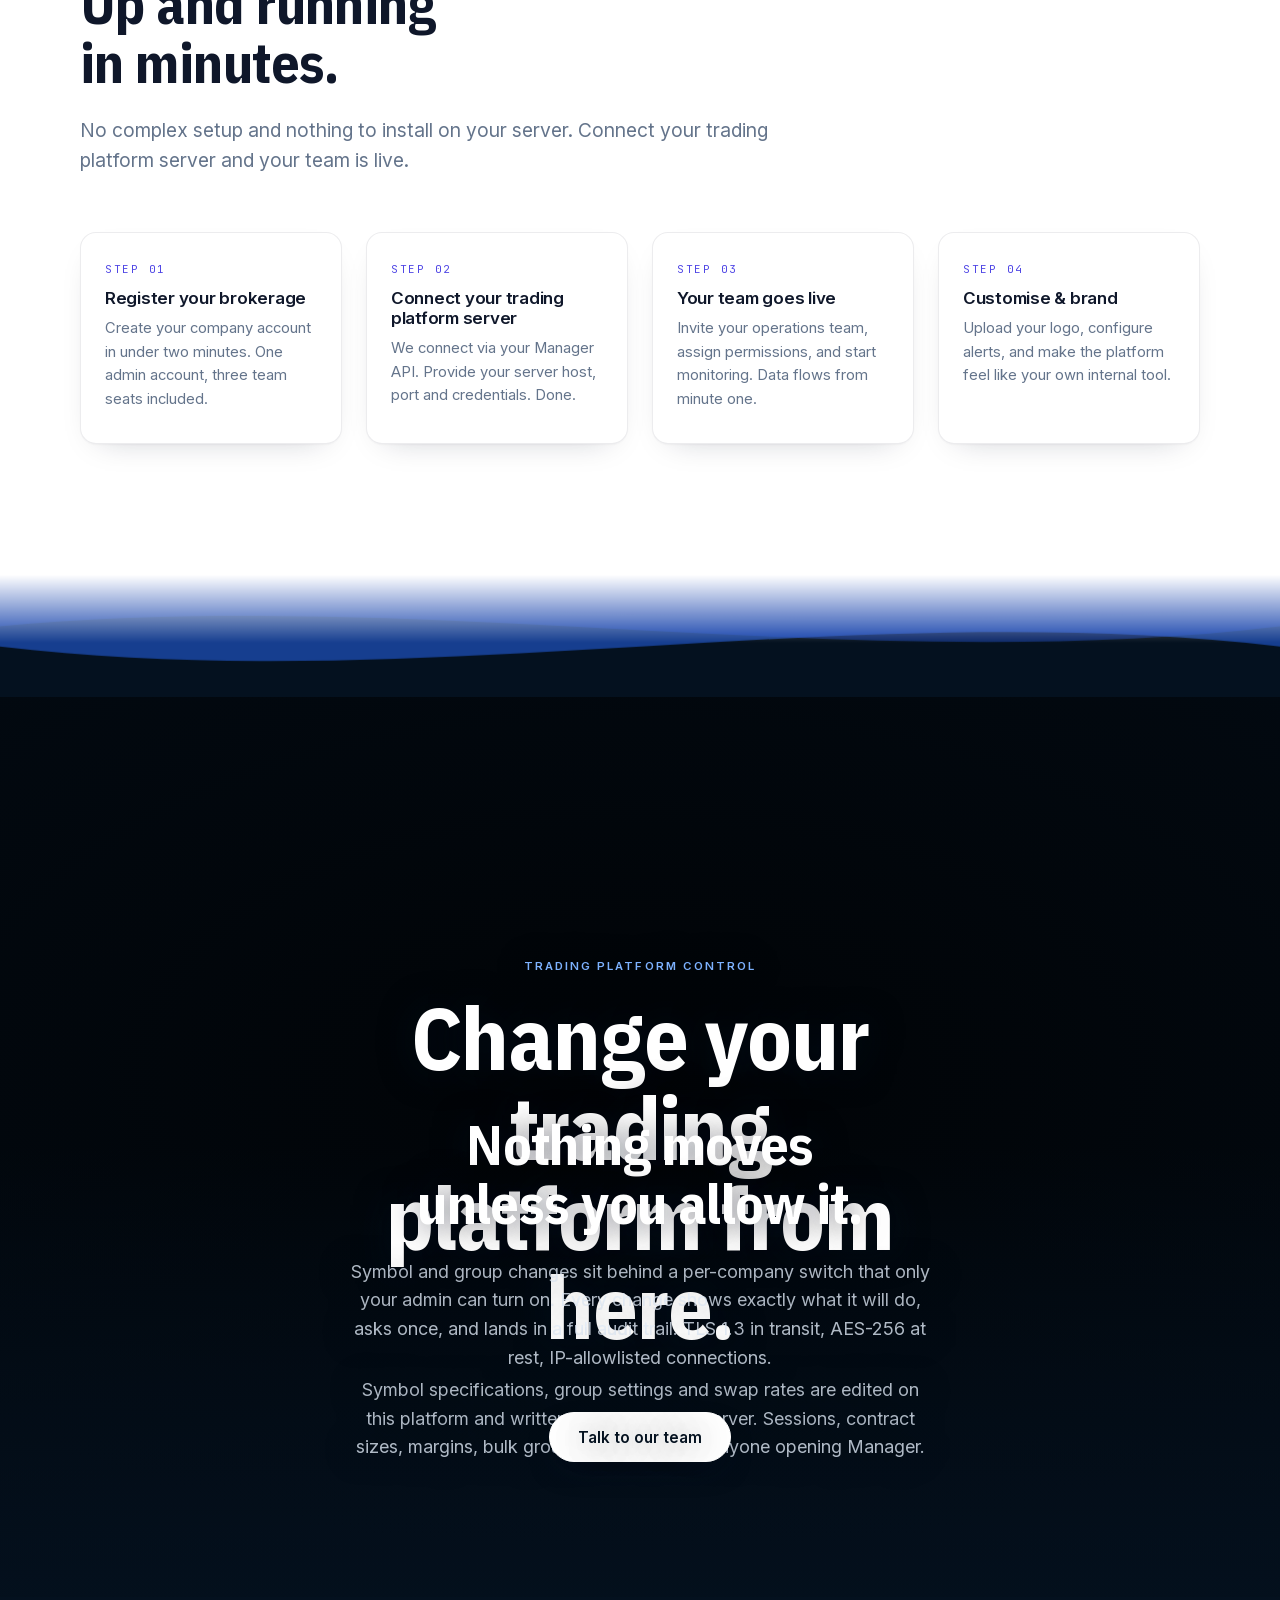
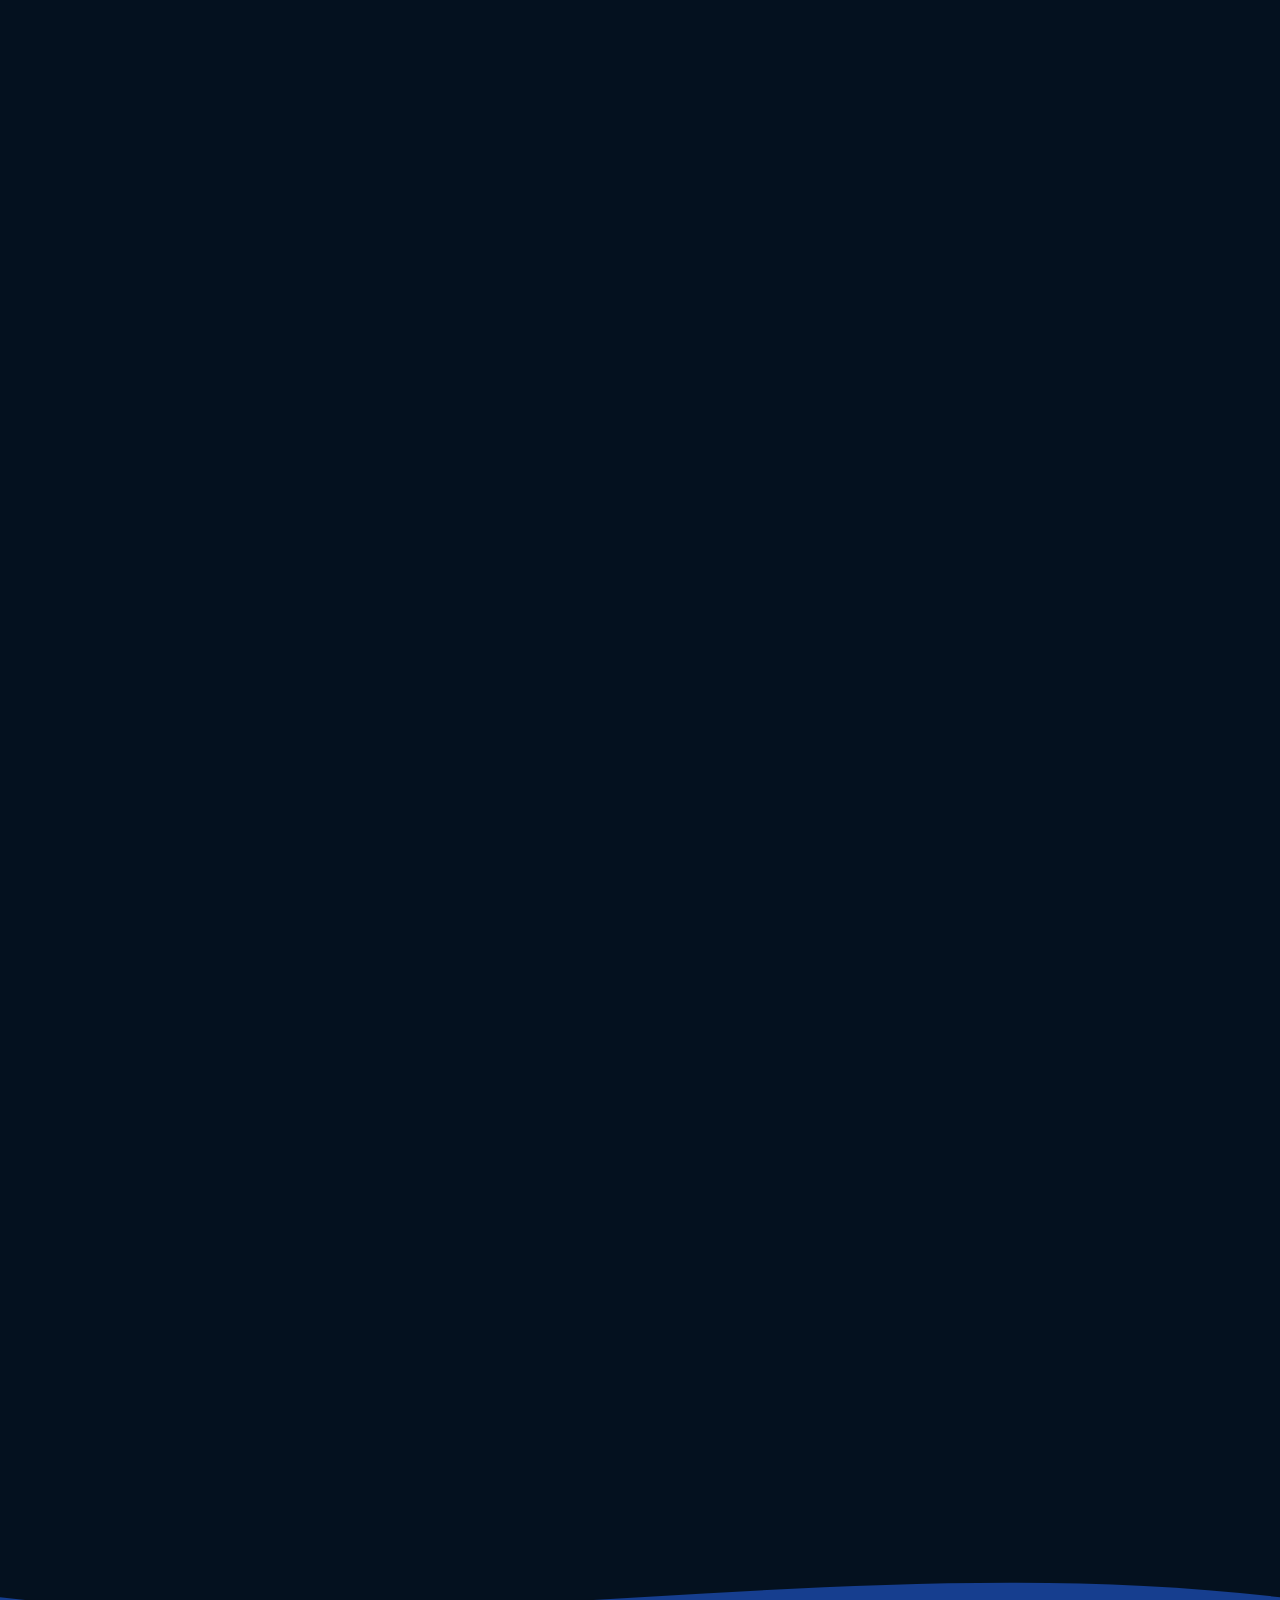
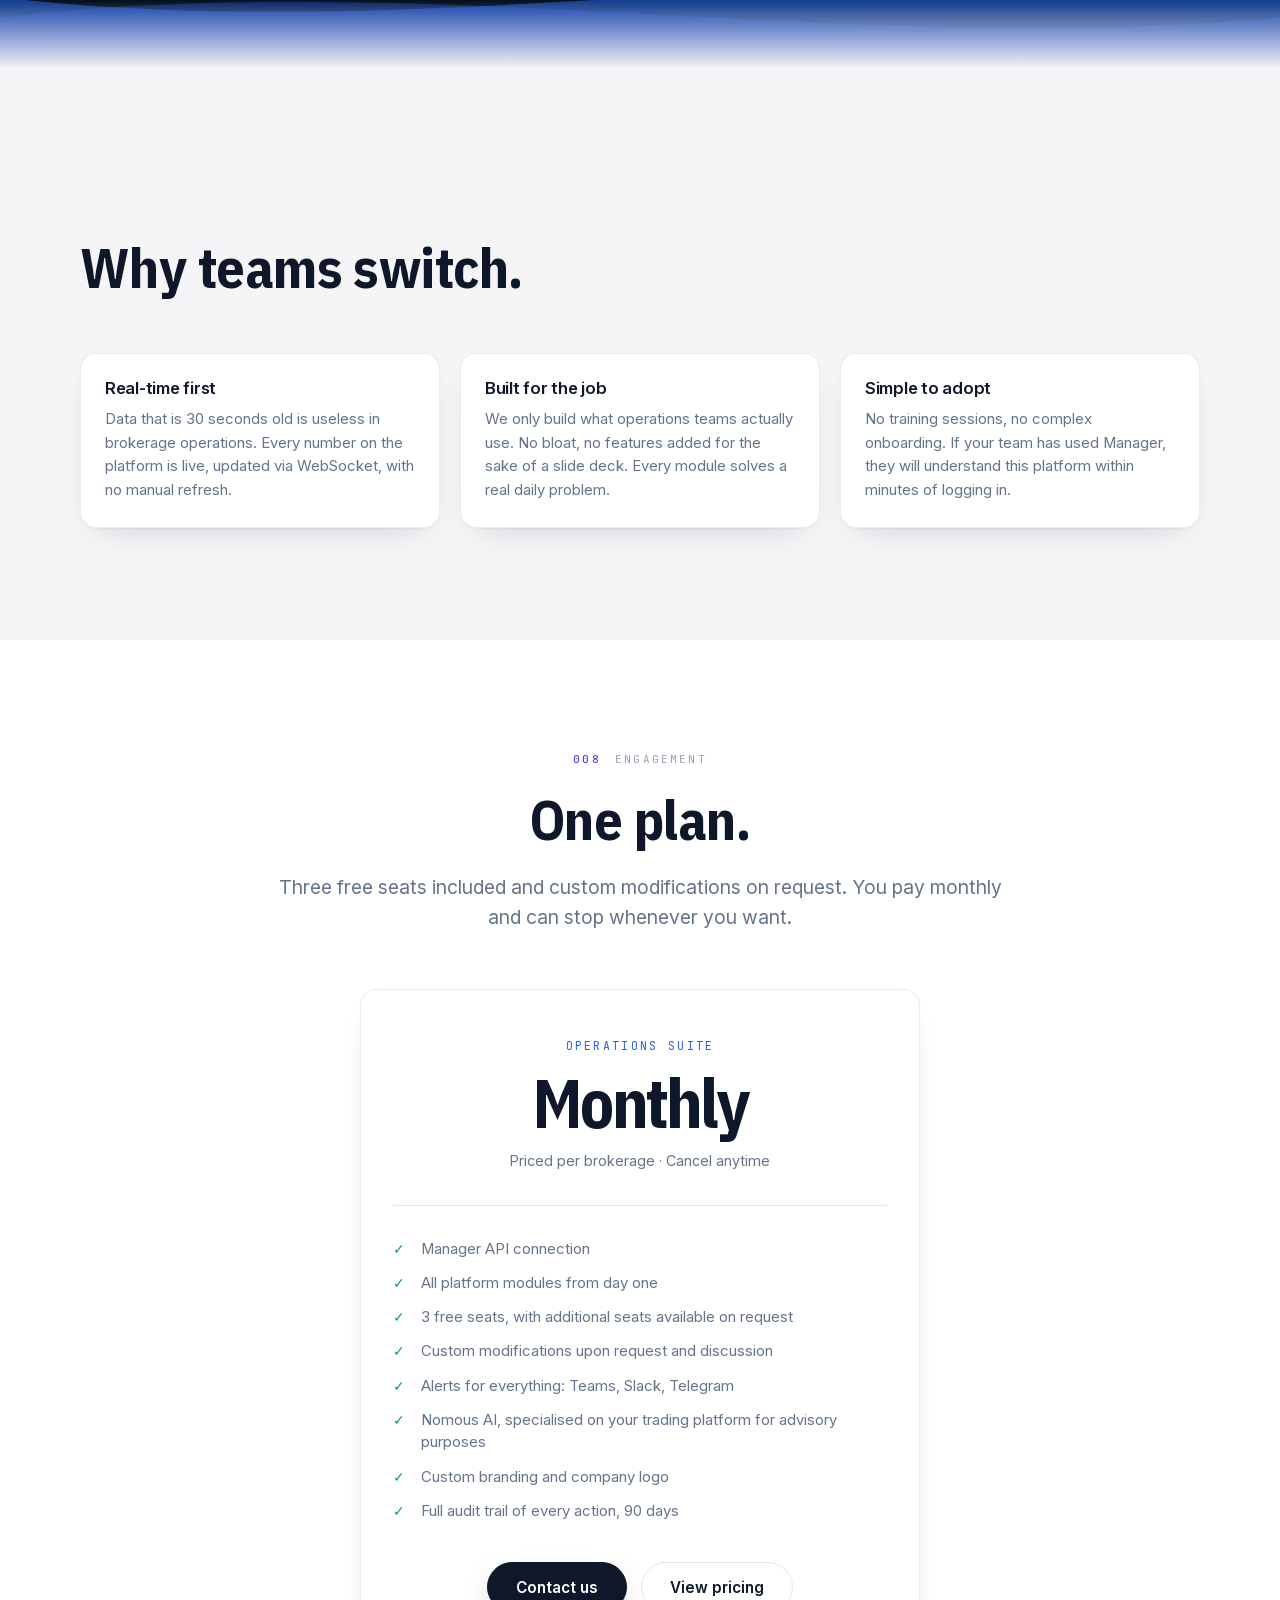
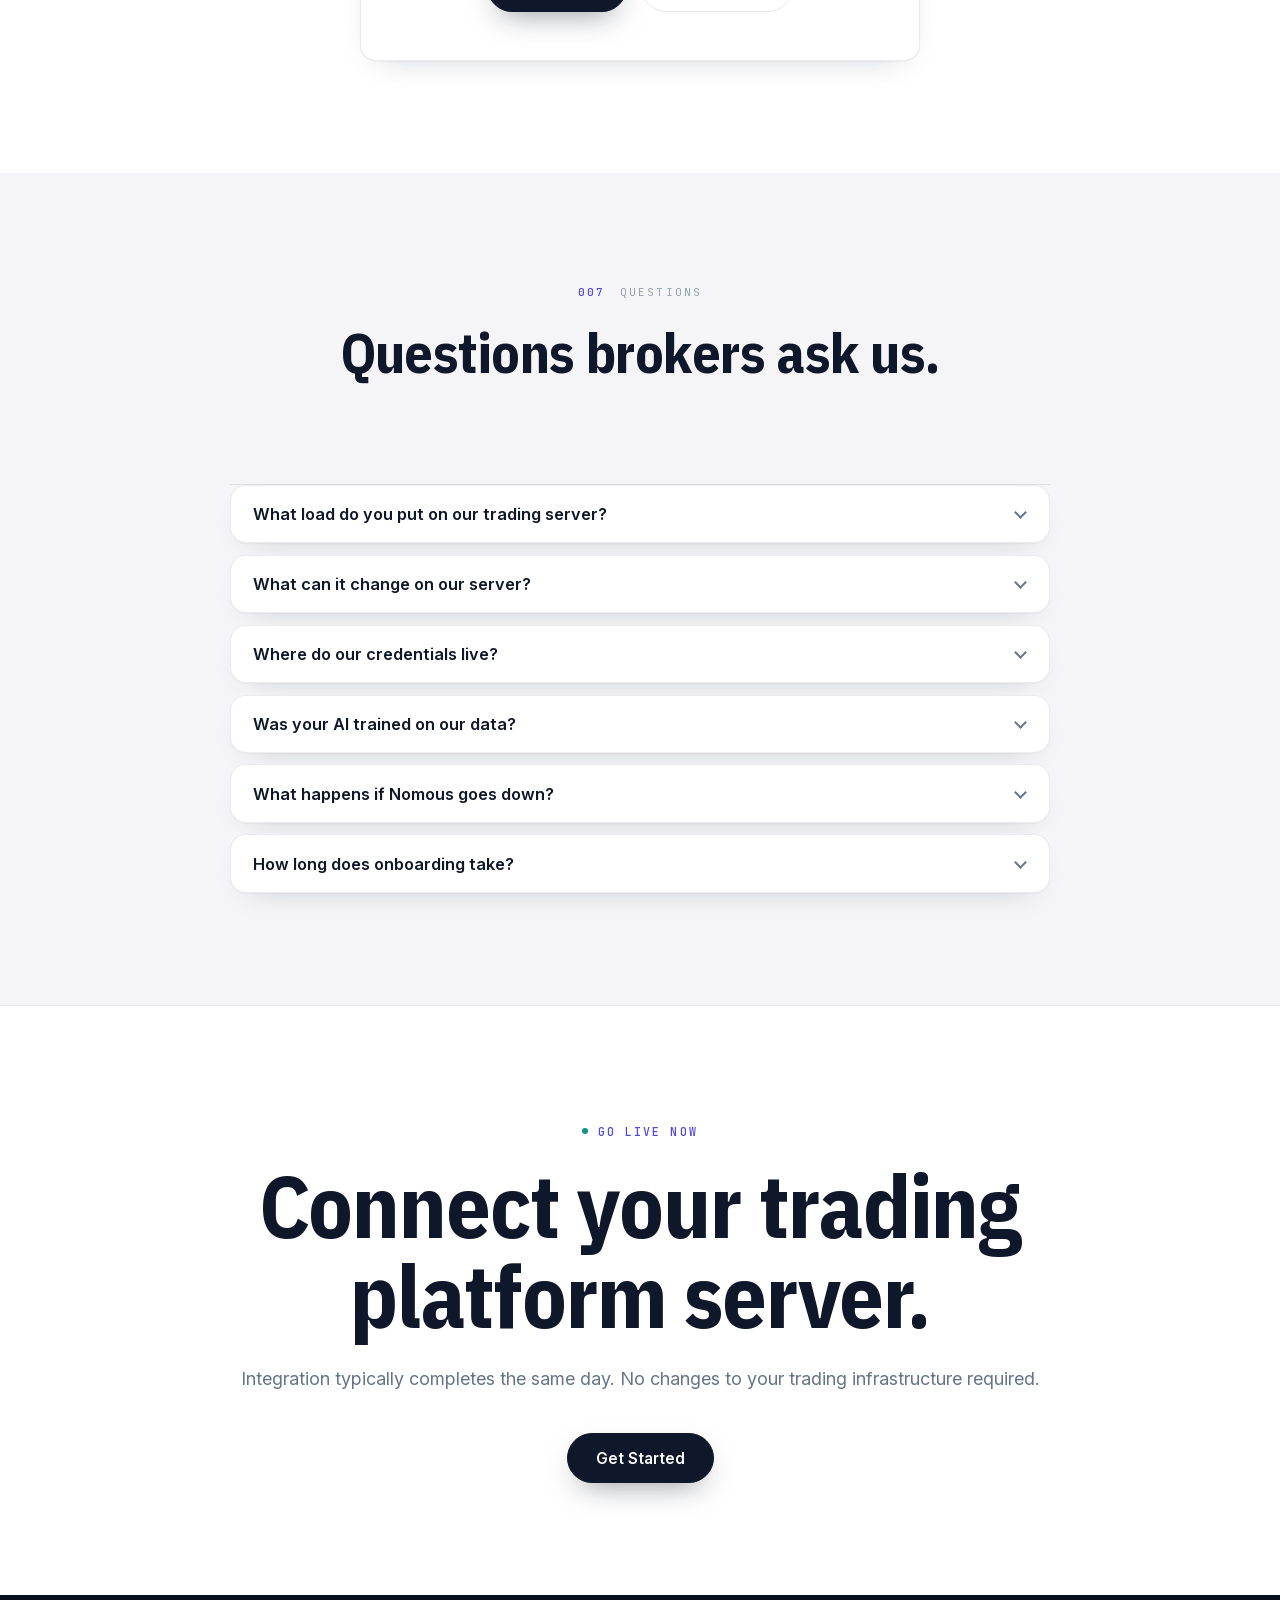
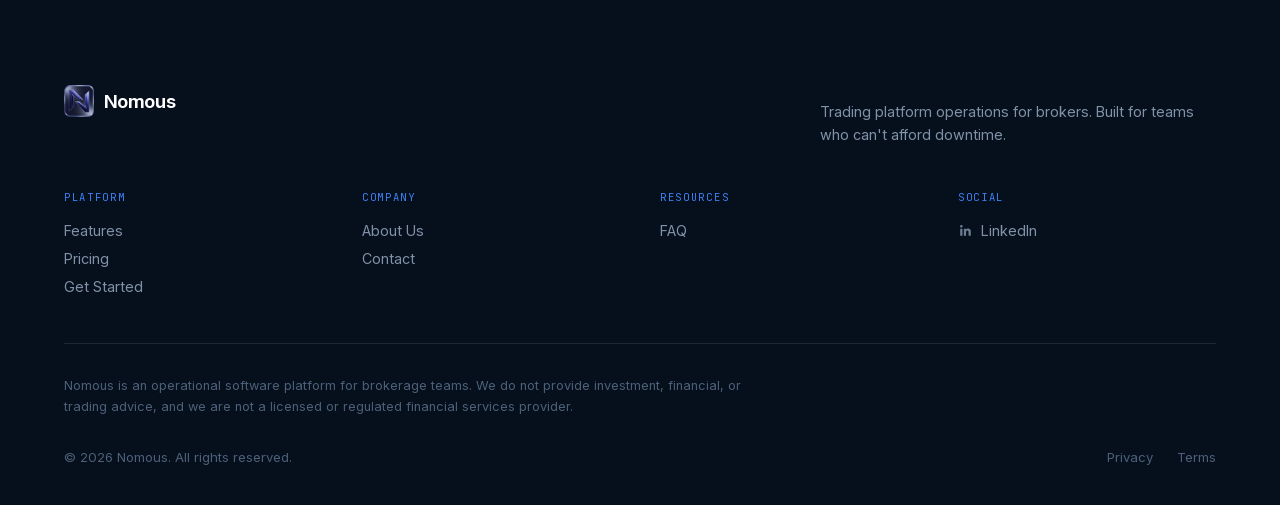
==== commit 28d42966: "The site stops naming the trade server we happen to speak to New hero, and MT5 comes out of the copy" ====
--- a/index.html
+++ b/index.html
@@ -3,8 +3,8 @@
 <head>
 <meta charset="utf-8">
 <meta name="viewport" content="width=device-width, initial-scale=1">
-<title>Nomous | The MT5 operations platform for brokerages</title>
-<meta name="description" content="Real-time pricing, risk, clients and alerts for MT5 brokerages over one managed connection, with symbol and group changes written back, confirmed and audited.">
+<title>Nomous | Trading platform operations for brokerages</title>
+<meta name="description" content="Real-time pricing, risk, clients and alerts for brokerages over one managed connection, with symbol and group changes written back, confirmed and audited.">
 
 <link rel="stylesheet" href="css/fonts.css?v=1">
 <link rel="stylesheet" href="css/style.css?v=4">
@@ -59,12 +59,12 @@
     <div class="hero__inner">
 
       <div class="hero__copy">
-        <p class="hero__eyebrow fade-up fade-up--1">Real-time · MT5 native · Fully audited</p>
+        <p class="hero__eyebrow fade-up fade-up--1">Real-time · Trading platform native · Fully audited</p>
         <h1 class="hero__title fade-up fade-up--2">
-          The <span class="hl"><em>processing core</em></span><br>for your MT5 operations.
+          <span class="hl"><em>One platform.</em></span><br>Complete trading operations.
         </h1>
         <p class="hero__sub fade-up fade-up--3">
-          Pricing, risk, clients and alerts from your MetaTrader 5 server,
+          Pricing, risk, clients and alerts from your trading platform server,
           live in one operations desk, and the changes you approve written
           back to it, confirmed and audited.
         </p>
@@ -91,7 +91,7 @@
                Six-in / six-out says "this replaces your whole morning", which a
                single chain never did. -->
           <svg class="hero__diagram" viewBox="0 0 1000 530" role="img"
-               aria-label="Diagram: accounts, positions, live prices, groups, symbols and the server journal stream from your MT5 server into the Nomous hub, which feeds the Pricing Monitor, Risk Monitor, Clients, MT Groups, Alerts and Nomous AI. A separate write path back to the server runs through a switch that is off by default: opt-in, confirmed and audited.">
+               aria-label="Diagram: accounts, positions, live prices, groups, symbols and the server journal stream from your trading platform server into the Nomous hub, which feeds the Pricing Monitor, Risk Monitor, Clients, Groups, Alerts and Nomous AI. A separate write path back to the server runs through a switch that is off by default: opt-in, confirmed and audited.">
             <defs>
               <radialGradient id="hubGlow">
                 <stop offset="0%"   stop-color="#6366f1" stop-opacity="0.42"/>
@@ -139,7 +139,7 @@
             </g>
             <!-- names the six pills for what they are: one server -->
             <path class="dg-bracket" d="M46 40 H36 V378 H46"/>
-            <text class="dg-label" x="36" y="26">Your MT5 server</text>
+            <text class="dg-label" x="36" y="26">Your trading server</text>
             <g filter="url(#lift)">
               <rect class="dg-pill" x="58" y="40"  width="186" height="38" rx="19" fill="url(#pillIn)"/>
               <rect class="dg-pill" x="58" y="100" width="186" height="38" rx="19" fill="url(#pillIn)"/>
@@ -195,7 +195,7 @@
             <text class="dg-pill-text" x="888" y="59"  text-anchor="middle">Pricing Monitor</text>
             <text class="dg-pill-text" x="888" y="119" text-anchor="middle">Risk Monitor</text>
             <text class="dg-pill-text" x="888" y="179" text-anchor="middle">Clients</text>
-            <text class="dg-pill-text" x="888" y="239" text-anchor="middle">MT Groups</text>
+            <text class="dg-pill-text" x="888" y="239" text-anchor="middle">Groups</text>
             <text class="dg-pill-text" x="888" y="299" text-anchor="middle">Alerts</text>
             <text class="dg-pill-text dg-pill-text--ai" x="888" y="359" text-anchor="middle">Nomous AI</text>
 
@@ -281,13 +281,13 @@
     <div class="section__inner">
       <p class="strip__eyebrow" data-reveal>What’s inside</p>
     </div>
-    <div class="marquee" aria-label="Pricing Monitor, Risk Monitor, Clients, MT Groups, Swaps, Symbols, Alerts, Holidays, Nomous AI, Reports, IB and MAM/PAMM">
+    <div class="marquee" aria-label="Pricing Monitor, Risk Monitor, Clients, Groups, Swaps, Symbols, Alerts, Holidays, Nomous AI, Reports, IB and MAM/PAMM">
       <div class="marquee__track">
         <span class="marquee__row" aria-hidden="false">
           <b>Pricing Monitor</b><i>live spreads &amp; ticks</i>
           <b>Risk Monitor</b><i>A/B book exposure</i>
           <b>Clients</b><i>toxic-flow signals</i>
-          <b>MT Groups</b><i>bulk edits, confirmed</i>
+          <b>Groups</b><i>bulk edits, confirmed</i>
           <b>Swaps</b><i>every rate, one grid</i>
           <b>Symbols</b><i>sessions &amp; contract size</i>
           <b>Alerts</b><i>Telegram · Slack · Teams</i>
@@ -300,7 +300,7 @@
           <b>Pricing Monitor</b><i>live spreads &amp; ticks</i>
           <b>Risk Monitor</b><i>A/B book exposure</i>
           <b>Clients</b><i>toxic-flow signals</i>
-          <b>MT Groups</b><i>bulk edits, confirmed</i>
+          <b>Groups</b><i>bulk edits, confirmed</i>
           <b>Swaps</b><i>every rate, one grid</i>
           <b>Symbols</b><i>sessions &amp; contract size</i>
           <b>Alerts</b><i>Telegram · Slack · Teams</i>
@@ -347,7 +347,7 @@
       <p class="sec-bar" data-reveal><b>002</b> Thesis</p>
       <h2 class="headline" data-reveal>Your ops team already knows<br>what needs watching.</h2>
       <p class="lede" data-reveal>
-        Ten modules covering what an MT5 operations team checks each
+        Ten modules covering what a trading platform operations team checks each
         morning, in one place, live.
       </p>
 
@@ -394,7 +394,7 @@
         </a>
         <a class="modcard" href="features.html#m05">
           <span class="modcard__top"><span class="modcard__icon" aria-hidden="true"><svg viewBox="0 0 24 24" fill="none" stroke="currentColor" stroke-width="2" stroke-linecap="round" stroke-linejoin="round"><line x1="4" y1="21" x2="4" y2="14"/><line x1="4" y1="10" x2="4" y2="3"/><line x1="12" y1="21" x2="12" y2="12"/><line x1="12" y1="8" x2="12" y2="3"/><line x1="20" y1="21" x2="20" y2="16"/><line x1="20" y1="12" x2="20" y2="3"/><line x1="1" y1="14" x2="7" y2="14"/><line x1="9" y1="8" x2="15" y2="8"/><line x1="17" y1="16" x2="23" y2="16"/></svg></span><span class="modcard__num">05</span></span>
-          <span class="modcard__name">MT Groups</span>
+          <span class="modcard__name">Groups</span>
           <span class="modcard__desc">Every group's spec side by side. Simulate a move before it happens and see exactly who it would liquidate.</span>
           <span class="modcard__more">Learn more<svg viewBox="0 0 16 16" fill="none" stroke="currentColor" stroke-width="1.7" stroke-linecap="round" stroke-linejoin="round" aria-hidden="true"><path d="M3 8h9M8.5 4.5L12 8l-3.5 3.5"/></svg></span>
         </a>
@@ -413,13 +413,13 @@
         <a class="modcard" href="features.html#m08">
           <span class="modcard__top"><span class="modcard__icon" aria-hidden="true"><svg viewBox="0 0 24 24" fill="none" stroke="currentColor" stroke-width="2" stroke-linecap="round" stroke-linejoin="round"><circle cx="12" cy="12" r="10"/><polyline points="12 6 12 12 16 14"/></svg></span><span class="modcard__num">08</span></span>
           <span class="modcard__name">Symbols &amp; Holidays</span>
-          <span class="modcard__desc">The full MT5 symbol specification: sessions, contract sizes and swaps, plus the market holiday calendar.</span>
+          <span class="modcard__desc">The full trading platform symbol specification: sessions, contract sizes and swaps, plus the market holiday calendar.</span>
           <span class="modcard__more">Learn more<svg viewBox="0 0 16 16" fill="none" stroke="currentColor" stroke-width="1.7" stroke-linecap="round" stroke-linejoin="round" aria-hidden="true"><path d="M3 8h9M8.5 4.5L12 8l-3.5 3.5"/></svg></span>
         </a>
         <a class="modcard" href="features.html#m09">
           <span class="modcard__top"><span class="modcard__icon modcard__icon--logo" aria-hidden="true"><img src="assets/brand/logo-n-nav.webp" alt="" width="25" height="27"></span><span class="modcard__num">09</span></span>
           <span class="modcard__name">Nomous AI</span>
-          <span class="modcard__desc">Ask in plain English. Answers from your own live data and the official MT5 documentation, isolated per broker.</span>
+          <span class="modcard__desc">Ask in plain English. Answers from your own live data and the official platform documentation, isolated per broker.</span>
           <span class="modcard__more">Learn more<svg viewBox="0 0 16 16" fill="none" stroke="currentColor" stroke-width="1.7" stroke-linecap="round" stroke-linejoin="round" aria-hidden="true"><path d="M3 8h9M8.5 4.5L12 8l-3.5 3.5"/></svg></span>
         </a>
         <a class="modcard" href="features.html#m10">
@@ -456,13 +456,13 @@
                   data-caption="Live bid, ask and spread for every symbol, streaming. No refresh button anywhere.">Pricing</button>
           <button class="tour__tab" role="tab" aria-selected="false"
                   data-shot="symbols-dialog"
-                  data-caption="The full MT5 symbol specification, with sessions and their breaks read out in plain words.">Symbols</button>
+                  data-caption="The full trading platform symbol specification, with sessions and their breaks read out in plain words.">Symbols</button>
           <button class="tour__tab" role="tab" aria-selected="false"
                   data-shot="mt-groups"
-                  data-caption="Simulate moving clients between groups and see the exact difference, including who a move would liquidate.">MT Groups</button>
+                  data-caption="Simulate moving clients between groups and see the exact difference, including who a move would liquidate.">Groups</button>
           <button class="tour__tab" role="tab" aria-selected="false"
                   data-shot="nomous-ai"
-                  data-caption="Ask in plain English. Answers come from your own live book and the official MT5 documentation, isolated per broker.">Nomous AI</button>
+                  data-caption="Ask in plain English. Answers come from your own live book and the official platform documentation, isolated per broker.">Nomous AI</button>
         </div>
 
         <figure class="tour__frame" data-tilt>
@@ -489,7 +489,7 @@
       <p class="sec-bar" data-reveal><b>005</b> Deployment</p>
       <h2 class="headline" data-reveal>Up and running in minutes.</h2>
       <p class="lede" data-reveal>
-        No complex setup and nothing to install on your server. Connect your MT5
+        No complex setup and nothing to install on your server. Connect your trading platform
         server and your team is live.
       </p>
 
@@ -501,8 +501,8 @@
         </div>
         <div class="step" data-reveal>
           <span class="step__num">Step 02</span>
-          <h3 class="step__title">Connect your MT5 server</h3>
-          <p class="step__desc">We connect via your MT5 Manager API. Provide your server host, port and credentials. Done.</p>
+          <h3 class="step__title">Connect your trading platform server</h3>
+          <p class="step__desc">We connect via your Manager API. Provide your server host, port and credentials. Done.</p>
         </div>
         <div class="step" data-reveal>
           <span class="step__num">Step 03</span>
@@ -541,8 +541,8 @@
 
       <div class="overlay overlay--bottom">
         <div class="overlay__block" data-enter="0" data-exit="0.42">
-          <p class="eyebrow">MT5 Control</p>
-          <h2 class="display">Change MT5<br>from here.</h2>
+          <p class="eyebrow">Trading Platform Control</p>
+          <h2 class="display">Change your trading<br>platform from here.</h2>
           <p class="subhead">
             Symbol specifications, group settings and swap rates are edited on
             this platform and written straight to your server. Sessions, contract
@@ -602,7 +602,7 @@
         </article>
         <article class="principle" data-reveal>
           <h3>Simple to adopt</h3>
-          <p>No training sessions, no complex onboarding. If your team has used MT5 Manager, they will understand this platform within minutes of logging in.</p>
+          <p>No training sessions, no complex onboarding. If your team has used Manager, they will understand this platform within minutes of logging in.</p>
         </article>
       </div>
     </div>
@@ -624,12 +624,12 @@
         <p class="plan__price">Monthly</p>
         <p class="plan__note">Priced per brokerage · Cancel anytime</p>
         <ul class="plan__list">
-          <li>MT5 Manager API connection</li>
+          <li>Manager API connection</li>
           <li>All platform modules from day one</li>
           <li>3 free seats, with additional seats available on request</li>
           <li>Custom modifications upon request and discussion</li>
           <li>Alerts for everything: Teams, Slack, Telegram</li>
-          <li>Nomous AI, specialised on MT5 for advisory purposes</li>
+          <li>Nomous AI, specialised on your trading platform for advisory purposes</li>
           <li>Custom branding and company logo</li>
           <li>Full audit trail of every action, 90 days</li>
         </ul>
@@ -678,7 +678,7 @@
           <summary>Was your AI trained on our data?</summary>
           <p>No, and it never will be. Nomous AI runs on a commercial AI API; we train and
           fine-tune no model, and under our provider's commercial terms API traffic is not
-          used to train models either. MT5 knowledge comes from retrieval over MetaQuotes'
+          used to train models either. Platform knowledge comes from retrieval over the vendor's
           own published documentation, quoted with source links.</p>
         </details>
         <details class="faq__item">
@@ -703,7 +703,7 @@
   <section class="section section--line section--center" id="contact">
     <div class="section__inner">
       <p class="mono-tag"><span class="pulse"></span>Go live now</p>
-      <h2 class="display">Connect your MT5 server.</h2>
+      <h2 class="display">Connect your trading platform server.</h2>
       <p class="subhead">
         Integration typically completes the same day. No changes to your
         trading infrastructure required.
@@ -723,7 +723,7 @@
   <div class="site-footer__inner">
     <div class="site-footer__brandrow">
       <a class="site-footer__brand" href="index.html"><img src="assets/brand/logo-n-nav.webp" alt="" width="30" height="32">Nomous</a>
-      <p class="site-footer__tagline">MT5 broker operations platform. Built for teams who can't afford downtime.</p>
+      <p class="site-footer__tagline">Trading platform operations for brokers. Built for teams who can't afford downtime.</p>
     </div>
 
     <div class="site-footer__top">
@@ -757,7 +757,7 @@
     </div>
 
     <p class="site-footer__disclaimer">
-      Nomous is an operational software platform for MT5 brokerage teams. We do
+      Nomous is an operational software platform for brokerage teams. We do
       not provide investment, financial, or trading advice, and we are not a
       licensed or regulated financial services provider.
     </p>
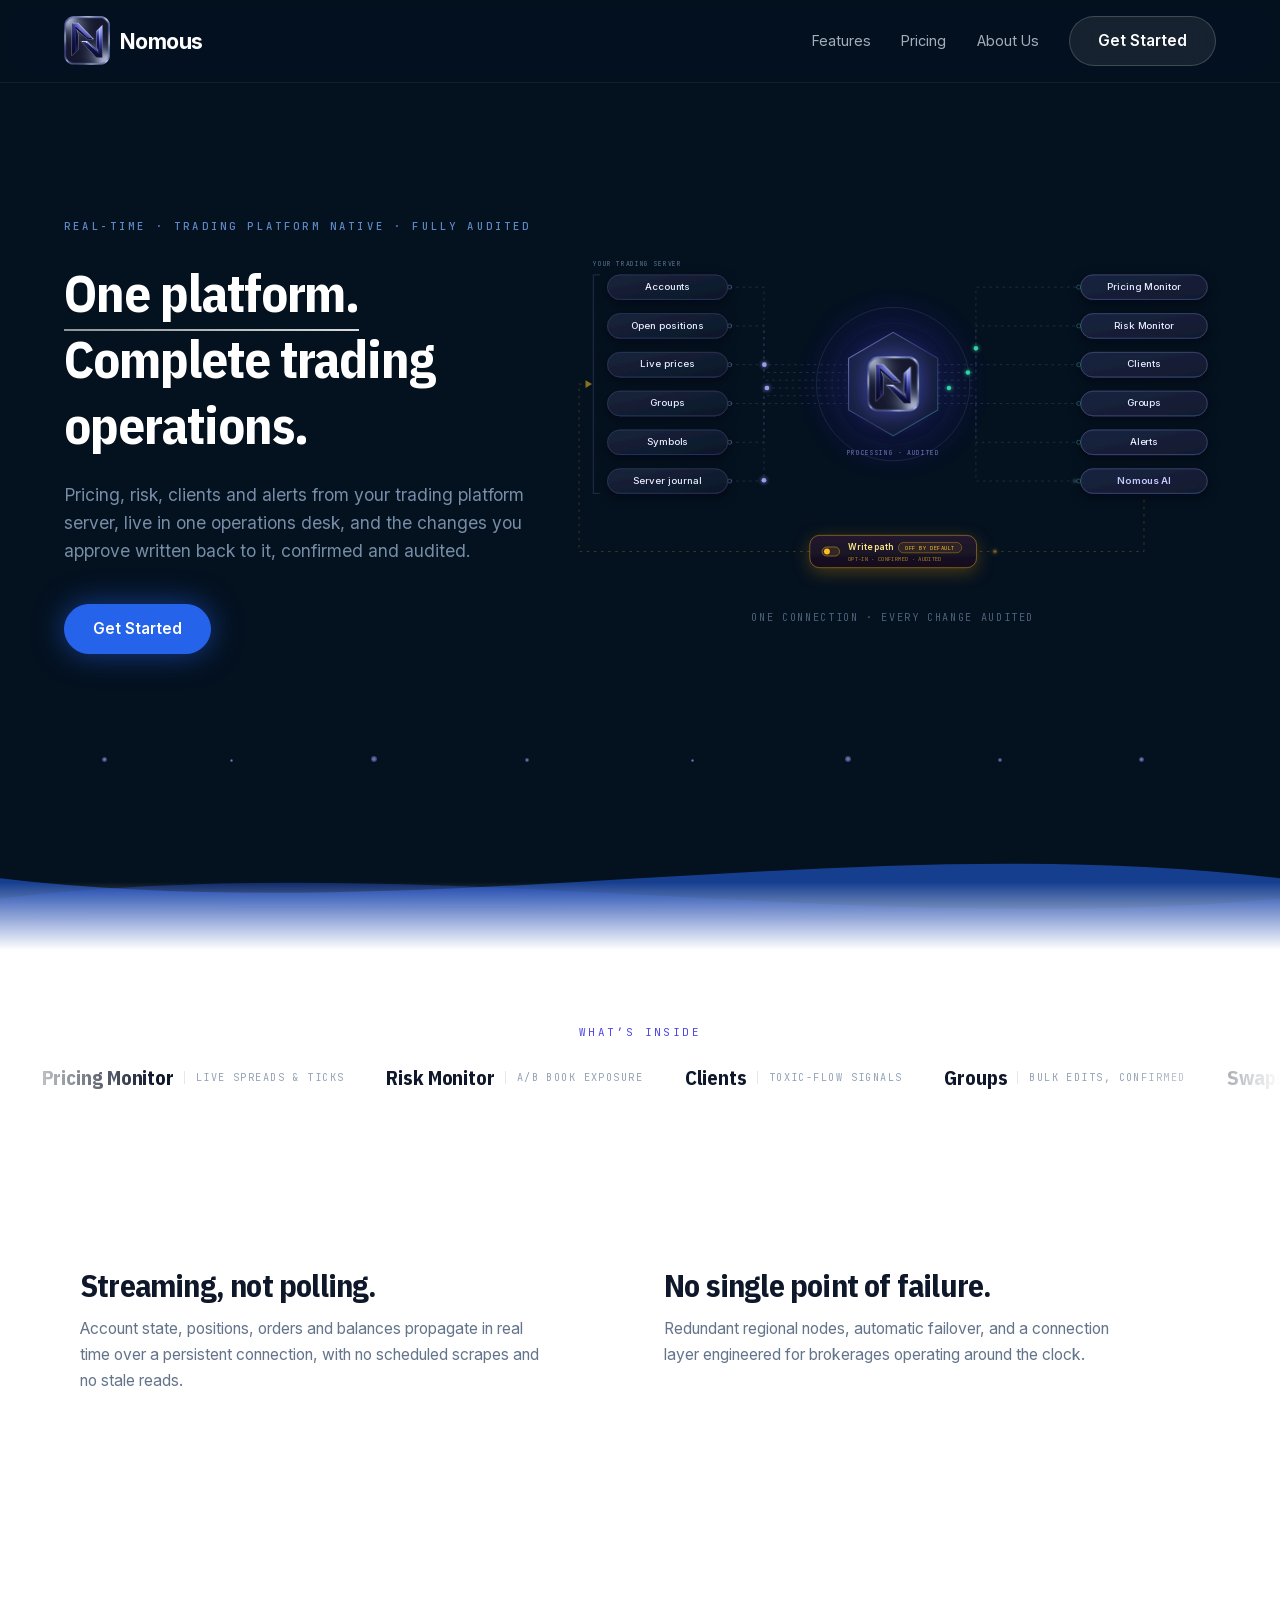
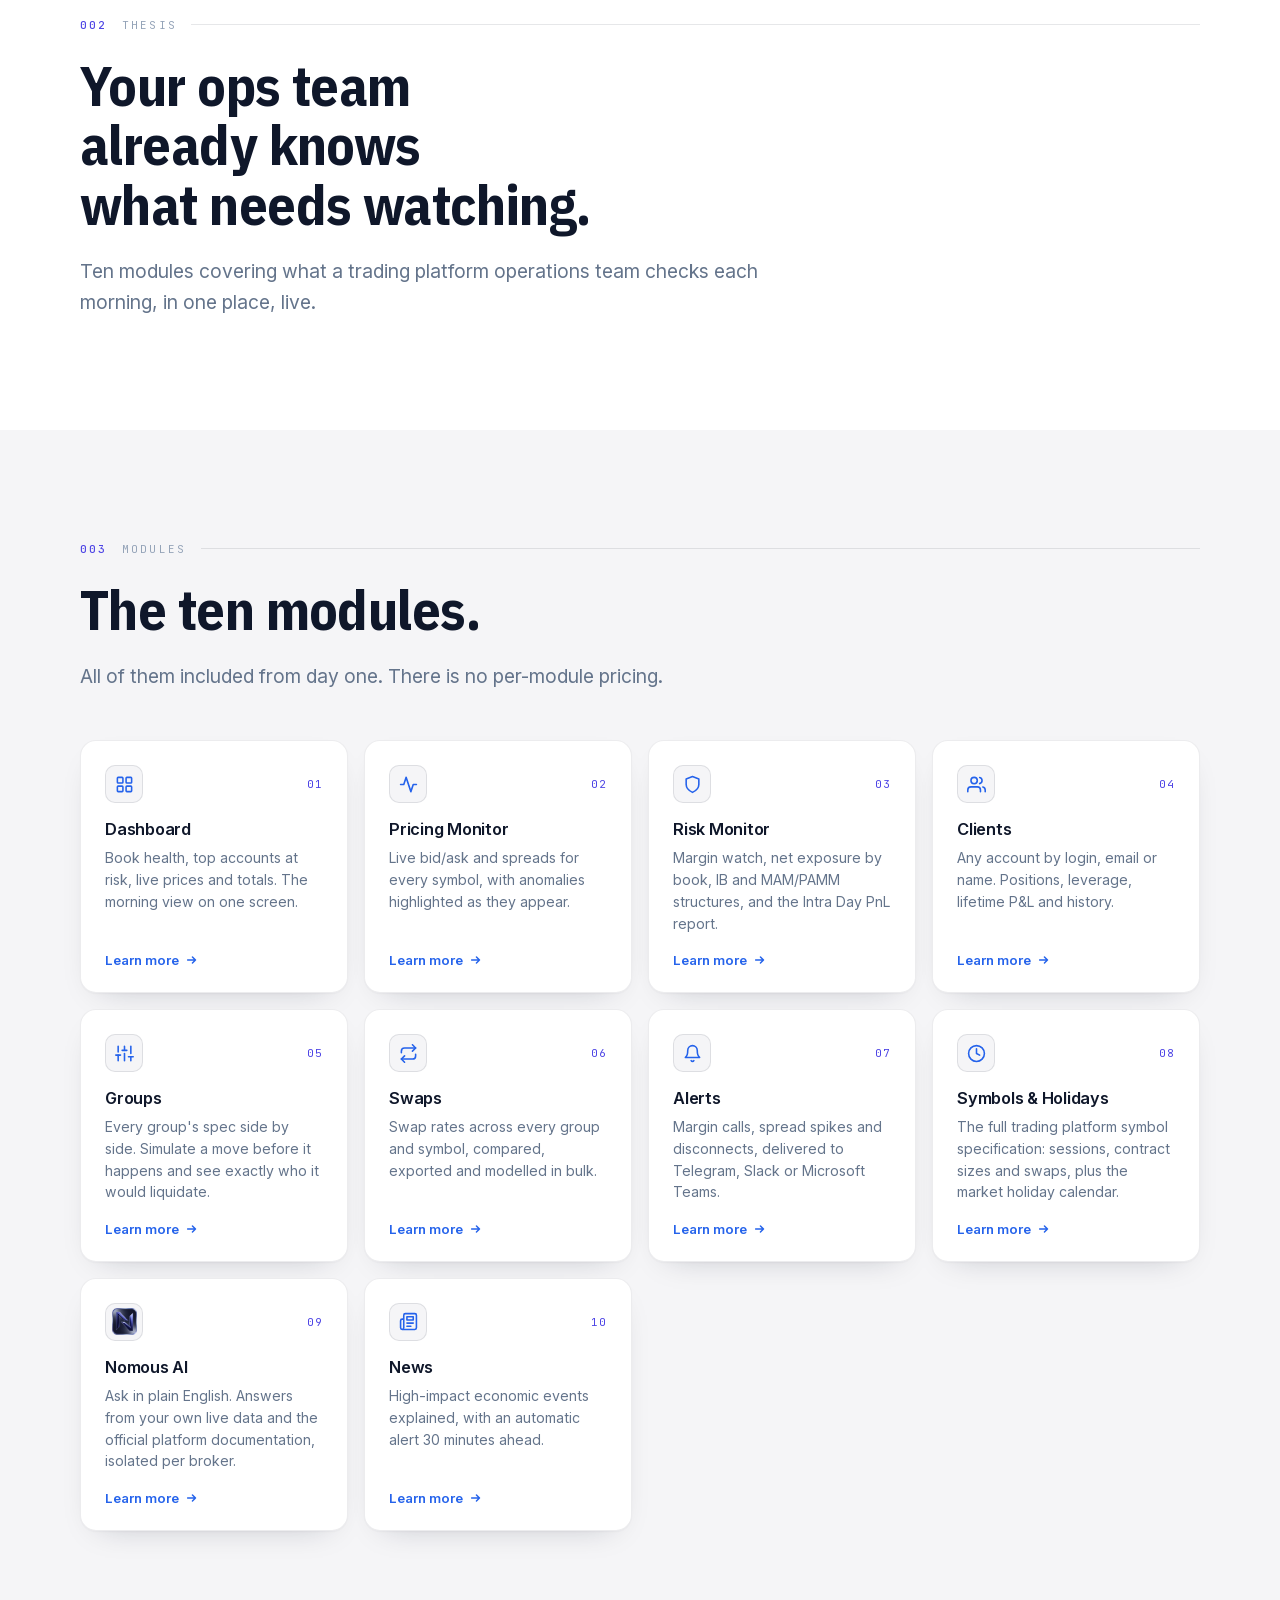
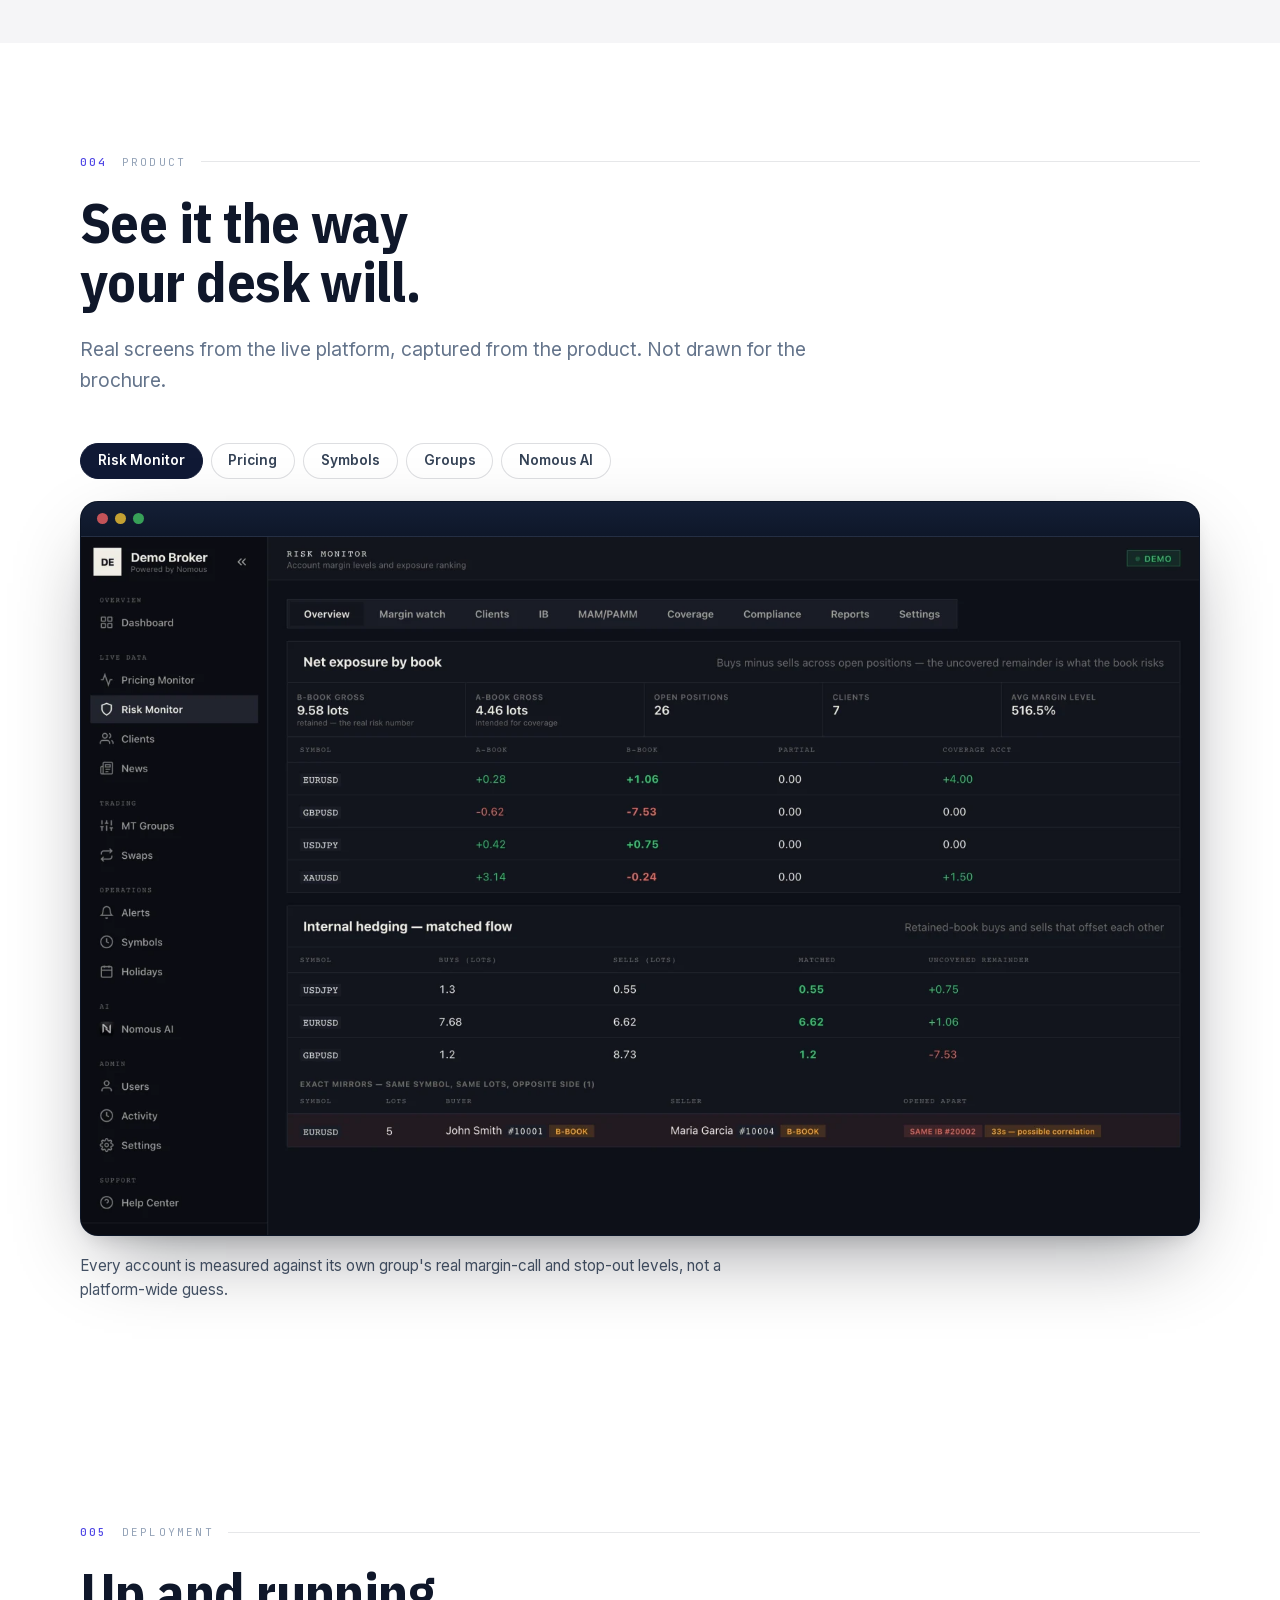
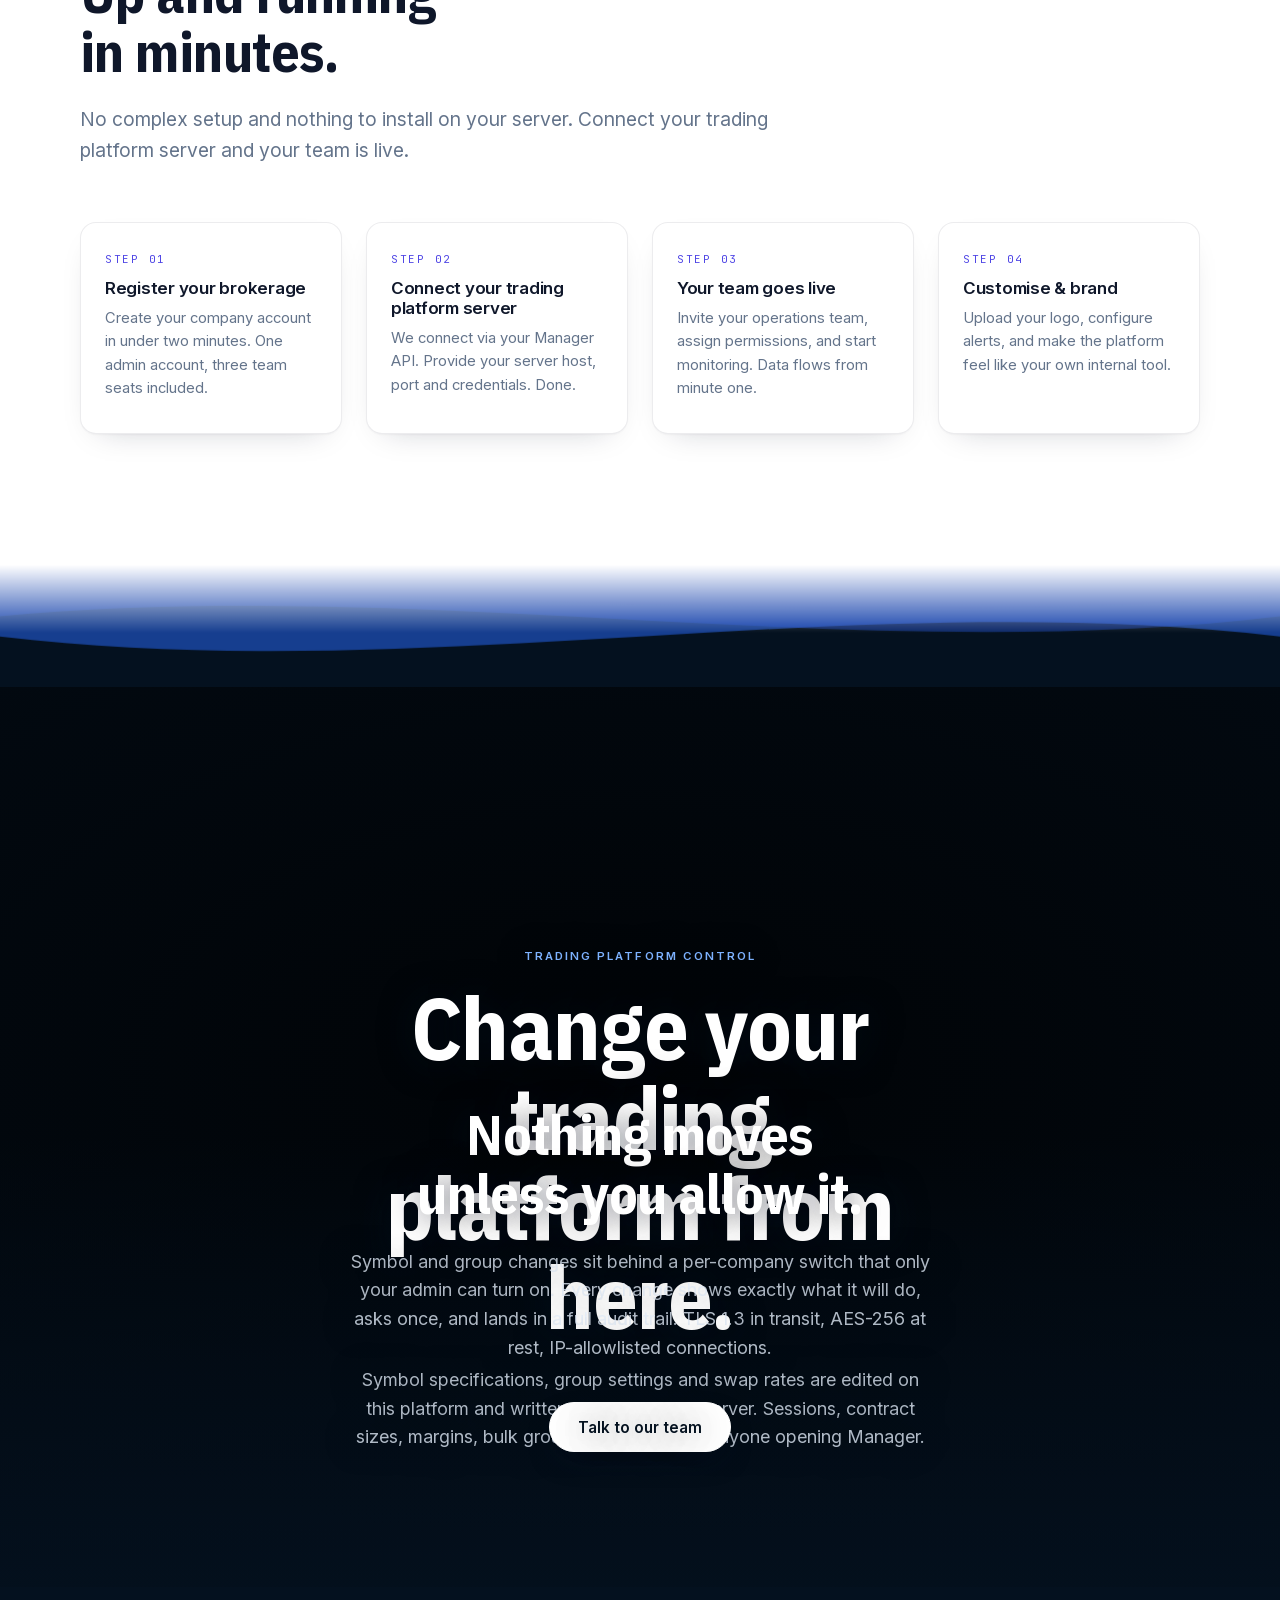
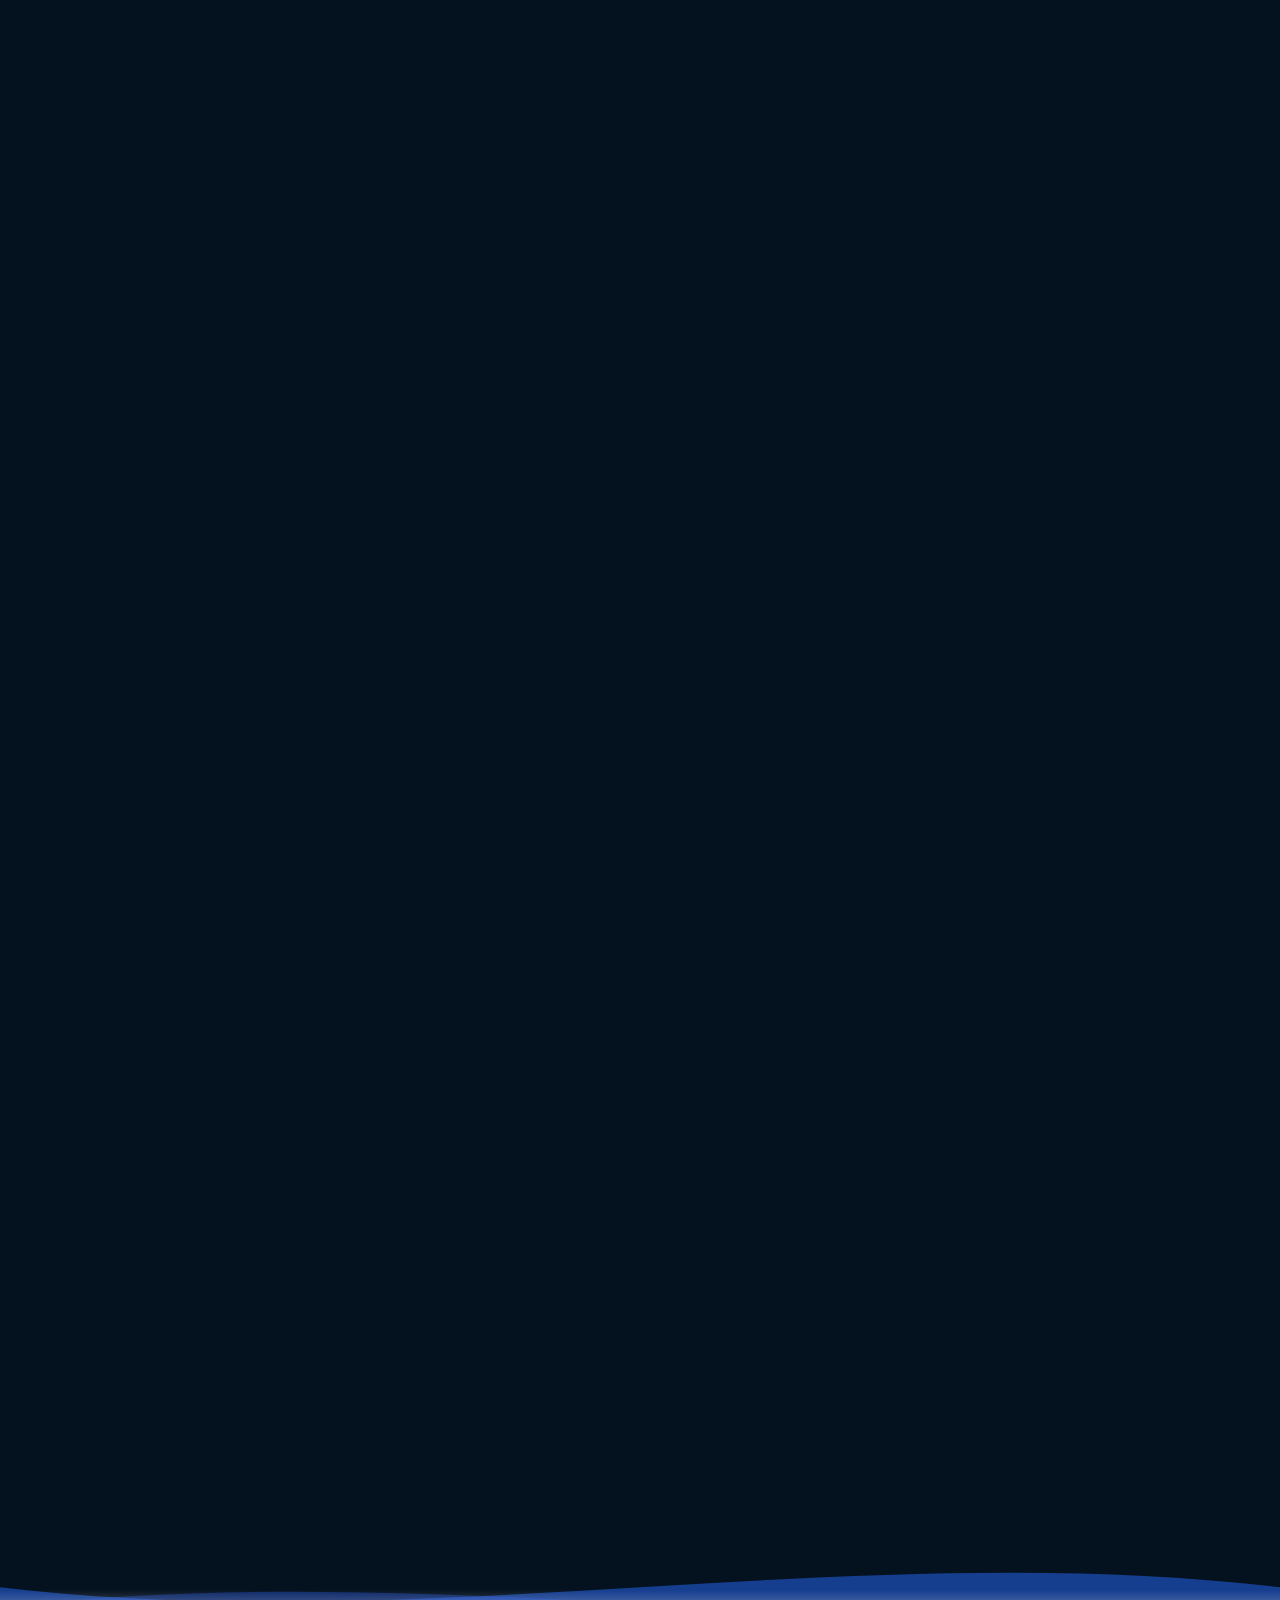
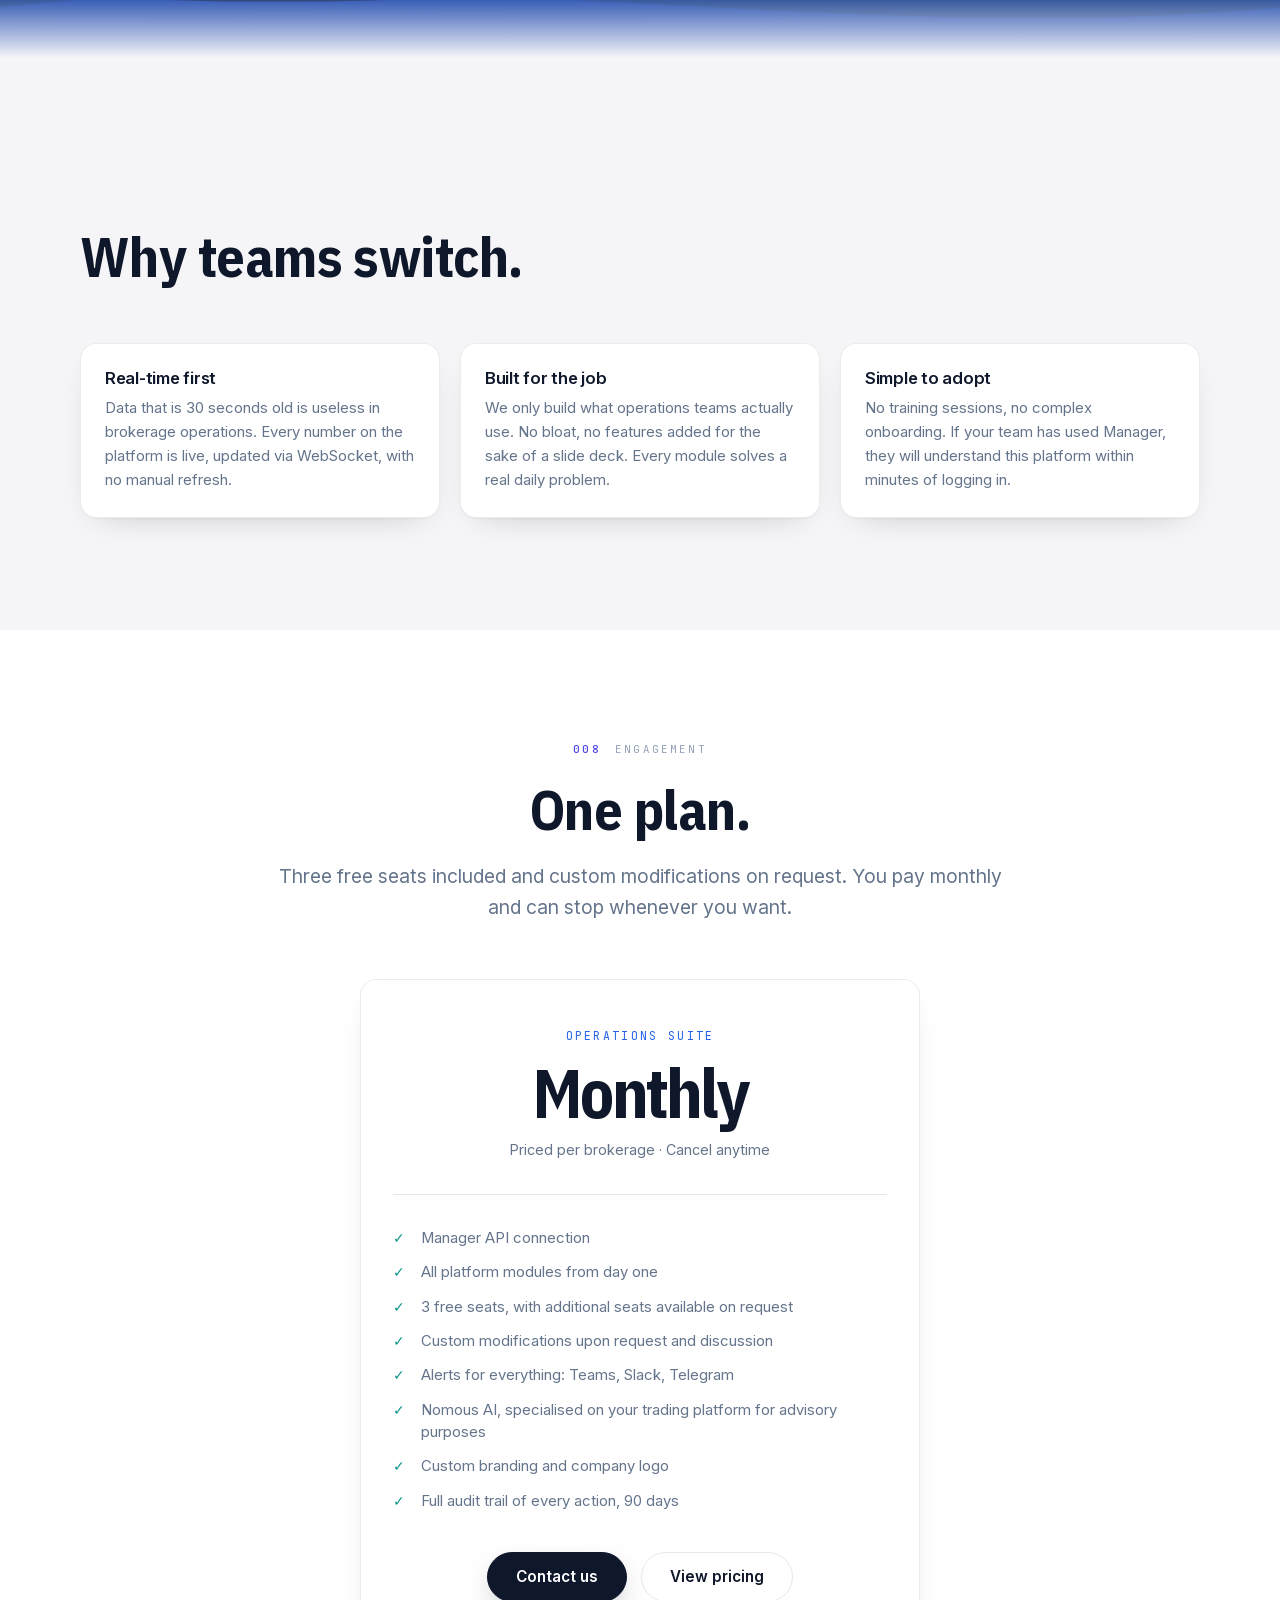
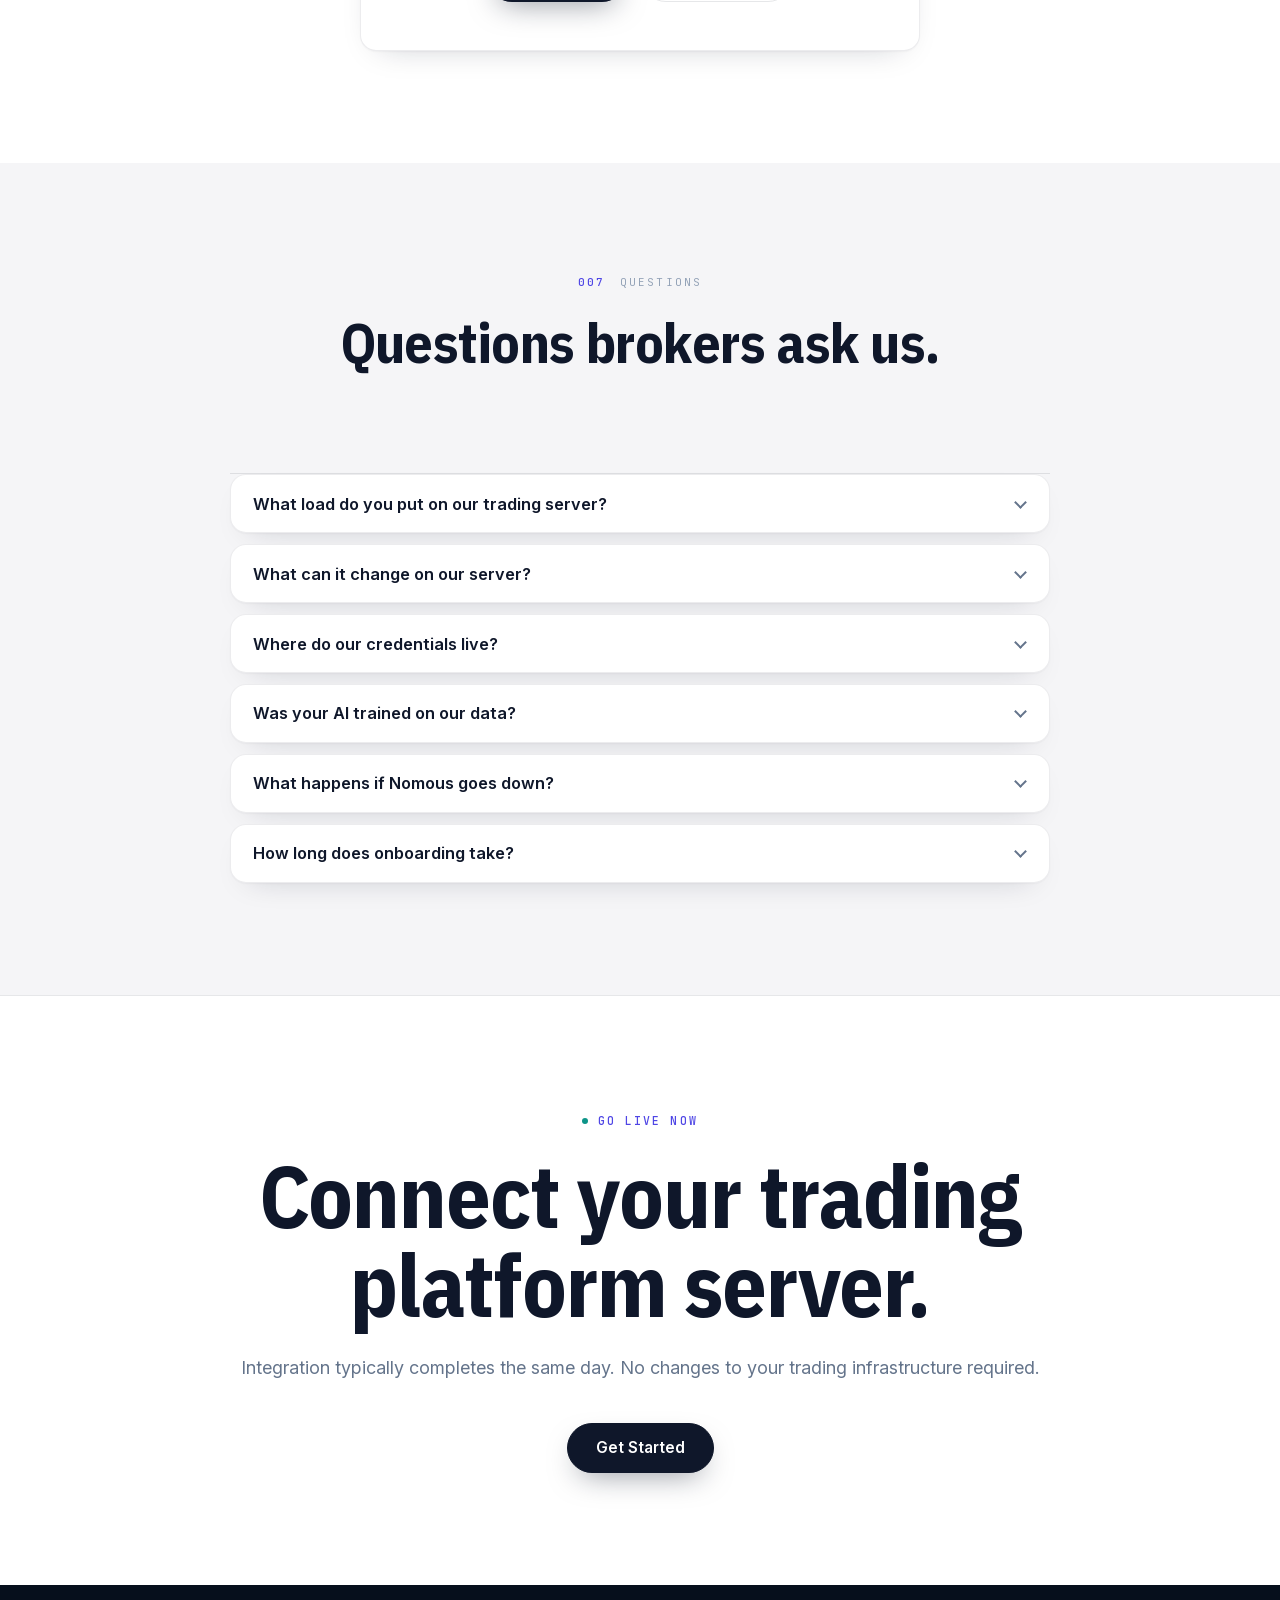
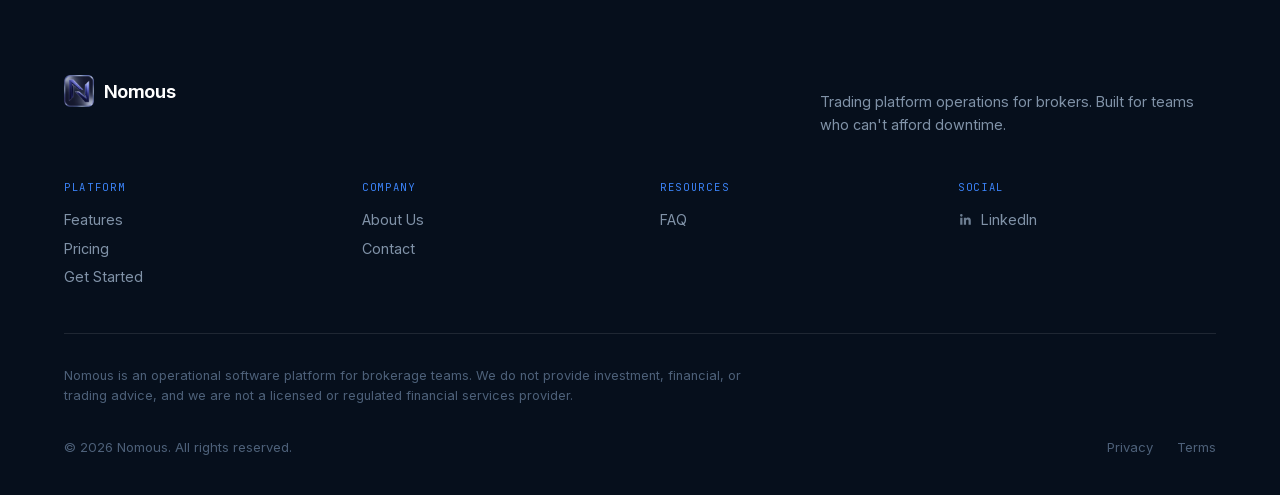
==== commit ec58b6c2: "Drop the app URL from the product mockup, and clear em-dashes site-wide The browser-chrome mockup ar" ====
--- a/index.html
+++ b/index.html
@@ -6,9 +6,9 @@
 <title>Nomous | Trading platform operations for brokerages</title>
 <meta name="description" content="Real-time pricing, risk, clients and alerts for brokerages over one managed connection, with symbol and group changes written back, confirmed and audited.">
 
-<link rel="stylesheet" href="css/fonts.css?v=1">
-<link rel="stylesheet" href="css/style.css?v=4">
-<link rel="stylesheet" href="css/sections.css?v=9">
+<link rel="stylesheet" href="css/fonts.css?v=2">
+<link rel="stylesheet" href="css/style.css?v=5">
+<link rel="stylesheet" href="css/sections.css?v=10">
 </head>
 <body>
 
@@ -72,7 +72,7 @@
           <a class="btn btn--glow" href="contact.html">Get Started</a>
         </div>
         <!-- Only shown on phones, where .hero__visual (and the caption
-             inside it) is hidden — see the max-width:640px rule in
+             inside it) is hidden - see the max-width:640px rule in
              sections.css. Keeps the "nothing written back" line without
              the diagram's weight. -->
         <p class="hero__caption hero__caption--mobile">One connection · every change audited</p>
@@ -86,7 +86,7 @@
                its column. So widening the viewBox and scaling the boxes with it
                buys connector length for free. -->
           <!-- The whole premise in one picture: everything MT5 holds flows in,
-               one hub processes it, every module falls out — and the only path
+               one hub processes it, every module falls out - and the only path
                back to the server runs through a switch the broker owns.
                Six-in / six-out says "this replaces your whole morning", which a
                single chain never did. -->
@@ -272,10 +272,10 @@
 
 
   <!-- ============================================================
-       Marquee — what the platform is built on. Deliberately NOT a
+       Marquee - what the platform is built on. Deliberately NOT a
        "trusted by" logo wall: Nomous has one broker in testing, and
        borrowed logos would be a lie. These are the platform's own
-       modules — every chip is a page that exists.
+       modules - every chip is a page that exists.
        ============================================================ -->
   <section class="strip">
     <div class="section__inner">
@@ -435,7 +435,7 @@
 
   <!-- ============================================================
        004 - Product tour. Real screens from the live product, in a
-       browser frame with tabs — not mockups, and it says so.
+       browser frame with tabs - not mockups, and it says so.
        ============================================================ -->
   <section class="section" id="tour">
     <div class="section__inner">
@@ -468,7 +468,6 @@
         <figure class="tour__frame" data-tilt>
           <div class="tour__chrome" aria-hidden="true">
             <span></span><span></span><span></span>
-            <em>app.nomous.tech</em>
           </div>
           <img data-tour-img src="assets/screens/risk-monitor.webp?v=2" width="1600" height="1000"
                alt="Nomous product screen" loading="lazy" decoding="async">
@@ -643,7 +642,7 @@
 
 
   <!-- ============================================================
-       FAQ — the questions a broker's CTO actually asks, answered
+       FAQ - the questions a broker's CTO actually asks, answered
        here so the first call starts past them.
        ============================================================ -->
   <section class="section section--alt section--center" id="faq">
@@ -772,6 +771,6 @@
   </div>
 </footer>
 
-<script type="module" src="js/main.js?v=5"></script>
+<script type="module" src="js/main.js?v=6"></script>
 </body>
 </html>
--- a/css/fonts.css
+++ b/css/fonts.css
@@ -3,14 +3,14 @@
 
    These used to load from a third-party CDN, which handed every
    visitor's IP address to that CDN before the page had rendered a
-   single pixel — a transfer no cookie banner can ask permission for,
+   single pixel - a transfer no cookie banner can ask permission for,
    because it happens first. Serving the files ourselves removes the
    third party entirely and saves the extra DNS lookup and TLS
    handshake on first paint.
 
    Inter and JetBrains Mono are variable: one file per subset covers
    every weight the site uses. Subsets are latin, latin-ext and greek
-   — the browser fetches only the ones a page's characters need.
+   - the browser fetches only the ones a page's characters need.
    ============================================================ */
 
 @font-face {
--- a/css/style.css
+++ b/css/style.css
@@ -1,8 +1,8 @@
 /* ============================================================
-   Nomous — foundation
+   Nomous - foundation
    Light body, dark surfaces. Dark areas (nav, hero, the security
    band, footer) carry .theme-dark, which re-points the same token
-   names — so every component below works on either background
+   names - so every component below works on either background
    without a variant class of its own.
    ============================================================ */
 
@@ -34,7 +34,7 @@
   --font: 'Inter', -apple-system, BlinkMacSystemFont, 'SF Pro Display',
           'Helvetica Neue', Arial, sans-serif;
   --mono: 'JetBrains Mono', ui-monospace, SFMono-Regular, Menlo, monospace;
-  /* Headlines run condensed — the same typeface the product uses for its
+  /* Headlines run condensed - the same typeface the product uses for its
      figures and card titles, so site and app speak with one voice. Narrow
      and heavy reads as deliberate; Inter alone read as default. */
   --display-font: 'IBM Plex Sans Condensed', 'Inter', -apple-system,
@@ -63,7 +63,7 @@
 *, *::before, *::after { box-sizing: border-box; }
 
 html {
-  /* The canvas engine does its own smoothing — native smooth scroll would
+  /* The canvas engine does its own smoothing - native smooth scroll would
      fight the lerp and produce a double-eased, floaty feel. */
   scroll-behavior: auto;
   -webkit-text-size-adjust: 100%;
@@ -173,7 +173,7 @@
 
 /* ------------------------------------------------------------
    Scroll cue
-   Tells the visitor a long pinned section responds to scroll —
+   Tells the visitor a long pinned section responds to scroll -
    easy to miss since the canvas fills the whole viewport and can
    read as a static banner otherwise. Self-dismisses in JS the
    moment progress moves (see bindScrollCue in main.js).
@@ -284,7 +284,7 @@
 }
 .overlay__block .subhead { color: rgba(226, 236, 248, 0.78); }
 
-/* Gradient rule under a display heading — the reference's signature accent. */
+/* Gradient rule under a display heading - the reference's signature accent. */
 .underline-accent {
   position: relative;
   display: inline-block;
@@ -358,7 +358,7 @@
 }
 .btn--ghost:hover { border-color: rgba(15, 23, 42, 0.3); }
 
-/* The nav is a dark bar but deliberately not .theme-dark — that would
+/* The nav is a dark bar but deliberately not .theme-dark - that would
    overwrite its translucent background. So it opts into the dark button
    treatment explicitly, or its label renders slate-900 on navy. */
 .theme-dark .btn--ghost,
@@ -379,7 +379,7 @@
   border-color: #fff;
 }
 
-/* Blue glow pill — the primary call to action on dark. */
+/* Blue glow pill - the primary call to action on dark. */
 .btn--glow {
   background: var(--accent);
   color: #fff;
@@ -392,7 +392,7 @@
 }
 
 /* ------------------------------------------------------------
-   Nav — permanently dark, as on the reference site
+   Nav - permanently dark, as on the reference site
    ------------------------------------------------------------ */
 
 .nav {
@@ -543,7 +543,7 @@
   background: var(--bg);
   padding: clamp(5rem, 13vh, 8.5rem) var(--gutter);
 }
-/* The 13vh clamp was adding ~210px of padding per section on phones — over
+/* The 13vh clamp was adding ~210px of padding per section on phones - over
    1.5 screens of pure whitespace across the homepage. Tighten it up there. */
 @media (max-width: 640px) {
   .section { padding: 3.75rem var(--gutter); }
--- a/css/sections.css
+++ b/css/sections.css
@@ -1,12 +1,12 @@
 /* ============================================================
-   Nomous — marketing section components
+   Nomous - marketing section components
    Shared by index / pricing / about / contact.
    Loaded after style.css, which owns the tokens.
    ============================================================ */
 
 /* ============================================================
    HERO (index only)
-   No canvas, no frame sequence — the atmosphere is a navy base,
+   No canvas, no frame sequence - the atmosphere is a navy base,
    three drifting blurred orbs and a field of rising particles.
    ============================================================ */
 
@@ -14,7 +14,7 @@
   position: relative;
   overflow: hidden;
 
-  /* Flat colour, same as every other page's .page-hero — both just render
+  /* Flat colour, same as every other page's .page-hero - both just render
      .theme-dark's own background: var(--bg), so they're always in sync. */
   background: var(--bg);
   padding: clamp(8rem, 17vh, 11rem) var(--gutter) clamp(5rem, 12vh, 8rem);
@@ -26,12 +26,12 @@
 }
 /* On phones the 92vh min-height was forcing the hero to fill the screen
    even though its actual content (no diagram, see below) is much shorter
-   — just let it size to content instead. */
+   - just let it size to content instead. */
 @media (max-width: 640px) {
   .hero { padding: 6.5rem var(--gutter) 3rem; min-height: 0; }
 }
 
-/* Drifting orbs — the depth in the background. Heavily blurred so they read
+/* Drifting orbs - the depth in the background. Heavily blurred so they read
    as light, not as shapes. */
 /* Rising particles. Each span carries its own --size/--left/--dur/--delay
    from the markup, so the field is defined in one place. */
@@ -79,7 +79,7 @@
   margin-bottom: 1.6rem;
 }
 
-/* Editorial serif for the hero headline only — everything else on the site
+/* Editorial serif for the hero headline only - everything else on the site
    stays Inter. Swap --display-font in style.css to undo. */
 .hero__title {
   font-family: var(--display-font);
@@ -96,7 +96,7 @@
    accent treatment used on the light sections.
 
    The rule is a background-image on the OUTER span rather than an ::after on
-   the gradient text itself — `background-clip: text` clips pseudo-element
+   the gradient text itself - `background-clip: text` clips pseudo-element
    backgrounds in WebKit, and a background-image underline also re-draws
    correctly if the phrase ever wraps, where an absolutely-positioned bar
    would break. */
@@ -105,7 +105,7 @@
   background-repeat: no-repeat;
   background-size: 100% 0.05em;
   /* On the baseline it struck through the 'p'/'g' descenders, so it needs the
-     padding to sit below them — which in turn needs the looser line-height
+     padding to sit below them - which in turn needs the looser line-height
      above, or the rule collides with the next line. Both halves matter. */
   background-position: 0 100%;
   -webkit-box-decoration-break: clone;
@@ -146,14 +146,14 @@
 .hero__visual { position: relative; display: flex; justify-content: center; }
 
 /* The wrapper is a flex item, so without an explicit width it sizes to
-   content — and the SVG's `width: 100%` then resolves against nothing and
+   content - and the SVG's `width: 100%` then resolves against nothing and
    falls back to the 300px default. */
 .hero__visual > div { width: 100%; }
 
 .hero__diagram { width: 100%; max-width: 860px; height: auto; overflow: visible; }
 
 /* Single column below the breakpoint. The diagram stacks under the copy
-   rather than being hidden — it carries the read-only message, so it earns
+   rather than being hidden - it carries the read-only message, so it earns
    its space on small screens too.
    NOTE: this block must stay AFTER the .hero__visual base rule above; at
    equal specificity the later declaration wins, and an earlier media query
@@ -165,7 +165,7 @@
   .hero__sub { max-width: 52ch; }
 }
 
-/* The diagram is the single heaviest thing in the hero — on phones it's
+/* The diagram is the single heaviest thing in the hero - on phones it's
    replaced by the plain-text caption already sitting under it (see
    .hero__caption--mobile), matching how yambapay's mobile hero is text +
    CTA only, no illustration. Must stay after both rules above it. */
@@ -239,7 +239,7 @@
 }
 
 /* ------------------------------------------------------------
-   Claim band — two short statements under the hero
+   Claim band - two short statements under the hero
    ------------------------------------------------------------ */
 
 .claims {
@@ -332,7 +332,7 @@
 @media (max-width: 560px)  { .modgrid { grid-template-columns: 1fr; } }
 
 /* Phones: these are a teaser grid linking to features.html, not the full
-   feature copy — clamp the description so eight stacked cards don't turn
+   feature copy - clamp the description so eight stacked cards don't turn
    into a second scroll of their own. */
 @media (max-width: 640px) {
   .modcard { padding: 1.4rem 1.3rem; }
@@ -469,7 +469,7 @@
 @media (max-width: 520px) { .steps { grid-template-columns: 1fr; gap: 1.75rem; } }
 
 @media (max-width: 640px) {
-  /* Stay 2-column instead of collapsing to a single stacked list — with a
+  /* Stay 2-column instead of collapsing to a single stacked list - with a
      1-line clamp the short step titles fit two-up even on a narrow phone,
      halving the section's scroll length. */
   .steps { grid-template-columns: repeat(2, 1fr); gap: 1.75rem 1.25rem; margin-top: 2rem; }
@@ -634,7 +634,7 @@
 }
 
 /* This is the homepage teaser for the plan on pricing.html, which already
-   lists every line item — on phones, drop the repeated list and keep just
+   lists every line item - on phones, drop the repeated list and keep just
    the name/price/CTA so the plan card doesn't add another full screen. */
 @media (max-width: 640px) {
   .plan { padding: 2rem 1.6rem; }
@@ -651,7 +651,7 @@
   max-width: 820px;
 }
 /* Inside a centered section the FAQ column centers as a block, but its
-   questions and answers stay left-aligned — centered paragraphs are hard
+   questions and answers stay left-aligned - centered paragraphs are hard
    to read at this length. */
 .section--center .faq { margin-inline: auto; text-align: left; }
 
@@ -873,7 +873,7 @@
 .site-footer .site-footer__title { color: var(--accent-soft); }
 .site-footer__inner { max-width: 1180px; margin: 0 auto; }
 
-/* Brand on its own row above the link columns — the logo anchors the footer
+/* Brand on its own row above the link columns - the logo anchors the footer
    the way the nav anchors the header. */
 .site-footer__brandrow {
   display: flex;
@@ -963,7 +963,7 @@
 }
 
 /* ============================================================
-   Product tour — real screens in a browser frame, tab-switched.
+   Product tour - real screens in a browser frame, tab-switched.
    ============================================================ */
 .tour { margin-top: 2.5rem; }
 
@@ -1012,7 +1012,7 @@
 }
 .tour__frame img {
   display: block; width: 100%; height: auto;
-  /* crossfade on swap — set by JS */
+  /* crossfade on swap - set by JS */
   transition: opacity .22s ease;
 }
 .tour__frame img.is-swapping { opacity: 0; }
@@ -1029,7 +1029,7 @@
 }
 
 /* ============================================================
-   Marquee — a moving band of what the platform actually runs on.
+   Marquee - a moving band of what the platform actually runs on.
    Ours is indigo and factual where the genre is usually green and
    borrowed: every item here is verifiable, which is the point.
    ============================================================ */
@@ -1064,7 +1064,7 @@
 @media (prefers-reduced-motion: reduce) { .marquee__track { animation: none; } }
 
 /* ============================================================
-   FAQ — accordion. Closed by default so the page stays scannable.
+   FAQ - accordion. Closed by default so the page stays scannable.
    ============================================================ */
 .faq { margin-top: 2.5rem; display: grid; gap: 0.7rem; }
 .faq__item {
@@ -1091,7 +1091,7 @@
 }
 
 /* ============================================================
-   DESIGN SYSTEM — imposed late, on purpose. The page grew section
+   DESIGN SYSTEM - imposed late, on purpose. The page grew section
    by section and each one invented its own spacing, card and
    accent. A designer reads that instantly as "assembled", not
    "designed". These rules are the single source of truth and win
@@ -1126,7 +1126,7 @@
 .section__inner > .lede     { margin-bottom: var(--s-6); }
 .section__inner > .lede:last-child { margin-bottom: 0; }
 
-/* Centred sections centre everything inside them — the old inline
+/* Centred sections centre everything inside them - the old inline
    text-align:center left buttons and ledes to fend for themselves. */
 .section--center .section__inner { text-align: center; }
 .section--center .sec-bar { justify-content: center; }
@@ -1165,7 +1165,7 @@
 .headline, .display { max-width: 20ch; }
 .section--center .headline, .section--center .display { max-width: 24ch; margin-inline: auto; }
 /* A page hero centres its text, so the headline's own max-width box has to
-   centre too — left-hugging, it reads as misaligned against the subhead. */
+   centre too - left-hugging, it reads as misaligned against the subhead. */
 .page-hero .headline, .page-hero .display { max-width: 24ch; margin-inline: auto; }
 .lede { max-width: 62ch; }
 
@@ -1187,13 +1187,13 @@
 .step::before, .step::after { display: none; }
 .step__num { color: var(--brand); }
 
-/* Claims: the two opening statements sit on the page, not in boxes — but
+/* Claims: the two opening statements sit on the page, not in boxes - but
    they still obey the scale. */
 .claims { gap: var(--s-6); }
 .claim h3 { margin-bottom: var(--s-2); }
 
 /* ------------------------------------------------------------
-   Lightbox — the screenshots are dense; full screen is one click
+   Lightbox - the screenshots are dense; full screen is one click
    ------------------------------------------------------------ */
 .lightbox {
   position: fixed; inset: 0; z-index: 999;
@@ -1203,7 +1203,7 @@
   opacity: 0; transition: opacity 0.22s var(--ease);
 }
 /* An author `display` beats the browser's own [hidden] rule, so without this
-   the closed overlay stays laid out — invisible at opacity 0, full-viewport,
+   the closed overlay stays laid out - invisible at opacity 0, full-viewport,
    and swallowing every click on the page beneath it. */
 .lightbox[hidden] { display: none; }
 .lightbox.is-open { opacity: 1; }
@@ -1213,5 +1213,5 @@
   box-shadow: 0 30px 90px rgba(0, 0, 0, 0.65);
   cursor: zoom-out;
 }
-/* The zoom-in cursor is the whole affordance — no glyph, no close button.
+/* The zoom-in cursor is the whole affordance - no glyph, no close button.
    Click the shot, it fills the screen; click again, it's gone. */
